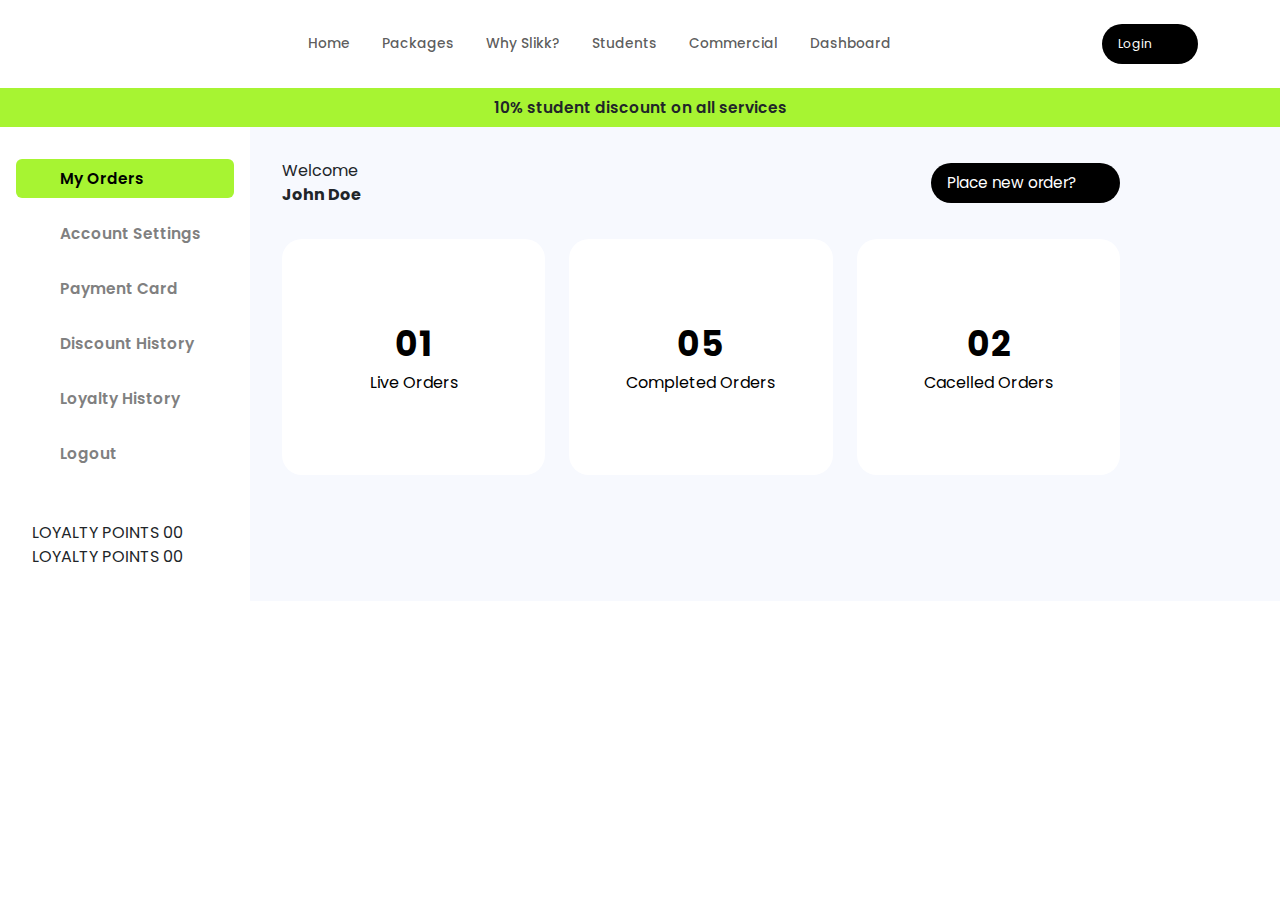
==== index.html @ b8659c53 "commit" ====
<!DOCTYPE html>
<html lang="en">
<head>
    <meta charset="UTF-8">
    <meta name="viewport" content="width=device-width, initial-scale=1.0">
    <title>slikk</title>
    <link rel="stylesheet" href="assets/css/main.css">
</head>
<body>
    <div class="site-wrapper">
        <header class="header">
            <div class="main-navbar">
                <div class="container">
                    <nav class="navbar navbar-expand-lg">
                          <a class="navbar-brand" href="#"><img src="assets/images/main-logo.svg" alt=""></a>
                          <button class="navbar-toggler" type="button" data-bs-toggle="collapse" data-bs-target="#navbarSupportedContent" aria-controls="navbarSupportedContent" aria-expanded="false" aria-label="Toggle navigation">
                            <span class="navbar-toggler-icon"></span>
                          </button>
                          <div class="collapse navbar-collapse" id="navbarSupportedContent">
                            <ul class="navbar-nav me-auto mb-2 mb-lg-0">
                              <li class="nav-item">
                                <a class="nav-link" aria-current="page" href="#">Home</a>
                              </li>
                              <li class="nav-item">
                                <a class="nav-link" href="#">Packages</a>
                              </li>
                              <li class="nav-item">
                                <a class="nav-link" href="#">Why Slikk?</a>
                              </li>
                              <li class="nav-item">
                                <a class="nav-link" href="#">Students</a>
                              </li>
                              <li class="nav-item">
                                <a class="nav-link" href="#">Commercial</a>
                              </li>
                              <li class="nav-item">
                                <a class="nav-link" href="#">Dashboard</a>
                              </li>
                            </ul>
                            <a href="#" class="Login-button theme-button">Login<span><i class="icon-login-icon"></i></span></a>
                          </div>
                      </nav>
                </div><!-- /.container -->
            </div><!-- /.main-navbar -->
        </header><!-- /.header -->
        <main class="main-content">
            <div class="discount-strip">
                <p>10% student discount on all services</p>
            </div><!-- /.discount-strip -->
            <section class="main-dashboard">
                <div class="aside-section">
                    <div class="aside-tabs">
                        <aside>
                            <ul class="nav nav-pills mb-3" id="pills-tab" role="tablist">
                                <li class="nav-item" role="presentation">
                                  <button class="nav-link active" id="pills-home-tab" data-bs-toggle="pill" data-bs-target="#pills-home" type="button" role="tab" aria-controls="pills-home" aria-selected="true"><i class="icon-my-orders-icon"></i><p>My Orders</p></button>
                                </li>
                                <li class="nav-item" role="presentation">
                                  <button class="nav-link" id="pills-profile-tab" data-bs-toggle="pill" data-bs-target="#pills-profile" type="button" role="tab" aria-controls="pills-profile" aria-selected="false"><i class="icon-account-settings"></i><p>Account Settings</p></button>
                                </li>
                                <li class="nav-item" role="presentation">
                                  <button class="nav-link" id="pills-contact-tab" data-bs-toggle="pill" data-bs-target="#pills-contact" type="button" role="tab" aria-controls="pills-contact" aria-selected="false"><i class="icon-payment-cards-icon"></i><p>Payment Card</p></button>
                                </li>          
                                <li class="nav-item" role="presentation">
                                  <button class="nav-link" id="pills-contact-tab" data-bs-toggle="pill" data-bs-target="#tab-4" type="button" role="tab" aria-controls="pills-contact" aria-selected="false"><i class="icon-discount-history-icon"></i><p>Discount History</p></button>
                                </li>          
                                <li class="nav-item" role="presentation">
                                  <button class="nav-link" id="pills-contact-tab" data-bs-toggle="pill" data-bs-target="#tab-5" type="button" role="tab" aria-controls="pills-contact" aria-selected="false"><i class="icon-loyalty-history-icon"></i><p>Loyalty History</p></button>
                                </li>    
                                <li>
                                    <a href="#" class="logout-button nav-link"><i class="icon-logout-icon"></i>Logout</a>
                                </li>      
                              </ul>
                        </aside>
                    </div><!-- /.aside-tabs -->
                    <div class="referral-code">
                        <p>LOYALTY POINTS 00</p>
                        <p>LOYALTY POINTS 00</p>
                    </div><!-- /.referral-code -->
                </div><!-- /.aside-section -->
                <div class="dashboard-content">
                    <div class="tab-content" id="pills-tabContent">
                        <div class="tab-pane fade show active tab-1" id="pills-home" role="tabpanel"aria-labelledby="pills-home-tab" tabindex="0">
                          <div class="order-info">
                            <div class="name">
                              <p>Welcome</p>
                              <b>John Doe</b>
                            </div><!-- /.name -->
                            <a href="" class="new-order theme-button">Place new order?<span><i class="icon-place-new-order-icon"></i></span></a>
                          </div><!-- /.order-info -->
                          <div class="content-info">
                            <div class="row">
                              <div class="col-lg-4">
                                <div class="col-content-inner">
                                  <div class="content">
                                    <b>01</b>
                                    <p>Live Orders</p>
                                  </div><!-- /.content -->
                                </div><!-- /.col-content-inner -->
                              </div><!-- /.col-md-4 -->
                              <div class="col-lg-4">
                                <div class="col-content-inner">
                                  <div class="content">
                                    <b>05</b>
                                    <p>Completed Orders</p>
                                  </div><!-- /.content -->
                                </div><!-- /.col-content-inner -->
                              </div><!-- /.col-md-4 -->
                              <div class="col-lg-4">
                                <div class="col-content-inner">
                                  <div class="content">
                                    <b>02</b>
                                    <p>Cacelled Orders</p>
                                  </div><!-- /.content -->
                                </div><!-- /.col-content-inner -->
                              </div><!-- /.col-md-4 -->
                            </div><!-- /.row -->
                          </div><!-- /.content-info -->
                        </div>
                        <div class="tab-pane fade" id="pills-profile" role="tabpanel"aria-labelledby="pills-profile-tab" tabindex="0"><p>def</p></div>
                        <div class="tab-pane fade" id="pills-contact" role="tabpanel"aria-labelledby="pills-contact-tab" tabindex="0"><p>ghi</p></div>
                        <div class="tab-pane fade" id="tab-4" role="tabpanel"aria-labelledby="pills-contact-tab" tabindex="0"><p>jkl</p></div>
                        <div class="tab-pane fade" id="tab-5" role="tabpanel"aria-labelledby="pills-contact-tab" tabindex="0"><p>mno</p></div>
                    </div>
                </div><!-- /.dashboard-content -->
            </section><!-- /.main-dashboard -->
        </main><!-- /.main-content -->
        <footer class="footer"></footer><!-- /.footer -->
    </div><!-- /.site-wrapper -->


    <script src="assets/js/bootstrap.js"></script>
    <script src="assets/js/main.js"></script>
</body>
</html>
---- assets/css/main.css ----
@charset "UTF-8";
@import url("https://fonts.googleapis.com/css2?family=Poppins:ital,wght@0,100;0,200;0,300;0,400;0,500;0,600;0,700;0,800;0,900;1,100;1,200;1,300;1,400;1,500;1,600;1,700;1,800;1,900&display=swap");
@font-face {
  font-family: "icomoon";
  src: url("fonts/icomoon.eot?4aljfv");
  src: url("fonts/icomoon.eot?4aljfv#iefix") format("embedded-opentype"), url("fonts/icomoon.ttf?4aljfv") format("truetype"), url("fonts/icomoon.woff?4aljfv") format("woff"), url("fonts/icomoon.svg?4aljfv#icomoon") format("svg");
  font-weight: normal;
  font-style: normal;
  font-display: block;
}
[class^=icon-], [class*=" icon-"] {
  /* use !important to prevent issues with browser extensions that change fonts */
  font-family: "icomoon" !important;
  speak: never;
  font-style: normal;
  font-weight: normal;
  font-variant: normal;
  text-transform: none;
  line-height: 1;
  /* Better Font Rendering =========== */
  -webkit-font-smoothing: antialiased;
  -moz-osx-font-smoothing: grayscale;
}

.icon-account-settings:before {
  content: "\e900";
}

.icon-apple-pay-icon:before {
  content: "\e901";
}

.icon-discount-history-icon:before {
  content: "\e902";
}

.icon-facebook-sketch-icon:before {
  content: "\e903";
}

.icon-google-pay-icon:before {
  content: "\e904";
}

.icon-instagram-icon:before {
  content: "\e905";
}

.icon-instagram-icon-2:before {
  content: "\e906";
}

.icon-linkedin-icon:before {
  content: "\e907";
}

.icon-login-icon:before {
  content: "\e908";
}

.icon-logout-icon:before {
  content: "\e909";
}

.icon-loyalty-history-icon:before {
  content: "\e90a";
}

.icon-mastercard-icon:before {
  content: "\e90b";
}

.icon-my-orders-icon:before {
  content: "\e90c";
}

.icon-payment-cards-icon:before {
  content: "\e90d";
}

.icon-place-new-order-icon:before {
  content: "\e90e";
}

.icon-snapchat-icon:before {
  content: "\e90f";
}

.icon-star-icon:before {
  content: "\e910";
}

.icon-tiktok-icon:before {
  content: "\e911";
}

.icon-twitter-icon:before {
  content: "\e912";
}

.icon-visa-icon:before {
  content: "\e913";
}

/*!
 * Bootstrap  v5.3.3 (https://getbootstrap.com/)
 * Copyright 2011-2024 The Bootstrap Authors
 * Licensed under MIT (https://github.com/twbs/bootstrap/blob/main/LICENSE)
 */
:root,
[data-bs-theme=light] {
  --bs-blue: #0d6efd;
  --bs-indigo: #6610f2;
  --bs-purple: #6f42c1;
  --bs-pink: #d63384;
  --bs-red: #dc3545;
  --bs-orange: #fd7e14;
  --bs-yellow: #ffc107;
  --bs-green: #198754;
  --bs-teal: #20c997;
  --bs-cyan: #0dcaf0;
  --bs-black: #000;
  --bs-white: #fff;
  --bs-gray: #6c757d;
  --bs-gray-dark: #343a40;
  --bs-gray-100: #f8f9fa;
  --bs-gray-200: #e9ecef;
  --bs-gray-300: #dee2e6;
  --bs-gray-400: #ced4da;
  --bs-gray-500: #adb5bd;
  --bs-gray-600: #6c757d;
  --bs-gray-700: #495057;
  --bs-gray-800: #343a40;
  --bs-gray-900: #212529;
  --bs-primary: #0d6efd;
  --bs-secondary: #6c757d;
  --bs-success: #198754;
  --bs-info: #0dcaf0;
  --bs-warning: #ffc107;
  --bs-danger: #dc3545;
  --bs-light: #f8f9fa;
  --bs-dark: #212529;
  --bs-primary-rgb: 13, 110, 253;
  --bs-secondary-rgb: 108, 117, 125;
  --bs-success-rgb: 25, 135, 84;
  --bs-info-rgb: 13, 202, 240;
  --bs-warning-rgb: 255, 193, 7;
  --bs-danger-rgb: 220, 53, 69;
  --bs-light-rgb: 248, 249, 250;
  --bs-dark-rgb: 33, 37, 41;
  --bs-primary-text-emphasis: #052c65;
  --bs-secondary-text-emphasis: #2b2f32;
  --bs-success-text-emphasis: #0a3622;
  --bs-info-text-emphasis: #055160;
  --bs-warning-text-emphasis: #664d03;
  --bs-danger-text-emphasis: #58151c;
  --bs-light-text-emphasis: #495057;
  --bs-dark-text-emphasis: #495057;
  --bs-primary-bg-subtle: #cfe2ff;
  --bs-secondary-bg-subtle: #e2e3e5;
  --bs-success-bg-subtle: #d1e7dd;
  --bs-info-bg-subtle: #cff4fc;
  --bs-warning-bg-subtle: #fff3cd;
  --bs-danger-bg-subtle: #f8d7da;
  --bs-light-bg-subtle: #fcfcfd;
  --bs-dark-bg-subtle: #ced4da;
  --bs-primary-border-subtle: #9ec5fe;
  --bs-secondary-border-subtle: #c4c8cb;
  --bs-success-border-subtle: #a3cfbb;
  --bs-info-border-subtle: #9eeaf9;
  --bs-warning-border-subtle: #ffe69c;
  --bs-danger-border-subtle: #f1aeb5;
  --bs-light-border-subtle: #e9ecef;
  --bs-dark-border-subtle: #adb5bd;
  --bs-white-rgb: 255, 255, 255;
  --bs-black-rgb: 0, 0, 0;
  --bs-font-sans-serif: system-ui, -apple-system, "Segoe UI", Roboto, "Helvetica Neue", "Noto Sans", "Liberation Sans", Arial, sans-serif, "Apple Color Emoji", "Segoe UI Emoji", "Segoe UI Symbol", "Noto Color Emoji";
  --bs-font-monospace: SFMono-Regular, Menlo, Monaco, Consolas, "Liberation Mono", "Courier New", monospace;
  --bs-gradient: linear-gradient(180deg, rgba(255, 255, 255, 0.15), rgba(255, 255, 255, 0));
  --bs-body-font-family: var(--bs-font-sans-serif);
  --bs-body-font-size: 1rem;
  --bs-body-font-weight: 400;
  --bs-body-line-height: 1.5;
  --bs-body-color: #212529;
  --bs-body-color-rgb: 33, 37, 41;
  --bs-body-bg: #fff;
  --bs-body-bg-rgb: 255, 255, 255;
  --bs-emphasis-color: #000;
  --bs-emphasis-color-rgb: 0, 0, 0;
  --bs-secondary-color: rgba(33, 37, 41, 0.75);
  --bs-secondary-color-rgb: 33, 37, 41;
  --bs-secondary-bg: #e9ecef;
  --bs-secondary-bg-rgb: 233, 236, 239;
  --bs-tertiary-color: rgba(33, 37, 41, 0.5);
  --bs-tertiary-color-rgb: 33, 37, 41;
  --bs-tertiary-bg: #f8f9fa;
  --bs-tertiary-bg-rgb: 248, 249, 250;
  --bs-heading-color: inherit;
  --bs-link-color: #0d6efd;
  --bs-link-color-rgb: 13, 110, 253;
  --bs-link-decoration: underline;
  --bs-link-hover-color: #0a58ca;
  --bs-link-hover-color-rgb: 10, 88, 202;
  --bs-code-color: #d63384;
  --bs-highlight-color: #212529;
  --bs-highlight-bg: #fff3cd;
  --bs-border-width: 1px;
  --bs-border-style: solid;
  --bs-border-color: #dee2e6;
  --bs-border-color-translucent: rgba(0, 0, 0, 0.175);
  --bs-border-radius: 0.375rem;
  --bs-border-radius-sm: 0.25rem;
  --bs-border-radius-lg: 0.5rem;
  --bs-border-radius-xl: 1rem;
  --bs-border-radius-xxl: 2rem;
  --bs-border-radius-2xl: var(--bs-border-radius-xxl);
  --bs-border-radius-pill: 50rem;
  --bs-box-shadow: 0 0.5rem 1rem rgba(0, 0, 0, 0.15);
  --bs-box-shadow-sm: 0 0.125rem 0.25rem rgba(0, 0, 0, 0.075);
  --bs-box-shadow-lg: 0 1rem 3rem rgba(0, 0, 0, 0.175);
  --bs-box-shadow-inset: inset 0 1px 2px rgba(0, 0, 0, 0.075);
  --bs-focus-ring-width: 0.25rem;
  --bs-focus-ring-opacity: 0.25;
  --bs-focus-ring-color: rgba(13, 110, 253, 0.25);
  --bs-form-valid-color: #198754;
  --bs-form-valid-border-color: #198754;
  --bs-form-invalid-color: #dc3545;
  --bs-form-invalid-border-color: #dc3545;
}

[data-bs-theme=dark] {
  color-scheme: dark;
  --bs-body-color: #dee2e6;
  --bs-body-color-rgb: 222, 226, 230;
  --bs-body-bg: #212529;
  --bs-body-bg-rgb: 33, 37, 41;
  --bs-emphasis-color: #fff;
  --bs-emphasis-color-rgb: 255, 255, 255;
  --bs-secondary-color: rgba(222, 226, 230, 0.75);
  --bs-secondary-color-rgb: 222, 226, 230;
  --bs-secondary-bg: #343a40;
  --bs-secondary-bg-rgb: 52, 58, 64;
  --bs-tertiary-color: rgba(222, 226, 230, 0.5);
  --bs-tertiary-color-rgb: 222, 226, 230;
  --bs-tertiary-bg: #2b3035;
  --bs-tertiary-bg-rgb: 43, 48, 53;
  --bs-primary-text-emphasis: #6ea8fe;
  --bs-secondary-text-emphasis: #a7acb1;
  --bs-success-text-emphasis: #75b798;
  --bs-info-text-emphasis: #6edff6;
  --bs-warning-text-emphasis: #ffda6a;
  --bs-danger-text-emphasis: #ea868f;
  --bs-light-text-emphasis: #f8f9fa;
  --bs-dark-text-emphasis: #dee2e6;
  --bs-primary-bg-subtle: #031633;
  --bs-secondary-bg-subtle: #161719;
  --bs-success-bg-subtle: #051b11;
  --bs-info-bg-subtle: #032830;
  --bs-warning-bg-subtle: #332701;
  --bs-danger-bg-subtle: #2c0b0e;
  --bs-light-bg-subtle: #343a40;
  --bs-dark-bg-subtle: #1a1d20;
  --bs-primary-border-subtle: #084298;
  --bs-secondary-border-subtle: #41464b;
  --bs-success-border-subtle: #0f5132;
  --bs-info-border-subtle: #087990;
  --bs-warning-border-subtle: #997404;
  --bs-danger-border-subtle: #842029;
  --bs-light-border-subtle: #495057;
  --bs-dark-border-subtle: #343a40;
  --bs-heading-color: inherit;
  --bs-link-color: #6ea8fe;
  --bs-link-hover-color: #8bb9fe;
  --bs-link-color-rgb: 110, 168, 254;
  --bs-link-hover-color-rgb: 139, 185, 254;
  --bs-code-color: #e685b5;
  --bs-highlight-color: #dee2e6;
  --bs-highlight-bg: #664d03;
  --bs-border-color: #495057;
  --bs-border-color-translucent: rgba(255, 255, 255, 0.15);
  --bs-form-valid-color: #75b798;
  --bs-form-valid-border-color: #75b798;
  --bs-form-invalid-color: #ea868f;
  --bs-form-invalid-border-color: #ea868f;
}

*,
*::before,
*::after {
  box-sizing: border-box;
}

@media (prefers-reduced-motion: no-preference) {
  :root {
    scroll-behavior: smooth;
  }
}

body {
  margin: 0;
  font-family: var(--bs-body-font-family);
  font-size: var(--bs-body-font-size);
  font-weight: var(--bs-body-font-weight);
  line-height: var(--bs-body-line-height);
  color: var(--bs-body-color);
  text-align: var(--bs-body-text-align);
  background-color: var(--bs-body-bg);
  -webkit-text-size-adjust: 100%;
  -webkit-tap-highlight-color: rgba(0, 0, 0, 0);
}

hr {
  margin: 1rem 0;
  color: inherit;
  border: 0;
  border-top: var(--bs-border-width) solid;
  opacity: 0.25;
}

h6, .h6, h5, .h5, h4, .h4, h3, .h3, h2, .h2, h1, .h1 {
  margin-top: 0;
  margin-bottom: 0.5rem;
  font-weight: 500;
  line-height: 1.2;
  color: var(--bs-heading-color);
}

h1, .h1 {
  font-size: calc(1.375rem + 1.5vw);
}
@media (min-width: 1200px) {
  h1, .h1 {
    font-size: 2.5rem;
  }
}

h2, .h2 {
  font-size: calc(1.325rem + 0.9vw);
}
@media (min-width: 1200px) {
  h2, .h2 {
    font-size: 2rem;
  }
}

h3, .h3 {
  font-size: calc(1.3rem + 0.6vw);
}
@media (min-width: 1200px) {
  h3, .h3 {
    font-size: 1.75rem;
  }
}

h4, .h4 {
  font-size: calc(1.275rem + 0.3vw);
}
@media (min-width: 1200px) {
  h4, .h4 {
    font-size: 1.5rem;
  }
}

h5, .h5 {
  font-size: 1.25rem;
}

h6, .h6 {
  font-size: 1rem;
}

p {
  margin-top: 0;
  margin-bottom: 1rem;
}

abbr[title] {
  -webkit-text-decoration: underline dotted;
          text-decoration: underline dotted;
  cursor: help;
  -webkit-text-decoration-skip-ink: none;
          text-decoration-skip-ink: none;
}

address {
  margin-bottom: 1rem;
  font-style: normal;
  line-height: inherit;
}

ol,
ul {
  padding-left: 2rem;
}

ol,
ul,
dl {
  margin-top: 0;
  margin-bottom: 1rem;
}

ol ol,
ul ul,
ol ul,
ul ol {
  margin-bottom: 0;
}

dt {
  font-weight: 700;
}

dd {
  margin-bottom: 0.5rem;
  margin-left: 0;
}

blockquote {
  margin: 0 0 1rem;
}

b,
strong {
  font-weight: bolder;
}

small, .small {
  font-size: 0.875em;
}

mark, .mark {
  padding: 0.1875em;
  color: var(--bs-highlight-color);
  background-color: var(--bs-highlight-bg);
}

sub,
sup {
  position: relative;
  font-size: 0.75em;
  line-height: 0;
  vertical-align: baseline;
}

sub {
  bottom: -0.25em;
}

sup {
  top: -0.5em;
}

a {
  color: rgba(var(--bs-link-color-rgb), var(--bs-link-opacity, 1));
  text-decoration: underline;
}
a:hover {
  --bs-link-color-rgb: var(--bs-link-hover-color-rgb);
}

a:not([href]):not([class]), a:not([href]):not([class]):hover {
  color: inherit;
  text-decoration: none;
}

pre,
code,
kbd,
samp {
  font-family: var(--bs-font-monospace);
  font-size: 1em;
}

pre {
  display: block;
  margin-top: 0;
  margin-bottom: 1rem;
  overflow: auto;
  font-size: 0.875em;
}
pre code {
  font-size: inherit;
  color: inherit;
  word-break: normal;
}

code {
  font-size: 0.875em;
  color: var(--bs-code-color);
  word-wrap: break-word;
}
a > code {
  color: inherit;
}

kbd {
  padding: 0.1875rem 0.375rem;
  font-size: 0.875em;
  color: var(--bs-body-bg);
  background-color: var(--bs-body-color);
  border-radius: 0.25rem;
}
kbd kbd {
  padding: 0;
  font-size: 1em;
}

figure {
  margin: 0 0 1rem;
}

img,
svg {
  vertical-align: middle;
}

table {
  caption-side: bottom;
  border-collapse: collapse;
}

caption {
  padding-top: 0.5rem;
  padding-bottom: 0.5rem;
  color: var(--bs-secondary-color);
  text-align: left;
}

th {
  text-align: inherit;
  text-align: -webkit-match-parent;
}

thead,
tbody,
tfoot,
tr,
td,
th {
  border-color: inherit;
  border-style: solid;
  border-width: 0;
}

label {
  display: inline-block;
}

button {
  border-radius: 0;
}

button:focus:not(:focus-visible) {
  outline: 0;
}

input,
button,
select,
optgroup,
textarea {
  margin: 0;
  font-family: inherit;
  font-size: inherit;
  line-height: inherit;
}

button,
select {
  text-transform: none;
}

[role=button] {
  cursor: pointer;
}

select {
  word-wrap: normal;
}
select:disabled {
  opacity: 1;
}

[list]:not([type=date]):not([type=datetime-local]):not([type=month]):not([type=week]):not([type=time])::-webkit-calendar-picker-indicator {
  display: none !important;
}

button,
[type=button],
[type=reset],
[type=submit] {
  -webkit-appearance: button;
}
button:not(:disabled),
[type=button]:not(:disabled),
[type=reset]:not(:disabled),
[type=submit]:not(:disabled) {
  cursor: pointer;
}

::-moz-focus-inner {
  padding: 0;
  border-style: none;
}

textarea {
  resize: vertical;
}

fieldset {
  min-width: 0;
  padding: 0;
  margin: 0;
  border: 0;
}

legend {
  float: left;
  width: 100%;
  padding: 0;
  margin-bottom: 0.5rem;
  font-size: calc(1.275rem + 0.3vw);
  line-height: inherit;
}
@media (min-width: 1200px) {
  legend {
    font-size: 1.5rem;
  }
}
legend + * {
  clear: left;
}

::-webkit-datetime-edit-fields-wrapper,
::-webkit-datetime-edit-text,
::-webkit-datetime-edit-minute,
::-webkit-datetime-edit-hour-field,
::-webkit-datetime-edit-day-field,
::-webkit-datetime-edit-month-field,
::-webkit-datetime-edit-year-field {
  padding: 0;
}

::-webkit-inner-spin-button {
  height: auto;
}

[type=search] {
  -webkit-appearance: textfield;
  outline-offset: -2px;
}

/* rtl:raw:
[type="tel"],
[type="url"],
[type="email"],
[type="number"] {
  direction: ltr;
}
*/
::-webkit-search-decoration {
  -webkit-appearance: none;
}

::-webkit-color-swatch-wrapper {
  padding: 0;
}

::file-selector-button {
  font: inherit;
  -webkit-appearance: button;
}

output {
  display: inline-block;
}

iframe {
  border: 0;
}

summary {
  display: list-item;
  cursor: pointer;
}

progress {
  vertical-align: baseline;
}

[hidden] {
  display: none !important;
}

.lead {
  font-size: 1.25rem;
  font-weight: 300;
}

.display-1 {
  font-size: calc(1.625rem + 4.5vw);
  font-weight: 300;
  line-height: 1.2;
}
@media (min-width: 1200px) {
  .display-1 {
    font-size: 5rem;
  }
}

.display-2 {
  font-size: calc(1.575rem + 3.9vw);
  font-weight: 300;
  line-height: 1.2;
}
@media (min-width: 1200px) {
  .display-2 {
    font-size: 4.5rem;
  }
}

.display-3 {
  font-size: calc(1.525rem + 3.3vw);
  font-weight: 300;
  line-height: 1.2;
}
@media (min-width: 1200px) {
  .display-3 {
    font-size: 4rem;
  }
}

.display-4 {
  font-size: calc(1.475rem + 2.7vw);
  font-weight: 300;
  line-height: 1.2;
}
@media (min-width: 1200px) {
  .display-4 {
    font-size: 3.5rem;
  }
}

.display-5 {
  font-size: calc(1.425rem + 2.1vw);
  font-weight: 300;
  line-height: 1.2;
}
@media (min-width: 1200px) {
  .display-5 {
    font-size: 3rem;
  }
}

.display-6 {
  font-size: calc(1.375rem + 1.5vw);
  font-weight: 300;
  line-height: 1.2;
}
@media (min-width: 1200px) {
  .display-6 {
    font-size: 2.5rem;
  }
}

.list-unstyled {
  padding-left: 0;
  list-style: none;
}

.list-inline {
  padding-left: 0;
  list-style: none;
}

.list-inline-item {
  display: inline-block;
}
.list-inline-item:not(:last-child) {
  margin-right: 0.5rem;
}

.initialism {
  font-size: 0.875em;
  text-transform: uppercase;
}

.blockquote {
  margin-bottom: 1rem;
  font-size: 1.25rem;
}
.blockquote > :last-child {
  margin-bottom: 0;
}

.blockquote-footer {
  margin-top: -1rem;
  margin-bottom: 1rem;
  font-size: 0.875em;
  color: #6c757d;
}
.blockquote-footer::before {
  content: "— ";
}

.img-fluid {
  max-width: 100%;
  height: auto;
}

.img-thumbnail {
  padding: 0.25rem;
  background-color: var(--bs-body-bg);
  border: var(--bs-border-width) solid var(--bs-border-color);
  border-radius: var(--bs-border-radius);
  max-width: 100%;
  height: auto;
}

.figure {
  display: inline-block;
}

.figure-img {
  margin-bottom: 0.5rem;
  line-height: 1;
}

.figure-caption {
  font-size: 0.875em;
  color: var(--bs-secondary-color);
}

.container,
.container-fluid,
.container-xxl,
.container-xl,
.container-lg,
.container-md,
.container-sm {
  --bs-gutter-x: 1.5rem;
  --bs-gutter-y: 0;
  width: 100%;
  padding-right: calc(var(--bs-gutter-x) * 0.5);
  padding-left: calc(var(--bs-gutter-x) * 0.5);
  margin-right: auto;
  margin-left: auto;
}

@media (min-width: 576px) {
  .container-sm, .container {
    max-width: 540px;
  }
}
@media (min-width: 768px) {
  .container-md, .container-sm, .container {
    max-width: 720px;
  }
}
@media (min-width: 992px) {
  .container-lg, .container-md, .container-sm, .container {
    max-width: 960px;
  }
}
@media (min-width: 1200px) {
  .container-xl, .container-lg, .container-md, .container-sm, .container {
    max-width: 1140px;
  }
}
@media (min-width: 1400px) {
  .container-xxl, .container-xl, .container-lg, .container-md, .container-sm, .container {
    max-width: 1320px;
  }
}
:root {
  --bs-breakpoint-xs: 0;
  --bs-breakpoint-sm: 576px;
  --bs-breakpoint-md: 768px;
  --bs-breakpoint-lg: 992px;
  --bs-breakpoint-xl: 1200px;
  --bs-breakpoint-xxl: 1400px;
}

.row {
  --bs-gutter-x: 1.5rem;
  --bs-gutter-y: 0;
  display: flex;
  flex-wrap: wrap;
  margin-top: calc(-1 * var(--bs-gutter-y));
  margin-right: calc(-0.5 * var(--bs-gutter-x));
  margin-left: calc(-0.5 * var(--bs-gutter-x));
}
.row > * {
  flex-shrink: 0;
  width: 100%;
  max-width: 100%;
  padding-right: calc(var(--bs-gutter-x) * 0.5);
  padding-left: calc(var(--bs-gutter-x) * 0.5);
  margin-top: var(--bs-gutter-y);
}

.col {
  flex: 1 0 0%;
}

.row-cols-auto > * {
  flex: 0 0 auto;
  width: auto;
}

.row-cols-1 > * {
  flex: 0 0 auto;
  width: 100%;
}

.row-cols-2 > * {
  flex: 0 0 auto;
  width: 50%;
}

.row-cols-3 > * {
  flex: 0 0 auto;
  width: 33.33333333%;
}

.row-cols-4 > * {
  flex: 0 0 auto;
  width: 25%;
}

.row-cols-5 > * {
  flex: 0 0 auto;
  width: 20%;
}

.row-cols-6 > * {
  flex: 0 0 auto;
  width: 16.66666667%;
}

.col-auto {
  flex: 0 0 auto;
  width: auto;
}

.col-1 {
  flex: 0 0 auto;
  width: 8.33333333%;
}

.col-2 {
  flex: 0 0 auto;
  width: 16.66666667%;
}

.col-3 {
  flex: 0 0 auto;
  width: 25%;
}

.col-4 {
  flex: 0 0 auto;
  width: 33.33333333%;
}

.col-5 {
  flex: 0 0 auto;
  width: 41.66666667%;
}

.col-6 {
  flex: 0 0 auto;
  width: 50%;
}

.col-7 {
  flex: 0 0 auto;
  width: 58.33333333%;
}

.col-8 {
  flex: 0 0 auto;
  width: 66.66666667%;
}

.col-9 {
  flex: 0 0 auto;
  width: 75%;
}

.col-10 {
  flex: 0 0 auto;
  width: 83.33333333%;
}

.col-11 {
  flex: 0 0 auto;
  width: 91.66666667%;
}

.col-12 {
  flex: 0 0 auto;
  width: 100%;
}

.offset-1 {
  margin-left: 8.33333333%;
}

.offset-2 {
  margin-left: 16.66666667%;
}

.offset-3 {
  margin-left: 25%;
}

.offset-4 {
  margin-left: 33.33333333%;
}

.offset-5 {
  margin-left: 41.66666667%;
}

.offset-6 {
  margin-left: 50%;
}

.offset-7 {
  margin-left: 58.33333333%;
}

.offset-8 {
  margin-left: 66.66666667%;
}

.offset-9 {
  margin-left: 75%;
}

.offset-10 {
  margin-left: 83.33333333%;
}

.offset-11 {
  margin-left: 91.66666667%;
}

.g-0,
.gx-0 {
  --bs-gutter-x: 0;
}

.g-0,
.gy-0 {
  --bs-gutter-y: 0;
}

.g-1,
.gx-1 {
  --bs-gutter-x: 0.25rem;
}

.g-1,
.gy-1 {
  --bs-gutter-y: 0.25rem;
}

.g-2,
.gx-2 {
  --bs-gutter-x: 0.5rem;
}

.g-2,
.gy-2 {
  --bs-gutter-y: 0.5rem;
}

.g-3,
.gx-3 {
  --bs-gutter-x: 1rem;
}

.g-3,
.gy-3 {
  --bs-gutter-y: 1rem;
}

.g-4,
.gx-4 {
  --bs-gutter-x: 1.5rem;
}

.g-4,
.gy-4 {
  --bs-gutter-y: 1.5rem;
}

.g-5,
.gx-5 {
  --bs-gutter-x: 3rem;
}

.g-5,
.gy-5 {
  --bs-gutter-y: 3rem;
}

@media (min-width: 576px) {
  .col-sm {
    flex: 1 0 0%;
  }
  .row-cols-sm-auto > * {
    flex: 0 0 auto;
    width: auto;
  }
  .row-cols-sm-1 > * {
    flex: 0 0 auto;
    width: 100%;
  }
  .row-cols-sm-2 > * {
    flex: 0 0 auto;
    width: 50%;
  }
  .row-cols-sm-3 > * {
    flex: 0 0 auto;
    width: 33.33333333%;
  }
  .row-cols-sm-4 > * {
    flex: 0 0 auto;
    width: 25%;
  }
  .row-cols-sm-5 > * {
    flex: 0 0 auto;
    width: 20%;
  }
  .row-cols-sm-6 > * {
    flex: 0 0 auto;
    width: 16.66666667%;
  }
  .col-sm-auto {
    flex: 0 0 auto;
    width: auto;
  }
  .col-sm-1 {
    flex: 0 0 auto;
    width: 8.33333333%;
  }
  .col-sm-2 {
    flex: 0 0 auto;
    width: 16.66666667%;
  }
  .col-sm-3 {
    flex: 0 0 auto;
    width: 25%;
  }
  .col-sm-4 {
    flex: 0 0 auto;
    width: 33.33333333%;
  }
  .col-sm-5 {
    flex: 0 0 auto;
    width: 41.66666667%;
  }
  .col-sm-6 {
    flex: 0 0 auto;
    width: 50%;
  }
  .col-sm-7 {
    flex: 0 0 auto;
    width: 58.33333333%;
  }
  .col-sm-8 {
    flex: 0 0 auto;
    width: 66.66666667%;
  }
  .col-sm-9 {
    flex: 0 0 auto;
    width: 75%;
  }
  .col-sm-10 {
    flex: 0 0 auto;
    width: 83.33333333%;
  }
  .col-sm-11 {
    flex: 0 0 auto;
    width: 91.66666667%;
  }
  .col-sm-12 {
    flex: 0 0 auto;
    width: 100%;
  }
  .offset-sm-0 {
    margin-left: 0;
  }
  .offset-sm-1 {
    margin-left: 8.33333333%;
  }
  .offset-sm-2 {
    margin-left: 16.66666667%;
  }
  .offset-sm-3 {
    margin-left: 25%;
  }
  .offset-sm-4 {
    margin-left: 33.33333333%;
  }
  .offset-sm-5 {
    margin-left: 41.66666667%;
  }
  .offset-sm-6 {
    margin-left: 50%;
  }
  .offset-sm-7 {
    margin-left: 58.33333333%;
  }
  .offset-sm-8 {
    margin-left: 66.66666667%;
  }
  .offset-sm-9 {
    margin-left: 75%;
  }
  .offset-sm-10 {
    margin-left: 83.33333333%;
  }
  .offset-sm-11 {
    margin-left: 91.66666667%;
  }
  .g-sm-0,
  .gx-sm-0 {
    --bs-gutter-x: 0;
  }
  .g-sm-0,
  .gy-sm-0 {
    --bs-gutter-y: 0;
  }
  .g-sm-1,
  .gx-sm-1 {
    --bs-gutter-x: 0.25rem;
  }
  .g-sm-1,
  .gy-sm-1 {
    --bs-gutter-y: 0.25rem;
  }
  .g-sm-2,
  .gx-sm-2 {
    --bs-gutter-x: 0.5rem;
  }
  .g-sm-2,
  .gy-sm-2 {
    --bs-gutter-y: 0.5rem;
  }
  .g-sm-3,
  .gx-sm-3 {
    --bs-gutter-x: 1rem;
  }
  .g-sm-3,
  .gy-sm-3 {
    --bs-gutter-y: 1rem;
  }
  .g-sm-4,
  .gx-sm-4 {
    --bs-gutter-x: 1.5rem;
  }
  .g-sm-4,
  .gy-sm-4 {
    --bs-gutter-y: 1.5rem;
  }
  .g-sm-5,
  .gx-sm-5 {
    --bs-gutter-x: 3rem;
  }
  .g-sm-5,
  .gy-sm-5 {
    --bs-gutter-y: 3rem;
  }
}
@media (min-width: 768px) {
  .col-md {
    flex: 1 0 0%;
  }
  .row-cols-md-auto > * {
    flex: 0 0 auto;
    width: auto;
  }
  .row-cols-md-1 > * {
    flex: 0 0 auto;
    width: 100%;
  }
  .row-cols-md-2 > * {
    flex: 0 0 auto;
    width: 50%;
  }
  .row-cols-md-3 > * {
    flex: 0 0 auto;
    width: 33.33333333%;
  }
  .row-cols-md-4 > * {
    flex: 0 0 auto;
    width: 25%;
  }
  .row-cols-md-5 > * {
    flex: 0 0 auto;
    width: 20%;
  }
  .row-cols-md-6 > * {
    flex: 0 0 auto;
    width: 16.66666667%;
  }
  .col-md-auto {
    flex: 0 0 auto;
    width: auto;
  }
  .col-md-1 {
    flex: 0 0 auto;
    width: 8.33333333%;
  }
  .col-md-2 {
    flex: 0 0 auto;
    width: 16.66666667%;
  }
  .col-md-3 {
    flex: 0 0 auto;
    width: 25%;
  }
  .col-md-4 {
    flex: 0 0 auto;
    width: 33.33333333%;
  }
  .col-md-5 {
    flex: 0 0 auto;
    width: 41.66666667%;
  }
  .col-md-6 {
    flex: 0 0 auto;
    width: 50%;
  }
  .col-md-7 {
    flex: 0 0 auto;
    width: 58.33333333%;
  }
  .col-md-8 {
    flex: 0 0 auto;
    width: 66.66666667%;
  }
  .col-md-9 {
    flex: 0 0 auto;
    width: 75%;
  }
  .col-md-10 {
    flex: 0 0 auto;
    width: 83.33333333%;
  }
  .col-md-11 {
    flex: 0 0 auto;
    width: 91.66666667%;
  }
  .col-md-12 {
    flex: 0 0 auto;
    width: 100%;
  }
  .offset-md-0 {
    margin-left: 0;
  }
  .offset-md-1 {
    margin-left: 8.33333333%;
  }
  .offset-md-2 {
    margin-left: 16.66666667%;
  }
  .offset-md-3 {
    margin-left: 25%;
  }
  .offset-md-4 {
    margin-left: 33.33333333%;
  }
  .offset-md-5 {
    margin-left: 41.66666667%;
  }
  .offset-md-6 {
    margin-left: 50%;
  }
  .offset-md-7 {
    margin-left: 58.33333333%;
  }
  .offset-md-8 {
    margin-left: 66.66666667%;
  }
  .offset-md-9 {
    margin-left: 75%;
  }
  .offset-md-10 {
    margin-left: 83.33333333%;
  }
  .offset-md-11 {
    margin-left: 91.66666667%;
  }
  .g-md-0,
  .gx-md-0 {
    --bs-gutter-x: 0;
  }
  .g-md-0,
  .gy-md-0 {
    --bs-gutter-y: 0;
  }
  .g-md-1,
  .gx-md-1 {
    --bs-gutter-x: 0.25rem;
  }
  .g-md-1,
  .gy-md-1 {
    --bs-gutter-y: 0.25rem;
  }
  .g-md-2,
  .gx-md-2 {
    --bs-gutter-x: 0.5rem;
  }
  .g-md-2,
  .gy-md-2 {
    --bs-gutter-y: 0.5rem;
  }
  .g-md-3,
  .gx-md-3 {
    --bs-gutter-x: 1rem;
  }
  .g-md-3,
  .gy-md-3 {
    --bs-gutter-y: 1rem;
  }
  .g-md-4,
  .gx-md-4 {
    --bs-gutter-x: 1.5rem;
  }
  .g-md-4,
  .gy-md-4 {
    --bs-gutter-y: 1.5rem;
  }
  .g-md-5,
  .gx-md-5 {
    --bs-gutter-x: 3rem;
  }
  .g-md-5,
  .gy-md-5 {
    --bs-gutter-y: 3rem;
  }
}
@media (min-width: 992px) {
  .col-lg {
    flex: 1 0 0%;
  }
  .row-cols-lg-auto > * {
    flex: 0 0 auto;
    width: auto;
  }
  .row-cols-lg-1 > * {
    flex: 0 0 auto;
    width: 100%;
  }
  .row-cols-lg-2 > * {
    flex: 0 0 auto;
    width: 50%;
  }
  .row-cols-lg-3 > * {
    flex: 0 0 auto;
    width: 33.33333333%;
  }
  .row-cols-lg-4 > * {
    flex: 0 0 auto;
    width: 25%;
  }
  .row-cols-lg-5 > * {
    flex: 0 0 auto;
    width: 20%;
  }
  .row-cols-lg-6 > * {
    flex: 0 0 auto;
    width: 16.66666667%;
  }
  .col-lg-auto {
    flex: 0 0 auto;
    width: auto;
  }
  .col-lg-1 {
    flex: 0 0 auto;
    width: 8.33333333%;
  }
  .col-lg-2 {
    flex: 0 0 auto;
    width: 16.66666667%;
  }
  .col-lg-3 {
    flex: 0 0 auto;
    width: 25%;
  }
  .col-lg-4 {
    flex: 0 0 auto;
    width: 33.33333333%;
  }
  .col-lg-5 {
    flex: 0 0 auto;
    width: 41.66666667%;
  }
  .col-lg-6 {
    flex: 0 0 auto;
    width: 50%;
  }
  .col-lg-7 {
    flex: 0 0 auto;
    width: 58.33333333%;
  }
  .col-lg-8 {
    flex: 0 0 auto;
    width: 66.66666667%;
  }
  .col-lg-9 {
    flex: 0 0 auto;
    width: 75%;
  }
  .col-lg-10 {
    flex: 0 0 auto;
    width: 83.33333333%;
  }
  .col-lg-11 {
    flex: 0 0 auto;
    width: 91.66666667%;
  }
  .col-lg-12 {
    flex: 0 0 auto;
    width: 100%;
  }
  .offset-lg-0 {
    margin-left: 0;
  }
  .offset-lg-1 {
    margin-left: 8.33333333%;
  }
  .offset-lg-2 {
    margin-left: 16.66666667%;
  }
  .offset-lg-3 {
    margin-left: 25%;
  }
  .offset-lg-4 {
    margin-left: 33.33333333%;
  }
  .offset-lg-5 {
    margin-left: 41.66666667%;
  }
  .offset-lg-6 {
    margin-left: 50%;
  }
  .offset-lg-7 {
    margin-left: 58.33333333%;
  }
  .offset-lg-8 {
    margin-left: 66.66666667%;
  }
  .offset-lg-9 {
    margin-left: 75%;
  }
  .offset-lg-10 {
    margin-left: 83.33333333%;
  }
  .offset-lg-11 {
    margin-left: 91.66666667%;
  }
  .g-lg-0,
  .gx-lg-0 {
    --bs-gutter-x: 0;
  }
  .g-lg-0,
  .gy-lg-0 {
    --bs-gutter-y: 0;
  }
  .g-lg-1,
  .gx-lg-1 {
    --bs-gutter-x: 0.25rem;
  }
  .g-lg-1,
  .gy-lg-1 {
    --bs-gutter-y: 0.25rem;
  }
  .g-lg-2,
  .gx-lg-2 {
    --bs-gutter-x: 0.5rem;
  }
  .g-lg-2,
  .gy-lg-2 {
    --bs-gutter-y: 0.5rem;
  }
  .g-lg-3,
  .gx-lg-3 {
    --bs-gutter-x: 1rem;
  }
  .g-lg-3,
  .gy-lg-3 {
    --bs-gutter-y: 1rem;
  }
  .g-lg-4,
  .gx-lg-4 {
    --bs-gutter-x: 1.5rem;
  }
  .g-lg-4,
  .gy-lg-4 {
    --bs-gutter-y: 1.5rem;
  }
  .g-lg-5,
  .gx-lg-5 {
    --bs-gutter-x: 3rem;
  }
  .g-lg-5,
  .gy-lg-5 {
    --bs-gutter-y: 3rem;
  }
}
@media (min-width: 1200px) {
  .col-xl {
    flex: 1 0 0%;
  }
  .row-cols-xl-auto > * {
    flex: 0 0 auto;
    width: auto;
  }
  .row-cols-xl-1 > * {
    flex: 0 0 auto;
    width: 100%;
  }
  .row-cols-xl-2 > * {
    flex: 0 0 auto;
    width: 50%;
  }
  .row-cols-xl-3 > * {
    flex: 0 0 auto;
    width: 33.33333333%;
  }
  .row-cols-xl-4 > * {
    flex: 0 0 auto;
    width: 25%;
  }
  .row-cols-xl-5 > * {
    flex: 0 0 auto;
    width: 20%;
  }
  .row-cols-xl-6 > * {
    flex: 0 0 auto;
    width: 16.66666667%;
  }
  .col-xl-auto {
    flex: 0 0 auto;
    width: auto;
  }
  .col-xl-1 {
    flex: 0 0 auto;
    width: 8.33333333%;
  }
  .col-xl-2 {
    flex: 0 0 auto;
    width: 16.66666667%;
  }
  .col-xl-3 {
    flex: 0 0 auto;
    width: 25%;
  }
  .col-xl-4 {
    flex: 0 0 auto;
    width: 33.33333333%;
  }
  .col-xl-5 {
    flex: 0 0 auto;
    width: 41.66666667%;
  }
  .col-xl-6 {
    flex: 0 0 auto;
    width: 50%;
  }
  .col-xl-7 {
    flex: 0 0 auto;
    width: 58.33333333%;
  }
  .col-xl-8 {
    flex: 0 0 auto;
    width: 66.66666667%;
  }
  .col-xl-9 {
    flex: 0 0 auto;
    width: 75%;
  }
  .col-xl-10 {
    flex: 0 0 auto;
    width: 83.33333333%;
  }
  .col-xl-11 {
    flex: 0 0 auto;
    width: 91.66666667%;
  }
  .col-xl-12 {
    flex: 0 0 auto;
    width: 100%;
  }
  .offset-xl-0 {
    margin-left: 0;
  }
  .offset-xl-1 {
    margin-left: 8.33333333%;
  }
  .offset-xl-2 {
    margin-left: 16.66666667%;
  }
  .offset-xl-3 {
    margin-left: 25%;
  }
  .offset-xl-4 {
    margin-left: 33.33333333%;
  }
  .offset-xl-5 {
    margin-left: 41.66666667%;
  }
  .offset-xl-6 {
    margin-left: 50%;
  }
  .offset-xl-7 {
    margin-left: 58.33333333%;
  }
  .offset-xl-8 {
    margin-left: 66.66666667%;
  }
  .offset-xl-9 {
    margin-left: 75%;
  }
  .offset-xl-10 {
    margin-left: 83.33333333%;
  }
  .offset-xl-11 {
    margin-left: 91.66666667%;
  }
  .g-xl-0,
  .gx-xl-0 {
    --bs-gutter-x: 0;
  }
  .g-xl-0,
  .gy-xl-0 {
    --bs-gutter-y: 0;
  }
  .g-xl-1,
  .gx-xl-1 {
    --bs-gutter-x: 0.25rem;
  }
  .g-xl-1,
  .gy-xl-1 {
    --bs-gutter-y: 0.25rem;
  }
  .g-xl-2,
  .gx-xl-2 {
    --bs-gutter-x: 0.5rem;
  }
  .g-xl-2,
  .gy-xl-2 {
    --bs-gutter-y: 0.5rem;
  }
  .g-xl-3,
  .gx-xl-3 {
    --bs-gutter-x: 1rem;
  }
  .g-xl-3,
  .gy-xl-3 {
    --bs-gutter-y: 1rem;
  }
  .g-xl-4,
  .gx-xl-4 {
    --bs-gutter-x: 1.5rem;
  }
  .g-xl-4,
  .gy-xl-4 {
    --bs-gutter-y: 1.5rem;
  }
  .g-xl-5,
  .gx-xl-5 {
    --bs-gutter-x: 3rem;
  }
  .g-xl-5,
  .gy-xl-5 {
    --bs-gutter-y: 3rem;
  }
}
@media (min-width: 1400px) {
  .col-xxl {
    flex: 1 0 0%;
  }
  .row-cols-xxl-auto > * {
    flex: 0 0 auto;
    width: auto;
  }
  .row-cols-xxl-1 > * {
    flex: 0 0 auto;
    width: 100%;
  }
  .row-cols-xxl-2 > * {
    flex: 0 0 auto;
    width: 50%;
  }
  .row-cols-xxl-3 > * {
    flex: 0 0 auto;
    width: 33.33333333%;
  }
  .row-cols-xxl-4 > * {
    flex: 0 0 auto;
    width: 25%;
  }
  .row-cols-xxl-5 > * {
    flex: 0 0 auto;
    width: 20%;
  }
  .row-cols-xxl-6 > * {
    flex: 0 0 auto;
    width: 16.66666667%;
  }
  .col-xxl-auto {
    flex: 0 0 auto;
    width: auto;
  }
  .col-xxl-1 {
    flex: 0 0 auto;
    width: 8.33333333%;
  }
  .col-xxl-2 {
    flex: 0 0 auto;
    width: 16.66666667%;
  }
  .col-xxl-3 {
    flex: 0 0 auto;
    width: 25%;
  }
  .col-xxl-4 {
    flex: 0 0 auto;
    width: 33.33333333%;
  }
  .col-xxl-5 {
    flex: 0 0 auto;
    width: 41.66666667%;
  }
  .col-xxl-6 {
    flex: 0 0 auto;
    width: 50%;
  }
  .col-xxl-7 {
    flex: 0 0 auto;
    width: 58.33333333%;
  }
  .col-xxl-8 {
    flex: 0 0 auto;
    width: 66.66666667%;
  }
  .col-xxl-9 {
    flex: 0 0 auto;
    width: 75%;
  }
  .col-xxl-10 {
    flex: 0 0 auto;
    width: 83.33333333%;
  }
  .col-xxl-11 {
    flex: 0 0 auto;
    width: 91.66666667%;
  }
  .col-xxl-12 {
    flex: 0 0 auto;
    width: 100%;
  }
  .offset-xxl-0 {
    margin-left: 0;
  }
  .offset-xxl-1 {
    margin-left: 8.33333333%;
  }
  .offset-xxl-2 {
    margin-left: 16.66666667%;
  }
  .offset-xxl-3 {
    margin-left: 25%;
  }
  .offset-xxl-4 {
    margin-left: 33.33333333%;
  }
  .offset-xxl-5 {
    margin-left: 41.66666667%;
  }
  .offset-xxl-6 {
    margin-left: 50%;
  }
  .offset-xxl-7 {
    margin-left: 58.33333333%;
  }
  .offset-xxl-8 {
    margin-left: 66.66666667%;
  }
  .offset-xxl-9 {
    margin-left: 75%;
  }
  .offset-xxl-10 {
    margin-left: 83.33333333%;
  }
  .offset-xxl-11 {
    margin-left: 91.66666667%;
  }
  .g-xxl-0,
  .gx-xxl-0 {
    --bs-gutter-x: 0;
  }
  .g-xxl-0,
  .gy-xxl-0 {
    --bs-gutter-y: 0;
  }
  .g-xxl-1,
  .gx-xxl-1 {
    --bs-gutter-x: 0.25rem;
  }
  .g-xxl-1,
  .gy-xxl-1 {
    --bs-gutter-y: 0.25rem;
  }
  .g-xxl-2,
  .gx-xxl-2 {
    --bs-gutter-x: 0.5rem;
  }
  .g-xxl-2,
  .gy-xxl-2 {
    --bs-gutter-y: 0.5rem;
  }
  .g-xxl-3,
  .gx-xxl-3 {
    --bs-gutter-x: 1rem;
  }
  .g-xxl-3,
  .gy-xxl-3 {
    --bs-gutter-y: 1rem;
  }
  .g-xxl-4,
  .gx-xxl-4 {
    --bs-gutter-x: 1.5rem;
  }
  .g-xxl-4,
  .gy-xxl-4 {
    --bs-gutter-y: 1.5rem;
  }
  .g-xxl-5,
  .gx-xxl-5 {
    --bs-gutter-x: 3rem;
  }
  .g-xxl-5,
  .gy-xxl-5 {
    --bs-gutter-y: 3rem;
  }
}
.table {
  --bs-table-color-type: initial;
  --bs-table-bg-type: initial;
  --bs-table-color-state: initial;
  --bs-table-bg-state: initial;
  --bs-table-color: var(--bs-emphasis-color);
  --bs-table-bg: var(--bs-body-bg);
  --bs-table-border-color: var(--bs-border-color);
  --bs-table-accent-bg: transparent;
  --bs-table-striped-color: var(--bs-emphasis-color);
  --bs-table-striped-bg: rgba(var(--bs-emphasis-color-rgb), 0.05);
  --bs-table-active-color: var(--bs-emphasis-color);
  --bs-table-active-bg: rgba(var(--bs-emphasis-color-rgb), 0.1);
  --bs-table-hover-color: var(--bs-emphasis-color);
  --bs-table-hover-bg: rgba(var(--bs-emphasis-color-rgb), 0.075);
  width: 100%;
  margin-bottom: 1rem;
  vertical-align: top;
  border-color: var(--bs-table-border-color);
}
.table > :not(caption) > * > * {
  padding: 0.5rem 0.5rem;
  color: var(--bs-table-color-state, var(--bs-table-color-type, var(--bs-table-color)));
  background-color: var(--bs-table-bg);
  border-bottom-width: var(--bs-border-width);
  box-shadow: inset 0 0 0 9999px var(--bs-table-bg-state, var(--bs-table-bg-type, var(--bs-table-accent-bg)));
}
.table > tbody {
  vertical-align: inherit;
}
.table > thead {
  vertical-align: bottom;
}

.table-group-divider {
  border-top: calc(var(--bs-border-width) * 2) solid currentcolor;
}

.caption-top {
  caption-side: top;
}

.table-sm > :not(caption) > * > * {
  padding: 0.25rem 0.25rem;
}

.table-bordered > :not(caption) > * {
  border-width: var(--bs-border-width) 0;
}
.table-bordered > :not(caption) > * > * {
  border-width: 0 var(--bs-border-width);
}

.table-borderless > :not(caption) > * > * {
  border-bottom-width: 0;
}
.table-borderless > :not(:first-child) {
  border-top-width: 0;
}

.table-striped > tbody > tr:nth-of-type(odd) > * {
  --bs-table-color-type: var(--bs-table-striped-color);
  --bs-table-bg-type: var(--bs-table-striped-bg);
}

.table-striped-columns > :not(caption) > tr > :nth-child(even) {
  --bs-table-color-type: var(--bs-table-striped-color);
  --bs-table-bg-type: var(--bs-table-striped-bg);
}

.table-active {
  --bs-table-color-state: var(--bs-table-active-color);
  --bs-table-bg-state: var(--bs-table-active-bg);
}

.table-hover > tbody > tr:hover > * {
  --bs-table-color-state: var(--bs-table-hover-color);
  --bs-table-bg-state: var(--bs-table-hover-bg);
}

.table-primary {
  --bs-table-color: #000;
  --bs-table-bg: #cfe2ff;
  --bs-table-border-color: #a6b5cc;
  --bs-table-striped-bg: #c5d7f2;
  --bs-table-striped-color: #000;
  --bs-table-active-bg: #bacbe6;
  --bs-table-active-color: #000;
  --bs-table-hover-bg: #bfd1ec;
  --bs-table-hover-color: #000;
  color: var(--bs-table-color);
  border-color: var(--bs-table-border-color);
}

.table-secondary {
  --bs-table-color: #000;
  --bs-table-bg: #e2e3e5;
  --bs-table-border-color: #b5b6b7;
  --bs-table-striped-bg: #d7d8da;
  --bs-table-striped-color: #000;
  --bs-table-active-bg: #cbccce;
  --bs-table-active-color: #000;
  --bs-table-hover-bg: #d1d2d4;
  --bs-table-hover-color: #000;
  color: var(--bs-table-color);
  border-color: var(--bs-table-border-color);
}

.table-success {
  --bs-table-color: #000;
  --bs-table-bg: #d1e7dd;
  --bs-table-border-color: #a7b9b1;
  --bs-table-striped-bg: #c7dbd2;
  --bs-table-striped-color: #000;
  --bs-table-active-bg: #bcd0c7;
  --bs-table-active-color: #000;
  --bs-table-hover-bg: #c1d6cc;
  --bs-table-hover-color: #000;
  color: var(--bs-table-color);
  border-color: var(--bs-table-border-color);
}

.table-info {
  --bs-table-color: #000;
  --bs-table-bg: #cff4fc;
  --bs-table-border-color: #a6c3ca;
  --bs-table-striped-bg: #c5e8ef;
  --bs-table-striped-color: #000;
  --bs-table-active-bg: #badce3;
  --bs-table-active-color: #000;
  --bs-table-hover-bg: #bfe2e9;
  --bs-table-hover-color: #000;
  color: var(--bs-table-color);
  border-color: var(--bs-table-border-color);
}

.table-warning {
  --bs-table-color: #000;
  --bs-table-bg: #fff3cd;
  --bs-table-border-color: #ccc2a4;
  --bs-table-striped-bg: #f2e7c3;
  --bs-table-striped-color: #000;
  --bs-table-active-bg: #e6dbb9;
  --bs-table-active-color: #000;
  --bs-table-hover-bg: #ece1be;
  --bs-table-hover-color: #000;
  color: var(--bs-table-color);
  border-color: var(--bs-table-border-color);
}

.table-danger {
  --bs-table-color: #000;
  --bs-table-bg: #f8d7da;
  --bs-table-border-color: #c6acae;
  --bs-table-striped-bg: #eccccf;
  --bs-table-striped-color: #000;
  --bs-table-active-bg: #dfc2c4;
  --bs-table-active-color: #000;
  --bs-table-hover-bg: #e5c7ca;
  --bs-table-hover-color: #000;
  color: var(--bs-table-color);
  border-color: var(--bs-table-border-color);
}

.table-light {
  --bs-table-color: #000;
  --bs-table-bg: #f8f9fa;
  --bs-table-border-color: #c6c7c8;
  --bs-table-striped-bg: #ecedee;
  --bs-table-striped-color: #000;
  --bs-table-active-bg: #dfe0e1;
  --bs-table-active-color: #000;
  --bs-table-hover-bg: #e5e6e7;
  --bs-table-hover-color: #000;
  color: var(--bs-table-color);
  border-color: var(--bs-table-border-color);
}

.table-dark {
  --bs-table-color: #fff;
  --bs-table-bg: #212529;
  --bs-table-border-color: #4d5154;
  --bs-table-striped-bg: #2c3034;
  --bs-table-striped-color: #fff;
  --bs-table-active-bg: #373b3e;
  --bs-table-active-color: #fff;
  --bs-table-hover-bg: #323539;
  --bs-table-hover-color: #fff;
  color: var(--bs-table-color);
  border-color: var(--bs-table-border-color);
}

.table-responsive {
  overflow-x: auto;
  -webkit-overflow-scrolling: touch;
}

@media (max-width: 575.98px) {
  .table-responsive-sm {
    overflow-x: auto;
    -webkit-overflow-scrolling: touch;
  }
}
@media (max-width: 767.98px) {
  .table-responsive-md {
    overflow-x: auto;
    -webkit-overflow-scrolling: touch;
  }
}
@media (max-width: 991.98px) {
  .table-responsive-lg {
    overflow-x: auto;
    -webkit-overflow-scrolling: touch;
  }
}
@media (max-width: 1199.98px) {
  .table-responsive-xl {
    overflow-x: auto;
    -webkit-overflow-scrolling: touch;
  }
}
@media (max-width: 1399.98px) {
  .table-responsive-xxl {
    overflow-x: auto;
    -webkit-overflow-scrolling: touch;
  }
}
.form-label {
  margin-bottom: 0.5rem;
}

.col-form-label {
  padding-top: calc(0.375rem + var(--bs-border-width));
  padding-bottom: calc(0.375rem + var(--bs-border-width));
  margin-bottom: 0;
  font-size: inherit;
  line-height: 1.5;
}

.col-form-label-lg {
  padding-top: calc(0.5rem + var(--bs-border-width));
  padding-bottom: calc(0.5rem + var(--bs-border-width));
  font-size: 1.25rem;
}

.col-form-label-sm {
  padding-top: calc(0.25rem + var(--bs-border-width));
  padding-bottom: calc(0.25rem + var(--bs-border-width));
  font-size: 0.875rem;
}

.form-text {
  margin-top: 0.25rem;
  font-size: 0.875em;
  color: var(--bs-secondary-color);
}

.form-control {
  display: block;
  width: 100%;
  padding: 0.375rem 0.75rem;
  font-size: 1rem;
  font-weight: 400;
  line-height: 1.5;
  color: var(--bs-body-color);
  -webkit-appearance: none;
     -moz-appearance: none;
          appearance: none;
  background-color: var(--bs-body-bg);
  background-clip: padding-box;
  border: var(--bs-border-width) solid var(--bs-border-color);
  border-radius: var(--bs-border-radius);
  transition: border-color 0.15s ease-in-out, box-shadow 0.15s ease-in-out;
}
@media (prefers-reduced-motion: reduce) {
  .form-control {
    transition: none;
  }
}
.form-control[type=file] {
  overflow: hidden;
}
.form-control[type=file]:not(:disabled):not([readonly]) {
  cursor: pointer;
}
.form-control:focus {
  color: var(--bs-body-color);
  background-color: var(--bs-body-bg);
  border-color: #86b7fe;
  outline: 0;
  box-shadow: 0 0 0 0.25rem rgba(13, 110, 253, 0.25);
}
.form-control::-webkit-date-and-time-value {
  min-width: 85px;
  height: 1.5em;
  margin: 0;
}
.form-control::-webkit-datetime-edit {
  display: block;
  padding: 0;
}
.form-control::-moz-placeholder {
  color: var(--bs-secondary-color);
  opacity: 1;
}
.form-control::placeholder {
  color: var(--bs-secondary-color);
  opacity: 1;
}
.form-control:disabled {
  background-color: var(--bs-secondary-bg);
  opacity: 1;
}
.form-control::file-selector-button {
  padding: 0.375rem 0.75rem;
  margin: -0.375rem -0.75rem;
  margin-inline-end: 0.75rem;
  color: var(--bs-body-color);
  background-color: var(--bs-tertiary-bg);
  pointer-events: none;
  border-color: inherit;
  border-style: solid;
  border-width: 0;
  border-inline-end-width: var(--bs-border-width);
  border-radius: 0;
  transition: color 0.15s ease-in-out, background-color 0.15s ease-in-out, border-color 0.15s ease-in-out, box-shadow 0.15s ease-in-out;
}
@media (prefers-reduced-motion: reduce) {
  .form-control::file-selector-button {
    transition: none;
  }
}
.form-control:hover:not(:disabled):not([readonly])::file-selector-button {
  background-color: var(--bs-secondary-bg);
}

.form-control-plaintext {
  display: block;
  width: 100%;
  padding: 0.375rem 0;
  margin-bottom: 0;
  line-height: 1.5;
  color: var(--bs-body-color);
  background-color: transparent;
  border: solid transparent;
  border-width: var(--bs-border-width) 0;
}
.form-control-plaintext:focus {
  outline: 0;
}
.form-control-plaintext.form-control-sm, .form-control-plaintext.form-control-lg {
  padding-right: 0;
  padding-left: 0;
}

.form-control-sm {
  min-height: calc(1.5em + 0.5rem + calc(var(--bs-border-width) * 2));
  padding: 0.25rem 0.5rem;
  font-size: 0.875rem;
  border-radius: var(--bs-border-radius-sm);
}
.form-control-sm::file-selector-button {
  padding: 0.25rem 0.5rem;
  margin: -0.25rem -0.5rem;
  margin-inline-end: 0.5rem;
}

.form-control-lg {
  min-height: calc(1.5em + 1rem + calc(var(--bs-border-width) * 2));
  padding: 0.5rem 1rem;
  font-size: 1.25rem;
  border-radius: var(--bs-border-radius-lg);
}
.form-control-lg::file-selector-button {
  padding: 0.5rem 1rem;
  margin: -0.5rem -1rem;
  margin-inline-end: 1rem;
}

textarea.form-control {
  min-height: calc(1.5em + 0.75rem + calc(var(--bs-border-width) * 2));
}
textarea.form-control-sm {
  min-height: calc(1.5em + 0.5rem + calc(var(--bs-border-width) * 2));
}
textarea.form-control-lg {
  min-height: calc(1.5em + 1rem + calc(var(--bs-border-width) * 2));
}

.form-control-color {
  width: 3rem;
  height: calc(1.5em + 0.75rem + calc(var(--bs-border-width) * 2));
  padding: 0.375rem;
}
.form-control-color:not(:disabled):not([readonly]) {
  cursor: pointer;
}
.form-control-color::-moz-color-swatch {
  border: 0 !important;
  border-radius: var(--bs-border-radius);
}
.form-control-color::-webkit-color-swatch {
  border: 0 !important;
  border-radius: var(--bs-border-radius);
}
.form-control-color.form-control-sm {
  height: calc(1.5em + 0.5rem + calc(var(--bs-border-width) * 2));
}
.form-control-color.form-control-lg {
  height: calc(1.5em + 1rem + calc(var(--bs-border-width) * 2));
}

.form-select {
  --bs-form-select-bg-img: url("data:image/svg+xml,%3csvg xmlns='http://www.w3.org/2000/svg' viewBox='0 0 16 16'%3e%3cpath fill='none' stroke='%23343a40' stroke-linecap='round' stroke-linejoin='round' stroke-width='2' d='m2 5 6 6 6-6'/%3e%3c/svg%3e");
  display: block;
  width: 100%;
  padding: 0.375rem 2.25rem 0.375rem 0.75rem;
  font-size: 1rem;
  font-weight: 400;
  line-height: 1.5;
  color: var(--bs-body-color);
  -webkit-appearance: none;
     -moz-appearance: none;
          appearance: none;
  background-color: var(--bs-body-bg);
  background-image: var(--bs-form-select-bg-img), var(--bs-form-select-bg-icon, none);
  background-repeat: no-repeat;
  background-position: right 0.75rem center;
  background-size: 16px 12px;
  border: var(--bs-border-width) solid var(--bs-border-color);
  border-radius: var(--bs-border-radius);
  transition: border-color 0.15s ease-in-out, box-shadow 0.15s ease-in-out;
}
@media (prefers-reduced-motion: reduce) {
  .form-select {
    transition: none;
  }
}
.form-select:focus {
  border-color: #86b7fe;
  outline: 0;
  box-shadow: 0 0 0 0.25rem rgba(13, 110, 253, 0.25);
}
.form-select[multiple], .form-select[size]:not([size="1"]) {
  padding-right: 0.75rem;
  background-image: none;
}
.form-select:disabled {
  background-color: var(--bs-secondary-bg);
}
.form-select:-moz-focusring {
  color: transparent;
  text-shadow: 0 0 0 var(--bs-body-color);
}

.form-select-sm {
  padding-top: 0.25rem;
  padding-bottom: 0.25rem;
  padding-left: 0.5rem;
  font-size: 0.875rem;
  border-radius: var(--bs-border-radius-sm);
}

.form-select-lg {
  padding-top: 0.5rem;
  padding-bottom: 0.5rem;
  padding-left: 1rem;
  font-size: 1.25rem;
  border-radius: var(--bs-border-radius-lg);
}

[data-bs-theme=dark] .form-select {
  --bs-form-select-bg-img: url("data:image/svg+xml,%3csvg xmlns='http://www.w3.org/2000/svg' viewBox='0 0 16 16'%3e%3cpath fill='none' stroke='%23dee2e6' stroke-linecap='round' stroke-linejoin='round' stroke-width='2' d='m2 5 6 6 6-6'/%3e%3c/svg%3e");
}

.form-check {
  display: block;
  min-height: 1.5rem;
  padding-left: 1.5em;
  margin-bottom: 0.125rem;
}
.form-check .form-check-input {
  float: left;
  margin-left: -1.5em;
}

.form-check-reverse {
  padding-right: 1.5em;
  padding-left: 0;
  text-align: right;
}
.form-check-reverse .form-check-input {
  float: right;
  margin-right: -1.5em;
  margin-left: 0;
}

.form-check-input {
  --bs-form-check-bg: var(--bs-body-bg);
  flex-shrink: 0;
  width: 1em;
  height: 1em;
  margin-top: 0.25em;
  vertical-align: top;
  -webkit-appearance: none;
     -moz-appearance: none;
          appearance: none;
  background-color: var(--bs-form-check-bg);
  background-image: var(--bs-form-check-bg-image);
  background-repeat: no-repeat;
  background-position: center;
  background-size: contain;
  border: var(--bs-border-width) solid var(--bs-border-color);
  -webkit-print-color-adjust: exact;
          print-color-adjust: exact;
}
.form-check-input[type=checkbox] {
  border-radius: 0.25em;
}
.form-check-input[type=radio] {
  border-radius: 50%;
}
.form-check-input:active {
  filter: brightness(90%);
}
.form-check-input:focus {
  border-color: #86b7fe;
  outline: 0;
  box-shadow: 0 0 0 0.25rem rgba(13, 110, 253, 0.25);
}
.form-check-input:checked {
  background-color: #0d6efd;
  border-color: #0d6efd;
}
.form-check-input:checked[type=checkbox] {
  --bs-form-check-bg-image: url("data:image/svg+xml,%3csvg xmlns='http://www.w3.org/2000/svg' viewBox='0 0 20 20'%3e%3cpath fill='none' stroke='%23fff' stroke-linecap='round' stroke-linejoin='round' stroke-width='3' d='m6 10 3 3 6-6'/%3e%3c/svg%3e");
}
.form-check-input:checked[type=radio] {
  --bs-form-check-bg-image: url("data:image/svg+xml,%3csvg xmlns='http://www.w3.org/2000/svg' viewBox='-4 -4 8 8'%3e%3ccircle r='2' fill='%23fff'/%3e%3c/svg%3e");
}
.form-check-input[type=checkbox]:indeterminate {
  background-color: #0d6efd;
  border-color: #0d6efd;
  --bs-form-check-bg-image: url("data:image/svg+xml,%3csvg xmlns='http://www.w3.org/2000/svg' viewBox='0 0 20 20'%3e%3cpath fill='none' stroke='%23fff' stroke-linecap='round' stroke-linejoin='round' stroke-width='3' d='M6 10h8'/%3e%3c/svg%3e");
}
.form-check-input:disabled {
  pointer-events: none;
  filter: none;
  opacity: 0.5;
}
.form-check-input[disabled] ~ .form-check-label, .form-check-input:disabled ~ .form-check-label {
  cursor: default;
  opacity: 0.5;
}

.form-switch {
  padding-left: 2.5em;
}
.form-switch .form-check-input {
  --bs-form-switch-bg: url("data:image/svg+xml,%3csvg xmlns='http://www.w3.org/2000/svg' viewBox='-4 -4 8 8'%3e%3ccircle r='3' fill='rgba%280, 0, 0, 0.25%29'/%3e%3c/svg%3e");
  width: 2em;
  margin-left: -2.5em;
  background-image: var(--bs-form-switch-bg);
  background-position: left center;
  border-radius: 2em;
  transition: background-position 0.15s ease-in-out;
}
@media (prefers-reduced-motion: reduce) {
  .form-switch .form-check-input {
    transition: none;
  }
}
.form-switch .form-check-input:focus {
  --bs-form-switch-bg: url("data:image/svg+xml,%3csvg xmlns='http://www.w3.org/2000/svg' viewBox='-4 -4 8 8'%3e%3ccircle r='3' fill='%2386b7fe'/%3e%3c/svg%3e");
}
.form-switch .form-check-input:checked {
  background-position: right center;
  --bs-form-switch-bg: url("data:image/svg+xml,%3csvg xmlns='http://www.w3.org/2000/svg' viewBox='-4 -4 8 8'%3e%3ccircle r='3' fill='%23fff'/%3e%3c/svg%3e");
}
.form-switch.form-check-reverse {
  padding-right: 2.5em;
  padding-left: 0;
}
.form-switch.form-check-reverse .form-check-input {
  margin-right: -2.5em;
  margin-left: 0;
}

.form-check-inline {
  display: inline-block;
  margin-right: 1rem;
}

.btn-check {
  position: absolute;
  clip: rect(0, 0, 0, 0);
  pointer-events: none;
}
.btn-check[disabled] + .btn, .btn-check:disabled + .btn {
  pointer-events: none;
  filter: none;
  opacity: 0.65;
}

[data-bs-theme=dark] .form-switch .form-check-input:not(:checked):not(:focus) {
  --bs-form-switch-bg: url("data:image/svg+xml,%3csvg xmlns='http://www.w3.org/2000/svg' viewBox='-4 -4 8 8'%3e%3ccircle r='3' fill='rgba%28255, 255, 255, 0.25%29'/%3e%3c/svg%3e");
}

.form-range {
  width: 100%;
  height: 1.5rem;
  padding: 0;
  -webkit-appearance: none;
     -moz-appearance: none;
          appearance: none;
  background-color: transparent;
}
.form-range:focus {
  outline: 0;
}
.form-range:focus::-webkit-slider-thumb {
  box-shadow: 0 0 0 1px #fff, 0 0 0 0.25rem rgba(13, 110, 253, 0.25);
}
.form-range:focus::-moz-range-thumb {
  box-shadow: 0 0 0 1px #fff, 0 0 0 0.25rem rgba(13, 110, 253, 0.25);
}
.form-range::-moz-focus-outer {
  border: 0;
}
.form-range::-webkit-slider-thumb {
  width: 1rem;
  height: 1rem;
  margin-top: -0.25rem;
  -webkit-appearance: none;
          appearance: none;
  background-color: #0d6efd;
  border: 0;
  border-radius: 1rem;
  -webkit-transition: background-color 0.15s ease-in-out, border-color 0.15s ease-in-out, box-shadow 0.15s ease-in-out;
  transition: background-color 0.15s ease-in-out, border-color 0.15s ease-in-out, box-shadow 0.15s ease-in-out;
}
@media (prefers-reduced-motion: reduce) {
  .form-range::-webkit-slider-thumb {
    -webkit-transition: none;
    transition: none;
  }
}
.form-range::-webkit-slider-thumb:active {
  background-color: #b6d4fe;
}
.form-range::-webkit-slider-runnable-track {
  width: 100%;
  height: 0.5rem;
  color: transparent;
  cursor: pointer;
  background-color: var(--bs-secondary-bg);
  border-color: transparent;
  border-radius: 1rem;
}
.form-range::-moz-range-thumb {
  width: 1rem;
  height: 1rem;
  -moz-appearance: none;
       appearance: none;
  background-color: #0d6efd;
  border: 0;
  border-radius: 1rem;
  -moz-transition: background-color 0.15s ease-in-out, border-color 0.15s ease-in-out, box-shadow 0.15s ease-in-out;
  transition: background-color 0.15s ease-in-out, border-color 0.15s ease-in-out, box-shadow 0.15s ease-in-out;
}
@media (prefers-reduced-motion: reduce) {
  .form-range::-moz-range-thumb {
    -moz-transition: none;
    transition: none;
  }
}
.form-range::-moz-range-thumb:active {
  background-color: #b6d4fe;
}
.form-range::-moz-range-track {
  width: 100%;
  height: 0.5rem;
  color: transparent;
  cursor: pointer;
  background-color: var(--bs-secondary-bg);
  border-color: transparent;
  border-radius: 1rem;
}
.form-range:disabled {
  pointer-events: none;
}
.form-range:disabled::-webkit-slider-thumb {
  background-color: var(--bs-secondary-color);
}
.form-range:disabled::-moz-range-thumb {
  background-color: var(--bs-secondary-color);
}

.form-floating {
  position: relative;
}
.form-floating > .form-control,
.form-floating > .form-control-plaintext,
.form-floating > .form-select {
  height: calc(3.5rem + calc(var(--bs-border-width) * 2));
  min-height: calc(3.5rem + calc(var(--bs-border-width) * 2));
  line-height: 1.25;
}
.form-floating > label {
  position: absolute;
  top: 0;
  left: 0;
  z-index: 2;
  height: 100%;
  padding: 1rem 0.75rem;
  overflow: hidden;
  text-align: start;
  text-overflow: ellipsis;
  white-space: nowrap;
  pointer-events: none;
  border: var(--bs-border-width) solid transparent;
  transform-origin: 0 0;
  transition: opacity 0.1s ease-in-out, transform 0.1s ease-in-out;
}
@media (prefers-reduced-motion: reduce) {
  .form-floating > label {
    transition: none;
  }
}
.form-floating > .form-control,
.form-floating > .form-control-plaintext {
  padding: 1rem 0.75rem;
}
.form-floating > .form-control::-moz-placeholder, .form-floating > .form-control-plaintext::-moz-placeholder {
  color: transparent;
}
.form-floating > .form-control::placeholder,
.form-floating > .form-control-plaintext::placeholder {
  color: transparent;
}
.form-floating > .form-control:not(:-moz-placeholder-shown), .form-floating > .form-control-plaintext:not(:-moz-placeholder-shown) {
  padding-top: 1.625rem;
  padding-bottom: 0.625rem;
}
.form-floating > .form-control:focus, .form-floating > .form-control:not(:placeholder-shown),
.form-floating > .form-control-plaintext:focus,
.form-floating > .form-control-plaintext:not(:placeholder-shown) {
  padding-top: 1.625rem;
  padding-bottom: 0.625rem;
}
.form-floating > .form-control:-webkit-autofill,
.form-floating > .form-control-plaintext:-webkit-autofill {
  padding-top: 1.625rem;
  padding-bottom: 0.625rem;
}
.form-floating > .form-select {
  padding-top: 1.625rem;
  padding-bottom: 0.625rem;
}
.form-floating > .form-control:not(:-moz-placeholder-shown) ~ label {
  color: rgba(var(--bs-body-color-rgb), 0.65);
  transform: scale(0.85) translateY(-0.5rem) translateX(0.15rem);
}
.form-floating > .form-control:focus ~ label,
.form-floating > .form-control:not(:placeholder-shown) ~ label,
.form-floating > .form-control-plaintext ~ label,
.form-floating > .form-select ~ label {
  color: rgba(var(--bs-body-color-rgb), 0.65);
  transform: scale(0.85) translateY(-0.5rem) translateX(0.15rem);
}
.form-floating > .form-control:not(:-moz-placeholder-shown) ~ label::after {
  position: absolute;
  inset: 1rem 0.375rem;
  z-index: -1;
  height: 1.5em;
  content: "";
  background-color: var(--bs-body-bg);
  border-radius: var(--bs-border-radius);
}
.form-floating > .form-control:focus ~ label::after,
.form-floating > .form-control:not(:placeholder-shown) ~ label::after,
.form-floating > .form-control-plaintext ~ label::after,
.form-floating > .form-select ~ label::after {
  position: absolute;
  inset: 1rem 0.375rem;
  z-index: -1;
  height: 1.5em;
  content: "";
  background-color: var(--bs-body-bg);
  border-radius: var(--bs-border-radius);
}
.form-floating > .form-control:-webkit-autofill ~ label {
  color: rgba(var(--bs-body-color-rgb), 0.65);
  transform: scale(0.85) translateY(-0.5rem) translateX(0.15rem);
}
.form-floating > .form-control-plaintext ~ label {
  border-width: var(--bs-border-width) 0;
}
.form-floating > :disabled ~ label,
.form-floating > .form-control:disabled ~ label {
  color: #6c757d;
}
.form-floating > :disabled ~ label::after,
.form-floating > .form-control:disabled ~ label::after {
  background-color: var(--bs-secondary-bg);
}

.input-group {
  position: relative;
  display: flex;
  flex-wrap: wrap;
  align-items: stretch;
  width: 100%;
}
.input-group > .form-control,
.input-group > .form-select,
.input-group > .form-floating {
  position: relative;
  flex: 1 1 auto;
  width: 1%;
  min-width: 0;
}
.input-group > .form-control:focus,
.input-group > .form-select:focus,
.input-group > .form-floating:focus-within {
  z-index: 5;
}
.input-group .btn {
  position: relative;
  z-index: 2;
}
.input-group .btn:focus {
  z-index: 5;
}

.input-group-text {
  display: flex;
  align-items: center;
  padding: 0.375rem 0.75rem;
  font-size: 1rem;
  font-weight: 400;
  line-height: 1.5;
  color: var(--bs-body-color);
  text-align: center;
  white-space: nowrap;
  background-color: var(--bs-tertiary-bg);
  border: var(--bs-border-width) solid var(--bs-border-color);
  border-radius: var(--bs-border-radius);
}

.input-group-lg > .form-control,
.input-group-lg > .form-select,
.input-group-lg > .input-group-text,
.input-group-lg > .btn {
  padding: 0.5rem 1rem;
  font-size: 1.25rem;
  border-radius: var(--bs-border-radius-lg);
}

.input-group-sm > .form-control,
.input-group-sm > .form-select,
.input-group-sm > .input-group-text,
.input-group-sm > .btn {
  padding: 0.25rem 0.5rem;
  font-size: 0.875rem;
  border-radius: var(--bs-border-radius-sm);
}

.input-group-lg > .form-select,
.input-group-sm > .form-select {
  padding-right: 3rem;
}

.input-group:not(.has-validation) > :not(:last-child):not(.dropdown-toggle):not(.dropdown-menu):not(.form-floating),
.input-group:not(.has-validation) > .dropdown-toggle:nth-last-child(n+3),
.input-group:not(.has-validation) > .form-floating:not(:last-child) > .form-control,
.input-group:not(.has-validation) > .form-floating:not(:last-child) > .form-select {
  border-top-right-radius: 0;
  border-bottom-right-radius: 0;
}
.input-group.has-validation > :nth-last-child(n+3):not(.dropdown-toggle):not(.dropdown-menu):not(.form-floating),
.input-group.has-validation > .dropdown-toggle:nth-last-child(n+4),
.input-group.has-validation > .form-floating:nth-last-child(n+3) > .form-control,
.input-group.has-validation > .form-floating:nth-last-child(n+3) > .form-select {
  border-top-right-radius: 0;
  border-bottom-right-radius: 0;
}
.input-group > :not(:first-child):not(.dropdown-menu):not(.valid-tooltip):not(.valid-feedback):not(.invalid-tooltip):not(.invalid-feedback) {
  margin-left: calc(var(--bs-border-width) * -1);
  border-top-left-radius: 0;
  border-bottom-left-radius: 0;
}
.input-group > .form-floating:not(:first-child) > .form-control,
.input-group > .form-floating:not(:first-child) > .form-select {
  border-top-left-radius: 0;
  border-bottom-left-radius: 0;
}

.valid-feedback {
  display: none;
  width: 100%;
  margin-top: 0.25rem;
  font-size: 0.875em;
  color: var(--bs-form-valid-color);
}

.valid-tooltip {
  position: absolute;
  top: 100%;
  z-index: 5;
  display: none;
  max-width: 100%;
  padding: 0.25rem 0.5rem;
  margin-top: 0.1rem;
  font-size: 0.875rem;
  color: #fff;
  background-color: var(--bs-success);
  border-radius: var(--bs-border-radius);
}

.was-validated :valid ~ .valid-feedback,
.was-validated :valid ~ .valid-tooltip,
.is-valid ~ .valid-feedback,
.is-valid ~ .valid-tooltip {
  display: block;
}

.was-validated .form-control:valid, .form-control.is-valid {
  border-color: var(--bs-form-valid-border-color);
  padding-right: calc(1.5em + 0.75rem);
  background-image: url("data:image/svg+xml,%3csvg xmlns='http://www.w3.org/2000/svg' viewBox='0 0 8 8'%3e%3cpath fill='%23198754' d='M2.3 6.73.6 4.53c-.4-1.04.46-1.4 1.1-.8l1.1 1.4 3.4-3.8c.6-.63 1.6-.27 1.2.7l-4 4.6c-.43.5-.8.4-1.1.1z'/%3e%3c/svg%3e");
  background-repeat: no-repeat;
  background-position: right calc(0.375em + 0.1875rem) center;
  background-size: calc(0.75em + 0.375rem) calc(0.75em + 0.375rem);
}
.was-validated .form-control:valid:focus, .form-control.is-valid:focus {
  border-color: var(--bs-form-valid-border-color);
  box-shadow: 0 0 0 0.25rem rgba(var(--bs-success-rgb), 0.25);
}

.was-validated textarea.form-control:valid, textarea.form-control.is-valid {
  padding-right: calc(1.5em + 0.75rem);
  background-position: top calc(0.375em + 0.1875rem) right calc(0.375em + 0.1875rem);
}

.was-validated .form-select:valid, .form-select.is-valid {
  border-color: var(--bs-form-valid-border-color);
}
.was-validated .form-select:valid:not([multiple]):not([size]), .was-validated .form-select:valid:not([multiple])[size="1"], .form-select.is-valid:not([multiple]):not([size]), .form-select.is-valid:not([multiple])[size="1"] {
  --bs-form-select-bg-icon: url("data:image/svg+xml,%3csvg xmlns='http://www.w3.org/2000/svg' viewBox='0 0 8 8'%3e%3cpath fill='%23198754' d='M2.3 6.73.6 4.53c-.4-1.04.46-1.4 1.1-.8l1.1 1.4 3.4-3.8c.6-.63 1.6-.27 1.2.7l-4 4.6c-.43.5-.8.4-1.1.1z'/%3e%3c/svg%3e");
  padding-right: 4.125rem;
  background-position: right 0.75rem center, center right 2.25rem;
  background-size: 16px 12px, calc(0.75em + 0.375rem) calc(0.75em + 0.375rem);
}
.was-validated .form-select:valid:focus, .form-select.is-valid:focus {
  border-color: var(--bs-form-valid-border-color);
  box-shadow: 0 0 0 0.25rem rgba(var(--bs-success-rgb), 0.25);
}

.was-validated .form-control-color:valid, .form-control-color.is-valid {
  width: calc(3rem + calc(1.5em + 0.75rem));
}

.was-validated .form-check-input:valid, .form-check-input.is-valid {
  border-color: var(--bs-form-valid-border-color);
}
.was-validated .form-check-input:valid:checked, .form-check-input.is-valid:checked {
  background-color: var(--bs-form-valid-color);
}
.was-validated .form-check-input:valid:focus, .form-check-input.is-valid:focus {
  box-shadow: 0 0 0 0.25rem rgba(var(--bs-success-rgb), 0.25);
}
.was-validated .form-check-input:valid ~ .form-check-label, .form-check-input.is-valid ~ .form-check-label {
  color: var(--bs-form-valid-color);
}

.form-check-inline .form-check-input ~ .valid-feedback {
  margin-left: 0.5em;
}

.was-validated .input-group > .form-control:not(:focus):valid, .input-group > .form-control:not(:focus).is-valid,
.was-validated .input-group > .form-select:not(:focus):valid,
.input-group > .form-select:not(:focus).is-valid,
.was-validated .input-group > .form-floating:not(:focus-within):valid,
.input-group > .form-floating:not(:focus-within).is-valid {
  z-index: 3;
}

.invalid-feedback {
  display: none;
  width: 100%;
  margin-top: 0.25rem;
  font-size: 0.875em;
  color: var(--bs-form-invalid-color);
}

.invalid-tooltip {
  position: absolute;
  top: 100%;
  z-index: 5;
  display: none;
  max-width: 100%;
  padding: 0.25rem 0.5rem;
  margin-top: 0.1rem;
  font-size: 0.875rem;
  color: #fff;
  background-color: var(--bs-danger);
  border-radius: var(--bs-border-radius);
}

.was-validated :invalid ~ .invalid-feedback,
.was-validated :invalid ~ .invalid-tooltip,
.is-invalid ~ .invalid-feedback,
.is-invalid ~ .invalid-tooltip {
  display: block;
}

.was-validated .form-control:invalid, .form-control.is-invalid {
  border-color: var(--bs-form-invalid-border-color);
  padding-right: calc(1.5em + 0.75rem);
  background-image: url("data:image/svg+xml,%3csvg xmlns='http://www.w3.org/2000/svg' viewBox='0 0 12 12' width='12' height='12' fill='none' stroke='%23dc3545'%3e%3ccircle cx='6' cy='6' r='4.5'/%3e%3cpath stroke-linejoin='round' d='M5.8 3.6h.4L6 6.5z'/%3e%3ccircle cx='6' cy='8.2' r='.6' fill='%23dc3545' stroke='none'/%3e%3c/svg%3e");
  background-repeat: no-repeat;
  background-position: right calc(0.375em + 0.1875rem) center;
  background-size: calc(0.75em + 0.375rem) calc(0.75em + 0.375rem);
}
.was-validated .form-control:invalid:focus, .form-control.is-invalid:focus {
  border-color: var(--bs-form-invalid-border-color);
  box-shadow: 0 0 0 0.25rem rgba(var(--bs-danger-rgb), 0.25);
}

.was-validated textarea.form-control:invalid, textarea.form-control.is-invalid {
  padding-right: calc(1.5em + 0.75rem);
  background-position: top calc(0.375em + 0.1875rem) right calc(0.375em + 0.1875rem);
}

.was-validated .form-select:invalid, .form-select.is-invalid {
  border-color: var(--bs-form-invalid-border-color);
}
.was-validated .form-select:invalid:not([multiple]):not([size]), .was-validated .form-select:invalid:not([multiple])[size="1"], .form-select.is-invalid:not([multiple]):not([size]), .form-select.is-invalid:not([multiple])[size="1"] {
  --bs-form-select-bg-icon: url("data:image/svg+xml,%3csvg xmlns='http://www.w3.org/2000/svg' viewBox='0 0 12 12' width='12' height='12' fill='none' stroke='%23dc3545'%3e%3ccircle cx='6' cy='6' r='4.5'/%3e%3cpath stroke-linejoin='round' d='M5.8 3.6h.4L6 6.5z'/%3e%3ccircle cx='6' cy='8.2' r='.6' fill='%23dc3545' stroke='none'/%3e%3c/svg%3e");
  padding-right: 4.125rem;
  background-position: right 0.75rem center, center right 2.25rem;
  background-size: 16px 12px, calc(0.75em + 0.375rem) calc(0.75em + 0.375rem);
}
.was-validated .form-select:invalid:focus, .form-select.is-invalid:focus {
  border-color: var(--bs-form-invalid-border-color);
  box-shadow: 0 0 0 0.25rem rgba(var(--bs-danger-rgb), 0.25);
}

.was-validated .form-control-color:invalid, .form-control-color.is-invalid {
  width: calc(3rem + calc(1.5em + 0.75rem));
}

.was-validated .form-check-input:invalid, .form-check-input.is-invalid {
  border-color: var(--bs-form-invalid-border-color);
}
.was-validated .form-check-input:invalid:checked, .form-check-input.is-invalid:checked {
  background-color: var(--bs-form-invalid-color);
}
.was-validated .form-check-input:invalid:focus, .form-check-input.is-invalid:focus {
  box-shadow: 0 0 0 0.25rem rgba(var(--bs-danger-rgb), 0.25);
}
.was-validated .form-check-input:invalid ~ .form-check-label, .form-check-input.is-invalid ~ .form-check-label {
  color: var(--bs-form-invalid-color);
}

.form-check-inline .form-check-input ~ .invalid-feedback {
  margin-left: 0.5em;
}

.was-validated .input-group > .form-control:not(:focus):invalid, .input-group > .form-control:not(:focus).is-invalid,
.was-validated .input-group > .form-select:not(:focus):invalid,
.input-group > .form-select:not(:focus).is-invalid,
.was-validated .input-group > .form-floating:not(:focus-within):invalid,
.input-group > .form-floating:not(:focus-within).is-invalid {
  z-index: 4;
}

.btn {
  --bs-btn-padding-x: 0.75rem;
  --bs-btn-padding-y: 0.375rem;
  --bs-btn-font-family: ;
  --bs-btn-font-size: 1rem;
  --bs-btn-font-weight: 400;
  --bs-btn-line-height: 1.5;
  --bs-btn-color: var(--bs-body-color);
  --bs-btn-bg: transparent;
  --bs-btn-border-width: var(--bs-border-width);
  --bs-btn-border-color: transparent;
  --bs-btn-border-radius: var(--bs-border-radius);
  --bs-btn-hover-border-color: transparent;
  --bs-btn-box-shadow: inset 0 1px 0 rgba(255, 255, 255, 0.15), 0 1px 1px rgba(0, 0, 0, 0.075);
  --bs-btn-disabled-opacity: 0.65;
  --bs-btn-focus-box-shadow: 0 0 0 0.25rem rgba(var(--bs-btn-focus-shadow-rgb), .5);
  display: inline-block;
  padding: var(--bs-btn-padding-y) var(--bs-btn-padding-x);
  font-family: var(--bs-btn-font-family);
  font-size: var(--bs-btn-font-size);
  font-weight: var(--bs-btn-font-weight);
  line-height: var(--bs-btn-line-height);
  color: var(--bs-btn-color);
  text-align: center;
  text-decoration: none;
  vertical-align: middle;
  cursor: pointer;
  -webkit-user-select: none;
     -moz-user-select: none;
          user-select: none;
  border: var(--bs-btn-border-width) solid var(--bs-btn-border-color);
  border-radius: var(--bs-btn-border-radius);
  background-color: var(--bs-btn-bg);
  transition: color 0.15s ease-in-out, background-color 0.15s ease-in-out, border-color 0.15s ease-in-out, box-shadow 0.15s ease-in-out;
}
@media (prefers-reduced-motion: reduce) {
  .btn {
    transition: none;
  }
}
.btn:hover {
  color: var(--bs-btn-hover-color);
  background-color: var(--bs-btn-hover-bg);
  border-color: var(--bs-btn-hover-border-color);
}
.btn-check + .btn:hover {
  color: var(--bs-btn-color);
  background-color: var(--bs-btn-bg);
  border-color: var(--bs-btn-border-color);
}
.btn:focus-visible {
  color: var(--bs-btn-hover-color);
  background-color: var(--bs-btn-hover-bg);
  border-color: var(--bs-btn-hover-border-color);
  outline: 0;
  box-shadow: var(--bs-btn-focus-box-shadow);
}
.btn-check:focus-visible + .btn {
  border-color: var(--bs-btn-hover-border-color);
  outline: 0;
  box-shadow: var(--bs-btn-focus-box-shadow);
}
.btn-check:checked + .btn, :not(.btn-check) + .btn:active, .btn:first-child:active, .btn.active, .btn.show {
  color: var(--bs-btn-active-color);
  background-color: var(--bs-btn-active-bg);
  border-color: var(--bs-btn-active-border-color);
}
.btn-check:checked + .btn:focus-visible, :not(.btn-check) + .btn:active:focus-visible, .btn:first-child:active:focus-visible, .btn.active:focus-visible, .btn.show:focus-visible {
  box-shadow: var(--bs-btn-focus-box-shadow);
}
.btn-check:checked:focus-visible + .btn {
  box-shadow: var(--bs-btn-focus-box-shadow);
}
.btn:disabled, .btn.disabled, fieldset:disabled .btn {
  color: var(--bs-btn-disabled-color);
  pointer-events: none;
  background-color: var(--bs-btn-disabled-bg);
  border-color: var(--bs-btn-disabled-border-color);
  opacity: var(--bs-btn-disabled-opacity);
}

.btn-primary {
  --bs-btn-color: #fff;
  --bs-btn-bg: #0d6efd;
  --bs-btn-border-color: #0d6efd;
  --bs-btn-hover-color: #fff;
  --bs-btn-hover-bg: #0b5ed7;
  --bs-btn-hover-border-color: #0a58ca;
  --bs-btn-focus-shadow-rgb: 49, 132, 253;
  --bs-btn-active-color: #fff;
  --bs-btn-active-bg: #0a58ca;
  --bs-btn-active-border-color: #0a53be;
  --bs-btn-active-shadow: inset 0 3px 5px rgba(0, 0, 0, 0.125);
  --bs-btn-disabled-color: #fff;
  --bs-btn-disabled-bg: #0d6efd;
  --bs-btn-disabled-border-color: #0d6efd;
}

.btn-secondary {
  --bs-btn-color: #fff;
  --bs-btn-bg: #6c757d;
  --bs-btn-border-color: #6c757d;
  --bs-btn-hover-color: #fff;
  --bs-btn-hover-bg: #5c636a;
  --bs-btn-hover-border-color: #565e64;
  --bs-btn-focus-shadow-rgb: 130, 138, 145;
  --bs-btn-active-color: #fff;
  --bs-btn-active-bg: #565e64;
  --bs-btn-active-border-color: #51585e;
  --bs-btn-active-shadow: inset 0 3px 5px rgba(0, 0, 0, 0.125);
  --bs-btn-disabled-color: #fff;
  --bs-btn-disabled-bg: #6c757d;
  --bs-btn-disabled-border-color: #6c757d;
}

.btn-success {
  --bs-btn-color: #fff;
  --bs-btn-bg: #198754;
  --bs-btn-border-color: #198754;
  --bs-btn-hover-color: #fff;
  --bs-btn-hover-bg: #157347;
  --bs-btn-hover-border-color: #146c43;
  --bs-btn-focus-shadow-rgb: 60, 153, 110;
  --bs-btn-active-color: #fff;
  --bs-btn-active-bg: #146c43;
  --bs-btn-active-border-color: #13653f;
  --bs-btn-active-shadow: inset 0 3px 5px rgba(0, 0, 0, 0.125);
  --bs-btn-disabled-color: #fff;
  --bs-btn-disabled-bg: #198754;
  --bs-btn-disabled-border-color: #198754;
}

.btn-info {
  --bs-btn-color: #000;
  --bs-btn-bg: #0dcaf0;
  --bs-btn-border-color: #0dcaf0;
  --bs-btn-hover-color: #000;
  --bs-btn-hover-bg: #31d2f2;
  --bs-btn-hover-border-color: #25cff2;
  --bs-btn-focus-shadow-rgb: 11, 172, 204;
  --bs-btn-active-color: #000;
  --bs-btn-active-bg: #3dd5f3;
  --bs-btn-active-border-color: #25cff2;
  --bs-btn-active-shadow: inset 0 3px 5px rgba(0, 0, 0, 0.125);
  --bs-btn-disabled-color: #000;
  --bs-btn-disabled-bg: #0dcaf0;
  --bs-btn-disabled-border-color: #0dcaf0;
}

.btn-warning {
  --bs-btn-color: #000;
  --bs-btn-bg: #ffc107;
  --bs-btn-border-color: #ffc107;
  --bs-btn-hover-color: #000;
  --bs-btn-hover-bg: #ffca2c;
  --bs-btn-hover-border-color: #ffc720;
  --bs-btn-focus-shadow-rgb: 217, 164, 6;
  --bs-btn-active-color: #000;
  --bs-btn-active-bg: #ffcd39;
  --bs-btn-active-border-color: #ffc720;
  --bs-btn-active-shadow: inset 0 3px 5px rgba(0, 0, 0, 0.125);
  --bs-btn-disabled-color: #000;
  --bs-btn-disabled-bg: #ffc107;
  --bs-btn-disabled-border-color: #ffc107;
}

.btn-danger {
  --bs-btn-color: #fff;
  --bs-btn-bg: #dc3545;
  --bs-btn-border-color: #dc3545;
  --bs-btn-hover-color: #fff;
  --bs-btn-hover-bg: #bb2d3b;
  --bs-btn-hover-border-color: #b02a37;
  --bs-btn-focus-shadow-rgb: 225, 83, 97;
  --bs-btn-active-color: #fff;
  --bs-btn-active-bg: #b02a37;
  --bs-btn-active-border-color: #a52834;
  --bs-btn-active-shadow: inset 0 3px 5px rgba(0, 0, 0, 0.125);
  --bs-btn-disabled-color: #fff;
  --bs-btn-disabled-bg: #dc3545;
  --bs-btn-disabled-border-color: #dc3545;
}

.btn-light {
  --bs-btn-color: #000;
  --bs-btn-bg: #f8f9fa;
  --bs-btn-border-color: #f8f9fa;
  --bs-btn-hover-color: #000;
  --bs-btn-hover-bg: #d3d4d5;
  --bs-btn-hover-border-color: #c6c7c8;
  --bs-btn-focus-shadow-rgb: 211, 212, 213;
  --bs-btn-active-color: #000;
  --bs-btn-active-bg: #c6c7c8;
  --bs-btn-active-border-color: #babbbc;
  --bs-btn-active-shadow: inset 0 3px 5px rgba(0, 0, 0, 0.125);
  --bs-btn-disabled-color: #000;
  --bs-btn-disabled-bg: #f8f9fa;
  --bs-btn-disabled-border-color: #f8f9fa;
}

.btn-dark {
  --bs-btn-color: #fff;
  --bs-btn-bg: #212529;
  --bs-btn-border-color: #212529;
  --bs-btn-hover-color: #fff;
  --bs-btn-hover-bg: #424649;
  --bs-btn-hover-border-color: #373b3e;
  --bs-btn-focus-shadow-rgb: 66, 70, 73;
  --bs-btn-active-color: #fff;
  --bs-btn-active-bg: #4d5154;
  --bs-btn-active-border-color: #373b3e;
  --bs-btn-active-shadow: inset 0 3px 5px rgba(0, 0, 0, 0.125);
  --bs-btn-disabled-color: #fff;
  --bs-btn-disabled-bg: #212529;
  --bs-btn-disabled-border-color: #212529;
}

.btn-outline-primary {
  --bs-btn-color: #0d6efd;
  --bs-btn-border-color: #0d6efd;
  --bs-btn-hover-color: #fff;
  --bs-btn-hover-bg: #0d6efd;
  --bs-btn-hover-border-color: #0d6efd;
  --bs-btn-focus-shadow-rgb: 13, 110, 253;
  --bs-btn-active-color: #fff;
  --bs-btn-active-bg: #0d6efd;
  --bs-btn-active-border-color: #0d6efd;
  --bs-btn-active-shadow: inset 0 3px 5px rgba(0, 0, 0, 0.125);
  --bs-btn-disabled-color: #0d6efd;
  --bs-btn-disabled-bg: transparent;
  --bs-btn-disabled-border-color: #0d6efd;
  --bs-gradient: none;
}

.btn-outline-secondary {
  --bs-btn-color: #6c757d;
  --bs-btn-border-color: #6c757d;
  --bs-btn-hover-color: #fff;
  --bs-btn-hover-bg: #6c757d;
  --bs-btn-hover-border-color: #6c757d;
  --bs-btn-focus-shadow-rgb: 108, 117, 125;
  --bs-btn-active-color: #fff;
  --bs-btn-active-bg: #6c757d;
  --bs-btn-active-border-color: #6c757d;
  --bs-btn-active-shadow: inset 0 3px 5px rgba(0, 0, 0, 0.125);
  --bs-btn-disabled-color: #6c757d;
  --bs-btn-disabled-bg: transparent;
  --bs-btn-disabled-border-color: #6c757d;
  --bs-gradient: none;
}

.btn-outline-success {
  --bs-btn-color: #198754;
  --bs-btn-border-color: #198754;
  --bs-btn-hover-color: #fff;
  --bs-btn-hover-bg: #198754;
  --bs-btn-hover-border-color: #198754;
  --bs-btn-focus-shadow-rgb: 25, 135, 84;
  --bs-btn-active-color: #fff;
  --bs-btn-active-bg: #198754;
  --bs-btn-active-border-color: #198754;
  --bs-btn-active-shadow: inset 0 3px 5px rgba(0, 0, 0, 0.125);
  --bs-btn-disabled-color: #198754;
  --bs-btn-disabled-bg: transparent;
  --bs-btn-disabled-border-color: #198754;
  --bs-gradient: none;
}

.btn-outline-info {
  --bs-btn-color: #0dcaf0;
  --bs-btn-border-color: #0dcaf0;
  --bs-btn-hover-color: #000;
  --bs-btn-hover-bg: #0dcaf0;
  --bs-btn-hover-border-color: #0dcaf0;
  --bs-btn-focus-shadow-rgb: 13, 202, 240;
  --bs-btn-active-color: #000;
  --bs-btn-active-bg: #0dcaf0;
  --bs-btn-active-border-color: #0dcaf0;
  --bs-btn-active-shadow: inset 0 3px 5px rgba(0, 0, 0, 0.125);
  --bs-btn-disabled-color: #0dcaf0;
  --bs-btn-disabled-bg: transparent;
  --bs-btn-disabled-border-color: #0dcaf0;
  --bs-gradient: none;
}

.btn-outline-warning {
  --bs-btn-color: #ffc107;
  --bs-btn-border-color: #ffc107;
  --bs-btn-hover-color: #000;
  --bs-btn-hover-bg: #ffc107;
  --bs-btn-hover-border-color: #ffc107;
  --bs-btn-focus-shadow-rgb: 255, 193, 7;
  --bs-btn-active-color: #000;
  --bs-btn-active-bg: #ffc107;
  --bs-btn-active-border-color: #ffc107;
  --bs-btn-active-shadow: inset 0 3px 5px rgba(0, 0, 0, 0.125);
  --bs-btn-disabled-color: #ffc107;
  --bs-btn-disabled-bg: transparent;
  --bs-btn-disabled-border-color: #ffc107;
  --bs-gradient: none;
}

.btn-outline-danger {
  --bs-btn-color: #dc3545;
  --bs-btn-border-color: #dc3545;
  --bs-btn-hover-color: #fff;
  --bs-btn-hover-bg: #dc3545;
  --bs-btn-hover-border-color: #dc3545;
  --bs-btn-focus-shadow-rgb: 220, 53, 69;
  --bs-btn-active-color: #fff;
  --bs-btn-active-bg: #dc3545;
  --bs-btn-active-border-color: #dc3545;
  --bs-btn-active-shadow: inset 0 3px 5px rgba(0, 0, 0, 0.125);
  --bs-btn-disabled-color: #dc3545;
  --bs-btn-disabled-bg: transparent;
  --bs-btn-disabled-border-color: #dc3545;
  --bs-gradient: none;
}

.btn-outline-light {
  --bs-btn-color: #f8f9fa;
  --bs-btn-border-color: #f8f9fa;
  --bs-btn-hover-color: #000;
  --bs-btn-hover-bg: #f8f9fa;
  --bs-btn-hover-border-color: #f8f9fa;
  --bs-btn-focus-shadow-rgb: 248, 249, 250;
  --bs-btn-active-color: #000;
  --bs-btn-active-bg: #f8f9fa;
  --bs-btn-active-border-color: #f8f9fa;
  --bs-btn-active-shadow: inset 0 3px 5px rgba(0, 0, 0, 0.125);
  --bs-btn-disabled-color: #f8f9fa;
  --bs-btn-disabled-bg: transparent;
  --bs-btn-disabled-border-color: #f8f9fa;
  --bs-gradient: none;
}

.btn-outline-dark {
  --bs-btn-color: #212529;
  --bs-btn-border-color: #212529;
  --bs-btn-hover-color: #fff;
  --bs-btn-hover-bg: #212529;
  --bs-btn-hover-border-color: #212529;
  --bs-btn-focus-shadow-rgb: 33, 37, 41;
  --bs-btn-active-color: #fff;
  --bs-btn-active-bg: #212529;
  --bs-btn-active-border-color: #212529;
  --bs-btn-active-shadow: inset 0 3px 5px rgba(0, 0, 0, 0.125);
  --bs-btn-disabled-color: #212529;
  --bs-btn-disabled-bg: transparent;
  --bs-btn-disabled-border-color: #212529;
  --bs-gradient: none;
}

.btn-link {
  --bs-btn-font-weight: 400;
  --bs-btn-color: var(--bs-link-color);
  --bs-btn-bg: transparent;
  --bs-btn-border-color: transparent;
  --bs-btn-hover-color: var(--bs-link-hover-color);
  --bs-btn-hover-border-color: transparent;
  --bs-btn-active-color: var(--bs-link-hover-color);
  --bs-btn-active-border-color: transparent;
  --bs-btn-disabled-color: #6c757d;
  --bs-btn-disabled-border-color: transparent;
  --bs-btn-box-shadow: 0 0 0 #000;
  --bs-btn-focus-shadow-rgb: 49, 132, 253;
  text-decoration: underline;
}
.btn-link:focus-visible {
  color: var(--bs-btn-color);
}
.btn-link:hover {
  color: var(--bs-btn-hover-color);
}

.btn-lg, .btn-group-lg > .btn {
  --bs-btn-padding-y: 0.5rem;
  --bs-btn-padding-x: 1rem;
  --bs-btn-font-size: 1.25rem;
  --bs-btn-border-radius: var(--bs-border-radius-lg);
}

.btn-sm, .btn-group-sm > .btn {
  --bs-btn-padding-y: 0.25rem;
  --bs-btn-padding-x: 0.5rem;
  --bs-btn-font-size: 0.875rem;
  --bs-btn-border-radius: var(--bs-border-radius-sm);
}

.fade {
  transition: opacity 0.15s linear;
}
@media (prefers-reduced-motion: reduce) {
  .fade {
    transition: none;
  }
}
.fade:not(.show) {
  opacity: 0;
}

.collapse:not(.show) {
  display: none;
}

.collapsing {
  height: 0;
  overflow: hidden;
  transition: height 0.35s ease;
}
@media (prefers-reduced-motion: reduce) {
  .collapsing {
    transition: none;
  }
}
.collapsing.collapse-horizontal {
  width: 0;
  height: auto;
  transition: width 0.35s ease;
}
@media (prefers-reduced-motion: reduce) {
  .collapsing.collapse-horizontal {
    transition: none;
  }
}

.dropup,
.dropend,
.dropdown,
.dropstart,
.dropup-center,
.dropdown-center {
  position: relative;
}

.dropdown-toggle {
  white-space: nowrap;
}
.dropdown-toggle::after {
  display: inline-block;
  margin-left: 0.255em;
  vertical-align: 0.255em;
  content: "";
  border-top: 0.3em solid;
  border-right: 0.3em solid transparent;
  border-bottom: 0;
  border-left: 0.3em solid transparent;
}
.dropdown-toggle:empty::after {
  margin-left: 0;
}

.dropdown-menu {
  --bs-dropdown-zindex: 1000;
  --bs-dropdown-min-width: 10rem;
  --bs-dropdown-padding-x: 0;
  --bs-dropdown-padding-y: 0.5rem;
  --bs-dropdown-spacer: 0.125rem;
  --bs-dropdown-font-size: 1rem;
  --bs-dropdown-color: var(--bs-body-color);
  --bs-dropdown-bg: var(--bs-body-bg);
  --bs-dropdown-border-color: var(--bs-border-color-translucent);
  --bs-dropdown-border-radius: var(--bs-border-radius);
  --bs-dropdown-border-width: var(--bs-border-width);
  --bs-dropdown-inner-border-radius: calc(var(--bs-border-radius) - var(--bs-border-width));
  --bs-dropdown-divider-bg: var(--bs-border-color-translucent);
  --bs-dropdown-divider-margin-y: 0.5rem;
  --bs-dropdown-box-shadow: var(--bs-box-shadow);
  --bs-dropdown-link-color: var(--bs-body-color);
  --bs-dropdown-link-hover-color: var(--bs-body-color);
  --bs-dropdown-link-hover-bg: var(--bs-tertiary-bg);
  --bs-dropdown-link-active-color: #fff;
  --bs-dropdown-link-active-bg: #0d6efd;
  --bs-dropdown-link-disabled-color: var(--bs-tertiary-color);
  --bs-dropdown-item-padding-x: 1rem;
  --bs-dropdown-item-padding-y: 0.25rem;
  --bs-dropdown-header-color: #6c757d;
  --bs-dropdown-header-padding-x: 1rem;
  --bs-dropdown-header-padding-y: 0.5rem;
  position: absolute;
  z-index: var(--bs-dropdown-zindex);
  display: none;
  min-width: var(--bs-dropdown-min-width);
  padding: var(--bs-dropdown-padding-y) var(--bs-dropdown-padding-x);
  margin: 0;
  font-size: var(--bs-dropdown-font-size);
  color: var(--bs-dropdown-color);
  text-align: left;
  list-style: none;
  background-color: var(--bs-dropdown-bg);
  background-clip: padding-box;
  border: var(--bs-dropdown-border-width) solid var(--bs-dropdown-border-color);
  border-radius: var(--bs-dropdown-border-radius);
}
.dropdown-menu[data-bs-popper] {
  top: 100%;
  left: 0;
  margin-top: var(--bs-dropdown-spacer);
}

.dropdown-menu-start {
  --bs-position: start;
}
.dropdown-menu-start[data-bs-popper] {
  right: auto;
  left: 0;
}

.dropdown-menu-end {
  --bs-position: end;
}
.dropdown-menu-end[data-bs-popper] {
  right: 0;
  left: auto;
}

@media (min-width: 576px) {
  .dropdown-menu-sm-start {
    --bs-position: start;
  }
  .dropdown-menu-sm-start[data-bs-popper] {
    right: auto;
    left: 0;
  }
  .dropdown-menu-sm-end {
    --bs-position: end;
  }
  .dropdown-menu-sm-end[data-bs-popper] {
    right: 0;
    left: auto;
  }
}
@media (min-width: 768px) {
  .dropdown-menu-md-start {
    --bs-position: start;
  }
  .dropdown-menu-md-start[data-bs-popper] {
    right: auto;
    left: 0;
  }
  .dropdown-menu-md-end {
    --bs-position: end;
  }
  .dropdown-menu-md-end[data-bs-popper] {
    right: 0;
    left: auto;
  }
}
@media (min-width: 992px) {
  .dropdown-menu-lg-start {
    --bs-position: start;
  }
  .dropdown-menu-lg-start[data-bs-popper] {
    right: auto;
    left: 0;
  }
  .dropdown-menu-lg-end {
    --bs-position: end;
  }
  .dropdown-menu-lg-end[data-bs-popper] {
    right: 0;
    left: auto;
  }
}
@media (min-width: 1200px) {
  .dropdown-menu-xl-start {
    --bs-position: start;
  }
  .dropdown-menu-xl-start[data-bs-popper] {
    right: auto;
    left: 0;
  }
  .dropdown-menu-xl-end {
    --bs-position: end;
  }
  .dropdown-menu-xl-end[data-bs-popper] {
    right: 0;
    left: auto;
  }
}
@media (min-width: 1400px) {
  .dropdown-menu-xxl-start {
    --bs-position: start;
  }
  .dropdown-menu-xxl-start[data-bs-popper] {
    right: auto;
    left: 0;
  }
  .dropdown-menu-xxl-end {
    --bs-position: end;
  }
  .dropdown-menu-xxl-end[data-bs-popper] {
    right: 0;
    left: auto;
  }
}
.dropup .dropdown-menu[data-bs-popper] {
  top: auto;
  bottom: 100%;
  margin-top: 0;
  margin-bottom: var(--bs-dropdown-spacer);
}
.dropup .dropdown-toggle::after {
  display: inline-block;
  margin-left: 0.255em;
  vertical-align: 0.255em;
  content: "";
  border-top: 0;
  border-right: 0.3em solid transparent;
  border-bottom: 0.3em solid;
  border-left: 0.3em solid transparent;
}
.dropup .dropdown-toggle:empty::after {
  margin-left: 0;
}

.dropend .dropdown-menu[data-bs-popper] {
  top: 0;
  right: auto;
  left: 100%;
  margin-top: 0;
  margin-left: var(--bs-dropdown-spacer);
}
.dropend .dropdown-toggle::after {
  display: inline-block;
  margin-left: 0.255em;
  vertical-align: 0.255em;
  content: "";
  border-top: 0.3em solid transparent;
  border-right: 0;
  border-bottom: 0.3em solid transparent;
  border-left: 0.3em solid;
}
.dropend .dropdown-toggle:empty::after {
  margin-left: 0;
}
.dropend .dropdown-toggle::after {
  vertical-align: 0;
}

.dropstart .dropdown-menu[data-bs-popper] {
  top: 0;
  right: 100%;
  left: auto;
  margin-top: 0;
  margin-right: var(--bs-dropdown-spacer);
}
.dropstart .dropdown-toggle::after {
  display: inline-block;
  margin-left: 0.255em;
  vertical-align: 0.255em;
  content: "";
}
.dropstart .dropdown-toggle::after {
  display: none;
}
.dropstart .dropdown-toggle::before {
  display: inline-block;
  margin-right: 0.255em;
  vertical-align: 0.255em;
  content: "";
  border-top: 0.3em solid transparent;
  border-right: 0.3em solid;
  border-bottom: 0.3em solid transparent;
}
.dropstart .dropdown-toggle:empty::after {
  margin-left: 0;
}
.dropstart .dropdown-toggle::before {
  vertical-align: 0;
}

.dropdown-divider {
  height: 0;
  margin: var(--bs-dropdown-divider-margin-y) 0;
  overflow: hidden;
  border-top: 1px solid var(--bs-dropdown-divider-bg);
  opacity: 1;
}

.dropdown-item {
  display: block;
  width: 100%;
  padding: var(--bs-dropdown-item-padding-y) var(--bs-dropdown-item-padding-x);
  clear: both;
  font-weight: 400;
  color: var(--bs-dropdown-link-color);
  text-align: inherit;
  text-decoration: none;
  white-space: nowrap;
  background-color: transparent;
  border: 0;
  border-radius: var(--bs-dropdown-item-border-radius, 0);
}
.dropdown-item:hover, .dropdown-item:focus {
  color: var(--bs-dropdown-link-hover-color);
  background-color: var(--bs-dropdown-link-hover-bg);
}
.dropdown-item.active, .dropdown-item:active {
  color: var(--bs-dropdown-link-active-color);
  text-decoration: none;
  background-color: var(--bs-dropdown-link-active-bg);
}
.dropdown-item.disabled, .dropdown-item:disabled {
  color: var(--bs-dropdown-link-disabled-color);
  pointer-events: none;
  background-color: transparent;
}

.dropdown-menu.show {
  display: block;
}

.dropdown-header {
  display: block;
  padding: var(--bs-dropdown-header-padding-y) var(--bs-dropdown-header-padding-x);
  margin-bottom: 0;
  font-size: 0.875rem;
  color: var(--bs-dropdown-header-color);
  white-space: nowrap;
}

.dropdown-item-text {
  display: block;
  padding: var(--bs-dropdown-item-padding-y) var(--bs-dropdown-item-padding-x);
  color: var(--bs-dropdown-link-color);
}

.dropdown-menu-dark {
  --bs-dropdown-color: #dee2e6;
  --bs-dropdown-bg: #343a40;
  --bs-dropdown-border-color: var(--bs-border-color-translucent);
  --bs-dropdown-box-shadow: ;
  --bs-dropdown-link-color: #dee2e6;
  --bs-dropdown-link-hover-color: #fff;
  --bs-dropdown-divider-bg: var(--bs-border-color-translucent);
  --bs-dropdown-link-hover-bg: rgba(255, 255, 255, 0.15);
  --bs-dropdown-link-active-color: #fff;
  --bs-dropdown-link-active-bg: #0d6efd;
  --bs-dropdown-link-disabled-color: #adb5bd;
  --bs-dropdown-header-color: #adb5bd;
}

.btn-group,
.btn-group-vertical {
  position: relative;
  display: inline-flex;
  vertical-align: middle;
}
.btn-group > .btn,
.btn-group-vertical > .btn {
  position: relative;
  flex: 1 1 auto;
}
.btn-group > .btn-check:checked + .btn,
.btn-group > .btn-check:focus + .btn,
.btn-group > .btn:hover,
.btn-group > .btn:focus,
.btn-group > .btn:active,
.btn-group > .btn.active,
.btn-group-vertical > .btn-check:checked + .btn,
.btn-group-vertical > .btn-check:focus + .btn,
.btn-group-vertical > .btn:hover,
.btn-group-vertical > .btn:focus,
.btn-group-vertical > .btn:active,
.btn-group-vertical > .btn.active {
  z-index: 1;
}

.btn-toolbar {
  display: flex;
  flex-wrap: wrap;
  justify-content: flex-start;
}
.btn-toolbar .input-group {
  width: auto;
}

.btn-group {
  border-radius: var(--bs-border-radius);
}
.btn-group > :not(.btn-check:first-child) + .btn,
.btn-group > .btn-group:not(:first-child) {
  margin-left: calc(var(--bs-border-width) * -1);
}
.btn-group > .btn:not(:last-child):not(.dropdown-toggle),
.btn-group > .btn.dropdown-toggle-split:first-child,
.btn-group > .btn-group:not(:last-child) > .btn {
  border-top-right-radius: 0;
  border-bottom-right-radius: 0;
}
.btn-group > .btn:nth-child(n+3),
.btn-group > :not(.btn-check) + .btn,
.btn-group > .btn-group:not(:first-child) > .btn {
  border-top-left-radius: 0;
  border-bottom-left-radius: 0;
}

.dropdown-toggle-split {
  padding-right: 0.5625rem;
  padding-left: 0.5625rem;
}
.dropdown-toggle-split::after, .dropup .dropdown-toggle-split::after, .dropend .dropdown-toggle-split::after {
  margin-left: 0;
}
.dropstart .dropdown-toggle-split::before {
  margin-right: 0;
}

.btn-sm + .dropdown-toggle-split, .btn-group-sm > .btn + .dropdown-toggle-split {
  padding-right: 0.375rem;
  padding-left: 0.375rem;
}

.btn-lg + .dropdown-toggle-split, .btn-group-lg > .btn + .dropdown-toggle-split {
  padding-right: 0.75rem;
  padding-left: 0.75rem;
}

.btn-group-vertical {
  flex-direction: column;
  align-items: flex-start;
  justify-content: center;
}
.btn-group-vertical > .btn,
.btn-group-vertical > .btn-group {
  width: 100%;
}
.btn-group-vertical > .btn:not(:first-child),
.btn-group-vertical > .btn-group:not(:first-child) {
  margin-top: calc(var(--bs-border-width) * -1);
}
.btn-group-vertical > .btn:not(:last-child):not(.dropdown-toggle),
.btn-group-vertical > .btn-group:not(:last-child) > .btn {
  border-bottom-right-radius: 0;
  border-bottom-left-radius: 0;
}
.btn-group-vertical > .btn ~ .btn,
.btn-group-vertical > .btn-group:not(:first-child) > .btn {
  border-top-left-radius: 0;
  border-top-right-radius: 0;
}

.nav {
  --bs-nav-link-padding-x: 1rem;
  --bs-nav-link-padding-y: 0.5rem;
  --bs-nav-link-font-weight: ;
  --bs-nav-link-color: var(--bs-link-color);
  --bs-nav-link-hover-color: var(--bs-link-hover-color);
  --bs-nav-link-disabled-color: var(--bs-secondary-color);
  display: flex;
  flex-wrap: wrap;
  padding-left: 0;
  margin-bottom: 0;
  list-style: none;
}

.nav-link {
  display: block;
  padding: var(--bs-nav-link-padding-y) var(--bs-nav-link-padding-x);
  font-size: var(--bs-nav-link-font-size);
  font-weight: var(--bs-nav-link-font-weight);
  color: var(--bs-nav-link-color);
  text-decoration: none;
  background: none;
  border: 0;
  transition: color 0.15s ease-in-out, background-color 0.15s ease-in-out, border-color 0.15s ease-in-out;
}
@media (prefers-reduced-motion: reduce) {
  .nav-link {
    transition: none;
  }
}
.nav-link:hover, .nav-link:focus {
  color: var(--bs-nav-link-hover-color);
}
.nav-link:focus-visible {
  outline: 0;
  box-shadow: 0 0 0 0.25rem rgba(13, 110, 253, 0.25);
}
.nav-link.disabled, .nav-link:disabled {
  color: var(--bs-nav-link-disabled-color);
  pointer-events: none;
  cursor: default;
}

.nav-tabs {
  --bs-nav-tabs-border-width: var(--bs-border-width);
  --bs-nav-tabs-border-color: var(--bs-border-color);
  --bs-nav-tabs-border-radius: var(--bs-border-radius);
  --bs-nav-tabs-link-hover-border-color: var(--bs-secondary-bg) var(--bs-secondary-bg) var(--bs-border-color);
  --bs-nav-tabs-link-active-color: var(--bs-emphasis-color);
  --bs-nav-tabs-link-active-bg: var(--bs-body-bg);
  --bs-nav-tabs-link-active-border-color: var(--bs-border-color) var(--bs-border-color) var(--bs-body-bg);
  border-bottom: var(--bs-nav-tabs-border-width) solid var(--bs-nav-tabs-border-color);
}
.nav-tabs .nav-link {
  margin-bottom: calc(-1 * var(--bs-nav-tabs-border-width));
  border: var(--bs-nav-tabs-border-width) solid transparent;
  border-top-left-radius: var(--bs-nav-tabs-border-radius);
  border-top-right-radius: var(--bs-nav-tabs-border-radius);
}
.nav-tabs .nav-link:hover, .nav-tabs .nav-link:focus {
  isolation: isolate;
  border-color: var(--bs-nav-tabs-link-hover-border-color);
}
.nav-tabs .nav-link.active,
.nav-tabs .nav-item.show .nav-link {
  color: var(--bs-nav-tabs-link-active-color);
  background-color: var(--bs-nav-tabs-link-active-bg);
  border-color: var(--bs-nav-tabs-link-active-border-color);
}
.nav-tabs .dropdown-menu {
  margin-top: calc(-1 * var(--bs-nav-tabs-border-width));
  border-top-left-radius: 0;
  border-top-right-radius: 0;
}

.nav-pills {
  --bs-nav-pills-border-radius: var(--bs-border-radius);
  --bs-nav-pills-link-active-color: #fff;
  --bs-nav-pills-link-active-bg: #0d6efd;
}
.nav-pills .nav-link {
  border-radius: var(--bs-nav-pills-border-radius);
}
.nav-pills .nav-link.active,
.nav-pills .show > .nav-link {
  color: var(--bs-nav-pills-link-active-color);
  background-color: var(--bs-nav-pills-link-active-bg);
}

.nav-underline {
  --bs-nav-underline-gap: 1rem;
  --bs-nav-underline-border-width: 0.125rem;
  --bs-nav-underline-link-active-color: var(--bs-emphasis-color);
  gap: var(--bs-nav-underline-gap);
}
.nav-underline .nav-link {
  padding-right: 0;
  padding-left: 0;
  border-bottom: var(--bs-nav-underline-border-width) solid transparent;
}
.nav-underline .nav-link:hover, .nav-underline .nav-link:focus {
  border-bottom-color: currentcolor;
}
.nav-underline .nav-link.active,
.nav-underline .show > .nav-link {
  font-weight: 700;
  color: var(--bs-nav-underline-link-active-color);
  border-bottom-color: currentcolor;
}

.nav-fill > .nav-link,
.nav-fill .nav-item {
  flex: 1 1 auto;
  text-align: center;
}

.nav-justified > .nav-link,
.nav-justified .nav-item {
  flex-basis: 0;
  flex-grow: 1;
  text-align: center;
}

.nav-fill .nav-item .nav-link,
.nav-justified .nav-item .nav-link {
  width: 100%;
}

.tab-content > .tab-pane {
  display: none;
}
.tab-content > .active {
  display: block;
}

.navbar {
  --bs-navbar-padding-x: 0;
  --bs-navbar-padding-y: 0.5rem;
  --bs-navbar-color: rgba(var(--bs-emphasis-color-rgb), 0.65);
  --bs-navbar-hover-color: rgba(var(--bs-emphasis-color-rgb), 0.8);
  --bs-navbar-disabled-color: rgba(var(--bs-emphasis-color-rgb), 0.3);
  --bs-navbar-active-color: rgba(var(--bs-emphasis-color-rgb), 1);
  --bs-navbar-brand-padding-y: 0.3125rem;
  --bs-navbar-brand-margin-end: 1rem;
  --bs-navbar-brand-font-size: 1.25rem;
  --bs-navbar-brand-color: rgba(var(--bs-emphasis-color-rgb), 1);
  --bs-navbar-brand-hover-color: rgba(var(--bs-emphasis-color-rgb), 1);
  --bs-navbar-nav-link-padding-x: 0.5rem;
  --bs-navbar-toggler-padding-y: 0.25rem;
  --bs-navbar-toggler-padding-x: 0.75rem;
  --bs-navbar-toggler-font-size: 1.25rem;
  --bs-navbar-toggler-icon-bg: url("data:image/svg+xml,%3csvg xmlns='http://www.w3.org/2000/svg' viewBox='0 0 30 30'%3e%3cpath stroke='rgba%2833, 37, 41, 0.75%29' stroke-linecap='round' stroke-miterlimit='10' stroke-width='2' d='M4 7h22M4 15h22M4 23h22'/%3e%3c/svg%3e");
  --bs-navbar-toggler-border-color: rgba(var(--bs-emphasis-color-rgb), 0.15);
  --bs-navbar-toggler-border-radius: var(--bs-border-radius);
  --bs-navbar-toggler-focus-width: 0.25rem;
  --bs-navbar-toggler-transition: box-shadow 0.15s ease-in-out;
  position: relative;
  display: flex;
  flex-wrap: wrap;
  align-items: center;
  justify-content: space-between;
  padding: var(--bs-navbar-padding-y) var(--bs-navbar-padding-x);
}
.navbar > .container,
.navbar > .container-fluid,
.navbar > .container-sm,
.navbar > .container-md,
.navbar > .container-lg,
.navbar > .container-xl,
.navbar > .container-xxl {
  display: flex;
  flex-wrap: inherit;
  align-items: center;
  justify-content: space-between;
}
.navbar-brand {
  padding-top: var(--bs-navbar-brand-padding-y);
  padding-bottom: var(--bs-navbar-brand-padding-y);
  margin-right: var(--bs-navbar-brand-margin-end);
  font-size: var(--bs-navbar-brand-font-size);
  color: var(--bs-navbar-brand-color);
  text-decoration: none;
  white-space: nowrap;
}
.navbar-brand:hover, .navbar-brand:focus {
  color: var(--bs-navbar-brand-hover-color);
}

.navbar-nav {
  --bs-nav-link-padding-x: 0;
  --bs-nav-link-padding-y: 0.5rem;
  --bs-nav-link-font-weight: ;
  --bs-nav-link-color: var(--bs-navbar-color);
  --bs-nav-link-hover-color: var(--bs-navbar-hover-color);
  --bs-nav-link-disabled-color: var(--bs-navbar-disabled-color);
  display: flex;
  flex-direction: column;
  padding-left: 0;
  margin-bottom: 0;
  list-style: none;
}
.navbar-nav .nav-link.active, .navbar-nav .nav-link.show {
  color: var(--bs-navbar-active-color);
}
.navbar-nav .dropdown-menu {
  position: static;
}

.navbar-text {
  padding-top: 0.5rem;
  padding-bottom: 0.5rem;
  color: var(--bs-navbar-color);
}
.navbar-text a,
.navbar-text a:hover,
.navbar-text a:focus {
  color: var(--bs-navbar-active-color);
}

.navbar-collapse {
  flex-basis: 100%;
  flex-grow: 1;
  align-items: center;
}

.navbar-toggler {
  padding: var(--bs-navbar-toggler-padding-y) var(--bs-navbar-toggler-padding-x);
  font-size: var(--bs-navbar-toggler-font-size);
  line-height: 1;
  color: var(--bs-navbar-color);
  background-color: transparent;
  border: var(--bs-border-width) solid var(--bs-navbar-toggler-border-color);
  border-radius: var(--bs-navbar-toggler-border-radius);
  transition: var(--bs-navbar-toggler-transition);
}
@media (prefers-reduced-motion: reduce) {
  .navbar-toggler {
    transition: none;
  }
}
.navbar-toggler:hover {
  text-decoration: none;
}
.navbar-toggler:focus {
  text-decoration: none;
  outline: 0;
  box-shadow: 0 0 0 var(--bs-navbar-toggler-focus-width);
}

.navbar-toggler-icon {
  display: inline-block;
  width: 1.5em;
  height: 1.5em;
  vertical-align: middle;
  background-image: var(--bs-navbar-toggler-icon-bg);
  background-repeat: no-repeat;
  background-position: center;
  background-size: 100%;
}

.navbar-nav-scroll {
  max-height: var(--bs-scroll-height, 75vh);
  overflow-y: auto;
}

@media (min-width: 576px) {
  .navbar-expand-sm {
    flex-wrap: nowrap;
    justify-content: flex-start;
  }
  .navbar-expand-sm .navbar-nav {
    flex-direction: row;
  }
  .navbar-expand-sm .navbar-nav .dropdown-menu {
    position: absolute;
  }
  .navbar-expand-sm .navbar-nav .nav-link {
    padding-right: var(--bs-navbar-nav-link-padding-x);
    padding-left: var(--bs-navbar-nav-link-padding-x);
  }
  .navbar-expand-sm .navbar-nav-scroll {
    overflow: visible;
  }
  .navbar-expand-sm .navbar-collapse {
    display: flex !important;
    flex-basis: auto;
  }
  .navbar-expand-sm .navbar-toggler {
    display: none;
  }
  .navbar-expand-sm .offcanvas {
    position: static;
    z-index: auto;
    flex-grow: 1;
    width: auto !important;
    height: auto !important;
    visibility: visible !important;
    background-color: transparent !important;
    border: 0 !important;
    transform: none !important;
    transition: none;
  }
  .navbar-expand-sm .offcanvas .offcanvas-header {
    display: none;
  }
  .navbar-expand-sm .offcanvas .offcanvas-body {
    display: flex;
    flex-grow: 0;
    padding: 0;
    overflow-y: visible;
  }
}
@media (min-width: 768px) {
  .navbar-expand-md {
    flex-wrap: nowrap;
    justify-content: flex-start;
  }
  .navbar-expand-md .navbar-nav {
    flex-direction: row;
  }
  .navbar-expand-md .navbar-nav .dropdown-menu {
    position: absolute;
  }
  .navbar-expand-md .navbar-nav .nav-link {
    padding-right: var(--bs-navbar-nav-link-padding-x);
    padding-left: var(--bs-navbar-nav-link-padding-x);
  }
  .navbar-expand-md .navbar-nav-scroll {
    overflow: visible;
  }
  .navbar-expand-md .navbar-collapse {
    display: flex !important;
    flex-basis: auto;
  }
  .navbar-expand-md .navbar-toggler {
    display: none;
  }
  .navbar-expand-md .offcanvas {
    position: static;
    z-index: auto;
    flex-grow: 1;
    width: auto !important;
    height: auto !important;
    visibility: visible !important;
    background-color: transparent !important;
    border: 0 !important;
    transform: none !important;
    transition: none;
  }
  .navbar-expand-md .offcanvas .offcanvas-header {
    display: none;
  }
  .navbar-expand-md .offcanvas .offcanvas-body {
    display: flex;
    flex-grow: 0;
    padding: 0;
    overflow-y: visible;
  }
}
@media (min-width: 992px) {
  .navbar-expand-lg {
    flex-wrap: nowrap;
    justify-content: flex-start;
  }
  .navbar-expand-lg .navbar-nav {
    flex-direction: row;
  }
  .navbar-expand-lg .navbar-nav .dropdown-menu {
    position: absolute;
  }
  .navbar-expand-lg .navbar-nav .nav-link {
    padding-right: var(--bs-navbar-nav-link-padding-x);
    padding-left: var(--bs-navbar-nav-link-padding-x);
  }
  .navbar-expand-lg .navbar-nav-scroll {
    overflow: visible;
  }
  .navbar-expand-lg .navbar-collapse {
    display: flex !important;
    flex-basis: auto;
  }
  .navbar-expand-lg .navbar-toggler {
    display: none;
  }
  .navbar-expand-lg .offcanvas {
    position: static;
    z-index: auto;
    flex-grow: 1;
    width: auto !important;
    height: auto !important;
    visibility: visible !important;
    background-color: transparent !important;
    border: 0 !important;
    transform: none !important;
    transition: none;
  }
  .navbar-expand-lg .offcanvas .offcanvas-header {
    display: none;
  }
  .navbar-expand-lg .offcanvas .offcanvas-body {
    display: flex;
    flex-grow: 0;
    padding: 0;
    overflow-y: visible;
  }
}
@media (min-width: 1200px) {
  .navbar-expand-xl {
    flex-wrap: nowrap;
    justify-content: flex-start;
  }
  .navbar-expand-xl .navbar-nav {
    flex-direction: row;
  }
  .navbar-expand-xl .navbar-nav .dropdown-menu {
    position: absolute;
  }
  .navbar-expand-xl .navbar-nav .nav-link {
    padding-right: var(--bs-navbar-nav-link-padding-x);
    padding-left: var(--bs-navbar-nav-link-padding-x);
  }
  .navbar-expand-xl .navbar-nav-scroll {
    overflow: visible;
  }
  .navbar-expand-xl .navbar-collapse {
    display: flex !important;
    flex-basis: auto;
  }
  .navbar-expand-xl .navbar-toggler {
    display: none;
  }
  .navbar-expand-xl .offcanvas {
    position: static;
    z-index: auto;
    flex-grow: 1;
    width: auto !important;
    height: auto !important;
    visibility: visible !important;
    background-color: transparent !important;
    border: 0 !important;
    transform: none !important;
    transition: none;
  }
  .navbar-expand-xl .offcanvas .offcanvas-header {
    display: none;
  }
  .navbar-expand-xl .offcanvas .offcanvas-body {
    display: flex;
    flex-grow: 0;
    padding: 0;
    overflow-y: visible;
  }
}
@media (min-width: 1400px) {
  .navbar-expand-xxl {
    flex-wrap: nowrap;
    justify-content: flex-start;
  }
  .navbar-expand-xxl .navbar-nav {
    flex-direction: row;
  }
  .navbar-expand-xxl .navbar-nav .dropdown-menu {
    position: absolute;
  }
  .navbar-expand-xxl .navbar-nav .nav-link {
    padding-right: var(--bs-navbar-nav-link-padding-x);
    padding-left: var(--bs-navbar-nav-link-padding-x);
  }
  .navbar-expand-xxl .navbar-nav-scroll {
    overflow: visible;
  }
  .navbar-expand-xxl .navbar-collapse {
    display: flex !important;
    flex-basis: auto;
  }
  .navbar-expand-xxl .navbar-toggler {
    display: none;
  }
  .navbar-expand-xxl .offcanvas {
    position: static;
    z-index: auto;
    flex-grow: 1;
    width: auto !important;
    height: auto !important;
    visibility: visible !important;
    background-color: transparent !important;
    border: 0 !important;
    transform: none !important;
    transition: none;
  }
  .navbar-expand-xxl .offcanvas .offcanvas-header {
    display: none;
  }
  .navbar-expand-xxl .offcanvas .offcanvas-body {
    display: flex;
    flex-grow: 0;
    padding: 0;
    overflow-y: visible;
  }
}
.navbar-expand {
  flex-wrap: nowrap;
  justify-content: flex-start;
}
.navbar-expand .navbar-nav {
  flex-direction: row;
}
.navbar-expand .navbar-nav .dropdown-menu {
  position: absolute;
}
.navbar-expand .navbar-nav .nav-link {
  padding-right: var(--bs-navbar-nav-link-padding-x);
  padding-left: var(--bs-navbar-nav-link-padding-x);
}
.navbar-expand .navbar-nav-scroll {
  overflow: visible;
}
.navbar-expand .navbar-collapse {
  display: flex !important;
  flex-basis: auto;
}
.navbar-expand .navbar-toggler {
  display: none;
}
.navbar-expand .offcanvas {
  position: static;
  z-index: auto;
  flex-grow: 1;
  width: auto !important;
  height: auto !important;
  visibility: visible !important;
  background-color: transparent !important;
  border: 0 !important;
  transform: none !important;
  transition: none;
}
.navbar-expand .offcanvas .offcanvas-header {
  display: none;
}
.navbar-expand .offcanvas .offcanvas-body {
  display: flex;
  flex-grow: 0;
  padding: 0;
  overflow-y: visible;
}

.navbar-dark,
.navbar[data-bs-theme=dark] {
  --bs-navbar-color: rgba(255, 255, 255, 0.55);
  --bs-navbar-hover-color: rgba(255, 255, 255, 0.75);
  --bs-navbar-disabled-color: rgba(255, 255, 255, 0.25);
  --bs-navbar-active-color: #fff;
  --bs-navbar-brand-color: #fff;
  --bs-navbar-brand-hover-color: #fff;
  --bs-navbar-toggler-border-color: rgba(255, 255, 255, 0.1);
  --bs-navbar-toggler-icon-bg: url("data:image/svg+xml,%3csvg xmlns='http://www.w3.org/2000/svg' viewBox='0 0 30 30'%3e%3cpath stroke='rgba%28255, 255, 255, 0.55%29' stroke-linecap='round' stroke-miterlimit='10' stroke-width='2' d='M4 7h22M4 15h22M4 23h22'/%3e%3c/svg%3e");
}

[data-bs-theme=dark] .navbar-toggler-icon {
  --bs-navbar-toggler-icon-bg: url("data:image/svg+xml,%3csvg xmlns='http://www.w3.org/2000/svg' viewBox='0 0 30 30'%3e%3cpath stroke='rgba%28255, 255, 255, 0.55%29' stroke-linecap='round' stroke-miterlimit='10' stroke-width='2' d='M4 7h22M4 15h22M4 23h22'/%3e%3c/svg%3e");
}

.card {
  --bs-card-spacer-y: 1rem;
  --bs-card-spacer-x: 1rem;
  --bs-card-title-spacer-y: 0.5rem;
  --bs-card-title-color: ;
  --bs-card-subtitle-color: ;
  --bs-card-border-width: var(--bs-border-width);
  --bs-card-border-color: var(--bs-border-color-translucent);
  --bs-card-border-radius: var(--bs-border-radius);
  --bs-card-box-shadow: ;
  --bs-card-inner-border-radius: calc(var(--bs-border-radius) - (var(--bs-border-width)));
  --bs-card-cap-padding-y: 0.5rem;
  --bs-card-cap-padding-x: 1rem;
  --bs-card-cap-bg: rgba(var(--bs-body-color-rgb), 0.03);
  --bs-card-cap-color: ;
  --bs-card-height: ;
  --bs-card-color: ;
  --bs-card-bg: var(--bs-body-bg);
  --bs-card-img-overlay-padding: 1rem;
  --bs-card-group-margin: 0.75rem;
  position: relative;
  display: flex;
  flex-direction: column;
  min-width: 0;
  height: var(--bs-card-height);
  color: var(--bs-body-color);
  word-wrap: break-word;
  background-color: var(--bs-card-bg);
  background-clip: border-box;
  border: var(--bs-card-border-width) solid var(--bs-card-border-color);
  border-radius: var(--bs-card-border-radius);
}
.card > hr {
  margin-right: 0;
  margin-left: 0;
}
.card > .list-group {
  border-top: inherit;
  border-bottom: inherit;
}
.card > .list-group:first-child {
  border-top-width: 0;
  border-top-left-radius: var(--bs-card-inner-border-radius);
  border-top-right-radius: var(--bs-card-inner-border-radius);
}
.card > .list-group:last-child {
  border-bottom-width: 0;
  border-bottom-right-radius: var(--bs-card-inner-border-radius);
  border-bottom-left-radius: var(--bs-card-inner-border-radius);
}
.card > .card-header + .list-group,
.card > .list-group + .card-footer {
  border-top: 0;
}

.card-body {
  flex: 1 1 auto;
  padding: var(--bs-card-spacer-y) var(--bs-card-spacer-x);
  color: var(--bs-card-color);
}

.card-title {
  margin-bottom: var(--bs-card-title-spacer-y);
  color: var(--bs-card-title-color);
}

.card-subtitle {
  margin-top: calc(-0.5 * var(--bs-card-title-spacer-y));
  margin-bottom: 0;
  color: var(--bs-card-subtitle-color);
}

.card-text:last-child {
  margin-bottom: 0;
}

.card-link + .card-link {
  margin-left: var(--bs-card-spacer-x);
}

.card-header {
  padding: var(--bs-card-cap-padding-y) var(--bs-card-cap-padding-x);
  margin-bottom: 0;
  color: var(--bs-card-cap-color);
  background-color: var(--bs-card-cap-bg);
  border-bottom: var(--bs-card-border-width) solid var(--bs-card-border-color);
}
.card-header:first-child {
  border-radius: var(--bs-card-inner-border-radius) var(--bs-card-inner-border-radius) 0 0;
}

.card-footer {
  padding: var(--bs-card-cap-padding-y) var(--bs-card-cap-padding-x);
  color: var(--bs-card-cap-color);
  background-color: var(--bs-card-cap-bg);
  border-top: var(--bs-card-border-width) solid var(--bs-card-border-color);
}
.card-footer:last-child {
  border-radius: 0 0 var(--bs-card-inner-border-radius) var(--bs-card-inner-border-radius);
}

.card-header-tabs {
  margin-right: calc(-0.5 * var(--bs-card-cap-padding-x));
  margin-bottom: calc(-1 * var(--bs-card-cap-padding-y));
  margin-left: calc(-0.5 * var(--bs-card-cap-padding-x));
  border-bottom: 0;
}
.card-header-tabs .nav-link.active {
  background-color: var(--bs-card-bg);
  border-bottom-color: var(--bs-card-bg);
}

.card-header-pills {
  margin-right: calc(-0.5 * var(--bs-card-cap-padding-x));
  margin-left: calc(-0.5 * var(--bs-card-cap-padding-x));
}

.card-img-overlay {
  position: absolute;
  top: 0;
  right: 0;
  bottom: 0;
  left: 0;
  padding: var(--bs-card-img-overlay-padding);
  border-radius: var(--bs-card-inner-border-radius);
}

.card-img,
.card-img-top,
.card-img-bottom {
  width: 100%;
}

.card-img,
.card-img-top {
  border-top-left-radius: var(--bs-card-inner-border-radius);
  border-top-right-radius: var(--bs-card-inner-border-radius);
}

.card-img,
.card-img-bottom {
  border-bottom-right-radius: var(--bs-card-inner-border-radius);
  border-bottom-left-radius: var(--bs-card-inner-border-radius);
}

.card-group > .card {
  margin-bottom: var(--bs-card-group-margin);
}
@media (min-width: 576px) {
  .card-group {
    display: flex;
    flex-flow: row wrap;
  }
  .card-group > .card {
    flex: 1 0 0%;
    margin-bottom: 0;
  }
  .card-group > .card + .card {
    margin-left: 0;
    border-left: 0;
  }
  .card-group > .card:not(:last-child) {
    border-top-right-radius: 0;
    border-bottom-right-radius: 0;
  }
  .card-group > .card:not(:last-child) .card-img-top,
  .card-group > .card:not(:last-child) .card-header {
    border-top-right-radius: 0;
  }
  .card-group > .card:not(:last-child) .card-img-bottom,
  .card-group > .card:not(:last-child) .card-footer {
    border-bottom-right-radius: 0;
  }
  .card-group > .card:not(:first-child) {
    border-top-left-radius: 0;
    border-bottom-left-radius: 0;
  }
  .card-group > .card:not(:first-child) .card-img-top,
  .card-group > .card:not(:first-child) .card-header {
    border-top-left-radius: 0;
  }
  .card-group > .card:not(:first-child) .card-img-bottom,
  .card-group > .card:not(:first-child) .card-footer {
    border-bottom-left-radius: 0;
  }
}

.accordion {
  --bs-accordion-color: var(--bs-body-color);
  --bs-accordion-bg: var(--bs-body-bg);
  --bs-accordion-transition: color 0.15s ease-in-out, background-color 0.15s ease-in-out, border-color 0.15s ease-in-out, box-shadow 0.15s ease-in-out, border-radius 0.15s ease;
  --bs-accordion-border-color: var(--bs-border-color);
  --bs-accordion-border-width: var(--bs-border-width);
  --bs-accordion-border-radius: var(--bs-border-radius);
  --bs-accordion-inner-border-radius: calc(var(--bs-border-radius) - (var(--bs-border-width)));
  --bs-accordion-btn-padding-x: 1.25rem;
  --bs-accordion-btn-padding-y: 1rem;
  --bs-accordion-btn-color: var(--bs-body-color);
  --bs-accordion-btn-bg: var(--bs-accordion-bg);
  --bs-accordion-btn-icon: url("data:image/svg+xml,%3csvg xmlns='http://www.w3.org/2000/svg' viewBox='0 0 16 16' fill='none' stroke='%23212529' stroke-linecap='round' stroke-linejoin='round'%3e%3cpath d='M2 5L8 11L14 5'/%3e%3c/svg%3e");
  --bs-accordion-btn-icon-width: 1.25rem;
  --bs-accordion-btn-icon-transform: rotate(-180deg);
  --bs-accordion-btn-icon-transition: transform 0.2s ease-in-out;
  --bs-accordion-btn-active-icon: url("data:image/svg+xml,%3csvg xmlns='http://www.w3.org/2000/svg' viewBox='0 0 16 16' fill='none' stroke='%23052c65' stroke-linecap='round' stroke-linejoin='round'%3e%3cpath d='M2 5L8 11L14 5'/%3e%3c/svg%3e");
  --bs-accordion-btn-focus-box-shadow: 0 0 0 0.25rem rgba(13, 110, 253, 0.25);
  --bs-accordion-body-padding-x: 1.25rem;
  --bs-accordion-body-padding-y: 1rem;
  --bs-accordion-active-color: var(--bs-primary-text-emphasis);
  --bs-accordion-active-bg: var(--bs-primary-bg-subtle);
}

.accordion-button {
  position: relative;
  display: flex;
  align-items: center;
  width: 100%;
  padding: var(--bs-accordion-btn-padding-y) var(--bs-accordion-btn-padding-x);
  font-size: 1rem;
  color: var(--bs-accordion-btn-color);
  text-align: left;
  background-color: var(--bs-accordion-btn-bg);
  border: 0;
  border-radius: 0;
  overflow-anchor: none;
  transition: var(--bs-accordion-transition);
}
@media (prefers-reduced-motion: reduce) {
  .accordion-button {
    transition: none;
  }
}
.accordion-button:not(.collapsed) {
  color: var(--bs-accordion-active-color);
  background-color: var(--bs-accordion-active-bg);
  box-shadow: inset 0 calc(-1 * var(--bs-accordion-border-width)) 0 var(--bs-accordion-border-color);
}
.accordion-button:not(.collapsed)::after {
  background-image: var(--bs-accordion-btn-active-icon);
  transform: var(--bs-accordion-btn-icon-transform);
}
.accordion-button::after {
  flex-shrink: 0;
  width: var(--bs-accordion-btn-icon-width);
  height: var(--bs-accordion-btn-icon-width);
  margin-left: auto;
  content: "";
  background-image: var(--bs-accordion-btn-icon);
  background-repeat: no-repeat;
  background-size: var(--bs-accordion-btn-icon-width);
  transition: var(--bs-accordion-btn-icon-transition);
}
@media (prefers-reduced-motion: reduce) {
  .accordion-button::after {
    transition: none;
  }
}
.accordion-button:hover {
  z-index: 2;
}
.accordion-button:focus {
  z-index: 3;
  outline: 0;
  box-shadow: var(--bs-accordion-btn-focus-box-shadow);
}

.accordion-header {
  margin-bottom: 0;
}

.accordion-item {
  color: var(--bs-accordion-color);
  background-color: var(--bs-accordion-bg);
  border: var(--bs-accordion-border-width) solid var(--bs-accordion-border-color);
}
.accordion-item:first-of-type {
  border-top-left-radius: var(--bs-accordion-border-radius);
  border-top-right-radius: var(--bs-accordion-border-radius);
}
.accordion-item:first-of-type > .accordion-header .accordion-button {
  border-top-left-radius: var(--bs-accordion-inner-border-radius);
  border-top-right-radius: var(--bs-accordion-inner-border-radius);
}
.accordion-item:not(:first-of-type) {
  border-top: 0;
}
.accordion-item:last-of-type {
  border-bottom-right-radius: var(--bs-accordion-border-radius);
  border-bottom-left-radius: var(--bs-accordion-border-radius);
}
.accordion-item:last-of-type > .accordion-header .accordion-button.collapsed {
  border-bottom-right-radius: var(--bs-accordion-inner-border-radius);
  border-bottom-left-radius: var(--bs-accordion-inner-border-radius);
}
.accordion-item:last-of-type > .accordion-collapse {
  border-bottom-right-radius: var(--bs-accordion-border-radius);
  border-bottom-left-radius: var(--bs-accordion-border-radius);
}

.accordion-body {
  padding: var(--bs-accordion-body-padding-y) var(--bs-accordion-body-padding-x);
}

.accordion-flush > .accordion-item {
  border-right: 0;
  border-left: 0;
  border-radius: 0;
}
.accordion-flush > .accordion-item:first-child {
  border-top: 0;
}
.accordion-flush > .accordion-item:last-child {
  border-bottom: 0;
}
.accordion-flush > .accordion-item > .accordion-header .accordion-button, .accordion-flush > .accordion-item > .accordion-header .accordion-button.collapsed {
  border-radius: 0;
}
.accordion-flush > .accordion-item > .accordion-collapse {
  border-radius: 0;
}

[data-bs-theme=dark] .accordion-button::after {
  --bs-accordion-btn-icon: url("data:image/svg+xml,%3csvg xmlns='http://www.w3.org/2000/svg' viewBox='0 0 16 16' fill='%236ea8fe'%3e%3cpath fill-rule='evenodd' d='M1.646 4.646a.5.5 0 0 1 .708 0L8 10.293l5.646-5.647a.5.5 0 0 1 .708.708l-6 6a.5.5 0 0 1-.708 0l-6-6a.5.5 0 0 1 0-.708z'/%3e%3c/svg%3e");
  --bs-accordion-btn-active-icon: url("data:image/svg+xml,%3csvg xmlns='http://www.w3.org/2000/svg' viewBox='0 0 16 16' fill='%236ea8fe'%3e%3cpath fill-rule='evenodd' d='M1.646 4.646a.5.5 0 0 1 .708 0L8 10.293l5.646-5.647a.5.5 0 0 1 .708.708l-6 6a.5.5 0 0 1-.708 0l-6-6a.5.5 0 0 1 0-.708z'/%3e%3c/svg%3e");
}

.breadcrumb {
  --bs-breadcrumb-padding-x: 0;
  --bs-breadcrumb-padding-y: 0;
  --bs-breadcrumb-margin-bottom: 1rem;
  --bs-breadcrumb-bg: ;
  --bs-breadcrumb-border-radius: ;
  --bs-breadcrumb-divider-color: var(--bs-secondary-color);
  --bs-breadcrumb-item-padding-x: 0.5rem;
  --bs-breadcrumb-item-active-color: var(--bs-secondary-color);
  display: flex;
  flex-wrap: wrap;
  padding: var(--bs-breadcrumb-padding-y) var(--bs-breadcrumb-padding-x);
  margin-bottom: var(--bs-breadcrumb-margin-bottom);
  font-size: var(--bs-breadcrumb-font-size);
  list-style: none;
  background-color: var(--bs-breadcrumb-bg);
  border-radius: var(--bs-breadcrumb-border-radius);
}

.breadcrumb-item + .breadcrumb-item {
  padding-left: var(--bs-breadcrumb-item-padding-x);
}
.breadcrumb-item + .breadcrumb-item::before {
  float: left;
  padding-right: var(--bs-breadcrumb-item-padding-x);
  color: var(--bs-breadcrumb-divider-color);
  content: var(--bs-breadcrumb-divider, "/") /* rtl: var(--bs-breadcrumb-divider, "/") */;
}
.breadcrumb-item.active {
  color: var(--bs-breadcrumb-item-active-color);
}

.pagination {
  --bs-pagination-padding-x: 0.75rem;
  --bs-pagination-padding-y: 0.375rem;
  --bs-pagination-font-size: 1rem;
  --bs-pagination-color: var(--bs-link-color);
  --bs-pagination-bg: var(--bs-body-bg);
  --bs-pagination-border-width: var(--bs-border-width);
  --bs-pagination-border-color: var(--bs-border-color);
  --bs-pagination-border-radius: var(--bs-border-radius);
  --bs-pagination-hover-color: var(--bs-link-hover-color);
  --bs-pagination-hover-bg: var(--bs-tertiary-bg);
  --bs-pagination-hover-border-color: var(--bs-border-color);
  --bs-pagination-focus-color: var(--bs-link-hover-color);
  --bs-pagination-focus-bg: var(--bs-secondary-bg);
  --bs-pagination-focus-box-shadow: 0 0 0 0.25rem rgba(13, 110, 253, 0.25);
  --bs-pagination-active-color: #fff;
  --bs-pagination-active-bg: #0d6efd;
  --bs-pagination-active-border-color: #0d6efd;
  --bs-pagination-disabled-color: var(--bs-secondary-color);
  --bs-pagination-disabled-bg: var(--bs-secondary-bg);
  --bs-pagination-disabled-border-color: var(--bs-border-color);
  display: flex;
  padding-left: 0;
  list-style: none;
}

.page-link {
  position: relative;
  display: block;
  padding: var(--bs-pagination-padding-y) var(--bs-pagination-padding-x);
  font-size: var(--bs-pagination-font-size);
  color: var(--bs-pagination-color);
  text-decoration: none;
  background-color: var(--bs-pagination-bg);
  border: var(--bs-pagination-border-width) solid var(--bs-pagination-border-color);
  transition: color 0.15s ease-in-out, background-color 0.15s ease-in-out, border-color 0.15s ease-in-out, box-shadow 0.15s ease-in-out;
}
@media (prefers-reduced-motion: reduce) {
  .page-link {
    transition: none;
  }
}
.page-link:hover {
  z-index: 2;
  color: var(--bs-pagination-hover-color);
  background-color: var(--bs-pagination-hover-bg);
  border-color: var(--bs-pagination-hover-border-color);
}
.page-link:focus {
  z-index: 3;
  color: var(--bs-pagination-focus-color);
  background-color: var(--bs-pagination-focus-bg);
  outline: 0;
  box-shadow: var(--bs-pagination-focus-box-shadow);
}
.page-link.active, .active > .page-link {
  z-index: 3;
  color: var(--bs-pagination-active-color);
  background-color: var(--bs-pagination-active-bg);
  border-color: var(--bs-pagination-active-border-color);
}
.page-link.disabled, .disabled > .page-link {
  color: var(--bs-pagination-disabled-color);
  pointer-events: none;
  background-color: var(--bs-pagination-disabled-bg);
  border-color: var(--bs-pagination-disabled-border-color);
}

.page-item:not(:first-child) .page-link {
  margin-left: calc(var(--bs-border-width) * -1);
}
.page-item:first-child .page-link {
  border-top-left-radius: var(--bs-pagination-border-radius);
  border-bottom-left-radius: var(--bs-pagination-border-radius);
}
.page-item:last-child .page-link {
  border-top-right-radius: var(--bs-pagination-border-radius);
  border-bottom-right-radius: var(--bs-pagination-border-radius);
}

.pagination-lg {
  --bs-pagination-padding-x: 1.5rem;
  --bs-pagination-padding-y: 0.75rem;
  --bs-pagination-font-size: 1.25rem;
  --bs-pagination-border-radius: var(--bs-border-radius-lg);
}

.pagination-sm {
  --bs-pagination-padding-x: 0.5rem;
  --bs-pagination-padding-y: 0.25rem;
  --bs-pagination-font-size: 0.875rem;
  --bs-pagination-border-radius: var(--bs-border-radius-sm);
}

.badge {
  --bs-badge-padding-x: 0.65em;
  --bs-badge-padding-y: 0.35em;
  --bs-badge-font-size: 0.75em;
  --bs-badge-font-weight: 700;
  --bs-badge-color: #fff;
  --bs-badge-border-radius: var(--bs-border-radius);
  display: inline-block;
  padding: var(--bs-badge-padding-y) var(--bs-badge-padding-x);
  font-size: var(--bs-badge-font-size);
  font-weight: var(--bs-badge-font-weight);
  line-height: 1;
  color: var(--bs-badge-color);
  text-align: center;
  white-space: nowrap;
  vertical-align: baseline;
  border-radius: var(--bs-badge-border-radius);
}
.badge:empty {
  display: none;
}

.btn .badge {
  position: relative;
  top: -1px;
}

.alert {
  --bs-alert-bg: transparent;
  --bs-alert-padding-x: 1rem;
  --bs-alert-padding-y: 1rem;
  --bs-alert-margin-bottom: 1rem;
  --bs-alert-color: inherit;
  --bs-alert-border-color: transparent;
  --bs-alert-border: var(--bs-border-width) solid var(--bs-alert-border-color);
  --bs-alert-border-radius: var(--bs-border-radius);
  --bs-alert-link-color: inherit;
  position: relative;
  padding: var(--bs-alert-padding-y) var(--bs-alert-padding-x);
  margin-bottom: var(--bs-alert-margin-bottom);
  color: var(--bs-alert-color);
  background-color: var(--bs-alert-bg);
  border: var(--bs-alert-border);
  border-radius: var(--bs-alert-border-radius);
}

.alert-heading {
  color: inherit;
}

.alert-link {
  font-weight: 700;
  color: var(--bs-alert-link-color);
}

.alert-dismissible {
  padding-right: 3rem;
}
.alert-dismissible .btn-close {
  position: absolute;
  top: 0;
  right: 0;
  z-index: 2;
  padding: 1.25rem 1rem;
}

.alert-primary {
  --bs-alert-color: var(--bs-primary-text-emphasis);
  --bs-alert-bg: var(--bs-primary-bg-subtle);
  --bs-alert-border-color: var(--bs-primary-border-subtle);
  --bs-alert-link-color: var(--bs-primary-text-emphasis);
}

.alert-secondary {
  --bs-alert-color: var(--bs-secondary-text-emphasis);
  --bs-alert-bg: var(--bs-secondary-bg-subtle);
  --bs-alert-border-color: var(--bs-secondary-border-subtle);
  --bs-alert-link-color: var(--bs-secondary-text-emphasis);
}

.alert-success {
  --bs-alert-color: var(--bs-success-text-emphasis);
  --bs-alert-bg: var(--bs-success-bg-subtle);
  --bs-alert-border-color: var(--bs-success-border-subtle);
  --bs-alert-link-color: var(--bs-success-text-emphasis);
}

.alert-info {
  --bs-alert-color: var(--bs-info-text-emphasis);
  --bs-alert-bg: var(--bs-info-bg-subtle);
  --bs-alert-border-color: var(--bs-info-border-subtle);
  --bs-alert-link-color: var(--bs-info-text-emphasis);
}

.alert-warning {
  --bs-alert-color: var(--bs-warning-text-emphasis);
  --bs-alert-bg: var(--bs-warning-bg-subtle);
  --bs-alert-border-color: var(--bs-warning-border-subtle);
  --bs-alert-link-color: var(--bs-warning-text-emphasis);
}

.alert-danger {
  --bs-alert-color: var(--bs-danger-text-emphasis);
  --bs-alert-bg: var(--bs-danger-bg-subtle);
  --bs-alert-border-color: var(--bs-danger-border-subtle);
  --bs-alert-link-color: var(--bs-danger-text-emphasis);
}

.alert-light {
  --bs-alert-color: var(--bs-light-text-emphasis);
  --bs-alert-bg: var(--bs-light-bg-subtle);
  --bs-alert-border-color: var(--bs-light-border-subtle);
  --bs-alert-link-color: var(--bs-light-text-emphasis);
}

.alert-dark {
  --bs-alert-color: var(--bs-dark-text-emphasis);
  --bs-alert-bg: var(--bs-dark-bg-subtle);
  --bs-alert-border-color: var(--bs-dark-border-subtle);
  --bs-alert-link-color: var(--bs-dark-text-emphasis);
}

@keyframes progress-bar-stripes {
  0% {
    background-position-x: 1rem;
  }
}
.progress,
.progress-stacked {
  --bs-progress-height: 1rem;
  --bs-progress-font-size: 0.75rem;
  --bs-progress-bg: var(--bs-secondary-bg);
  --bs-progress-border-radius: var(--bs-border-radius);
  --bs-progress-box-shadow: var(--bs-box-shadow-inset);
  --bs-progress-bar-color: #fff;
  --bs-progress-bar-bg: #0d6efd;
  --bs-progress-bar-transition: width 0.6s ease;
  display: flex;
  height: var(--bs-progress-height);
  overflow: hidden;
  font-size: var(--bs-progress-font-size);
  background-color: var(--bs-progress-bg);
  border-radius: var(--bs-progress-border-radius);
}

.progress-bar {
  display: flex;
  flex-direction: column;
  justify-content: center;
  overflow: hidden;
  color: var(--bs-progress-bar-color);
  text-align: center;
  white-space: nowrap;
  background-color: var(--bs-progress-bar-bg);
  transition: var(--bs-progress-bar-transition);
}
@media (prefers-reduced-motion: reduce) {
  .progress-bar {
    transition: none;
  }
}

.progress-bar-striped {
  background-image: linear-gradient(45deg, rgba(255, 255, 255, 0.15) 25%, transparent 25%, transparent 50%, rgba(255, 255, 255, 0.15) 50%, rgba(255, 255, 255, 0.15) 75%, transparent 75%, transparent);
  background-size: var(--bs-progress-height) var(--bs-progress-height);
}

.progress-stacked > .progress {
  overflow: visible;
}

.progress-stacked > .progress > .progress-bar {
  width: 100%;
}

.progress-bar-animated {
  animation: 1s linear infinite progress-bar-stripes;
}
@media (prefers-reduced-motion: reduce) {
  .progress-bar-animated {
    animation: none;
  }
}

.list-group {
  --bs-list-group-color: var(--bs-body-color);
  --bs-list-group-bg: var(--bs-body-bg);
  --bs-list-group-border-color: var(--bs-border-color);
  --bs-list-group-border-width: var(--bs-border-width);
  --bs-list-group-border-radius: var(--bs-border-radius);
  --bs-list-group-item-padding-x: 1rem;
  --bs-list-group-item-padding-y: 0.5rem;
  --bs-list-group-action-color: var(--bs-secondary-color);
  --bs-list-group-action-hover-color: var(--bs-emphasis-color);
  --bs-list-group-action-hover-bg: var(--bs-tertiary-bg);
  --bs-list-group-action-active-color: var(--bs-body-color);
  --bs-list-group-action-active-bg: var(--bs-secondary-bg);
  --bs-list-group-disabled-color: var(--bs-secondary-color);
  --bs-list-group-disabled-bg: var(--bs-body-bg);
  --bs-list-group-active-color: #fff;
  --bs-list-group-active-bg: #0d6efd;
  --bs-list-group-active-border-color: #0d6efd;
  display: flex;
  flex-direction: column;
  padding-left: 0;
  margin-bottom: 0;
  border-radius: var(--bs-list-group-border-radius);
}

.list-group-numbered {
  list-style-type: none;
  counter-reset: section;
}
.list-group-numbered > .list-group-item::before {
  content: counters(section, ".") ". ";
  counter-increment: section;
}

.list-group-item-action {
  width: 100%;
  color: var(--bs-list-group-action-color);
  text-align: inherit;
}
.list-group-item-action:hover, .list-group-item-action:focus {
  z-index: 1;
  color: var(--bs-list-group-action-hover-color);
  text-decoration: none;
  background-color: var(--bs-list-group-action-hover-bg);
}
.list-group-item-action:active {
  color: var(--bs-list-group-action-active-color);
  background-color: var(--bs-list-group-action-active-bg);
}

.list-group-item {
  position: relative;
  display: block;
  padding: var(--bs-list-group-item-padding-y) var(--bs-list-group-item-padding-x);
  color: var(--bs-list-group-color);
  text-decoration: none;
  background-color: var(--bs-list-group-bg);
  border: var(--bs-list-group-border-width) solid var(--bs-list-group-border-color);
}
.list-group-item:first-child {
  border-top-left-radius: inherit;
  border-top-right-radius: inherit;
}
.list-group-item:last-child {
  border-bottom-right-radius: inherit;
  border-bottom-left-radius: inherit;
}
.list-group-item.disabled, .list-group-item:disabled {
  color: var(--bs-list-group-disabled-color);
  pointer-events: none;
  background-color: var(--bs-list-group-disabled-bg);
}
.list-group-item.active {
  z-index: 2;
  color: var(--bs-list-group-active-color);
  background-color: var(--bs-list-group-active-bg);
  border-color: var(--bs-list-group-active-border-color);
}
.list-group-item + .list-group-item {
  border-top-width: 0;
}
.list-group-item + .list-group-item.active {
  margin-top: calc(-1 * var(--bs-list-group-border-width));
  border-top-width: var(--bs-list-group-border-width);
}

.list-group-horizontal {
  flex-direction: row;
}
.list-group-horizontal > .list-group-item:first-child:not(:last-child) {
  border-bottom-left-radius: var(--bs-list-group-border-radius);
  border-top-right-radius: 0;
}
.list-group-horizontal > .list-group-item:last-child:not(:first-child) {
  border-top-right-radius: var(--bs-list-group-border-radius);
  border-bottom-left-radius: 0;
}
.list-group-horizontal > .list-group-item.active {
  margin-top: 0;
}
.list-group-horizontal > .list-group-item + .list-group-item {
  border-top-width: var(--bs-list-group-border-width);
  border-left-width: 0;
}
.list-group-horizontal > .list-group-item + .list-group-item.active {
  margin-left: calc(-1 * var(--bs-list-group-border-width));
  border-left-width: var(--bs-list-group-border-width);
}

@media (min-width: 576px) {
  .list-group-horizontal-sm {
    flex-direction: row;
  }
  .list-group-horizontal-sm > .list-group-item:first-child:not(:last-child) {
    border-bottom-left-radius: var(--bs-list-group-border-radius);
    border-top-right-radius: 0;
  }
  .list-group-horizontal-sm > .list-group-item:last-child:not(:first-child) {
    border-top-right-radius: var(--bs-list-group-border-radius);
    border-bottom-left-radius: 0;
  }
  .list-group-horizontal-sm > .list-group-item.active {
    margin-top: 0;
  }
  .list-group-horizontal-sm > .list-group-item + .list-group-item {
    border-top-width: var(--bs-list-group-border-width);
    border-left-width: 0;
  }
  .list-group-horizontal-sm > .list-group-item + .list-group-item.active {
    margin-left: calc(-1 * var(--bs-list-group-border-width));
    border-left-width: var(--bs-list-group-border-width);
  }
}
@media (min-width: 768px) {
  .list-group-horizontal-md {
    flex-direction: row;
  }
  .list-group-horizontal-md > .list-group-item:first-child:not(:last-child) {
    border-bottom-left-radius: var(--bs-list-group-border-radius);
    border-top-right-radius: 0;
  }
  .list-group-horizontal-md > .list-group-item:last-child:not(:first-child) {
    border-top-right-radius: var(--bs-list-group-border-radius);
    border-bottom-left-radius: 0;
  }
  .list-group-horizontal-md > .list-group-item.active {
    margin-top: 0;
  }
  .list-group-horizontal-md > .list-group-item + .list-group-item {
    border-top-width: var(--bs-list-group-border-width);
    border-left-width: 0;
  }
  .list-group-horizontal-md > .list-group-item + .list-group-item.active {
    margin-left: calc(-1 * var(--bs-list-group-border-width));
    border-left-width: var(--bs-list-group-border-width);
  }
}
@media (min-width: 992px) {
  .list-group-horizontal-lg {
    flex-direction: row;
  }
  .list-group-horizontal-lg > .list-group-item:first-child:not(:last-child) {
    border-bottom-left-radius: var(--bs-list-group-border-radius);
    border-top-right-radius: 0;
  }
  .list-group-horizontal-lg > .list-group-item:last-child:not(:first-child) {
    border-top-right-radius: var(--bs-list-group-border-radius);
    border-bottom-left-radius: 0;
  }
  .list-group-horizontal-lg > .list-group-item.active {
    margin-top: 0;
  }
  .list-group-horizontal-lg > .list-group-item + .list-group-item {
    border-top-width: var(--bs-list-group-border-width);
    border-left-width: 0;
  }
  .list-group-horizontal-lg > .list-group-item + .list-group-item.active {
    margin-left: calc(-1 * var(--bs-list-group-border-width));
    border-left-width: var(--bs-list-group-border-width);
  }
}
@media (min-width: 1200px) {
  .list-group-horizontal-xl {
    flex-direction: row;
  }
  .list-group-horizontal-xl > .list-group-item:first-child:not(:last-child) {
    border-bottom-left-radius: var(--bs-list-group-border-radius);
    border-top-right-radius: 0;
  }
  .list-group-horizontal-xl > .list-group-item:last-child:not(:first-child) {
    border-top-right-radius: var(--bs-list-group-border-radius);
    border-bottom-left-radius: 0;
  }
  .list-group-horizontal-xl > .list-group-item.active {
    margin-top: 0;
  }
  .list-group-horizontal-xl > .list-group-item + .list-group-item {
    border-top-width: var(--bs-list-group-border-width);
    border-left-width: 0;
  }
  .list-group-horizontal-xl > .list-group-item + .list-group-item.active {
    margin-left: calc(-1 * var(--bs-list-group-border-width));
    border-left-width: var(--bs-list-group-border-width);
  }
}
@media (min-width: 1400px) {
  .list-group-horizontal-xxl {
    flex-direction: row;
  }
  .list-group-horizontal-xxl > .list-group-item:first-child:not(:last-child) {
    border-bottom-left-radius: var(--bs-list-group-border-radius);
    border-top-right-radius: 0;
  }
  .list-group-horizontal-xxl > .list-group-item:last-child:not(:first-child) {
    border-top-right-radius: var(--bs-list-group-border-radius);
    border-bottom-left-radius: 0;
  }
  .list-group-horizontal-xxl > .list-group-item.active {
    margin-top: 0;
  }
  .list-group-horizontal-xxl > .list-group-item + .list-group-item {
    border-top-width: var(--bs-list-group-border-width);
    border-left-width: 0;
  }
  .list-group-horizontal-xxl > .list-group-item + .list-group-item.active {
    margin-left: calc(-1 * var(--bs-list-group-border-width));
    border-left-width: var(--bs-list-group-border-width);
  }
}
.list-group-flush {
  border-radius: 0;
}
.list-group-flush > .list-group-item {
  border-width: 0 0 var(--bs-list-group-border-width);
}
.list-group-flush > .list-group-item:last-child {
  border-bottom-width: 0;
}

.list-group-item-primary {
  --bs-list-group-color: var(--bs-primary-text-emphasis);
  --bs-list-group-bg: var(--bs-primary-bg-subtle);
  --bs-list-group-border-color: var(--bs-primary-border-subtle);
  --bs-list-group-action-hover-color: var(--bs-emphasis-color);
  --bs-list-group-action-hover-bg: var(--bs-primary-border-subtle);
  --bs-list-group-action-active-color: var(--bs-emphasis-color);
  --bs-list-group-action-active-bg: var(--bs-primary-border-subtle);
  --bs-list-group-active-color: var(--bs-primary-bg-subtle);
  --bs-list-group-active-bg: var(--bs-primary-text-emphasis);
  --bs-list-group-active-border-color: var(--bs-primary-text-emphasis);
}

.list-group-item-secondary {
  --bs-list-group-color: var(--bs-secondary-text-emphasis);
  --bs-list-group-bg: var(--bs-secondary-bg-subtle);
  --bs-list-group-border-color: var(--bs-secondary-border-subtle);
  --bs-list-group-action-hover-color: var(--bs-emphasis-color);
  --bs-list-group-action-hover-bg: var(--bs-secondary-border-subtle);
  --bs-list-group-action-active-color: var(--bs-emphasis-color);
  --bs-list-group-action-active-bg: var(--bs-secondary-border-subtle);
  --bs-list-group-active-color: var(--bs-secondary-bg-subtle);
  --bs-list-group-active-bg: var(--bs-secondary-text-emphasis);
  --bs-list-group-active-border-color: var(--bs-secondary-text-emphasis);
}

.list-group-item-success {
  --bs-list-group-color: var(--bs-success-text-emphasis);
  --bs-list-group-bg: var(--bs-success-bg-subtle);
  --bs-list-group-border-color: var(--bs-success-border-subtle);
  --bs-list-group-action-hover-color: var(--bs-emphasis-color);
  --bs-list-group-action-hover-bg: var(--bs-success-border-subtle);
  --bs-list-group-action-active-color: var(--bs-emphasis-color);
  --bs-list-group-action-active-bg: var(--bs-success-border-subtle);
  --bs-list-group-active-color: var(--bs-success-bg-subtle);
  --bs-list-group-active-bg: var(--bs-success-text-emphasis);
  --bs-list-group-active-border-color: var(--bs-success-text-emphasis);
}

.list-group-item-info {
  --bs-list-group-color: var(--bs-info-text-emphasis);
  --bs-list-group-bg: var(--bs-info-bg-subtle);
  --bs-list-group-border-color: var(--bs-info-border-subtle);
  --bs-list-group-action-hover-color: var(--bs-emphasis-color);
  --bs-list-group-action-hover-bg: var(--bs-info-border-subtle);
  --bs-list-group-action-active-color: var(--bs-emphasis-color);
  --bs-list-group-action-active-bg: var(--bs-info-border-subtle);
  --bs-list-group-active-color: var(--bs-info-bg-subtle);
  --bs-list-group-active-bg: var(--bs-info-text-emphasis);
  --bs-list-group-active-border-color: var(--bs-info-text-emphasis);
}

.list-group-item-warning {
  --bs-list-group-color: var(--bs-warning-text-emphasis);
  --bs-list-group-bg: var(--bs-warning-bg-subtle);
  --bs-list-group-border-color: var(--bs-warning-border-subtle);
  --bs-list-group-action-hover-color: var(--bs-emphasis-color);
  --bs-list-group-action-hover-bg: var(--bs-warning-border-subtle);
  --bs-list-group-action-active-color: var(--bs-emphasis-color);
  --bs-list-group-action-active-bg: var(--bs-warning-border-subtle);
  --bs-list-group-active-color: var(--bs-warning-bg-subtle);
  --bs-list-group-active-bg: var(--bs-warning-text-emphasis);
  --bs-list-group-active-border-color: var(--bs-warning-text-emphasis);
}

.list-group-item-danger {
  --bs-list-group-color: var(--bs-danger-text-emphasis);
  --bs-list-group-bg: var(--bs-danger-bg-subtle);
  --bs-list-group-border-color: var(--bs-danger-border-subtle);
  --bs-list-group-action-hover-color: var(--bs-emphasis-color);
  --bs-list-group-action-hover-bg: var(--bs-danger-border-subtle);
  --bs-list-group-action-active-color: var(--bs-emphasis-color);
  --bs-list-group-action-active-bg: var(--bs-danger-border-subtle);
  --bs-list-group-active-color: var(--bs-danger-bg-subtle);
  --bs-list-group-active-bg: var(--bs-danger-text-emphasis);
  --bs-list-group-active-border-color: var(--bs-danger-text-emphasis);
}

.list-group-item-light {
  --bs-list-group-color: var(--bs-light-text-emphasis);
  --bs-list-group-bg: var(--bs-light-bg-subtle);
  --bs-list-group-border-color: var(--bs-light-border-subtle);
  --bs-list-group-action-hover-color: var(--bs-emphasis-color);
  --bs-list-group-action-hover-bg: var(--bs-light-border-subtle);
  --bs-list-group-action-active-color: var(--bs-emphasis-color);
  --bs-list-group-action-active-bg: var(--bs-light-border-subtle);
  --bs-list-group-active-color: var(--bs-light-bg-subtle);
  --bs-list-group-active-bg: var(--bs-light-text-emphasis);
  --bs-list-group-active-border-color: var(--bs-light-text-emphasis);
}

.list-group-item-dark {
  --bs-list-group-color: var(--bs-dark-text-emphasis);
  --bs-list-group-bg: var(--bs-dark-bg-subtle);
  --bs-list-group-border-color: var(--bs-dark-border-subtle);
  --bs-list-group-action-hover-color: var(--bs-emphasis-color);
  --bs-list-group-action-hover-bg: var(--bs-dark-border-subtle);
  --bs-list-group-action-active-color: var(--bs-emphasis-color);
  --bs-list-group-action-active-bg: var(--bs-dark-border-subtle);
  --bs-list-group-active-color: var(--bs-dark-bg-subtle);
  --bs-list-group-active-bg: var(--bs-dark-text-emphasis);
  --bs-list-group-active-border-color: var(--bs-dark-text-emphasis);
}

.btn-close {
  --bs-btn-close-color: #000;
  --bs-btn-close-bg: url("data:image/svg+xml,%3csvg xmlns='http://www.w3.org/2000/svg' viewBox='0 0 16 16' fill='%23000'%3e%3cpath d='M.293.293a1 1 0 0 1 1.414 0L8 6.586 14.293.293a1 1 0 1 1 1.414 1.414L9.414 8l6.293 6.293a1 1 0 0 1-1.414 1.414L8 9.414l-6.293 6.293a1 1 0 0 1-1.414-1.414L6.586 8 .293 1.707a1 1 0 0 1 0-1.414z'/%3e%3c/svg%3e");
  --bs-btn-close-opacity: 0.5;
  --bs-btn-close-hover-opacity: 0.75;
  --bs-btn-close-focus-shadow: 0 0 0 0.25rem rgba(13, 110, 253, 0.25);
  --bs-btn-close-focus-opacity: 1;
  --bs-btn-close-disabled-opacity: 0.25;
  --bs-btn-close-white-filter: invert(1) grayscale(100%) brightness(200%);
  box-sizing: content-box;
  width: 1em;
  height: 1em;
  padding: 0.25em 0.25em;
  color: var(--bs-btn-close-color);
  background: transparent var(--bs-btn-close-bg) center/1em auto no-repeat;
  border: 0;
  border-radius: 0.375rem;
  opacity: var(--bs-btn-close-opacity);
}
.btn-close:hover {
  color: var(--bs-btn-close-color);
  text-decoration: none;
  opacity: var(--bs-btn-close-hover-opacity);
}
.btn-close:focus {
  outline: 0;
  box-shadow: var(--bs-btn-close-focus-shadow);
  opacity: var(--bs-btn-close-focus-opacity);
}
.btn-close:disabled, .btn-close.disabled {
  pointer-events: none;
  -webkit-user-select: none;
     -moz-user-select: none;
          user-select: none;
  opacity: var(--bs-btn-close-disabled-opacity);
}

.btn-close-white {
  filter: var(--bs-btn-close-white-filter);
}

[data-bs-theme=dark] .btn-close {
  filter: var(--bs-btn-close-white-filter);
}

.toast {
  --bs-toast-zindex: 1090;
  --bs-toast-padding-x: 0.75rem;
  --bs-toast-padding-y: 0.5rem;
  --bs-toast-spacing: 1.5rem;
  --bs-toast-max-width: 350px;
  --bs-toast-font-size: 0.875rem;
  --bs-toast-color: ;
  --bs-toast-bg: rgba(var(--bs-body-bg-rgb), 0.85);
  --bs-toast-border-width: var(--bs-border-width);
  --bs-toast-border-color: var(--bs-border-color-translucent);
  --bs-toast-border-radius: var(--bs-border-radius);
  --bs-toast-box-shadow: var(--bs-box-shadow);
  --bs-toast-header-color: var(--bs-secondary-color);
  --bs-toast-header-bg: rgba(var(--bs-body-bg-rgb), 0.85);
  --bs-toast-header-border-color: var(--bs-border-color-translucent);
  width: var(--bs-toast-max-width);
  max-width: 100%;
  font-size: var(--bs-toast-font-size);
  color: var(--bs-toast-color);
  pointer-events: auto;
  background-color: var(--bs-toast-bg);
  background-clip: padding-box;
  border: var(--bs-toast-border-width) solid var(--bs-toast-border-color);
  box-shadow: var(--bs-toast-box-shadow);
  border-radius: var(--bs-toast-border-radius);
}
.toast.showing {
  opacity: 0;
}
.toast:not(.show) {
  display: none;
}

.toast-container {
  --bs-toast-zindex: 1090;
  position: absolute;
  z-index: var(--bs-toast-zindex);
  width: -moz-max-content;
  width: max-content;
  max-width: 100%;
  pointer-events: none;
}
.toast-container > :not(:last-child) {
  margin-bottom: var(--bs-toast-spacing);
}

.toast-header {
  display: flex;
  align-items: center;
  padding: var(--bs-toast-padding-y) var(--bs-toast-padding-x);
  color: var(--bs-toast-header-color);
  background-color: var(--bs-toast-header-bg);
  background-clip: padding-box;
  border-bottom: var(--bs-toast-border-width) solid var(--bs-toast-header-border-color);
  border-top-left-radius: calc(var(--bs-toast-border-radius) - var(--bs-toast-border-width));
  border-top-right-radius: calc(var(--bs-toast-border-radius) - var(--bs-toast-border-width));
}
.toast-header .btn-close {
  margin-right: calc(-0.5 * var(--bs-toast-padding-x));
  margin-left: var(--bs-toast-padding-x);
}

.toast-body {
  padding: var(--bs-toast-padding-x);
  word-wrap: break-word;
}

.modal {
  --bs-modal-zindex: 1055;
  --bs-modal-width: 500px;
  --bs-modal-padding: 1rem;
  --bs-modal-margin: 0.5rem;
  --bs-modal-color: ;
  --bs-modal-bg: var(--bs-body-bg);
  --bs-modal-border-color: var(--bs-border-color-translucent);
  --bs-modal-border-width: var(--bs-border-width);
  --bs-modal-border-radius: var(--bs-border-radius-lg);
  --bs-modal-box-shadow: var(--bs-box-shadow-sm);
  --bs-modal-inner-border-radius: calc(var(--bs-border-radius-lg) - (var(--bs-border-width)));
  --bs-modal-header-padding-x: 1rem;
  --bs-modal-header-padding-y: 1rem;
  --bs-modal-header-padding: 1rem 1rem;
  --bs-modal-header-border-color: var(--bs-border-color);
  --bs-modal-header-border-width: var(--bs-border-width);
  --bs-modal-title-line-height: 1.5;
  --bs-modal-footer-gap: 0.5rem;
  --bs-modal-footer-bg: ;
  --bs-modal-footer-border-color: var(--bs-border-color);
  --bs-modal-footer-border-width: var(--bs-border-width);
  position: fixed;
  top: 0;
  left: 0;
  z-index: var(--bs-modal-zindex);
  display: none;
  width: 100%;
  height: 100%;
  overflow-x: hidden;
  overflow-y: auto;
  outline: 0;
}

.modal-dialog {
  position: relative;
  width: auto;
  margin: var(--bs-modal-margin);
  pointer-events: none;
}
.modal.fade .modal-dialog {
  transition: transform 0.3s ease-out;
  transform: translate(0, -50px);
}
@media (prefers-reduced-motion: reduce) {
  .modal.fade .modal-dialog {
    transition: none;
  }
}
.modal.show .modal-dialog {
  transform: none;
}
.modal.modal-static .modal-dialog {
  transform: scale(1.02);
}

.modal-dialog-scrollable {
  height: calc(100% - var(--bs-modal-margin) * 2);
}
.modal-dialog-scrollable .modal-content {
  max-height: 100%;
  overflow: hidden;
}
.modal-dialog-scrollable .modal-body {
  overflow-y: auto;
}

.modal-dialog-centered {
  display: flex;
  align-items: center;
  min-height: calc(100% - var(--bs-modal-margin) * 2);
}

.modal-content {
  position: relative;
  display: flex;
  flex-direction: column;
  width: 100%;
  color: var(--bs-modal-color);
  pointer-events: auto;
  background-color: var(--bs-modal-bg);
  background-clip: padding-box;
  border: var(--bs-modal-border-width) solid var(--bs-modal-border-color);
  border-radius: var(--bs-modal-border-radius);
  outline: 0;
}

.modal-backdrop {
  --bs-backdrop-zindex: 1050;
  --bs-backdrop-bg: #000;
  --bs-backdrop-opacity: 0.5;
  position: fixed;
  top: 0;
  left: 0;
  z-index: var(--bs-backdrop-zindex);
  width: 100vw;
  height: 100vh;
  background-color: var(--bs-backdrop-bg);
}
.modal-backdrop.fade {
  opacity: 0;
}
.modal-backdrop.show {
  opacity: var(--bs-backdrop-opacity);
}

.modal-header {
  display: flex;
  flex-shrink: 0;
  align-items: center;
  padding: var(--bs-modal-header-padding);
  border-bottom: var(--bs-modal-header-border-width) solid var(--bs-modal-header-border-color);
  border-top-left-radius: var(--bs-modal-inner-border-radius);
  border-top-right-radius: var(--bs-modal-inner-border-radius);
}
.modal-header .btn-close {
  padding: calc(var(--bs-modal-header-padding-y) * 0.5) calc(var(--bs-modal-header-padding-x) * 0.5);
  margin: calc(-0.5 * var(--bs-modal-header-padding-y)) calc(-0.5 * var(--bs-modal-header-padding-x)) calc(-0.5 * var(--bs-modal-header-padding-y)) auto;
}

.modal-title {
  margin-bottom: 0;
  line-height: var(--bs-modal-title-line-height);
}

.modal-body {
  position: relative;
  flex: 1 1 auto;
  padding: var(--bs-modal-padding);
}

.modal-footer {
  display: flex;
  flex-shrink: 0;
  flex-wrap: wrap;
  align-items: center;
  justify-content: flex-end;
  padding: calc(var(--bs-modal-padding) - var(--bs-modal-footer-gap) * 0.5);
  background-color: var(--bs-modal-footer-bg);
  border-top: var(--bs-modal-footer-border-width) solid var(--bs-modal-footer-border-color);
  border-bottom-right-radius: var(--bs-modal-inner-border-radius);
  border-bottom-left-radius: var(--bs-modal-inner-border-radius);
}
.modal-footer > * {
  margin: calc(var(--bs-modal-footer-gap) * 0.5);
}

@media (min-width: 576px) {
  .modal {
    --bs-modal-margin: 1.75rem;
    --bs-modal-box-shadow: var(--bs-box-shadow);
  }
  .modal-dialog {
    max-width: var(--bs-modal-width);
    margin-right: auto;
    margin-left: auto;
  }
  .modal-sm {
    --bs-modal-width: 300px;
  }
}
@media (min-width: 992px) {
  .modal-lg,
  .modal-xl {
    --bs-modal-width: 800px;
  }
}
@media (min-width: 1200px) {
  .modal-xl {
    --bs-modal-width: 1140px;
  }
}
.modal-fullscreen {
  width: 100vw;
  max-width: none;
  height: 100%;
  margin: 0;
}
.modal-fullscreen .modal-content {
  height: 100%;
  border: 0;
  border-radius: 0;
}
.modal-fullscreen .modal-header,
.modal-fullscreen .modal-footer {
  border-radius: 0;
}
.modal-fullscreen .modal-body {
  overflow-y: auto;
}

@media (max-width: 575.98px) {
  .modal-fullscreen-sm-down {
    width: 100vw;
    max-width: none;
    height: 100%;
    margin: 0;
  }
  .modal-fullscreen-sm-down .modal-content {
    height: 100%;
    border: 0;
    border-radius: 0;
  }
  .modal-fullscreen-sm-down .modal-header,
  .modal-fullscreen-sm-down .modal-footer {
    border-radius: 0;
  }
  .modal-fullscreen-sm-down .modal-body {
    overflow-y: auto;
  }
}
@media (max-width: 767.98px) {
  .modal-fullscreen-md-down {
    width: 100vw;
    max-width: none;
    height: 100%;
    margin: 0;
  }
  .modal-fullscreen-md-down .modal-content {
    height: 100%;
    border: 0;
    border-radius: 0;
  }
  .modal-fullscreen-md-down .modal-header,
  .modal-fullscreen-md-down .modal-footer {
    border-radius: 0;
  }
  .modal-fullscreen-md-down .modal-body {
    overflow-y: auto;
  }
}
@media (max-width: 991.98px) {
  .modal-fullscreen-lg-down {
    width: 100vw;
    max-width: none;
    height: 100%;
    margin: 0;
  }
  .modal-fullscreen-lg-down .modal-content {
    height: 100%;
    border: 0;
    border-radius: 0;
  }
  .modal-fullscreen-lg-down .modal-header,
  .modal-fullscreen-lg-down .modal-footer {
    border-radius: 0;
  }
  .modal-fullscreen-lg-down .modal-body {
    overflow-y: auto;
  }
}
@media (max-width: 1199.98px) {
  .modal-fullscreen-xl-down {
    width: 100vw;
    max-width: none;
    height: 100%;
    margin: 0;
  }
  .modal-fullscreen-xl-down .modal-content {
    height: 100%;
    border: 0;
    border-radius: 0;
  }
  .modal-fullscreen-xl-down .modal-header,
  .modal-fullscreen-xl-down .modal-footer {
    border-radius: 0;
  }
  .modal-fullscreen-xl-down .modal-body {
    overflow-y: auto;
  }
}
@media (max-width: 1399.98px) {
  .modal-fullscreen-xxl-down {
    width: 100vw;
    max-width: none;
    height: 100%;
    margin: 0;
  }
  .modal-fullscreen-xxl-down .modal-content {
    height: 100%;
    border: 0;
    border-radius: 0;
  }
  .modal-fullscreen-xxl-down .modal-header,
  .modal-fullscreen-xxl-down .modal-footer {
    border-radius: 0;
  }
  .modal-fullscreen-xxl-down .modal-body {
    overflow-y: auto;
  }
}
.tooltip {
  --bs-tooltip-zindex: 1080;
  --bs-tooltip-max-width: 200px;
  --bs-tooltip-padding-x: 0.5rem;
  --bs-tooltip-padding-y: 0.25rem;
  --bs-tooltip-margin: ;
  --bs-tooltip-font-size: 0.875rem;
  --bs-tooltip-color: var(--bs-body-bg);
  --bs-tooltip-bg: var(--bs-emphasis-color);
  --bs-tooltip-border-radius: var(--bs-border-radius);
  --bs-tooltip-opacity: 0.9;
  --bs-tooltip-arrow-width: 0.8rem;
  --bs-tooltip-arrow-height: 0.4rem;
  z-index: var(--bs-tooltip-zindex);
  display: block;
  margin: var(--bs-tooltip-margin);
  font-family: var(--bs-font-sans-serif);
  font-style: normal;
  font-weight: 400;
  line-height: 1.5;
  text-align: left;
  text-align: start;
  text-decoration: none;
  text-shadow: none;
  text-transform: none;
  letter-spacing: normal;
  word-break: normal;
  white-space: normal;
  word-spacing: normal;
  line-break: auto;
  font-size: var(--bs-tooltip-font-size);
  word-wrap: break-word;
  opacity: 0;
}
.tooltip.show {
  opacity: var(--bs-tooltip-opacity);
}
.tooltip .tooltip-arrow {
  display: block;
  width: var(--bs-tooltip-arrow-width);
  height: var(--bs-tooltip-arrow-height);
}
.tooltip .tooltip-arrow::before {
  position: absolute;
  content: "";
  border-color: transparent;
  border-style: solid;
}

.bs-tooltip-top .tooltip-arrow, .bs-tooltip-auto[data-popper-placement^=top] .tooltip-arrow {
  bottom: calc(-1 * var(--bs-tooltip-arrow-height));
}
.bs-tooltip-top .tooltip-arrow::before, .bs-tooltip-auto[data-popper-placement^=top] .tooltip-arrow::before {
  top: -1px;
  border-width: var(--bs-tooltip-arrow-height) calc(var(--bs-tooltip-arrow-width) * 0.5) 0;
  border-top-color: var(--bs-tooltip-bg);
}

/* rtl:begin:ignore */
.bs-tooltip-end .tooltip-arrow, .bs-tooltip-auto[data-popper-placement^=right] .tooltip-arrow {
  left: calc(-1 * var(--bs-tooltip-arrow-height));
  width: var(--bs-tooltip-arrow-height);
  height: var(--bs-tooltip-arrow-width);
}
.bs-tooltip-end .tooltip-arrow::before, .bs-tooltip-auto[data-popper-placement^=right] .tooltip-arrow::before {
  right: -1px;
  border-width: calc(var(--bs-tooltip-arrow-width) * 0.5) var(--bs-tooltip-arrow-height) calc(var(--bs-tooltip-arrow-width) * 0.5) 0;
  border-right-color: var(--bs-tooltip-bg);
}

/* rtl:end:ignore */
.bs-tooltip-bottom .tooltip-arrow, .bs-tooltip-auto[data-popper-placement^=bottom] .tooltip-arrow {
  top: calc(-1 * var(--bs-tooltip-arrow-height));
}
.bs-tooltip-bottom .tooltip-arrow::before, .bs-tooltip-auto[data-popper-placement^=bottom] .tooltip-arrow::before {
  bottom: -1px;
  border-width: 0 calc(var(--bs-tooltip-arrow-width) * 0.5) var(--bs-tooltip-arrow-height);
  border-bottom-color: var(--bs-tooltip-bg);
}

/* rtl:begin:ignore */
.bs-tooltip-start .tooltip-arrow, .bs-tooltip-auto[data-popper-placement^=left] .tooltip-arrow {
  right: calc(-1 * var(--bs-tooltip-arrow-height));
  width: var(--bs-tooltip-arrow-height);
  height: var(--bs-tooltip-arrow-width);
}
.bs-tooltip-start .tooltip-arrow::before, .bs-tooltip-auto[data-popper-placement^=left] .tooltip-arrow::before {
  left: -1px;
  border-width: calc(var(--bs-tooltip-arrow-width) * 0.5) 0 calc(var(--bs-tooltip-arrow-width) * 0.5) var(--bs-tooltip-arrow-height);
  border-left-color: var(--bs-tooltip-bg);
}

/* rtl:end:ignore */
.tooltip-inner {
  max-width: var(--bs-tooltip-max-width);
  padding: var(--bs-tooltip-padding-y) var(--bs-tooltip-padding-x);
  color: var(--bs-tooltip-color);
  text-align: center;
  background-color: var(--bs-tooltip-bg);
  border-radius: var(--bs-tooltip-border-radius);
}

.popover {
  --bs-popover-zindex: 1070;
  --bs-popover-max-width: 276px;
  --bs-popover-font-size: 0.875rem;
  --bs-popover-bg: var(--bs-body-bg);
  --bs-popover-border-width: var(--bs-border-width);
  --bs-popover-border-color: var(--bs-border-color-translucent);
  --bs-popover-border-radius: var(--bs-border-radius-lg);
  --bs-popover-inner-border-radius: calc(var(--bs-border-radius-lg) - var(--bs-border-width));
  --bs-popover-box-shadow: var(--bs-box-shadow);
  --bs-popover-header-padding-x: 1rem;
  --bs-popover-header-padding-y: 0.5rem;
  --bs-popover-header-font-size: 1rem;
  --bs-popover-header-color: inherit;
  --bs-popover-header-bg: var(--bs-secondary-bg);
  --bs-popover-body-padding-x: 1rem;
  --bs-popover-body-padding-y: 1rem;
  --bs-popover-body-color: var(--bs-body-color);
  --bs-popover-arrow-width: 1rem;
  --bs-popover-arrow-height: 0.5rem;
  --bs-popover-arrow-border: var(--bs-popover-border-color);
  z-index: var(--bs-popover-zindex);
  display: block;
  max-width: var(--bs-popover-max-width);
  font-family: var(--bs-font-sans-serif);
  font-style: normal;
  font-weight: 400;
  line-height: 1.5;
  text-align: left;
  text-align: start;
  text-decoration: none;
  text-shadow: none;
  text-transform: none;
  letter-spacing: normal;
  word-break: normal;
  white-space: normal;
  word-spacing: normal;
  line-break: auto;
  font-size: var(--bs-popover-font-size);
  word-wrap: break-word;
  background-color: var(--bs-popover-bg);
  background-clip: padding-box;
  border: var(--bs-popover-border-width) solid var(--bs-popover-border-color);
  border-radius: var(--bs-popover-border-radius);
}
.popover .popover-arrow {
  display: block;
  width: var(--bs-popover-arrow-width);
  height: var(--bs-popover-arrow-height);
}
.popover .popover-arrow::before, .popover .popover-arrow::after {
  position: absolute;
  display: block;
  content: "";
  border-color: transparent;
  border-style: solid;
  border-width: 0;
}

.bs-popover-top > .popover-arrow, .bs-popover-auto[data-popper-placement^=top] > .popover-arrow {
  bottom: calc(-1 * (var(--bs-popover-arrow-height)) - var(--bs-popover-border-width));
}
.bs-popover-top > .popover-arrow::before, .bs-popover-auto[data-popper-placement^=top] > .popover-arrow::before, .bs-popover-top > .popover-arrow::after, .bs-popover-auto[data-popper-placement^=top] > .popover-arrow::after {
  border-width: var(--bs-popover-arrow-height) calc(var(--bs-popover-arrow-width) * 0.5) 0;
}
.bs-popover-top > .popover-arrow::before, .bs-popover-auto[data-popper-placement^=top] > .popover-arrow::before {
  bottom: 0;
  border-top-color: var(--bs-popover-arrow-border);
}
.bs-popover-top > .popover-arrow::after, .bs-popover-auto[data-popper-placement^=top] > .popover-arrow::after {
  bottom: var(--bs-popover-border-width);
  border-top-color: var(--bs-popover-bg);
}

/* rtl:begin:ignore */
.bs-popover-end > .popover-arrow, .bs-popover-auto[data-popper-placement^=right] > .popover-arrow {
  left: calc(-1 * (var(--bs-popover-arrow-height)) - var(--bs-popover-border-width));
  width: var(--bs-popover-arrow-height);
  height: var(--bs-popover-arrow-width);
}
.bs-popover-end > .popover-arrow::before, .bs-popover-auto[data-popper-placement^=right] > .popover-arrow::before, .bs-popover-end > .popover-arrow::after, .bs-popover-auto[data-popper-placement^=right] > .popover-arrow::after {
  border-width: calc(var(--bs-popover-arrow-width) * 0.5) var(--bs-popover-arrow-height) calc(var(--bs-popover-arrow-width) * 0.5) 0;
}
.bs-popover-end > .popover-arrow::before, .bs-popover-auto[data-popper-placement^=right] > .popover-arrow::before {
  left: 0;
  border-right-color: var(--bs-popover-arrow-border);
}
.bs-popover-end > .popover-arrow::after, .bs-popover-auto[data-popper-placement^=right] > .popover-arrow::after {
  left: var(--bs-popover-border-width);
  border-right-color: var(--bs-popover-bg);
}

/* rtl:end:ignore */
.bs-popover-bottom > .popover-arrow, .bs-popover-auto[data-popper-placement^=bottom] > .popover-arrow {
  top: calc(-1 * (var(--bs-popover-arrow-height)) - var(--bs-popover-border-width));
}
.bs-popover-bottom > .popover-arrow::before, .bs-popover-auto[data-popper-placement^=bottom] > .popover-arrow::before, .bs-popover-bottom > .popover-arrow::after, .bs-popover-auto[data-popper-placement^=bottom] > .popover-arrow::after {
  border-width: 0 calc(var(--bs-popover-arrow-width) * 0.5) var(--bs-popover-arrow-height);
}
.bs-popover-bottom > .popover-arrow::before, .bs-popover-auto[data-popper-placement^=bottom] > .popover-arrow::before {
  top: 0;
  border-bottom-color: var(--bs-popover-arrow-border);
}
.bs-popover-bottom > .popover-arrow::after, .bs-popover-auto[data-popper-placement^=bottom] > .popover-arrow::after {
  top: var(--bs-popover-border-width);
  border-bottom-color: var(--bs-popover-bg);
}
.bs-popover-bottom .popover-header::before, .bs-popover-auto[data-popper-placement^=bottom] .popover-header::before {
  position: absolute;
  top: 0;
  left: 50%;
  display: block;
  width: var(--bs-popover-arrow-width);
  margin-left: calc(-0.5 * var(--bs-popover-arrow-width));
  content: "";
  border-bottom: var(--bs-popover-border-width) solid var(--bs-popover-header-bg);
}

/* rtl:begin:ignore */
.bs-popover-start > .popover-arrow, .bs-popover-auto[data-popper-placement^=left] > .popover-arrow {
  right: calc(-1 * (var(--bs-popover-arrow-height)) - var(--bs-popover-border-width));
  width: var(--bs-popover-arrow-height);
  height: var(--bs-popover-arrow-width);
}
.bs-popover-start > .popover-arrow::before, .bs-popover-auto[data-popper-placement^=left] > .popover-arrow::before, .bs-popover-start > .popover-arrow::after, .bs-popover-auto[data-popper-placement^=left] > .popover-arrow::after {
  border-width: calc(var(--bs-popover-arrow-width) * 0.5) 0 calc(var(--bs-popover-arrow-width) * 0.5) var(--bs-popover-arrow-height);
}
.bs-popover-start > .popover-arrow::before, .bs-popover-auto[data-popper-placement^=left] > .popover-arrow::before {
  right: 0;
  border-left-color: var(--bs-popover-arrow-border);
}
.bs-popover-start > .popover-arrow::after, .bs-popover-auto[data-popper-placement^=left] > .popover-arrow::after {
  right: var(--bs-popover-border-width);
  border-left-color: var(--bs-popover-bg);
}

/* rtl:end:ignore */
.popover-header {
  padding: var(--bs-popover-header-padding-y) var(--bs-popover-header-padding-x);
  margin-bottom: 0;
  font-size: var(--bs-popover-header-font-size);
  color: var(--bs-popover-header-color);
  background-color: var(--bs-popover-header-bg);
  border-bottom: var(--bs-popover-border-width) solid var(--bs-popover-border-color);
  border-top-left-radius: var(--bs-popover-inner-border-radius);
  border-top-right-radius: var(--bs-popover-inner-border-radius);
}
.popover-header:empty {
  display: none;
}

.popover-body {
  padding: var(--bs-popover-body-padding-y) var(--bs-popover-body-padding-x);
  color: var(--bs-popover-body-color);
}

.carousel {
  position: relative;
}

.carousel.pointer-event {
  touch-action: pan-y;
}

.carousel-inner {
  position: relative;
  width: 100%;
  overflow: hidden;
}
.carousel-inner::after {
  display: block;
  clear: both;
  content: "";
}

.carousel-item {
  position: relative;
  display: none;
  float: left;
  width: 100%;
  margin-right: -100%;
  backface-visibility: hidden;
  transition: transform 0.6s ease-in-out;
}
@media (prefers-reduced-motion: reduce) {
  .carousel-item {
    transition: none;
  }
}

.carousel-item.active,
.carousel-item-next,
.carousel-item-prev {
  display: block;
}

.carousel-item-next:not(.carousel-item-start),
.active.carousel-item-end {
  transform: translateX(100%);
}

.carousel-item-prev:not(.carousel-item-end),
.active.carousel-item-start {
  transform: translateX(-100%);
}

.carousel-fade .carousel-item {
  opacity: 0;
  transition-property: opacity;
  transform: none;
}
.carousel-fade .carousel-item.active,
.carousel-fade .carousel-item-next.carousel-item-start,
.carousel-fade .carousel-item-prev.carousel-item-end {
  z-index: 1;
  opacity: 1;
}
.carousel-fade .active.carousel-item-start,
.carousel-fade .active.carousel-item-end {
  z-index: 0;
  opacity: 0;
  transition: opacity 0s 0.6s;
}
@media (prefers-reduced-motion: reduce) {
  .carousel-fade .active.carousel-item-start,
  .carousel-fade .active.carousel-item-end {
    transition: none;
  }
}

.carousel-control-prev,
.carousel-control-next {
  position: absolute;
  top: 0;
  bottom: 0;
  z-index: 1;
  display: flex;
  align-items: center;
  justify-content: center;
  width: 15%;
  padding: 0;
  color: #fff;
  text-align: center;
  background: none;
  border: 0;
  opacity: 0.5;
  transition: opacity 0.15s ease;
}
@media (prefers-reduced-motion: reduce) {
  .carousel-control-prev,
  .carousel-control-next {
    transition: none;
  }
}
.carousel-control-prev:hover, .carousel-control-prev:focus,
.carousel-control-next:hover,
.carousel-control-next:focus {
  color: #fff;
  text-decoration: none;
  outline: 0;
  opacity: 0.9;
}

.carousel-control-prev {
  left: 0;
}

.carousel-control-next {
  right: 0;
}

.carousel-control-prev-icon,
.carousel-control-next-icon {
  display: inline-block;
  width: 2rem;
  height: 2rem;
  background-repeat: no-repeat;
  background-position: 50%;
  background-size: 100% 100%;
}

.carousel-control-prev-icon {
  background-image: url("data:image/svg+xml,%3csvg xmlns='http://www.w3.org/2000/svg' viewBox='0 0 16 16' fill='%23fff'%3e%3cpath d='M11.354 1.646a.5.5 0 0 1 0 .708L5.707 8l5.647 5.646a.5.5 0 0 1-.708.708l-6-6a.5.5 0 0 1 0-.708l6-6a.5.5 0 0 1 .708 0z'/%3e%3c/svg%3e") /*rtl:url("data:image/svg+xml,%3csvg xmlns='http://www.w3.org/2000/svg' viewBox='0 0 16 16' fill='%23fff'%3e%3cpath d='M4.646 1.646a.5.5 0 0 1 .708 0l6 6a.5.5 0 0 1 0 .708l-6 6a.5.5 0 0 1-.708-.708L10.293 8 4.646 2.354a.5.5 0 0 1 0-.708z'/%3e%3c/svg%3e")*/;
}

.carousel-control-next-icon {
  background-image: url("data:image/svg+xml,%3csvg xmlns='http://www.w3.org/2000/svg' viewBox='0 0 16 16' fill='%23fff'%3e%3cpath d='M4.646 1.646a.5.5 0 0 1 .708 0l6 6a.5.5 0 0 1 0 .708l-6 6a.5.5 0 0 1-.708-.708L10.293 8 4.646 2.354a.5.5 0 0 1 0-.708z'/%3e%3c/svg%3e") /*rtl:url("data:image/svg+xml,%3csvg xmlns='http://www.w3.org/2000/svg' viewBox='0 0 16 16' fill='%23fff'%3e%3cpath d='M11.354 1.646a.5.5 0 0 1 0 .708L5.707 8l5.647 5.646a.5.5 0 0 1-.708.708l-6-6a.5.5 0 0 1 0-.708l6-6a.5.5 0 0 1 .708 0z'/%3e%3c/svg%3e")*/;
}

.carousel-indicators {
  position: absolute;
  right: 0;
  bottom: 0;
  left: 0;
  z-index: 2;
  display: flex;
  justify-content: center;
  padding: 0;
  margin-right: 15%;
  margin-bottom: 1rem;
  margin-left: 15%;
}
.carousel-indicators [data-bs-target] {
  box-sizing: content-box;
  flex: 0 1 auto;
  width: 30px;
  height: 3px;
  padding: 0;
  margin-right: 3px;
  margin-left: 3px;
  text-indent: -999px;
  cursor: pointer;
  background-color: #fff;
  background-clip: padding-box;
  border: 0;
  border-top: 10px solid transparent;
  border-bottom: 10px solid transparent;
  opacity: 0.5;
  transition: opacity 0.6s ease;
}
@media (prefers-reduced-motion: reduce) {
  .carousel-indicators [data-bs-target] {
    transition: none;
  }
}
.carousel-indicators .active {
  opacity: 1;
}

.carousel-caption {
  position: absolute;
  right: 15%;
  bottom: 1.25rem;
  left: 15%;
  padding-top: 1.25rem;
  padding-bottom: 1.25rem;
  color: #fff;
  text-align: center;
}

.carousel-dark .carousel-control-prev-icon,
.carousel-dark .carousel-control-next-icon {
  filter: invert(1) grayscale(100);
}
.carousel-dark .carousel-indicators [data-bs-target] {
  background-color: #000;
}
.carousel-dark .carousel-caption {
  color: #000;
}

[data-bs-theme=dark] .carousel .carousel-control-prev-icon,
[data-bs-theme=dark] .carousel .carousel-control-next-icon, [data-bs-theme=dark].carousel .carousel-control-prev-icon,
[data-bs-theme=dark].carousel .carousel-control-next-icon {
  filter: invert(1) grayscale(100);
}
[data-bs-theme=dark] .carousel .carousel-indicators [data-bs-target], [data-bs-theme=dark].carousel .carousel-indicators [data-bs-target] {
  background-color: #000;
}
[data-bs-theme=dark] .carousel .carousel-caption, [data-bs-theme=dark].carousel .carousel-caption {
  color: #000;
}

.spinner-grow,
.spinner-border {
  display: inline-block;
  width: var(--bs-spinner-width);
  height: var(--bs-spinner-height);
  vertical-align: var(--bs-spinner-vertical-align);
  border-radius: 50%;
  animation: var(--bs-spinner-animation-speed) linear infinite var(--bs-spinner-animation-name);
}

@keyframes spinner-border {
  to {
    transform: rotate(360deg) /* rtl:ignore */;
  }
}
.spinner-border {
  --bs-spinner-width: 2rem;
  --bs-spinner-height: 2rem;
  --bs-spinner-vertical-align: -0.125em;
  --bs-spinner-border-width: 0.25em;
  --bs-spinner-animation-speed: 0.75s;
  --bs-spinner-animation-name: spinner-border;
  border: var(--bs-spinner-border-width) solid currentcolor;
  border-right-color: transparent;
}

.spinner-border-sm {
  --bs-spinner-width: 1rem;
  --bs-spinner-height: 1rem;
  --bs-spinner-border-width: 0.2em;
}

@keyframes spinner-grow {
  0% {
    transform: scale(0);
  }
  50% {
    opacity: 1;
    transform: none;
  }
}
.spinner-grow {
  --bs-spinner-width: 2rem;
  --bs-spinner-height: 2rem;
  --bs-spinner-vertical-align: -0.125em;
  --bs-spinner-animation-speed: 0.75s;
  --bs-spinner-animation-name: spinner-grow;
  background-color: currentcolor;
  opacity: 0;
}

.spinner-grow-sm {
  --bs-spinner-width: 1rem;
  --bs-spinner-height: 1rem;
}

@media (prefers-reduced-motion: reduce) {
  .spinner-border,
  .spinner-grow {
    --bs-spinner-animation-speed: 1.5s;
  }
}
.offcanvas, .offcanvas-xxl, .offcanvas-xl, .offcanvas-lg, .offcanvas-md, .offcanvas-sm {
  --bs-offcanvas-zindex: 1045;
  --bs-offcanvas-width: 400px;
  --bs-offcanvas-height: 30vh;
  --bs-offcanvas-padding-x: 1rem;
  --bs-offcanvas-padding-y: 1rem;
  --bs-offcanvas-color: var(--bs-body-color);
  --bs-offcanvas-bg: var(--bs-body-bg);
  --bs-offcanvas-border-width: var(--bs-border-width);
  --bs-offcanvas-border-color: var(--bs-border-color-translucent);
  --bs-offcanvas-box-shadow: var(--bs-box-shadow-sm);
  --bs-offcanvas-transition: transform 0.3s ease-in-out;
  --bs-offcanvas-title-line-height: 1.5;
}

@media (max-width: 575.98px) {
  .offcanvas-sm {
    position: fixed;
    bottom: 0;
    z-index: var(--bs-offcanvas-zindex);
    display: flex;
    flex-direction: column;
    max-width: 100%;
    color: var(--bs-offcanvas-color);
    visibility: hidden;
    background-color: var(--bs-offcanvas-bg);
    background-clip: padding-box;
    outline: 0;
    transition: var(--bs-offcanvas-transition);
  }
}
@media (max-width: 575.98px) and (prefers-reduced-motion: reduce) {
  .offcanvas-sm {
    transition: none;
  }
}
@media (max-width: 575.98px) {
  .offcanvas-sm.offcanvas-start {
    top: 0;
    left: 0;
    width: var(--bs-offcanvas-width);
    border-right: var(--bs-offcanvas-border-width) solid var(--bs-offcanvas-border-color);
    transform: translateX(-100%);
  }
  .offcanvas-sm.offcanvas-end {
    top: 0;
    right: 0;
    width: var(--bs-offcanvas-width);
    border-left: var(--bs-offcanvas-border-width) solid var(--bs-offcanvas-border-color);
    transform: translateX(100%);
  }
  .offcanvas-sm.offcanvas-top {
    top: 0;
    right: 0;
    left: 0;
    height: var(--bs-offcanvas-height);
    max-height: 100%;
    border-bottom: var(--bs-offcanvas-border-width) solid var(--bs-offcanvas-border-color);
    transform: translateY(-100%);
  }
  .offcanvas-sm.offcanvas-bottom {
    right: 0;
    left: 0;
    height: var(--bs-offcanvas-height);
    max-height: 100%;
    border-top: var(--bs-offcanvas-border-width) solid var(--bs-offcanvas-border-color);
    transform: translateY(100%);
  }
  .offcanvas-sm.showing, .offcanvas-sm.show:not(.hiding) {
    transform: none;
  }
  .offcanvas-sm.showing, .offcanvas-sm.hiding, .offcanvas-sm.show {
    visibility: visible;
  }
}
@media (min-width: 576px) {
  .offcanvas-sm {
    --bs-offcanvas-height: auto;
    --bs-offcanvas-border-width: 0;
    background-color: transparent !important;
  }
  .offcanvas-sm .offcanvas-header {
    display: none;
  }
  .offcanvas-sm .offcanvas-body {
    display: flex;
    flex-grow: 0;
    padding: 0;
    overflow-y: visible;
    background-color: transparent !important;
  }
}

@media (max-width: 767.98px) {
  .offcanvas-md {
    position: fixed;
    bottom: 0;
    z-index: var(--bs-offcanvas-zindex);
    display: flex;
    flex-direction: column;
    max-width: 100%;
    color: var(--bs-offcanvas-color);
    visibility: hidden;
    background-color: var(--bs-offcanvas-bg);
    background-clip: padding-box;
    outline: 0;
    transition: var(--bs-offcanvas-transition);
  }
}
@media (max-width: 767.98px) and (prefers-reduced-motion: reduce) {
  .offcanvas-md {
    transition: none;
  }
}
@media (max-width: 767.98px) {
  .offcanvas-md.offcanvas-start {
    top: 0;
    left: 0;
    width: var(--bs-offcanvas-width);
    border-right: var(--bs-offcanvas-border-width) solid var(--bs-offcanvas-border-color);
    transform: translateX(-100%);
  }
  .offcanvas-md.offcanvas-end {
    top: 0;
    right: 0;
    width: var(--bs-offcanvas-width);
    border-left: var(--bs-offcanvas-border-width) solid var(--bs-offcanvas-border-color);
    transform: translateX(100%);
  }
  .offcanvas-md.offcanvas-top {
    top: 0;
    right: 0;
    left: 0;
    height: var(--bs-offcanvas-height);
    max-height: 100%;
    border-bottom: var(--bs-offcanvas-border-width) solid var(--bs-offcanvas-border-color);
    transform: translateY(-100%);
  }
  .offcanvas-md.offcanvas-bottom {
    right: 0;
    left: 0;
    height: var(--bs-offcanvas-height);
    max-height: 100%;
    border-top: var(--bs-offcanvas-border-width) solid var(--bs-offcanvas-border-color);
    transform: translateY(100%);
  }
  .offcanvas-md.showing, .offcanvas-md.show:not(.hiding) {
    transform: none;
  }
  .offcanvas-md.showing, .offcanvas-md.hiding, .offcanvas-md.show {
    visibility: visible;
  }
}
@media (min-width: 768px) {
  .offcanvas-md {
    --bs-offcanvas-height: auto;
    --bs-offcanvas-border-width: 0;
    background-color: transparent !important;
  }
  .offcanvas-md .offcanvas-header {
    display: none;
  }
  .offcanvas-md .offcanvas-body {
    display: flex;
    flex-grow: 0;
    padding: 0;
    overflow-y: visible;
    background-color: transparent !important;
  }
}

@media (max-width: 991.98px) {
  .offcanvas-lg {
    position: fixed;
    bottom: 0;
    z-index: var(--bs-offcanvas-zindex);
    display: flex;
    flex-direction: column;
    max-width: 100%;
    color: var(--bs-offcanvas-color);
    visibility: hidden;
    background-color: var(--bs-offcanvas-bg);
    background-clip: padding-box;
    outline: 0;
    transition: var(--bs-offcanvas-transition);
  }
}
@media (max-width: 991.98px) and (prefers-reduced-motion: reduce) {
  .offcanvas-lg {
    transition: none;
  }
}
@media (max-width: 991.98px) {
  .offcanvas-lg.offcanvas-start {
    top: 0;
    left: 0;
    width: var(--bs-offcanvas-width);
    border-right: var(--bs-offcanvas-border-width) solid var(--bs-offcanvas-border-color);
    transform: translateX(-100%);
  }
  .offcanvas-lg.offcanvas-end {
    top: 0;
    right: 0;
    width: var(--bs-offcanvas-width);
    border-left: var(--bs-offcanvas-border-width) solid var(--bs-offcanvas-border-color);
    transform: translateX(100%);
  }
  .offcanvas-lg.offcanvas-top {
    top: 0;
    right: 0;
    left: 0;
    height: var(--bs-offcanvas-height);
    max-height: 100%;
    border-bottom: var(--bs-offcanvas-border-width) solid var(--bs-offcanvas-border-color);
    transform: translateY(-100%);
  }
  .offcanvas-lg.offcanvas-bottom {
    right: 0;
    left: 0;
    height: var(--bs-offcanvas-height);
    max-height: 100%;
    border-top: var(--bs-offcanvas-border-width) solid var(--bs-offcanvas-border-color);
    transform: translateY(100%);
  }
  .offcanvas-lg.showing, .offcanvas-lg.show:not(.hiding) {
    transform: none;
  }
  .offcanvas-lg.showing, .offcanvas-lg.hiding, .offcanvas-lg.show {
    visibility: visible;
  }
}
@media (min-width: 992px) {
  .offcanvas-lg {
    --bs-offcanvas-height: auto;
    --bs-offcanvas-border-width: 0;
    background-color: transparent !important;
  }
  .offcanvas-lg .offcanvas-header {
    display: none;
  }
  .offcanvas-lg .offcanvas-body {
    display: flex;
    flex-grow: 0;
    padding: 0;
    overflow-y: visible;
    background-color: transparent !important;
  }
}

@media (max-width: 1199.98px) {
  .offcanvas-xl {
    position: fixed;
    bottom: 0;
    z-index: var(--bs-offcanvas-zindex);
    display: flex;
    flex-direction: column;
    max-width: 100%;
    color: var(--bs-offcanvas-color);
    visibility: hidden;
    background-color: var(--bs-offcanvas-bg);
    background-clip: padding-box;
    outline: 0;
    transition: var(--bs-offcanvas-transition);
  }
}
@media (max-width: 1199.98px) and (prefers-reduced-motion: reduce) {
  .offcanvas-xl {
    transition: none;
  }
}
@media (max-width: 1199.98px) {
  .offcanvas-xl.offcanvas-start {
    top: 0;
    left: 0;
    width: var(--bs-offcanvas-width);
    border-right: var(--bs-offcanvas-border-width) solid var(--bs-offcanvas-border-color);
    transform: translateX(-100%);
  }
  .offcanvas-xl.offcanvas-end {
    top: 0;
    right: 0;
    width: var(--bs-offcanvas-width);
    border-left: var(--bs-offcanvas-border-width) solid var(--bs-offcanvas-border-color);
    transform: translateX(100%);
  }
  .offcanvas-xl.offcanvas-top {
    top: 0;
    right: 0;
    left: 0;
    height: var(--bs-offcanvas-height);
    max-height: 100%;
    border-bottom: var(--bs-offcanvas-border-width) solid var(--bs-offcanvas-border-color);
    transform: translateY(-100%);
  }
  .offcanvas-xl.offcanvas-bottom {
    right: 0;
    left: 0;
    height: var(--bs-offcanvas-height);
    max-height: 100%;
    border-top: var(--bs-offcanvas-border-width) solid var(--bs-offcanvas-border-color);
    transform: translateY(100%);
  }
  .offcanvas-xl.showing, .offcanvas-xl.show:not(.hiding) {
    transform: none;
  }
  .offcanvas-xl.showing, .offcanvas-xl.hiding, .offcanvas-xl.show {
    visibility: visible;
  }
}
@media (min-width: 1200px) {
  .offcanvas-xl {
    --bs-offcanvas-height: auto;
    --bs-offcanvas-border-width: 0;
    background-color: transparent !important;
  }
  .offcanvas-xl .offcanvas-header {
    display: none;
  }
  .offcanvas-xl .offcanvas-body {
    display: flex;
    flex-grow: 0;
    padding: 0;
    overflow-y: visible;
    background-color: transparent !important;
  }
}

@media (max-width: 1399.98px) {
  .offcanvas-xxl {
    position: fixed;
    bottom: 0;
    z-index: var(--bs-offcanvas-zindex);
    display: flex;
    flex-direction: column;
    max-width: 100%;
    color: var(--bs-offcanvas-color);
    visibility: hidden;
    background-color: var(--bs-offcanvas-bg);
    background-clip: padding-box;
    outline: 0;
    transition: var(--bs-offcanvas-transition);
  }
}
@media (max-width: 1399.98px) and (prefers-reduced-motion: reduce) {
  .offcanvas-xxl {
    transition: none;
  }
}
@media (max-width: 1399.98px) {
  .offcanvas-xxl.offcanvas-start {
    top: 0;
    left: 0;
    width: var(--bs-offcanvas-width);
    border-right: var(--bs-offcanvas-border-width) solid var(--bs-offcanvas-border-color);
    transform: translateX(-100%);
  }
  .offcanvas-xxl.offcanvas-end {
    top: 0;
    right: 0;
    width: var(--bs-offcanvas-width);
    border-left: var(--bs-offcanvas-border-width) solid var(--bs-offcanvas-border-color);
    transform: translateX(100%);
  }
  .offcanvas-xxl.offcanvas-top {
    top: 0;
    right: 0;
    left: 0;
    height: var(--bs-offcanvas-height);
    max-height: 100%;
    border-bottom: var(--bs-offcanvas-border-width) solid var(--bs-offcanvas-border-color);
    transform: translateY(-100%);
  }
  .offcanvas-xxl.offcanvas-bottom {
    right: 0;
    left: 0;
    height: var(--bs-offcanvas-height);
    max-height: 100%;
    border-top: var(--bs-offcanvas-border-width) solid var(--bs-offcanvas-border-color);
    transform: translateY(100%);
  }
  .offcanvas-xxl.showing, .offcanvas-xxl.show:not(.hiding) {
    transform: none;
  }
  .offcanvas-xxl.showing, .offcanvas-xxl.hiding, .offcanvas-xxl.show {
    visibility: visible;
  }
}
@media (min-width: 1400px) {
  .offcanvas-xxl {
    --bs-offcanvas-height: auto;
    --bs-offcanvas-border-width: 0;
    background-color: transparent !important;
  }
  .offcanvas-xxl .offcanvas-header {
    display: none;
  }
  .offcanvas-xxl .offcanvas-body {
    display: flex;
    flex-grow: 0;
    padding: 0;
    overflow-y: visible;
    background-color: transparent !important;
  }
}

.offcanvas {
  position: fixed;
  bottom: 0;
  z-index: var(--bs-offcanvas-zindex);
  display: flex;
  flex-direction: column;
  max-width: 100%;
  color: var(--bs-offcanvas-color);
  visibility: hidden;
  background-color: var(--bs-offcanvas-bg);
  background-clip: padding-box;
  outline: 0;
  transition: var(--bs-offcanvas-transition);
}
@media (prefers-reduced-motion: reduce) {
  .offcanvas {
    transition: none;
  }
}
.offcanvas.offcanvas-start {
  top: 0;
  left: 0;
  width: var(--bs-offcanvas-width);
  border-right: var(--bs-offcanvas-border-width) solid var(--bs-offcanvas-border-color);
  transform: translateX(-100%);
}
.offcanvas.offcanvas-end {
  top: 0;
  right: 0;
  width: var(--bs-offcanvas-width);
  border-left: var(--bs-offcanvas-border-width) solid var(--bs-offcanvas-border-color);
  transform: translateX(100%);
}
.offcanvas.offcanvas-top {
  top: 0;
  right: 0;
  left: 0;
  height: var(--bs-offcanvas-height);
  max-height: 100%;
  border-bottom: var(--bs-offcanvas-border-width) solid var(--bs-offcanvas-border-color);
  transform: translateY(-100%);
}
.offcanvas.offcanvas-bottom {
  right: 0;
  left: 0;
  height: var(--bs-offcanvas-height);
  max-height: 100%;
  border-top: var(--bs-offcanvas-border-width) solid var(--bs-offcanvas-border-color);
  transform: translateY(100%);
}
.offcanvas.showing, .offcanvas.show:not(.hiding) {
  transform: none;
}
.offcanvas.showing, .offcanvas.hiding, .offcanvas.show {
  visibility: visible;
}

.offcanvas-backdrop {
  position: fixed;
  top: 0;
  left: 0;
  z-index: 1040;
  width: 100vw;
  height: 100vh;
  background-color: #000;
}
.offcanvas-backdrop.fade {
  opacity: 0;
}
.offcanvas-backdrop.show {
  opacity: 0.5;
}

.offcanvas-header {
  display: flex;
  align-items: center;
  padding: var(--bs-offcanvas-padding-y) var(--bs-offcanvas-padding-x);
}
.offcanvas-header .btn-close {
  padding: calc(var(--bs-offcanvas-padding-y) * 0.5) calc(var(--bs-offcanvas-padding-x) * 0.5);
  margin: calc(-0.5 * var(--bs-offcanvas-padding-y)) calc(-0.5 * var(--bs-offcanvas-padding-x)) calc(-0.5 * var(--bs-offcanvas-padding-y)) auto;
}

.offcanvas-title {
  margin-bottom: 0;
  line-height: var(--bs-offcanvas-title-line-height);
}

.offcanvas-body {
  flex-grow: 1;
  padding: var(--bs-offcanvas-padding-y) var(--bs-offcanvas-padding-x);
  overflow-y: auto;
}

.placeholder {
  display: inline-block;
  min-height: 1em;
  vertical-align: middle;
  cursor: wait;
  background-color: currentcolor;
  opacity: 0.5;
}
.placeholder.btn::before {
  display: inline-block;
  content: "";
}

.placeholder-xs {
  min-height: 0.6em;
}

.placeholder-sm {
  min-height: 0.8em;
}

.placeholder-lg {
  min-height: 1.2em;
}

.placeholder-glow .placeholder {
  animation: placeholder-glow 2s ease-in-out infinite;
}

@keyframes placeholder-glow {
  50% {
    opacity: 0.2;
  }
}
.placeholder-wave {
  -webkit-mask-image: linear-gradient(130deg, #000 55%, rgba(0, 0, 0, 0.8) 75%, #000 95%);
          mask-image: linear-gradient(130deg, #000 55%, rgba(0, 0, 0, 0.8) 75%, #000 95%);
  -webkit-mask-size: 200% 100%;
          mask-size: 200% 100%;
  animation: placeholder-wave 2s linear infinite;
}

@keyframes placeholder-wave {
  100% {
    -webkit-mask-position: -200% 0%;
            mask-position: -200% 0%;
  }
}
.clearfix::after {
  display: block;
  clear: both;
  content: "";
}

.text-bg-primary {
  color: #fff !important;
  background-color: RGBA(var(--bs-primary-rgb), var(--bs-bg-opacity, 1)) !important;
}

.text-bg-secondary {
  color: #fff !important;
  background-color: RGBA(var(--bs-secondary-rgb), var(--bs-bg-opacity, 1)) !important;
}

.text-bg-success {
  color: #fff !important;
  background-color: RGBA(var(--bs-success-rgb), var(--bs-bg-opacity, 1)) !important;
}

.text-bg-info {
  color: #000 !important;
  background-color: RGBA(var(--bs-info-rgb), var(--bs-bg-opacity, 1)) !important;
}

.text-bg-warning {
  color: #000 !important;
  background-color: RGBA(var(--bs-warning-rgb), var(--bs-bg-opacity, 1)) !important;
}

.text-bg-danger {
  color: #fff !important;
  background-color: RGBA(var(--bs-danger-rgb), var(--bs-bg-opacity, 1)) !important;
}

.text-bg-light {
  color: #000 !important;
  background-color: RGBA(var(--bs-light-rgb), var(--bs-bg-opacity, 1)) !important;
}

.text-bg-dark {
  color: #fff !important;
  background-color: RGBA(var(--bs-dark-rgb), var(--bs-bg-opacity, 1)) !important;
}

.link-primary {
  color: RGBA(var(--bs-primary-rgb), var(--bs-link-opacity, 1)) !important;
  text-decoration-color: RGBA(var(--bs-primary-rgb), var(--bs-link-underline-opacity, 1)) !important;
}
.link-primary:hover, .link-primary:focus {
  color: RGBA(10, 88, 202, var(--bs-link-opacity, 1)) !important;
  text-decoration-color: RGBA(10, 88, 202, var(--bs-link-underline-opacity, 1)) !important;
}

.link-secondary {
  color: RGBA(var(--bs-secondary-rgb), var(--bs-link-opacity, 1)) !important;
  text-decoration-color: RGBA(var(--bs-secondary-rgb), var(--bs-link-underline-opacity, 1)) !important;
}
.link-secondary:hover, .link-secondary:focus {
  color: RGBA(86, 94, 100, var(--bs-link-opacity, 1)) !important;
  text-decoration-color: RGBA(86, 94, 100, var(--bs-link-underline-opacity, 1)) !important;
}

.link-success {
  color: RGBA(var(--bs-success-rgb), var(--bs-link-opacity, 1)) !important;
  text-decoration-color: RGBA(var(--bs-success-rgb), var(--bs-link-underline-opacity, 1)) !important;
}
.link-success:hover, .link-success:focus {
  color: RGBA(20, 108, 67, var(--bs-link-opacity, 1)) !important;
  text-decoration-color: RGBA(20, 108, 67, var(--bs-link-underline-opacity, 1)) !important;
}

.link-info {
  color: RGBA(var(--bs-info-rgb), var(--bs-link-opacity, 1)) !important;
  text-decoration-color: RGBA(var(--bs-info-rgb), var(--bs-link-underline-opacity, 1)) !important;
}
.link-info:hover, .link-info:focus {
  color: RGBA(61, 213, 243, var(--bs-link-opacity, 1)) !important;
  text-decoration-color: RGBA(61, 213, 243, var(--bs-link-underline-opacity, 1)) !important;
}

.link-warning {
  color: RGBA(var(--bs-warning-rgb), var(--bs-link-opacity, 1)) !important;
  text-decoration-color: RGBA(var(--bs-warning-rgb), var(--bs-link-underline-opacity, 1)) !important;
}
.link-warning:hover, .link-warning:focus {
  color: RGBA(255, 205, 57, var(--bs-link-opacity, 1)) !important;
  text-decoration-color: RGBA(255, 205, 57, var(--bs-link-underline-opacity, 1)) !important;
}

.link-danger {
  color: RGBA(var(--bs-danger-rgb), var(--bs-link-opacity, 1)) !important;
  text-decoration-color: RGBA(var(--bs-danger-rgb), var(--bs-link-underline-opacity, 1)) !important;
}
.link-danger:hover, .link-danger:focus {
  color: RGBA(176, 42, 55, var(--bs-link-opacity, 1)) !important;
  text-decoration-color: RGBA(176, 42, 55, var(--bs-link-underline-opacity, 1)) !important;
}

.link-light {
  color: RGBA(var(--bs-light-rgb), var(--bs-link-opacity, 1)) !important;
  text-decoration-color: RGBA(var(--bs-light-rgb), var(--bs-link-underline-opacity, 1)) !important;
}
.link-light:hover, .link-light:focus {
  color: RGBA(249, 250, 251, var(--bs-link-opacity, 1)) !important;
  text-decoration-color: RGBA(249, 250, 251, var(--bs-link-underline-opacity, 1)) !important;
}

.link-dark {
  color: RGBA(var(--bs-dark-rgb), var(--bs-link-opacity, 1)) !important;
  text-decoration-color: RGBA(var(--bs-dark-rgb), var(--bs-link-underline-opacity, 1)) !important;
}
.link-dark:hover, .link-dark:focus {
  color: RGBA(26, 30, 33, var(--bs-link-opacity, 1)) !important;
  text-decoration-color: RGBA(26, 30, 33, var(--bs-link-underline-opacity, 1)) !important;
}

.link-body-emphasis {
  color: RGBA(var(--bs-emphasis-color-rgb), var(--bs-link-opacity, 1)) !important;
  text-decoration-color: RGBA(var(--bs-emphasis-color-rgb), var(--bs-link-underline-opacity, 1)) !important;
}
.link-body-emphasis:hover, .link-body-emphasis:focus {
  color: RGBA(var(--bs-emphasis-color-rgb), var(--bs-link-opacity, 0.75)) !important;
  text-decoration-color: RGBA(var(--bs-emphasis-color-rgb), var(--bs-link-underline-opacity, 0.75)) !important;
}

.focus-ring:focus {
  outline: 0;
  box-shadow: var(--bs-focus-ring-x, 0) var(--bs-focus-ring-y, 0) var(--bs-focus-ring-blur, 0) var(--bs-focus-ring-width) var(--bs-focus-ring-color);
}

.icon-link {
  display: inline-flex;
  gap: 0.375rem;
  align-items: center;
  text-decoration-color: rgba(var(--bs-link-color-rgb), var(--bs-link-opacity, 0.5));
  text-underline-offset: 0.25em;
  backface-visibility: hidden;
}
.icon-link > .bi {
  flex-shrink: 0;
  width: 1em;
  height: 1em;
  fill: currentcolor;
  transition: 0.2s ease-in-out transform;
}
@media (prefers-reduced-motion: reduce) {
  .icon-link > .bi {
    transition: none;
  }
}

.icon-link-hover:hover > .bi, .icon-link-hover:focus-visible > .bi {
  transform: var(--bs-icon-link-transform, translate3d(0.25em, 0, 0));
}

.ratio {
  position: relative;
  width: 100%;
}
.ratio::before {
  display: block;
  padding-top: var(--bs-aspect-ratio);
  content: "";
}
.ratio > * {
  position: absolute;
  top: 0;
  left: 0;
  width: 100%;
  height: 100%;
}

.ratio-1x1 {
  --bs-aspect-ratio: 100%;
}

.ratio-4x3 {
  --bs-aspect-ratio: 75%;
}

.ratio-16x9 {
  --bs-aspect-ratio: 56.25%;
}

.ratio-21x9 {
  --bs-aspect-ratio: 42.8571428571%;
}

.fixed-top {
  position: fixed;
  top: 0;
  right: 0;
  left: 0;
  z-index: 1030;
}

.fixed-bottom {
  position: fixed;
  right: 0;
  bottom: 0;
  left: 0;
  z-index: 1030;
}

.sticky-top {
  position: sticky;
  top: 0;
  z-index: 1020;
}

.sticky-bottom {
  position: sticky;
  bottom: 0;
  z-index: 1020;
}

@media (min-width: 576px) {
  .sticky-sm-top {
    position: sticky;
    top: 0;
    z-index: 1020;
  }
  .sticky-sm-bottom {
    position: sticky;
    bottom: 0;
    z-index: 1020;
  }
}
@media (min-width: 768px) {
  .sticky-md-top {
    position: sticky;
    top: 0;
    z-index: 1020;
  }
  .sticky-md-bottom {
    position: sticky;
    bottom: 0;
    z-index: 1020;
  }
}
@media (min-width: 992px) {
  .sticky-lg-top {
    position: sticky;
    top: 0;
    z-index: 1020;
  }
  .sticky-lg-bottom {
    position: sticky;
    bottom: 0;
    z-index: 1020;
  }
}
@media (min-width: 1200px) {
  .sticky-xl-top {
    position: sticky;
    top: 0;
    z-index: 1020;
  }
  .sticky-xl-bottom {
    position: sticky;
    bottom: 0;
    z-index: 1020;
  }
}
@media (min-width: 1400px) {
  .sticky-xxl-top {
    position: sticky;
    top: 0;
    z-index: 1020;
  }
  .sticky-xxl-bottom {
    position: sticky;
    bottom: 0;
    z-index: 1020;
  }
}
.hstack {
  display: flex;
  flex-direction: row;
  align-items: center;
  align-self: stretch;
}

.vstack {
  display: flex;
  flex: 1 1 auto;
  flex-direction: column;
  align-self: stretch;
}

.visually-hidden,
.visually-hidden-focusable:not(:focus):not(:focus-within) {
  width: 1px !important;
  height: 1px !important;
  padding: 0 !important;
  margin: -1px !important;
  overflow: hidden !important;
  clip: rect(0, 0, 0, 0) !important;
  white-space: nowrap !important;
  border: 0 !important;
}
.visually-hidden:not(caption),
.visually-hidden-focusable:not(:focus):not(:focus-within):not(caption) {
  position: absolute !important;
}

.stretched-link::after {
  position: absolute;
  top: 0;
  right: 0;
  bottom: 0;
  left: 0;
  z-index: 1;
  content: "";
}

.text-truncate {
  overflow: hidden;
  text-overflow: ellipsis;
  white-space: nowrap;
}

.vr {
  display: inline-block;
  align-self: stretch;
  width: var(--bs-border-width);
  min-height: 1em;
  background-color: currentcolor;
  opacity: 0.25;
}

.align-baseline {
  vertical-align: baseline !important;
}

.align-top {
  vertical-align: top !important;
}

.align-middle {
  vertical-align: middle !important;
}

.align-bottom {
  vertical-align: bottom !important;
}

.align-text-bottom {
  vertical-align: text-bottom !important;
}

.align-text-top {
  vertical-align: text-top !important;
}

.float-start {
  float: left !important;
}

.float-end {
  float: right !important;
}

.float-none {
  float: none !important;
}

.object-fit-contain {
  -o-object-fit: contain !important;
     object-fit: contain !important;
}

.object-fit-cover {
  -o-object-fit: cover !important;
     object-fit: cover !important;
}

.object-fit-fill {
  -o-object-fit: fill !important;
     object-fit: fill !important;
}

.object-fit-scale {
  -o-object-fit: scale-down !important;
     object-fit: scale-down !important;
}

.object-fit-none {
  -o-object-fit: none !important;
     object-fit: none !important;
}

.opacity-0 {
  opacity: 0 !important;
}

.opacity-25 {
  opacity: 0.25 !important;
}

.opacity-50 {
  opacity: 0.5 !important;
}

.opacity-75 {
  opacity: 0.75 !important;
}

.opacity-100 {
  opacity: 1 !important;
}

.overflow-auto {
  overflow: auto !important;
}

.overflow-hidden {
  overflow: hidden !important;
}

.overflow-visible {
  overflow: visible !important;
}

.overflow-scroll {
  overflow: scroll !important;
}

.overflow-x-auto {
  overflow-x: auto !important;
}

.overflow-x-hidden {
  overflow-x: hidden !important;
}

.overflow-x-visible {
  overflow-x: visible !important;
}

.overflow-x-scroll {
  overflow-x: scroll !important;
}

.overflow-y-auto {
  overflow-y: auto !important;
}

.overflow-y-hidden {
  overflow-y: hidden !important;
}

.overflow-y-visible {
  overflow-y: visible !important;
}

.overflow-y-scroll {
  overflow-y: scroll !important;
}

.d-inline {
  display: inline !important;
}

.d-inline-block {
  display: inline-block !important;
}

.d-block {
  display: block !important;
}

.d-grid {
  display: grid !important;
}

.d-inline-grid {
  display: inline-grid !important;
}

.d-table {
  display: table !important;
}

.d-table-row {
  display: table-row !important;
}

.d-table-cell {
  display: table-cell !important;
}

.d-flex {
  display: flex !important;
}

.d-inline-flex {
  display: inline-flex !important;
}

.d-none {
  display: none !important;
}

.shadow {
  box-shadow: var(--bs-box-shadow) !important;
}

.shadow-sm {
  box-shadow: var(--bs-box-shadow-sm) !important;
}

.shadow-lg {
  box-shadow: var(--bs-box-shadow-lg) !important;
}

.shadow-none {
  box-shadow: none !important;
}

.focus-ring-primary {
  --bs-focus-ring-color: rgba(var(--bs-primary-rgb), var(--bs-focus-ring-opacity));
}

.focus-ring-secondary {
  --bs-focus-ring-color: rgba(var(--bs-secondary-rgb), var(--bs-focus-ring-opacity));
}

.focus-ring-success {
  --bs-focus-ring-color: rgba(var(--bs-success-rgb), var(--bs-focus-ring-opacity));
}

.focus-ring-info {
  --bs-focus-ring-color: rgba(var(--bs-info-rgb), var(--bs-focus-ring-opacity));
}

.focus-ring-warning {
  --bs-focus-ring-color: rgba(var(--bs-warning-rgb), var(--bs-focus-ring-opacity));
}

.focus-ring-danger {
  --bs-focus-ring-color: rgba(var(--bs-danger-rgb), var(--bs-focus-ring-opacity));
}

.focus-ring-light {
  --bs-focus-ring-color: rgba(var(--bs-light-rgb), var(--bs-focus-ring-opacity));
}

.focus-ring-dark {
  --bs-focus-ring-color: rgba(var(--bs-dark-rgb), var(--bs-focus-ring-opacity));
}

.position-static {
  position: static !important;
}

.position-relative {
  position: relative !important;
}

.position-absolute {
  position: absolute !important;
}

.position-fixed {
  position: fixed !important;
}

.position-sticky {
  position: sticky !important;
}

.top-0 {
  top: 0 !important;
}

.top-50 {
  top: 50% !important;
}

.top-100 {
  top: 100% !important;
}

.bottom-0 {
  bottom: 0 !important;
}

.bottom-50 {
  bottom: 50% !important;
}

.bottom-100 {
  bottom: 100% !important;
}

.start-0 {
  left: 0 !important;
}

.start-50 {
  left: 50% !important;
}

.start-100 {
  left: 100% !important;
}

.end-0 {
  right: 0 !important;
}

.end-50 {
  right: 50% !important;
}

.end-100 {
  right: 100% !important;
}

.translate-middle {
  transform: translate(-50%, -50%) !important;
}

.translate-middle-x {
  transform: translateX(-50%) !important;
}

.translate-middle-y {
  transform: translateY(-50%) !important;
}

.border {
  border: var(--bs-border-width) var(--bs-border-style) var(--bs-border-color) !important;
}

.border-0 {
  border: 0 !important;
}

.border-top {
  border-top: var(--bs-border-width) var(--bs-border-style) var(--bs-border-color) !important;
}

.border-top-0 {
  border-top: 0 !important;
}

.border-end {
  border-right: var(--bs-border-width) var(--bs-border-style) var(--bs-border-color) !important;
}

.border-end-0 {
  border-right: 0 !important;
}

.border-bottom {
  border-bottom: var(--bs-border-width) var(--bs-border-style) var(--bs-border-color) !important;
}

.border-bottom-0 {
  border-bottom: 0 !important;
}

.border-start {
  border-left: var(--bs-border-width) var(--bs-border-style) var(--bs-border-color) !important;
}

.border-start-0 {
  border-left: 0 !important;
}

.border-primary {
  --bs-border-opacity: 1;
  border-color: rgba(var(--bs-primary-rgb), var(--bs-border-opacity)) !important;
}

.border-secondary {
  --bs-border-opacity: 1;
  border-color: rgba(var(--bs-secondary-rgb), var(--bs-border-opacity)) !important;
}

.border-success {
  --bs-border-opacity: 1;
  border-color: rgba(var(--bs-success-rgb), var(--bs-border-opacity)) !important;
}

.border-info {
  --bs-border-opacity: 1;
  border-color: rgba(var(--bs-info-rgb), var(--bs-border-opacity)) !important;
}

.border-warning {
  --bs-border-opacity: 1;
  border-color: rgba(var(--bs-warning-rgb), var(--bs-border-opacity)) !important;
}

.border-danger {
  --bs-border-opacity: 1;
  border-color: rgba(var(--bs-danger-rgb), var(--bs-border-opacity)) !important;
}

.border-light {
  --bs-border-opacity: 1;
  border-color: rgba(var(--bs-light-rgb), var(--bs-border-opacity)) !important;
}

.border-dark {
  --bs-border-opacity: 1;
  border-color: rgba(var(--bs-dark-rgb), var(--bs-border-opacity)) !important;
}

.border-black {
  --bs-border-opacity: 1;
  border-color: rgba(var(--bs-black-rgb), var(--bs-border-opacity)) !important;
}

.border-white {
  --bs-border-opacity: 1;
  border-color: rgba(var(--bs-white-rgb), var(--bs-border-opacity)) !important;
}

.border-primary-subtle {
  border-color: var(--bs-primary-border-subtle) !important;
}

.border-secondary-subtle {
  border-color: var(--bs-secondary-border-subtle) !important;
}

.border-success-subtle {
  border-color: var(--bs-success-border-subtle) !important;
}

.border-info-subtle {
  border-color: var(--bs-info-border-subtle) !important;
}

.border-warning-subtle {
  border-color: var(--bs-warning-border-subtle) !important;
}

.border-danger-subtle {
  border-color: var(--bs-danger-border-subtle) !important;
}

.border-light-subtle {
  border-color: var(--bs-light-border-subtle) !important;
}

.border-dark-subtle {
  border-color: var(--bs-dark-border-subtle) !important;
}

.border-1 {
  border-width: 1px !important;
}

.border-2 {
  border-width: 2px !important;
}

.border-3 {
  border-width: 3px !important;
}

.border-4 {
  border-width: 4px !important;
}

.border-5 {
  border-width: 5px !important;
}

.border-opacity-10 {
  --bs-border-opacity: 0.1;
}

.border-opacity-25 {
  --bs-border-opacity: 0.25;
}

.border-opacity-50 {
  --bs-border-opacity: 0.5;
}

.border-opacity-75 {
  --bs-border-opacity: 0.75;
}

.border-opacity-100 {
  --bs-border-opacity: 1;
}

.w-25 {
  width: 25% !important;
}

.w-50 {
  width: 50% !important;
}

.w-75 {
  width: 75% !important;
}

.w-100 {
  width: 100% !important;
}

.w-auto {
  width: auto !important;
}

.mw-100 {
  max-width: 100% !important;
}

.vw-100 {
  width: 100vw !important;
}

.min-vw-100 {
  min-width: 100vw !important;
}

.h-25 {
  height: 25% !important;
}

.h-50 {
  height: 50% !important;
}

.h-75 {
  height: 75% !important;
}

.h-100 {
  height: 100% !important;
}

.h-auto {
  height: auto !important;
}

.mh-100 {
  max-height: 100% !important;
}

.vh-100 {
  height: 100vh !important;
}

.min-vh-100 {
  min-height: 100vh !important;
}

.flex-fill {
  flex: 1 1 auto !important;
}

.flex-row {
  flex-direction: row !important;
}

.flex-column {
  flex-direction: column !important;
}

.flex-row-reverse {
  flex-direction: row-reverse !important;
}

.flex-column-reverse {
  flex-direction: column-reverse !important;
}

.flex-grow-0 {
  flex-grow: 0 !important;
}

.flex-grow-1 {
  flex-grow: 1 !important;
}

.flex-shrink-0 {
  flex-shrink: 0 !important;
}

.flex-shrink-1 {
  flex-shrink: 1 !important;
}

.flex-wrap {
  flex-wrap: wrap !important;
}

.flex-nowrap {
  flex-wrap: nowrap !important;
}

.flex-wrap-reverse {
  flex-wrap: wrap-reverse !important;
}

.justify-content-start {
  justify-content: flex-start !important;
}

.justify-content-end {
  justify-content: flex-end !important;
}

.justify-content-center {
  justify-content: center !important;
}

.justify-content-between {
  justify-content: space-between !important;
}

.justify-content-around {
  justify-content: space-around !important;
}

.justify-content-evenly {
  justify-content: space-evenly !important;
}

.align-items-start {
  align-items: flex-start !important;
}

.align-items-end {
  align-items: flex-end !important;
}

.align-items-center {
  align-items: center !important;
}

.align-items-baseline {
  align-items: baseline !important;
}

.align-items-stretch {
  align-items: stretch !important;
}

.align-content-start {
  align-content: flex-start !important;
}

.align-content-end {
  align-content: flex-end !important;
}

.align-content-center {
  align-content: center !important;
}

.align-content-between {
  align-content: space-between !important;
}

.align-content-around {
  align-content: space-around !important;
}

.align-content-stretch {
  align-content: stretch !important;
}

.align-self-auto {
  align-self: auto !important;
}

.align-self-start {
  align-self: flex-start !important;
}

.align-self-end {
  align-self: flex-end !important;
}

.align-self-center {
  align-self: center !important;
}

.align-self-baseline {
  align-self: baseline !important;
}

.align-self-stretch {
  align-self: stretch !important;
}

.order-first {
  order: -1 !important;
}

.order-0 {
  order: 0 !important;
}

.order-1 {
  order: 1 !important;
}

.order-2 {
  order: 2 !important;
}

.order-3 {
  order: 3 !important;
}

.order-4 {
  order: 4 !important;
}

.order-5 {
  order: 5 !important;
}

.order-last {
  order: 6 !important;
}

.m-0 {
  margin: 0 !important;
}

.m-1 {
  margin: 0.25rem !important;
}

.m-2 {
  margin: 0.5rem !important;
}

.m-3 {
  margin: 1rem !important;
}

.m-4 {
  margin: 1.5rem !important;
}

.m-5 {
  margin: 3rem !important;
}

.m-auto {
  margin: auto !important;
}

.mx-0 {
  margin-right: 0 !important;
  margin-left: 0 !important;
}

.mx-1 {
  margin-right: 0.25rem !important;
  margin-left: 0.25rem !important;
}

.mx-2 {
  margin-right: 0.5rem !important;
  margin-left: 0.5rem !important;
}

.mx-3 {
  margin-right: 1rem !important;
  margin-left: 1rem !important;
}

.mx-4 {
  margin-right: 1.5rem !important;
  margin-left: 1.5rem !important;
}

.mx-5 {
  margin-right: 3rem !important;
  margin-left: 3rem !important;
}

.mx-auto {
  margin-right: auto !important;
  margin-left: auto !important;
}

.my-0 {
  margin-top: 0 !important;
  margin-bottom: 0 !important;
}

.my-1 {
  margin-top: 0.25rem !important;
  margin-bottom: 0.25rem !important;
}

.my-2 {
  margin-top: 0.5rem !important;
  margin-bottom: 0.5rem !important;
}

.my-3 {
  margin-top: 1rem !important;
  margin-bottom: 1rem !important;
}

.my-4 {
  margin-top: 1.5rem !important;
  margin-bottom: 1.5rem !important;
}

.my-5 {
  margin-top: 3rem !important;
  margin-bottom: 3rem !important;
}

.my-auto {
  margin-top: auto !important;
  margin-bottom: auto !important;
}

.mt-0 {
  margin-top: 0 !important;
}

.mt-1 {
  margin-top: 0.25rem !important;
}

.mt-2 {
  margin-top: 0.5rem !important;
}

.mt-3 {
  margin-top: 1rem !important;
}

.mt-4 {
  margin-top: 1.5rem !important;
}

.mt-5 {
  margin-top: 3rem !important;
}

.mt-auto {
  margin-top: auto !important;
}

.me-0 {
  margin-right: 0 !important;
}

.me-1 {
  margin-right: 0.25rem !important;
}

.me-2 {
  margin-right: 0.5rem !important;
}

.me-3 {
  margin-right: 1rem !important;
}

.me-4 {
  margin-right: 1.5rem !important;
}

.me-5 {
  margin-right: 3rem !important;
}

.me-auto {
  margin-right: auto !important;
}

.mb-0 {
  margin-bottom: 0 !important;
}

.mb-1 {
  margin-bottom: 0.25rem !important;
}

.mb-2 {
  margin-bottom: 0.5rem !important;
}

.mb-3 {
  margin-bottom: 1rem !important;
}

.mb-4 {
  margin-bottom: 1.5rem !important;
}

.mb-5 {
  margin-bottom: 3rem !important;
}

.mb-auto {
  margin-bottom: auto !important;
}

.ms-0 {
  margin-left: 0 !important;
}

.ms-1 {
  margin-left: 0.25rem !important;
}

.ms-2 {
  margin-left: 0.5rem !important;
}

.ms-3 {
  margin-left: 1rem !important;
}

.ms-4 {
  margin-left: 1.5rem !important;
}

.ms-5 {
  margin-left: 3rem !important;
}

.ms-auto {
  margin-left: auto !important;
}

.p-0 {
  padding: 0 !important;
}

.p-1 {
  padding: 0.25rem !important;
}

.p-2 {
  padding: 0.5rem !important;
}

.p-3 {
  padding: 1rem !important;
}

.p-4 {
  padding: 1.5rem !important;
}

.p-5 {
  padding: 3rem !important;
}

.px-0 {
  padding-right: 0 !important;
  padding-left: 0 !important;
}

.px-1 {
  padding-right: 0.25rem !important;
  padding-left: 0.25rem !important;
}

.px-2 {
  padding-right: 0.5rem !important;
  padding-left: 0.5rem !important;
}

.px-3 {
  padding-right: 1rem !important;
  padding-left: 1rem !important;
}

.px-4 {
  padding-right: 1.5rem !important;
  padding-left: 1.5rem !important;
}

.px-5 {
  padding-right: 3rem !important;
  padding-left: 3rem !important;
}

.py-0 {
  padding-top: 0 !important;
  padding-bottom: 0 !important;
}

.py-1 {
  padding-top: 0.25rem !important;
  padding-bottom: 0.25rem !important;
}

.py-2 {
  padding-top: 0.5rem !important;
  padding-bottom: 0.5rem !important;
}

.py-3 {
  padding-top: 1rem !important;
  padding-bottom: 1rem !important;
}

.py-4 {
  padding-top: 1.5rem !important;
  padding-bottom: 1.5rem !important;
}

.py-5 {
  padding-top: 3rem !important;
  padding-bottom: 3rem !important;
}

.pt-0 {
  padding-top: 0 !important;
}

.pt-1 {
  padding-top: 0.25rem !important;
}

.pt-2 {
  padding-top: 0.5rem !important;
}

.pt-3 {
  padding-top: 1rem !important;
}

.pt-4 {
  padding-top: 1.5rem !important;
}

.pt-5 {
  padding-top: 3rem !important;
}

.pe-0 {
  padding-right: 0 !important;
}

.pe-1 {
  padding-right: 0.25rem !important;
}

.pe-2 {
  padding-right: 0.5rem !important;
}

.pe-3 {
  padding-right: 1rem !important;
}

.pe-4 {
  padding-right: 1.5rem !important;
}

.pe-5 {
  padding-right: 3rem !important;
}

.pb-0 {
  padding-bottom: 0 !important;
}

.pb-1 {
  padding-bottom: 0.25rem !important;
}

.pb-2 {
  padding-bottom: 0.5rem !important;
}

.pb-3 {
  padding-bottom: 1rem !important;
}

.pb-4 {
  padding-bottom: 1.5rem !important;
}

.pb-5 {
  padding-bottom: 3rem !important;
}

.ps-0 {
  padding-left: 0 !important;
}

.ps-1 {
  padding-left: 0.25rem !important;
}

.ps-2 {
  padding-left: 0.5rem !important;
}

.ps-3 {
  padding-left: 1rem !important;
}

.ps-4 {
  padding-left: 1.5rem !important;
}

.ps-5 {
  padding-left: 3rem !important;
}

.gap-0 {
  gap: 0 !important;
}

.gap-1 {
  gap: 0.25rem !important;
}

.gap-2 {
  gap: 0.5rem !important;
}

.gap-3 {
  gap: 1rem !important;
}

.gap-4 {
  gap: 1.5rem !important;
}

.gap-5 {
  gap: 3rem !important;
}

.row-gap-0 {
  row-gap: 0 !important;
}

.row-gap-1 {
  row-gap: 0.25rem !important;
}

.row-gap-2 {
  row-gap: 0.5rem !important;
}

.row-gap-3 {
  row-gap: 1rem !important;
}

.row-gap-4 {
  row-gap: 1.5rem !important;
}

.row-gap-5 {
  row-gap: 3rem !important;
}

.column-gap-0 {
  -moz-column-gap: 0 !important;
       column-gap: 0 !important;
}

.column-gap-1 {
  -moz-column-gap: 0.25rem !important;
       column-gap: 0.25rem !important;
}

.column-gap-2 {
  -moz-column-gap: 0.5rem !important;
       column-gap: 0.5rem !important;
}

.column-gap-3 {
  -moz-column-gap: 1rem !important;
       column-gap: 1rem !important;
}

.column-gap-4 {
  -moz-column-gap: 1.5rem !important;
       column-gap: 1.5rem !important;
}

.column-gap-5 {
  -moz-column-gap: 3rem !important;
       column-gap: 3rem !important;
}

.font-monospace {
  font-family: var(--bs-font-monospace) !important;
}

.fs-1 {
  font-size: calc(1.375rem + 1.5vw) !important;
}

.fs-2 {
  font-size: calc(1.325rem + 0.9vw) !important;
}

.fs-3 {
  font-size: calc(1.3rem + 0.6vw) !important;
}

.fs-4 {
  font-size: calc(1.275rem + 0.3vw) !important;
}

.fs-5 {
  font-size: 1.25rem !important;
}

.fs-6 {
  font-size: 1rem !important;
}

.fst-italic {
  font-style: italic !important;
}

.fst-normal {
  font-style: normal !important;
}

.fw-lighter {
  font-weight: lighter !important;
}

.fw-light {
  font-weight: 300 !important;
}

.fw-normal {
  font-weight: 400 !important;
}

.fw-medium {
  font-weight: 500 !important;
}

.fw-semibold {
  font-weight: 600 !important;
}

.fw-bold {
  font-weight: 700 !important;
}

.fw-bolder {
  font-weight: bolder !important;
}

.lh-1 {
  line-height: 1 !important;
}

.lh-sm {
  line-height: 1.25 !important;
}

.lh-base {
  line-height: 1.5 !important;
}

.lh-lg {
  line-height: 2 !important;
}

.text-start {
  text-align: left !important;
}

.text-end {
  text-align: right !important;
}

.text-center {
  text-align: center !important;
}

.text-decoration-none {
  text-decoration: none !important;
}

.text-decoration-underline {
  text-decoration: underline !important;
}

.text-decoration-line-through {
  text-decoration: line-through !important;
}

.text-lowercase {
  text-transform: lowercase !important;
}

.text-uppercase {
  text-transform: uppercase !important;
}

.text-capitalize {
  text-transform: capitalize !important;
}

.text-wrap {
  white-space: normal !important;
}

.text-nowrap {
  white-space: nowrap !important;
}

/* rtl:begin:remove */
.text-break {
  word-wrap: break-word !important;
  word-break: break-word !important;
}

/* rtl:end:remove */
.text-primary {
  --bs-text-opacity: 1;
  color: rgba(var(--bs-primary-rgb), var(--bs-text-opacity)) !important;
}

.text-secondary {
  --bs-text-opacity: 1;
  color: rgba(var(--bs-secondary-rgb), var(--bs-text-opacity)) !important;
}

.text-success {
  --bs-text-opacity: 1;
  color: rgba(var(--bs-success-rgb), var(--bs-text-opacity)) !important;
}

.text-info {
  --bs-text-opacity: 1;
  color: rgba(var(--bs-info-rgb), var(--bs-text-opacity)) !important;
}

.text-warning {
  --bs-text-opacity: 1;
  color: rgba(var(--bs-warning-rgb), var(--bs-text-opacity)) !important;
}

.text-danger {
  --bs-text-opacity: 1;
  color: rgba(var(--bs-danger-rgb), var(--bs-text-opacity)) !important;
}

.text-light {
  --bs-text-opacity: 1;
  color: rgba(var(--bs-light-rgb), var(--bs-text-opacity)) !important;
}

.text-dark {
  --bs-text-opacity: 1;
  color: rgba(var(--bs-dark-rgb), var(--bs-text-opacity)) !important;
}

.text-black {
  --bs-text-opacity: 1;
  color: rgba(var(--bs-black-rgb), var(--bs-text-opacity)) !important;
}

.text-white {
  --bs-text-opacity: 1;
  color: rgba(var(--bs-white-rgb), var(--bs-text-opacity)) !important;
}

.text-body {
  --bs-text-opacity: 1;
  color: rgba(var(--bs-body-color-rgb), var(--bs-text-opacity)) !important;
}

.text-muted {
  --bs-text-opacity: 1;
  color: var(--bs-secondary-color) !important;
}

.text-black-50 {
  --bs-text-opacity: 1;
  color: rgba(0, 0, 0, 0.5) !important;
}

.text-white-50 {
  --bs-text-opacity: 1;
  color: rgba(255, 255, 255, 0.5) !important;
}

.text-body-secondary {
  --bs-text-opacity: 1;
  color: var(--bs-secondary-color) !important;
}

.text-body-tertiary {
  --bs-text-opacity: 1;
  color: var(--bs-tertiary-color) !important;
}

.text-body-emphasis {
  --bs-text-opacity: 1;
  color: var(--bs-emphasis-color) !important;
}

.text-reset {
  --bs-text-opacity: 1;
  color: inherit !important;
}

.text-opacity-25 {
  --bs-text-opacity: 0.25;
}

.text-opacity-50 {
  --bs-text-opacity: 0.5;
}

.text-opacity-75 {
  --bs-text-opacity: 0.75;
}

.text-opacity-100 {
  --bs-text-opacity: 1;
}

.text-primary-emphasis {
  color: var(--bs-primary-text-emphasis) !important;
}

.text-secondary-emphasis {
  color: var(--bs-secondary-text-emphasis) !important;
}

.text-success-emphasis {
  color: var(--bs-success-text-emphasis) !important;
}

.text-info-emphasis {
  color: var(--bs-info-text-emphasis) !important;
}

.text-warning-emphasis {
  color: var(--bs-warning-text-emphasis) !important;
}

.text-danger-emphasis {
  color: var(--bs-danger-text-emphasis) !important;
}

.text-light-emphasis {
  color: var(--bs-light-text-emphasis) !important;
}

.text-dark-emphasis {
  color: var(--bs-dark-text-emphasis) !important;
}

.link-opacity-10 {
  --bs-link-opacity: 0.1;
}

.link-opacity-10-hover:hover {
  --bs-link-opacity: 0.1;
}

.link-opacity-25 {
  --bs-link-opacity: 0.25;
}

.link-opacity-25-hover:hover {
  --bs-link-opacity: 0.25;
}

.link-opacity-50 {
  --bs-link-opacity: 0.5;
}

.link-opacity-50-hover:hover {
  --bs-link-opacity: 0.5;
}

.link-opacity-75 {
  --bs-link-opacity: 0.75;
}

.link-opacity-75-hover:hover {
  --bs-link-opacity: 0.75;
}

.link-opacity-100 {
  --bs-link-opacity: 1;
}

.link-opacity-100-hover:hover {
  --bs-link-opacity: 1;
}

.link-offset-1 {
  text-underline-offset: 0.125em !important;
}

.link-offset-1-hover:hover {
  text-underline-offset: 0.125em !important;
}

.link-offset-2 {
  text-underline-offset: 0.25em !important;
}

.link-offset-2-hover:hover {
  text-underline-offset: 0.25em !important;
}

.link-offset-3 {
  text-underline-offset: 0.375em !important;
}

.link-offset-3-hover:hover {
  text-underline-offset: 0.375em !important;
}

.link-underline-primary {
  --bs-link-underline-opacity: 1;
  text-decoration-color: rgba(var(--bs-primary-rgb), var(--bs-link-underline-opacity)) !important;
}

.link-underline-secondary {
  --bs-link-underline-opacity: 1;
  text-decoration-color: rgba(var(--bs-secondary-rgb), var(--bs-link-underline-opacity)) !important;
}

.link-underline-success {
  --bs-link-underline-opacity: 1;
  text-decoration-color: rgba(var(--bs-success-rgb), var(--bs-link-underline-opacity)) !important;
}

.link-underline-info {
  --bs-link-underline-opacity: 1;
  text-decoration-color: rgba(var(--bs-info-rgb), var(--bs-link-underline-opacity)) !important;
}

.link-underline-warning {
  --bs-link-underline-opacity: 1;
  text-decoration-color: rgba(var(--bs-warning-rgb), var(--bs-link-underline-opacity)) !important;
}

.link-underline-danger {
  --bs-link-underline-opacity: 1;
  text-decoration-color: rgba(var(--bs-danger-rgb), var(--bs-link-underline-opacity)) !important;
}

.link-underline-light {
  --bs-link-underline-opacity: 1;
  text-decoration-color: rgba(var(--bs-light-rgb), var(--bs-link-underline-opacity)) !important;
}

.link-underline-dark {
  --bs-link-underline-opacity: 1;
  text-decoration-color: rgba(var(--bs-dark-rgb), var(--bs-link-underline-opacity)) !important;
}

.link-underline {
  --bs-link-underline-opacity: 1;
  text-decoration-color: rgba(var(--bs-link-color-rgb), var(--bs-link-underline-opacity, 1)) !important;
}

.link-underline-opacity-0 {
  --bs-link-underline-opacity: 0;
}

.link-underline-opacity-0-hover:hover {
  --bs-link-underline-opacity: 0;
}

.link-underline-opacity-10 {
  --bs-link-underline-opacity: 0.1;
}

.link-underline-opacity-10-hover:hover {
  --bs-link-underline-opacity: 0.1;
}

.link-underline-opacity-25 {
  --bs-link-underline-opacity: 0.25;
}

.link-underline-opacity-25-hover:hover {
  --bs-link-underline-opacity: 0.25;
}

.link-underline-opacity-50 {
  --bs-link-underline-opacity: 0.5;
}

.link-underline-opacity-50-hover:hover {
  --bs-link-underline-opacity: 0.5;
}

.link-underline-opacity-75 {
  --bs-link-underline-opacity: 0.75;
}

.link-underline-opacity-75-hover:hover {
  --bs-link-underline-opacity: 0.75;
}

.link-underline-opacity-100 {
  --bs-link-underline-opacity: 1;
}

.link-underline-opacity-100-hover:hover {
  --bs-link-underline-opacity: 1;
}

.bg-primary {
  --bs-bg-opacity: 1;
  background-color: rgba(var(--bs-primary-rgb), var(--bs-bg-opacity)) !important;
}

.bg-secondary {
  --bs-bg-opacity: 1;
  background-color: rgba(var(--bs-secondary-rgb), var(--bs-bg-opacity)) !important;
}

.bg-success {
  --bs-bg-opacity: 1;
  background-color: rgba(var(--bs-success-rgb), var(--bs-bg-opacity)) !important;
}

.bg-info {
  --bs-bg-opacity: 1;
  background-color: rgba(var(--bs-info-rgb), var(--bs-bg-opacity)) !important;
}

.bg-warning {
  --bs-bg-opacity: 1;
  background-color: rgba(var(--bs-warning-rgb), var(--bs-bg-opacity)) !important;
}

.bg-danger {
  --bs-bg-opacity: 1;
  background-color: rgba(var(--bs-danger-rgb), var(--bs-bg-opacity)) !important;
}

.bg-light {
  --bs-bg-opacity: 1;
  background-color: rgba(var(--bs-light-rgb), var(--bs-bg-opacity)) !important;
}

.bg-dark {
  --bs-bg-opacity: 1;
  background-color: rgba(var(--bs-dark-rgb), var(--bs-bg-opacity)) !important;
}

.bg-black {
  --bs-bg-opacity: 1;
  background-color: rgba(var(--bs-black-rgb), var(--bs-bg-opacity)) !important;
}

.bg-white {
  --bs-bg-opacity: 1;
  background-color: rgba(var(--bs-white-rgb), var(--bs-bg-opacity)) !important;
}

.bg-body {
  --bs-bg-opacity: 1;
  background-color: rgba(var(--bs-body-bg-rgb), var(--bs-bg-opacity)) !important;
}

.bg-transparent {
  --bs-bg-opacity: 1;
  background-color: transparent !important;
}

.bg-body-secondary {
  --bs-bg-opacity: 1;
  background-color: rgba(var(--bs-secondary-bg-rgb), var(--bs-bg-opacity)) !important;
}

.bg-body-tertiary {
  --bs-bg-opacity: 1;
  background-color: rgba(var(--bs-tertiary-bg-rgb), var(--bs-bg-opacity)) !important;
}

.bg-opacity-10 {
  --bs-bg-opacity: 0.1;
}

.bg-opacity-25 {
  --bs-bg-opacity: 0.25;
}

.bg-opacity-50 {
  --bs-bg-opacity: 0.5;
}

.bg-opacity-75 {
  --bs-bg-opacity: 0.75;
}

.bg-opacity-100 {
  --bs-bg-opacity: 1;
}

.bg-primary-subtle {
  background-color: var(--bs-primary-bg-subtle) !important;
}

.bg-secondary-subtle {
  background-color: var(--bs-secondary-bg-subtle) !important;
}

.bg-success-subtle {
  background-color: var(--bs-success-bg-subtle) !important;
}

.bg-info-subtle {
  background-color: var(--bs-info-bg-subtle) !important;
}

.bg-warning-subtle {
  background-color: var(--bs-warning-bg-subtle) !important;
}

.bg-danger-subtle {
  background-color: var(--bs-danger-bg-subtle) !important;
}

.bg-light-subtle {
  background-color: var(--bs-light-bg-subtle) !important;
}

.bg-dark-subtle {
  background-color: var(--bs-dark-bg-subtle) !important;
}

.bg-gradient {
  background-image: var(--bs-gradient) !important;
}

.user-select-all {
  -webkit-user-select: all !important;
     -moz-user-select: all !important;
          user-select: all !important;
}

.user-select-auto {
  -webkit-user-select: auto !important;
     -moz-user-select: auto !important;
          user-select: auto !important;
}

.user-select-none {
  -webkit-user-select: none !important;
     -moz-user-select: none !important;
          user-select: none !important;
}

.pe-none {
  pointer-events: none !important;
}

.pe-auto {
  pointer-events: auto !important;
}

.rounded {
  border-radius: var(--bs-border-radius) !important;
}

.rounded-0 {
  border-radius: 0 !important;
}

.rounded-1 {
  border-radius: var(--bs-border-radius-sm) !important;
}

.rounded-2 {
  border-radius: var(--bs-border-radius) !important;
}

.rounded-3 {
  border-radius: var(--bs-border-radius-lg) !important;
}

.rounded-4 {
  border-radius: var(--bs-border-radius-xl) !important;
}

.rounded-5 {
  border-radius: var(--bs-border-radius-xxl) !important;
}

.rounded-circle {
  border-radius: 50% !important;
}

.rounded-pill {
  border-radius: var(--bs-border-radius-pill) !important;
}

.rounded-top {
  border-top-left-radius: var(--bs-border-radius) !important;
  border-top-right-radius: var(--bs-border-radius) !important;
}

.rounded-top-0 {
  border-top-left-radius: 0 !important;
  border-top-right-radius: 0 !important;
}

.rounded-top-1 {
  border-top-left-radius: var(--bs-border-radius-sm) !important;
  border-top-right-radius: var(--bs-border-radius-sm) !important;
}

.rounded-top-2 {
  border-top-left-radius: var(--bs-border-radius) !important;
  border-top-right-radius: var(--bs-border-radius) !important;
}

.rounded-top-3 {
  border-top-left-radius: var(--bs-border-radius-lg) !important;
  border-top-right-radius: var(--bs-border-radius-lg) !important;
}

.rounded-top-4 {
  border-top-left-radius: var(--bs-border-radius-xl) !important;
  border-top-right-radius: var(--bs-border-radius-xl) !important;
}

.rounded-top-5 {
  border-top-left-radius: var(--bs-border-radius-xxl) !important;
  border-top-right-radius: var(--bs-border-radius-xxl) !important;
}

.rounded-top-circle {
  border-top-left-radius: 50% !important;
  border-top-right-radius: 50% !important;
}

.rounded-top-pill {
  border-top-left-radius: var(--bs-border-radius-pill) !important;
  border-top-right-radius: var(--bs-border-radius-pill) !important;
}

.rounded-end {
  border-top-right-radius: var(--bs-border-radius) !important;
  border-bottom-right-radius: var(--bs-border-radius) !important;
}

.rounded-end-0 {
  border-top-right-radius: 0 !important;
  border-bottom-right-radius: 0 !important;
}

.rounded-end-1 {
  border-top-right-radius: var(--bs-border-radius-sm) !important;
  border-bottom-right-radius: var(--bs-border-radius-sm) !important;
}

.rounded-end-2 {
  border-top-right-radius: var(--bs-border-radius) !important;
  border-bottom-right-radius: var(--bs-border-radius) !important;
}

.rounded-end-3 {
  border-top-right-radius: var(--bs-border-radius-lg) !important;
  border-bottom-right-radius: var(--bs-border-radius-lg) !important;
}

.rounded-end-4 {
  border-top-right-radius: var(--bs-border-radius-xl) !important;
  border-bottom-right-radius: var(--bs-border-radius-xl) !important;
}

.rounded-end-5 {
  border-top-right-radius: var(--bs-border-radius-xxl) !important;
  border-bottom-right-radius: var(--bs-border-radius-xxl) !important;
}

.rounded-end-circle {
  border-top-right-radius: 50% !important;
  border-bottom-right-radius: 50% !important;
}

.rounded-end-pill {
  border-top-right-radius: var(--bs-border-radius-pill) !important;
  border-bottom-right-radius: var(--bs-border-radius-pill) !important;
}

.rounded-bottom {
  border-bottom-right-radius: var(--bs-border-radius) !important;
  border-bottom-left-radius: var(--bs-border-radius) !important;
}

.rounded-bottom-0 {
  border-bottom-right-radius: 0 !important;
  border-bottom-left-radius: 0 !important;
}

.rounded-bottom-1 {
  border-bottom-right-radius: var(--bs-border-radius-sm) !important;
  border-bottom-left-radius: var(--bs-border-radius-sm) !important;
}

.rounded-bottom-2 {
  border-bottom-right-radius: var(--bs-border-radius) !important;
  border-bottom-left-radius: var(--bs-border-radius) !important;
}

.rounded-bottom-3 {
  border-bottom-right-radius: var(--bs-border-radius-lg) !important;
  border-bottom-left-radius: var(--bs-border-radius-lg) !important;
}

.rounded-bottom-4 {
  border-bottom-right-radius: var(--bs-border-radius-xl) !important;
  border-bottom-left-radius: var(--bs-border-radius-xl) !important;
}

.rounded-bottom-5 {
  border-bottom-right-radius: var(--bs-border-radius-xxl) !important;
  border-bottom-left-radius: var(--bs-border-radius-xxl) !important;
}

.rounded-bottom-circle {
  border-bottom-right-radius: 50% !important;
  border-bottom-left-radius: 50% !important;
}

.rounded-bottom-pill {
  border-bottom-right-radius: var(--bs-border-radius-pill) !important;
  border-bottom-left-radius: var(--bs-border-radius-pill) !important;
}

.rounded-start {
  border-bottom-left-radius: var(--bs-border-radius) !important;
  border-top-left-radius: var(--bs-border-radius) !important;
}

.rounded-start-0 {
  border-bottom-left-radius: 0 !important;
  border-top-left-radius: 0 !important;
}

.rounded-start-1 {
  border-bottom-left-radius: var(--bs-border-radius-sm) !important;
  border-top-left-radius: var(--bs-border-radius-sm) !important;
}

.rounded-start-2 {
  border-bottom-left-radius: var(--bs-border-radius) !important;
  border-top-left-radius: var(--bs-border-radius) !important;
}

.rounded-start-3 {
  border-bottom-left-radius: var(--bs-border-radius-lg) !important;
  border-top-left-radius: var(--bs-border-radius-lg) !important;
}

.rounded-start-4 {
  border-bottom-left-radius: var(--bs-border-radius-xl) !important;
  border-top-left-radius: var(--bs-border-radius-xl) !important;
}

.rounded-start-5 {
  border-bottom-left-radius: var(--bs-border-radius-xxl) !important;
  border-top-left-radius: var(--bs-border-radius-xxl) !important;
}

.rounded-start-circle {
  border-bottom-left-radius: 50% !important;
  border-top-left-radius: 50% !important;
}

.rounded-start-pill {
  border-bottom-left-radius: var(--bs-border-radius-pill) !important;
  border-top-left-radius: var(--bs-border-radius-pill) !important;
}

.visible {
  visibility: visible !important;
}

.invisible {
  visibility: hidden !important;
}

.z-n1 {
  z-index: -1 !important;
}

.z-0 {
  z-index: 0 !important;
}

.z-1 {
  z-index: 1 !important;
}

.z-2 {
  z-index: 2 !important;
}

.z-3 {
  z-index: 3 !important;
}

@media (min-width: 576px) {
  .float-sm-start {
    float: left !important;
  }
  .float-sm-end {
    float: right !important;
  }
  .float-sm-none {
    float: none !important;
  }
  .object-fit-sm-contain {
    -o-object-fit: contain !important;
       object-fit: contain !important;
  }
  .object-fit-sm-cover {
    -o-object-fit: cover !important;
       object-fit: cover !important;
  }
  .object-fit-sm-fill {
    -o-object-fit: fill !important;
       object-fit: fill !important;
  }
  .object-fit-sm-scale {
    -o-object-fit: scale-down !important;
       object-fit: scale-down !important;
  }
  .object-fit-sm-none {
    -o-object-fit: none !important;
       object-fit: none !important;
  }
  .d-sm-inline {
    display: inline !important;
  }
  .d-sm-inline-block {
    display: inline-block !important;
  }
  .d-sm-block {
    display: block !important;
  }
  .d-sm-grid {
    display: grid !important;
  }
  .d-sm-inline-grid {
    display: inline-grid !important;
  }
  .d-sm-table {
    display: table !important;
  }
  .d-sm-table-row {
    display: table-row !important;
  }
  .d-sm-table-cell {
    display: table-cell !important;
  }
  .d-sm-flex {
    display: flex !important;
  }
  .d-sm-inline-flex {
    display: inline-flex !important;
  }
  .d-sm-none {
    display: none !important;
  }
  .flex-sm-fill {
    flex: 1 1 auto !important;
  }
  .flex-sm-row {
    flex-direction: row !important;
  }
  .flex-sm-column {
    flex-direction: column !important;
  }
  .flex-sm-row-reverse {
    flex-direction: row-reverse !important;
  }
  .flex-sm-column-reverse {
    flex-direction: column-reverse !important;
  }
  .flex-sm-grow-0 {
    flex-grow: 0 !important;
  }
  .flex-sm-grow-1 {
    flex-grow: 1 !important;
  }
  .flex-sm-shrink-0 {
    flex-shrink: 0 !important;
  }
  .flex-sm-shrink-1 {
    flex-shrink: 1 !important;
  }
  .flex-sm-wrap {
    flex-wrap: wrap !important;
  }
  .flex-sm-nowrap {
    flex-wrap: nowrap !important;
  }
  .flex-sm-wrap-reverse {
    flex-wrap: wrap-reverse !important;
  }
  .justify-content-sm-start {
    justify-content: flex-start !important;
  }
  .justify-content-sm-end {
    justify-content: flex-end !important;
  }
  .justify-content-sm-center {
    justify-content: center !important;
  }
  .justify-content-sm-between {
    justify-content: space-between !important;
  }
  .justify-content-sm-around {
    justify-content: space-around !important;
  }
  .justify-content-sm-evenly {
    justify-content: space-evenly !important;
  }
  .align-items-sm-start {
    align-items: flex-start !important;
  }
  .align-items-sm-end {
    align-items: flex-end !important;
  }
  .align-items-sm-center {
    align-items: center !important;
  }
  .align-items-sm-baseline {
    align-items: baseline !important;
  }
  .align-items-sm-stretch {
    align-items: stretch !important;
  }
  .align-content-sm-start {
    align-content: flex-start !important;
  }
  .align-content-sm-end {
    align-content: flex-end !important;
  }
  .align-content-sm-center {
    align-content: center !important;
  }
  .align-content-sm-between {
    align-content: space-between !important;
  }
  .align-content-sm-around {
    align-content: space-around !important;
  }
  .align-content-sm-stretch {
    align-content: stretch !important;
  }
  .align-self-sm-auto {
    align-self: auto !important;
  }
  .align-self-sm-start {
    align-self: flex-start !important;
  }
  .align-self-sm-end {
    align-self: flex-end !important;
  }
  .align-self-sm-center {
    align-self: center !important;
  }
  .align-self-sm-baseline {
    align-self: baseline !important;
  }
  .align-self-sm-stretch {
    align-self: stretch !important;
  }
  .order-sm-first {
    order: -1 !important;
  }
  .order-sm-0 {
    order: 0 !important;
  }
  .order-sm-1 {
    order: 1 !important;
  }
  .order-sm-2 {
    order: 2 !important;
  }
  .order-sm-3 {
    order: 3 !important;
  }
  .order-sm-4 {
    order: 4 !important;
  }
  .order-sm-5 {
    order: 5 !important;
  }
  .order-sm-last {
    order: 6 !important;
  }
  .m-sm-0 {
    margin: 0 !important;
  }
  .m-sm-1 {
    margin: 0.25rem !important;
  }
  .m-sm-2 {
    margin: 0.5rem !important;
  }
  .m-sm-3 {
    margin: 1rem !important;
  }
  .m-sm-4 {
    margin: 1.5rem !important;
  }
  .m-sm-5 {
    margin: 3rem !important;
  }
  .m-sm-auto {
    margin: auto !important;
  }
  .mx-sm-0 {
    margin-right: 0 !important;
    margin-left: 0 !important;
  }
  .mx-sm-1 {
    margin-right: 0.25rem !important;
    margin-left: 0.25rem !important;
  }
  .mx-sm-2 {
    margin-right: 0.5rem !important;
    margin-left: 0.5rem !important;
  }
  .mx-sm-3 {
    margin-right: 1rem !important;
    margin-left: 1rem !important;
  }
  .mx-sm-4 {
    margin-right: 1.5rem !important;
    margin-left: 1.5rem !important;
  }
  .mx-sm-5 {
    margin-right: 3rem !important;
    margin-left: 3rem !important;
  }
  .mx-sm-auto {
    margin-right: auto !important;
    margin-left: auto !important;
  }
  .my-sm-0 {
    margin-top: 0 !important;
    margin-bottom: 0 !important;
  }
  .my-sm-1 {
    margin-top: 0.25rem !important;
    margin-bottom: 0.25rem !important;
  }
  .my-sm-2 {
    margin-top: 0.5rem !important;
    margin-bottom: 0.5rem !important;
  }
  .my-sm-3 {
    margin-top: 1rem !important;
    margin-bottom: 1rem !important;
  }
  .my-sm-4 {
    margin-top: 1.5rem !important;
    margin-bottom: 1.5rem !important;
  }
  .my-sm-5 {
    margin-top: 3rem !important;
    margin-bottom: 3rem !important;
  }
  .my-sm-auto {
    margin-top: auto !important;
    margin-bottom: auto !important;
  }
  .mt-sm-0 {
    margin-top: 0 !important;
  }
  .mt-sm-1 {
    margin-top: 0.25rem !important;
  }
  .mt-sm-2 {
    margin-top: 0.5rem !important;
  }
  .mt-sm-3 {
    margin-top: 1rem !important;
  }
  .mt-sm-4 {
    margin-top: 1.5rem !important;
  }
  .mt-sm-5 {
    margin-top: 3rem !important;
  }
  .mt-sm-auto {
    margin-top: auto !important;
  }
  .me-sm-0 {
    margin-right: 0 !important;
  }
  .me-sm-1 {
    margin-right: 0.25rem !important;
  }
  .me-sm-2 {
    margin-right: 0.5rem !important;
  }
  .me-sm-3 {
    margin-right: 1rem !important;
  }
  .me-sm-4 {
    margin-right: 1.5rem !important;
  }
  .me-sm-5 {
    margin-right: 3rem !important;
  }
  .me-sm-auto {
    margin-right: auto !important;
  }
  .mb-sm-0 {
    margin-bottom: 0 !important;
  }
  .mb-sm-1 {
    margin-bottom: 0.25rem !important;
  }
  .mb-sm-2 {
    margin-bottom: 0.5rem !important;
  }
  .mb-sm-3 {
    margin-bottom: 1rem !important;
  }
  .mb-sm-4 {
    margin-bottom: 1.5rem !important;
  }
  .mb-sm-5 {
    margin-bottom: 3rem !important;
  }
  .mb-sm-auto {
    margin-bottom: auto !important;
  }
  .ms-sm-0 {
    margin-left: 0 !important;
  }
  .ms-sm-1 {
    margin-left: 0.25rem !important;
  }
  .ms-sm-2 {
    margin-left: 0.5rem !important;
  }
  .ms-sm-3 {
    margin-left: 1rem !important;
  }
  .ms-sm-4 {
    margin-left: 1.5rem !important;
  }
  .ms-sm-5 {
    margin-left: 3rem !important;
  }
  .ms-sm-auto {
    margin-left: auto !important;
  }
  .p-sm-0 {
    padding: 0 !important;
  }
  .p-sm-1 {
    padding: 0.25rem !important;
  }
  .p-sm-2 {
    padding: 0.5rem !important;
  }
  .p-sm-3 {
    padding: 1rem !important;
  }
  .p-sm-4 {
    padding: 1.5rem !important;
  }
  .p-sm-5 {
    padding: 3rem !important;
  }
  .px-sm-0 {
    padding-right: 0 !important;
    padding-left: 0 !important;
  }
  .px-sm-1 {
    padding-right: 0.25rem !important;
    padding-left: 0.25rem !important;
  }
  .px-sm-2 {
    padding-right: 0.5rem !important;
    padding-left: 0.5rem !important;
  }
  .px-sm-3 {
    padding-right: 1rem !important;
    padding-left: 1rem !important;
  }
  .px-sm-4 {
    padding-right: 1.5rem !important;
    padding-left: 1.5rem !important;
  }
  .px-sm-5 {
    padding-right: 3rem !important;
    padding-left: 3rem !important;
  }
  .py-sm-0 {
    padding-top: 0 !important;
    padding-bottom: 0 !important;
  }
  .py-sm-1 {
    padding-top: 0.25rem !important;
    padding-bottom: 0.25rem !important;
  }
  .py-sm-2 {
    padding-top: 0.5rem !important;
    padding-bottom: 0.5rem !important;
  }
  .py-sm-3 {
    padding-top: 1rem !important;
    padding-bottom: 1rem !important;
  }
  .py-sm-4 {
    padding-top: 1.5rem !important;
    padding-bottom: 1.5rem !important;
  }
  .py-sm-5 {
    padding-top: 3rem !important;
    padding-bottom: 3rem !important;
  }
  .pt-sm-0 {
    padding-top: 0 !important;
  }
  .pt-sm-1 {
    padding-top: 0.25rem !important;
  }
  .pt-sm-2 {
    padding-top: 0.5rem !important;
  }
  .pt-sm-3 {
    padding-top: 1rem !important;
  }
  .pt-sm-4 {
    padding-top: 1.5rem !important;
  }
  .pt-sm-5 {
    padding-top: 3rem !important;
  }
  .pe-sm-0 {
    padding-right: 0 !important;
  }
  .pe-sm-1 {
    padding-right: 0.25rem !important;
  }
  .pe-sm-2 {
    padding-right: 0.5rem !important;
  }
  .pe-sm-3 {
    padding-right: 1rem !important;
  }
  .pe-sm-4 {
    padding-right: 1.5rem !important;
  }
  .pe-sm-5 {
    padding-right: 3rem !important;
  }
  .pb-sm-0 {
    padding-bottom: 0 !important;
  }
  .pb-sm-1 {
    padding-bottom: 0.25rem !important;
  }
  .pb-sm-2 {
    padding-bottom: 0.5rem !important;
  }
  .pb-sm-3 {
    padding-bottom: 1rem !important;
  }
  .pb-sm-4 {
    padding-bottom: 1.5rem !important;
  }
  .pb-sm-5 {
    padding-bottom: 3rem !important;
  }
  .ps-sm-0 {
    padding-left: 0 !important;
  }
  .ps-sm-1 {
    padding-left: 0.25rem !important;
  }
  .ps-sm-2 {
    padding-left: 0.5rem !important;
  }
  .ps-sm-3 {
    padding-left: 1rem !important;
  }
  .ps-sm-4 {
    padding-left: 1.5rem !important;
  }
  .ps-sm-5 {
    padding-left: 3rem !important;
  }
  .gap-sm-0 {
    gap: 0 !important;
  }
  .gap-sm-1 {
    gap: 0.25rem !important;
  }
  .gap-sm-2 {
    gap: 0.5rem !important;
  }
  .gap-sm-3 {
    gap: 1rem !important;
  }
  .gap-sm-4 {
    gap: 1.5rem !important;
  }
  .gap-sm-5 {
    gap: 3rem !important;
  }
  .row-gap-sm-0 {
    row-gap: 0 !important;
  }
  .row-gap-sm-1 {
    row-gap: 0.25rem !important;
  }
  .row-gap-sm-2 {
    row-gap: 0.5rem !important;
  }
  .row-gap-sm-3 {
    row-gap: 1rem !important;
  }
  .row-gap-sm-4 {
    row-gap: 1.5rem !important;
  }
  .row-gap-sm-5 {
    row-gap: 3rem !important;
  }
  .column-gap-sm-0 {
    -moz-column-gap: 0 !important;
         column-gap: 0 !important;
  }
  .column-gap-sm-1 {
    -moz-column-gap: 0.25rem !important;
         column-gap: 0.25rem !important;
  }
  .column-gap-sm-2 {
    -moz-column-gap: 0.5rem !important;
         column-gap: 0.5rem !important;
  }
  .column-gap-sm-3 {
    -moz-column-gap: 1rem !important;
         column-gap: 1rem !important;
  }
  .column-gap-sm-4 {
    -moz-column-gap: 1.5rem !important;
         column-gap: 1.5rem !important;
  }
  .column-gap-sm-5 {
    -moz-column-gap: 3rem !important;
         column-gap: 3rem !important;
  }
  .text-sm-start {
    text-align: left !important;
  }
  .text-sm-end {
    text-align: right !important;
  }
  .text-sm-center {
    text-align: center !important;
  }
}
@media (min-width: 768px) {
  .float-md-start {
    float: left !important;
  }
  .float-md-end {
    float: right !important;
  }
  .float-md-none {
    float: none !important;
  }
  .object-fit-md-contain {
    -o-object-fit: contain !important;
       object-fit: contain !important;
  }
  .object-fit-md-cover {
    -o-object-fit: cover !important;
       object-fit: cover !important;
  }
  .object-fit-md-fill {
    -o-object-fit: fill !important;
       object-fit: fill !important;
  }
  .object-fit-md-scale {
    -o-object-fit: scale-down !important;
       object-fit: scale-down !important;
  }
  .object-fit-md-none {
    -o-object-fit: none !important;
       object-fit: none !important;
  }
  .d-md-inline {
    display: inline !important;
  }
  .d-md-inline-block {
    display: inline-block !important;
  }
  .d-md-block {
    display: block !important;
  }
  .d-md-grid {
    display: grid !important;
  }
  .d-md-inline-grid {
    display: inline-grid !important;
  }
  .d-md-table {
    display: table !important;
  }
  .d-md-table-row {
    display: table-row !important;
  }
  .d-md-table-cell {
    display: table-cell !important;
  }
  .d-md-flex {
    display: flex !important;
  }
  .d-md-inline-flex {
    display: inline-flex !important;
  }
  .d-md-none {
    display: none !important;
  }
  .flex-md-fill {
    flex: 1 1 auto !important;
  }
  .flex-md-row {
    flex-direction: row !important;
  }
  .flex-md-column {
    flex-direction: column !important;
  }
  .flex-md-row-reverse {
    flex-direction: row-reverse !important;
  }
  .flex-md-column-reverse {
    flex-direction: column-reverse !important;
  }
  .flex-md-grow-0 {
    flex-grow: 0 !important;
  }
  .flex-md-grow-1 {
    flex-grow: 1 !important;
  }
  .flex-md-shrink-0 {
    flex-shrink: 0 !important;
  }
  .flex-md-shrink-1 {
    flex-shrink: 1 !important;
  }
  .flex-md-wrap {
    flex-wrap: wrap !important;
  }
  .flex-md-nowrap {
    flex-wrap: nowrap !important;
  }
  .flex-md-wrap-reverse {
    flex-wrap: wrap-reverse !important;
  }
  .justify-content-md-start {
    justify-content: flex-start !important;
  }
  .justify-content-md-end {
    justify-content: flex-end !important;
  }
  .justify-content-md-center {
    justify-content: center !important;
  }
  .justify-content-md-between {
    justify-content: space-between !important;
  }
  .justify-content-md-around {
    justify-content: space-around !important;
  }
  .justify-content-md-evenly {
    justify-content: space-evenly !important;
  }
  .align-items-md-start {
    align-items: flex-start !important;
  }
  .align-items-md-end {
    align-items: flex-end !important;
  }
  .align-items-md-center {
    align-items: center !important;
  }
  .align-items-md-baseline {
    align-items: baseline !important;
  }
  .align-items-md-stretch {
    align-items: stretch !important;
  }
  .align-content-md-start {
    align-content: flex-start !important;
  }
  .align-content-md-end {
    align-content: flex-end !important;
  }
  .align-content-md-center {
    align-content: center !important;
  }
  .align-content-md-between {
    align-content: space-between !important;
  }
  .align-content-md-around {
    align-content: space-around !important;
  }
  .align-content-md-stretch {
    align-content: stretch !important;
  }
  .align-self-md-auto {
    align-self: auto !important;
  }
  .align-self-md-start {
    align-self: flex-start !important;
  }
  .align-self-md-end {
    align-self: flex-end !important;
  }
  .align-self-md-center {
    align-self: center !important;
  }
  .align-self-md-baseline {
    align-self: baseline !important;
  }
  .align-self-md-stretch {
    align-self: stretch !important;
  }
  .order-md-first {
    order: -1 !important;
  }
  .order-md-0 {
    order: 0 !important;
  }
  .order-md-1 {
    order: 1 !important;
  }
  .order-md-2 {
    order: 2 !important;
  }
  .order-md-3 {
    order: 3 !important;
  }
  .order-md-4 {
    order: 4 !important;
  }
  .order-md-5 {
    order: 5 !important;
  }
  .order-md-last {
    order: 6 !important;
  }
  .m-md-0 {
    margin: 0 !important;
  }
  .m-md-1 {
    margin: 0.25rem !important;
  }
  .m-md-2 {
    margin: 0.5rem !important;
  }
  .m-md-3 {
    margin: 1rem !important;
  }
  .m-md-4 {
    margin: 1.5rem !important;
  }
  .m-md-5 {
    margin: 3rem !important;
  }
  .m-md-auto {
    margin: auto !important;
  }
  .mx-md-0 {
    margin-right: 0 !important;
    margin-left: 0 !important;
  }
  .mx-md-1 {
    margin-right: 0.25rem !important;
    margin-left: 0.25rem !important;
  }
  .mx-md-2 {
    margin-right: 0.5rem !important;
    margin-left: 0.5rem !important;
  }
  .mx-md-3 {
    margin-right: 1rem !important;
    margin-left: 1rem !important;
  }
  .mx-md-4 {
    margin-right: 1.5rem !important;
    margin-left: 1.5rem !important;
  }
  .mx-md-5 {
    margin-right: 3rem !important;
    margin-left: 3rem !important;
  }
  .mx-md-auto {
    margin-right: auto !important;
    margin-left: auto !important;
  }
  .my-md-0 {
    margin-top: 0 !important;
    margin-bottom: 0 !important;
  }
  .my-md-1 {
    margin-top: 0.25rem !important;
    margin-bottom: 0.25rem !important;
  }
  .my-md-2 {
    margin-top: 0.5rem !important;
    margin-bottom: 0.5rem !important;
  }
  .my-md-3 {
    margin-top: 1rem !important;
    margin-bottom: 1rem !important;
  }
  .my-md-4 {
    margin-top: 1.5rem !important;
    margin-bottom: 1.5rem !important;
  }
  .my-md-5 {
    margin-top: 3rem !important;
    margin-bottom: 3rem !important;
  }
  .my-md-auto {
    margin-top: auto !important;
    margin-bottom: auto !important;
  }
  .mt-md-0 {
    margin-top: 0 !important;
  }
  .mt-md-1 {
    margin-top: 0.25rem !important;
  }
  .mt-md-2 {
    margin-top: 0.5rem !important;
  }
  .mt-md-3 {
    margin-top: 1rem !important;
  }
  .mt-md-4 {
    margin-top: 1.5rem !important;
  }
  .mt-md-5 {
    margin-top: 3rem !important;
  }
  .mt-md-auto {
    margin-top: auto !important;
  }
  .me-md-0 {
    margin-right: 0 !important;
  }
  .me-md-1 {
    margin-right: 0.25rem !important;
  }
  .me-md-2 {
    margin-right: 0.5rem !important;
  }
  .me-md-3 {
    margin-right: 1rem !important;
  }
  .me-md-4 {
    margin-right: 1.5rem !important;
  }
  .me-md-5 {
    margin-right: 3rem !important;
  }
  .me-md-auto {
    margin-right: auto !important;
  }
  .mb-md-0 {
    margin-bottom: 0 !important;
  }
  .mb-md-1 {
    margin-bottom: 0.25rem !important;
  }
  .mb-md-2 {
    margin-bottom: 0.5rem !important;
  }
  .mb-md-3 {
    margin-bottom: 1rem !important;
  }
  .mb-md-4 {
    margin-bottom: 1.5rem !important;
  }
  .mb-md-5 {
    margin-bottom: 3rem !important;
  }
  .mb-md-auto {
    margin-bottom: auto !important;
  }
  .ms-md-0 {
    margin-left: 0 !important;
  }
  .ms-md-1 {
    margin-left: 0.25rem !important;
  }
  .ms-md-2 {
    margin-left: 0.5rem !important;
  }
  .ms-md-3 {
    margin-left: 1rem !important;
  }
  .ms-md-4 {
    margin-left: 1.5rem !important;
  }
  .ms-md-5 {
    margin-left: 3rem !important;
  }
  .ms-md-auto {
    margin-left: auto !important;
  }
  .p-md-0 {
    padding: 0 !important;
  }
  .p-md-1 {
    padding: 0.25rem !important;
  }
  .p-md-2 {
    padding: 0.5rem !important;
  }
  .p-md-3 {
    padding: 1rem !important;
  }
  .p-md-4 {
    padding: 1.5rem !important;
  }
  .p-md-5 {
    padding: 3rem !important;
  }
  .px-md-0 {
    padding-right: 0 !important;
    padding-left: 0 !important;
  }
  .px-md-1 {
    padding-right: 0.25rem !important;
    padding-left: 0.25rem !important;
  }
  .px-md-2 {
    padding-right: 0.5rem !important;
    padding-left: 0.5rem !important;
  }
  .px-md-3 {
    padding-right: 1rem !important;
    padding-left: 1rem !important;
  }
  .px-md-4 {
    padding-right: 1.5rem !important;
    padding-left: 1.5rem !important;
  }
  .px-md-5 {
    padding-right: 3rem !important;
    padding-left: 3rem !important;
  }
  .py-md-0 {
    padding-top: 0 !important;
    padding-bottom: 0 !important;
  }
  .py-md-1 {
    padding-top: 0.25rem !important;
    padding-bottom: 0.25rem !important;
  }
  .py-md-2 {
    padding-top: 0.5rem !important;
    padding-bottom: 0.5rem !important;
  }
  .py-md-3 {
    padding-top: 1rem !important;
    padding-bottom: 1rem !important;
  }
  .py-md-4 {
    padding-top: 1.5rem !important;
    padding-bottom: 1.5rem !important;
  }
  .py-md-5 {
    padding-top: 3rem !important;
    padding-bottom: 3rem !important;
  }
  .pt-md-0 {
    padding-top: 0 !important;
  }
  .pt-md-1 {
    padding-top: 0.25rem !important;
  }
  .pt-md-2 {
    padding-top: 0.5rem !important;
  }
  .pt-md-3 {
    padding-top: 1rem !important;
  }
  .pt-md-4 {
    padding-top: 1.5rem !important;
  }
  .pt-md-5 {
    padding-top: 3rem !important;
  }
  .pe-md-0 {
    padding-right: 0 !important;
  }
  .pe-md-1 {
    padding-right: 0.25rem !important;
  }
  .pe-md-2 {
    padding-right: 0.5rem !important;
  }
  .pe-md-3 {
    padding-right: 1rem !important;
  }
  .pe-md-4 {
    padding-right: 1.5rem !important;
  }
  .pe-md-5 {
    padding-right: 3rem !important;
  }
  .pb-md-0 {
    padding-bottom: 0 !important;
  }
  .pb-md-1 {
    padding-bottom: 0.25rem !important;
  }
  .pb-md-2 {
    padding-bottom: 0.5rem !important;
  }
  .pb-md-3 {
    padding-bottom: 1rem !important;
  }
  .pb-md-4 {
    padding-bottom: 1.5rem !important;
  }
  .pb-md-5 {
    padding-bottom: 3rem !important;
  }
  .ps-md-0 {
    padding-left: 0 !important;
  }
  .ps-md-1 {
    padding-left: 0.25rem !important;
  }
  .ps-md-2 {
    padding-left: 0.5rem !important;
  }
  .ps-md-3 {
    padding-left: 1rem !important;
  }
  .ps-md-4 {
    padding-left: 1.5rem !important;
  }
  .ps-md-5 {
    padding-left: 3rem !important;
  }
  .gap-md-0 {
    gap: 0 !important;
  }
  .gap-md-1 {
    gap: 0.25rem !important;
  }
  .gap-md-2 {
    gap: 0.5rem !important;
  }
  .gap-md-3 {
    gap: 1rem !important;
  }
  .gap-md-4 {
    gap: 1.5rem !important;
  }
  .gap-md-5 {
    gap: 3rem !important;
  }
  .row-gap-md-0 {
    row-gap: 0 !important;
  }
  .row-gap-md-1 {
    row-gap: 0.25rem !important;
  }
  .row-gap-md-2 {
    row-gap: 0.5rem !important;
  }
  .row-gap-md-3 {
    row-gap: 1rem !important;
  }
  .row-gap-md-4 {
    row-gap: 1.5rem !important;
  }
  .row-gap-md-5 {
    row-gap: 3rem !important;
  }
  .column-gap-md-0 {
    -moz-column-gap: 0 !important;
         column-gap: 0 !important;
  }
  .column-gap-md-1 {
    -moz-column-gap: 0.25rem !important;
         column-gap: 0.25rem !important;
  }
  .column-gap-md-2 {
    -moz-column-gap: 0.5rem !important;
         column-gap: 0.5rem !important;
  }
  .column-gap-md-3 {
    -moz-column-gap: 1rem !important;
         column-gap: 1rem !important;
  }
  .column-gap-md-4 {
    -moz-column-gap: 1.5rem !important;
         column-gap: 1.5rem !important;
  }
  .column-gap-md-5 {
    -moz-column-gap: 3rem !important;
         column-gap: 3rem !important;
  }
  .text-md-start {
    text-align: left !important;
  }
  .text-md-end {
    text-align: right !important;
  }
  .text-md-center {
    text-align: center !important;
  }
}
@media (min-width: 992px) {
  .float-lg-start {
    float: left !important;
  }
  .float-lg-end {
    float: right !important;
  }
  .float-lg-none {
    float: none !important;
  }
  .object-fit-lg-contain {
    -o-object-fit: contain !important;
       object-fit: contain !important;
  }
  .object-fit-lg-cover {
    -o-object-fit: cover !important;
       object-fit: cover !important;
  }
  .object-fit-lg-fill {
    -o-object-fit: fill !important;
       object-fit: fill !important;
  }
  .object-fit-lg-scale {
    -o-object-fit: scale-down !important;
       object-fit: scale-down !important;
  }
  .object-fit-lg-none {
    -o-object-fit: none !important;
       object-fit: none !important;
  }
  .d-lg-inline {
    display: inline !important;
  }
  .d-lg-inline-block {
    display: inline-block !important;
  }
  .d-lg-block {
    display: block !important;
  }
  .d-lg-grid {
    display: grid !important;
  }
  .d-lg-inline-grid {
    display: inline-grid !important;
  }
  .d-lg-table {
    display: table !important;
  }
  .d-lg-table-row {
    display: table-row !important;
  }
  .d-lg-table-cell {
    display: table-cell !important;
  }
  .d-lg-flex {
    display: flex !important;
  }
  .d-lg-inline-flex {
    display: inline-flex !important;
  }
  .d-lg-none {
    display: none !important;
  }
  .flex-lg-fill {
    flex: 1 1 auto !important;
  }
  .flex-lg-row {
    flex-direction: row !important;
  }
  .flex-lg-column {
    flex-direction: column !important;
  }
  .flex-lg-row-reverse {
    flex-direction: row-reverse !important;
  }
  .flex-lg-column-reverse {
    flex-direction: column-reverse !important;
  }
  .flex-lg-grow-0 {
    flex-grow: 0 !important;
  }
  .flex-lg-grow-1 {
    flex-grow: 1 !important;
  }
  .flex-lg-shrink-0 {
    flex-shrink: 0 !important;
  }
  .flex-lg-shrink-1 {
    flex-shrink: 1 !important;
  }
  .flex-lg-wrap {
    flex-wrap: wrap !important;
  }
  .flex-lg-nowrap {
    flex-wrap: nowrap !important;
  }
  .flex-lg-wrap-reverse {
    flex-wrap: wrap-reverse !important;
  }
  .justify-content-lg-start {
    justify-content: flex-start !important;
  }
  .justify-content-lg-end {
    justify-content: flex-end !important;
  }
  .justify-content-lg-center {
    justify-content: center !important;
  }
  .justify-content-lg-between {
    justify-content: space-between !important;
  }
  .justify-content-lg-around {
    justify-content: space-around !important;
  }
  .justify-content-lg-evenly {
    justify-content: space-evenly !important;
  }
  .align-items-lg-start {
    align-items: flex-start !important;
  }
  .align-items-lg-end {
    align-items: flex-end !important;
  }
  .align-items-lg-center {
    align-items: center !important;
  }
  .align-items-lg-baseline {
    align-items: baseline !important;
  }
  .align-items-lg-stretch {
    align-items: stretch !important;
  }
  .align-content-lg-start {
    align-content: flex-start !important;
  }
  .align-content-lg-end {
    align-content: flex-end !important;
  }
  .align-content-lg-center {
    align-content: center !important;
  }
  .align-content-lg-between {
    align-content: space-between !important;
  }
  .align-content-lg-around {
    align-content: space-around !important;
  }
  .align-content-lg-stretch {
    align-content: stretch !important;
  }
  .align-self-lg-auto {
    align-self: auto !important;
  }
  .align-self-lg-start {
    align-self: flex-start !important;
  }
  .align-self-lg-end {
    align-self: flex-end !important;
  }
  .align-self-lg-center {
    align-self: center !important;
  }
  .align-self-lg-baseline {
    align-self: baseline !important;
  }
  .align-self-lg-stretch {
    align-self: stretch !important;
  }
  .order-lg-first {
    order: -1 !important;
  }
  .order-lg-0 {
    order: 0 !important;
  }
  .order-lg-1 {
    order: 1 !important;
  }
  .order-lg-2 {
    order: 2 !important;
  }
  .order-lg-3 {
    order: 3 !important;
  }
  .order-lg-4 {
    order: 4 !important;
  }
  .order-lg-5 {
    order: 5 !important;
  }
  .order-lg-last {
    order: 6 !important;
  }
  .m-lg-0 {
    margin: 0 !important;
  }
  .m-lg-1 {
    margin: 0.25rem !important;
  }
  .m-lg-2 {
    margin: 0.5rem !important;
  }
  .m-lg-3 {
    margin: 1rem !important;
  }
  .m-lg-4 {
    margin: 1.5rem !important;
  }
  .m-lg-5 {
    margin: 3rem !important;
  }
  .m-lg-auto {
    margin: auto !important;
  }
  .mx-lg-0 {
    margin-right: 0 !important;
    margin-left: 0 !important;
  }
  .mx-lg-1 {
    margin-right: 0.25rem !important;
    margin-left: 0.25rem !important;
  }
  .mx-lg-2 {
    margin-right: 0.5rem !important;
    margin-left: 0.5rem !important;
  }
  .mx-lg-3 {
    margin-right: 1rem !important;
    margin-left: 1rem !important;
  }
  .mx-lg-4 {
    margin-right: 1.5rem !important;
    margin-left: 1.5rem !important;
  }
  .mx-lg-5 {
    margin-right: 3rem !important;
    margin-left: 3rem !important;
  }
  .mx-lg-auto {
    margin-right: auto !important;
    margin-left: auto !important;
  }
  .my-lg-0 {
    margin-top: 0 !important;
    margin-bottom: 0 !important;
  }
  .my-lg-1 {
    margin-top: 0.25rem !important;
    margin-bottom: 0.25rem !important;
  }
  .my-lg-2 {
    margin-top: 0.5rem !important;
    margin-bottom: 0.5rem !important;
  }
  .my-lg-3 {
    margin-top: 1rem !important;
    margin-bottom: 1rem !important;
  }
  .my-lg-4 {
    margin-top: 1.5rem !important;
    margin-bottom: 1.5rem !important;
  }
  .my-lg-5 {
    margin-top: 3rem !important;
    margin-bottom: 3rem !important;
  }
  .my-lg-auto {
    margin-top: auto !important;
    margin-bottom: auto !important;
  }
  .mt-lg-0 {
    margin-top: 0 !important;
  }
  .mt-lg-1 {
    margin-top: 0.25rem !important;
  }
  .mt-lg-2 {
    margin-top: 0.5rem !important;
  }
  .mt-lg-3 {
    margin-top: 1rem !important;
  }
  .mt-lg-4 {
    margin-top: 1.5rem !important;
  }
  .mt-lg-5 {
    margin-top: 3rem !important;
  }
  .mt-lg-auto {
    margin-top: auto !important;
  }
  .me-lg-0 {
    margin-right: 0 !important;
  }
  .me-lg-1 {
    margin-right: 0.25rem !important;
  }
  .me-lg-2 {
    margin-right: 0.5rem !important;
  }
  .me-lg-3 {
    margin-right: 1rem !important;
  }
  .me-lg-4 {
    margin-right: 1.5rem !important;
  }
  .me-lg-5 {
    margin-right: 3rem !important;
  }
  .me-lg-auto {
    margin-right: auto !important;
  }
  .mb-lg-0 {
    margin-bottom: 0 !important;
  }
  .mb-lg-1 {
    margin-bottom: 0.25rem !important;
  }
  .mb-lg-2 {
    margin-bottom: 0.5rem !important;
  }
  .mb-lg-3 {
    margin-bottom: 1rem !important;
  }
  .mb-lg-4 {
    margin-bottom: 1.5rem !important;
  }
  .mb-lg-5 {
    margin-bottom: 3rem !important;
  }
  .mb-lg-auto {
    margin-bottom: auto !important;
  }
  .ms-lg-0 {
    margin-left: 0 !important;
  }
  .ms-lg-1 {
    margin-left: 0.25rem !important;
  }
  .ms-lg-2 {
    margin-left: 0.5rem !important;
  }
  .ms-lg-3 {
    margin-left: 1rem !important;
  }
  .ms-lg-4 {
    margin-left: 1.5rem !important;
  }
  .ms-lg-5 {
    margin-left: 3rem !important;
  }
  .ms-lg-auto {
    margin-left: auto !important;
  }
  .p-lg-0 {
    padding: 0 !important;
  }
  .p-lg-1 {
    padding: 0.25rem !important;
  }
  .p-lg-2 {
    padding: 0.5rem !important;
  }
  .p-lg-3 {
    padding: 1rem !important;
  }
  .p-lg-4 {
    padding: 1.5rem !important;
  }
  .p-lg-5 {
    padding: 3rem !important;
  }
  .px-lg-0 {
    padding-right: 0 !important;
    padding-left: 0 !important;
  }
  .px-lg-1 {
    padding-right: 0.25rem !important;
    padding-left: 0.25rem !important;
  }
  .px-lg-2 {
    padding-right: 0.5rem !important;
    padding-left: 0.5rem !important;
  }
  .px-lg-3 {
    padding-right: 1rem !important;
    padding-left: 1rem !important;
  }
  .px-lg-4 {
    padding-right: 1.5rem !important;
    padding-left: 1.5rem !important;
  }
  .px-lg-5 {
    padding-right: 3rem !important;
    padding-left: 3rem !important;
  }
  .py-lg-0 {
    padding-top: 0 !important;
    padding-bottom: 0 !important;
  }
  .py-lg-1 {
    padding-top: 0.25rem !important;
    padding-bottom: 0.25rem !important;
  }
  .py-lg-2 {
    padding-top: 0.5rem !important;
    padding-bottom: 0.5rem !important;
  }
  .py-lg-3 {
    padding-top: 1rem !important;
    padding-bottom: 1rem !important;
  }
  .py-lg-4 {
    padding-top: 1.5rem !important;
    padding-bottom: 1.5rem !important;
  }
  .py-lg-5 {
    padding-top: 3rem !important;
    padding-bottom: 3rem !important;
  }
  .pt-lg-0 {
    padding-top: 0 !important;
  }
  .pt-lg-1 {
    padding-top: 0.25rem !important;
  }
  .pt-lg-2 {
    padding-top: 0.5rem !important;
  }
  .pt-lg-3 {
    padding-top: 1rem !important;
  }
  .pt-lg-4 {
    padding-top: 1.5rem !important;
  }
  .pt-lg-5 {
    padding-top: 3rem !important;
  }
  .pe-lg-0 {
    padding-right: 0 !important;
  }
  .pe-lg-1 {
    padding-right: 0.25rem !important;
  }
  .pe-lg-2 {
    padding-right: 0.5rem !important;
  }
  .pe-lg-3 {
    padding-right: 1rem !important;
  }
  .pe-lg-4 {
    padding-right: 1.5rem !important;
  }
  .pe-lg-5 {
    padding-right: 3rem !important;
  }
  .pb-lg-0 {
    padding-bottom: 0 !important;
  }
  .pb-lg-1 {
    padding-bottom: 0.25rem !important;
  }
  .pb-lg-2 {
    padding-bottom: 0.5rem !important;
  }
  .pb-lg-3 {
    padding-bottom: 1rem !important;
  }
  .pb-lg-4 {
    padding-bottom: 1.5rem !important;
  }
  .pb-lg-5 {
    padding-bottom: 3rem !important;
  }
  .ps-lg-0 {
    padding-left: 0 !important;
  }
  .ps-lg-1 {
    padding-left: 0.25rem !important;
  }
  .ps-lg-2 {
    padding-left: 0.5rem !important;
  }
  .ps-lg-3 {
    padding-left: 1rem !important;
  }
  .ps-lg-4 {
    padding-left: 1.5rem !important;
  }
  .ps-lg-5 {
    padding-left: 3rem !important;
  }
  .gap-lg-0 {
    gap: 0 !important;
  }
  .gap-lg-1 {
    gap: 0.25rem !important;
  }
  .gap-lg-2 {
    gap: 0.5rem !important;
  }
  .gap-lg-3 {
    gap: 1rem !important;
  }
  .gap-lg-4 {
    gap: 1.5rem !important;
  }
  .gap-lg-5 {
    gap: 3rem !important;
  }
  .row-gap-lg-0 {
    row-gap: 0 !important;
  }
  .row-gap-lg-1 {
    row-gap: 0.25rem !important;
  }
  .row-gap-lg-2 {
    row-gap: 0.5rem !important;
  }
  .row-gap-lg-3 {
    row-gap: 1rem !important;
  }
  .row-gap-lg-4 {
    row-gap: 1.5rem !important;
  }
  .row-gap-lg-5 {
    row-gap: 3rem !important;
  }
  .column-gap-lg-0 {
    -moz-column-gap: 0 !important;
         column-gap: 0 !important;
  }
  .column-gap-lg-1 {
    -moz-column-gap: 0.25rem !important;
         column-gap: 0.25rem !important;
  }
  .column-gap-lg-2 {
    -moz-column-gap: 0.5rem !important;
         column-gap: 0.5rem !important;
  }
  .column-gap-lg-3 {
    -moz-column-gap: 1rem !important;
         column-gap: 1rem !important;
  }
  .column-gap-lg-4 {
    -moz-column-gap: 1.5rem !important;
         column-gap: 1.5rem !important;
  }
  .column-gap-lg-5 {
    -moz-column-gap: 3rem !important;
         column-gap: 3rem !important;
  }
  .text-lg-start {
    text-align: left !important;
  }
  .text-lg-end {
    text-align: right !important;
  }
  .text-lg-center {
    text-align: center !important;
  }
}
@media (min-width: 1200px) {
  .float-xl-start {
    float: left !important;
  }
  .float-xl-end {
    float: right !important;
  }
  .float-xl-none {
    float: none !important;
  }
  .object-fit-xl-contain {
    -o-object-fit: contain !important;
       object-fit: contain !important;
  }
  .object-fit-xl-cover {
    -o-object-fit: cover !important;
       object-fit: cover !important;
  }
  .object-fit-xl-fill {
    -o-object-fit: fill !important;
       object-fit: fill !important;
  }
  .object-fit-xl-scale {
    -o-object-fit: scale-down !important;
       object-fit: scale-down !important;
  }
  .object-fit-xl-none {
    -o-object-fit: none !important;
       object-fit: none !important;
  }
  .d-xl-inline {
    display: inline !important;
  }
  .d-xl-inline-block {
    display: inline-block !important;
  }
  .d-xl-block {
    display: block !important;
  }
  .d-xl-grid {
    display: grid !important;
  }
  .d-xl-inline-grid {
    display: inline-grid !important;
  }
  .d-xl-table {
    display: table !important;
  }
  .d-xl-table-row {
    display: table-row !important;
  }
  .d-xl-table-cell {
    display: table-cell !important;
  }
  .d-xl-flex {
    display: flex !important;
  }
  .d-xl-inline-flex {
    display: inline-flex !important;
  }
  .d-xl-none {
    display: none !important;
  }
  .flex-xl-fill {
    flex: 1 1 auto !important;
  }
  .flex-xl-row {
    flex-direction: row !important;
  }
  .flex-xl-column {
    flex-direction: column !important;
  }
  .flex-xl-row-reverse {
    flex-direction: row-reverse !important;
  }
  .flex-xl-column-reverse {
    flex-direction: column-reverse !important;
  }
  .flex-xl-grow-0 {
    flex-grow: 0 !important;
  }
  .flex-xl-grow-1 {
    flex-grow: 1 !important;
  }
  .flex-xl-shrink-0 {
    flex-shrink: 0 !important;
  }
  .flex-xl-shrink-1 {
    flex-shrink: 1 !important;
  }
  .flex-xl-wrap {
    flex-wrap: wrap !important;
  }
  .flex-xl-nowrap {
    flex-wrap: nowrap !important;
  }
  .flex-xl-wrap-reverse {
    flex-wrap: wrap-reverse !important;
  }
  .justify-content-xl-start {
    justify-content: flex-start !important;
  }
  .justify-content-xl-end {
    justify-content: flex-end !important;
  }
  .justify-content-xl-center {
    justify-content: center !important;
  }
  .justify-content-xl-between {
    justify-content: space-between !important;
  }
  .justify-content-xl-around {
    justify-content: space-around !important;
  }
  .justify-content-xl-evenly {
    justify-content: space-evenly !important;
  }
  .align-items-xl-start {
    align-items: flex-start !important;
  }
  .align-items-xl-end {
    align-items: flex-end !important;
  }
  .align-items-xl-center {
    align-items: center !important;
  }
  .align-items-xl-baseline {
    align-items: baseline !important;
  }
  .align-items-xl-stretch {
    align-items: stretch !important;
  }
  .align-content-xl-start {
    align-content: flex-start !important;
  }
  .align-content-xl-end {
    align-content: flex-end !important;
  }
  .align-content-xl-center {
    align-content: center !important;
  }
  .align-content-xl-between {
    align-content: space-between !important;
  }
  .align-content-xl-around {
    align-content: space-around !important;
  }
  .align-content-xl-stretch {
    align-content: stretch !important;
  }
  .align-self-xl-auto {
    align-self: auto !important;
  }
  .align-self-xl-start {
    align-self: flex-start !important;
  }
  .align-self-xl-end {
    align-self: flex-end !important;
  }
  .align-self-xl-center {
    align-self: center !important;
  }
  .align-self-xl-baseline {
    align-self: baseline !important;
  }
  .align-self-xl-stretch {
    align-self: stretch !important;
  }
  .order-xl-first {
    order: -1 !important;
  }
  .order-xl-0 {
    order: 0 !important;
  }
  .order-xl-1 {
    order: 1 !important;
  }
  .order-xl-2 {
    order: 2 !important;
  }
  .order-xl-3 {
    order: 3 !important;
  }
  .order-xl-4 {
    order: 4 !important;
  }
  .order-xl-5 {
    order: 5 !important;
  }
  .order-xl-last {
    order: 6 !important;
  }
  .m-xl-0 {
    margin: 0 !important;
  }
  .m-xl-1 {
    margin: 0.25rem !important;
  }
  .m-xl-2 {
    margin: 0.5rem !important;
  }
  .m-xl-3 {
    margin: 1rem !important;
  }
  .m-xl-4 {
    margin: 1.5rem !important;
  }
  .m-xl-5 {
    margin: 3rem !important;
  }
  .m-xl-auto {
    margin: auto !important;
  }
  .mx-xl-0 {
    margin-right: 0 !important;
    margin-left: 0 !important;
  }
  .mx-xl-1 {
    margin-right: 0.25rem !important;
    margin-left: 0.25rem !important;
  }
  .mx-xl-2 {
    margin-right: 0.5rem !important;
    margin-left: 0.5rem !important;
  }
  .mx-xl-3 {
    margin-right: 1rem !important;
    margin-left: 1rem !important;
  }
  .mx-xl-4 {
    margin-right: 1.5rem !important;
    margin-left: 1.5rem !important;
  }
  .mx-xl-5 {
    margin-right: 3rem !important;
    margin-left: 3rem !important;
  }
  .mx-xl-auto {
    margin-right: auto !important;
    margin-left: auto !important;
  }
  .my-xl-0 {
    margin-top: 0 !important;
    margin-bottom: 0 !important;
  }
  .my-xl-1 {
    margin-top: 0.25rem !important;
    margin-bottom: 0.25rem !important;
  }
  .my-xl-2 {
    margin-top: 0.5rem !important;
    margin-bottom: 0.5rem !important;
  }
  .my-xl-3 {
    margin-top: 1rem !important;
    margin-bottom: 1rem !important;
  }
  .my-xl-4 {
    margin-top: 1.5rem !important;
    margin-bottom: 1.5rem !important;
  }
  .my-xl-5 {
    margin-top: 3rem !important;
    margin-bottom: 3rem !important;
  }
  .my-xl-auto {
    margin-top: auto !important;
    margin-bottom: auto !important;
  }
  .mt-xl-0 {
    margin-top: 0 !important;
  }
  .mt-xl-1 {
    margin-top: 0.25rem !important;
  }
  .mt-xl-2 {
    margin-top: 0.5rem !important;
  }
  .mt-xl-3 {
    margin-top: 1rem !important;
  }
  .mt-xl-4 {
    margin-top: 1.5rem !important;
  }
  .mt-xl-5 {
    margin-top: 3rem !important;
  }
  .mt-xl-auto {
    margin-top: auto !important;
  }
  .me-xl-0 {
    margin-right: 0 !important;
  }
  .me-xl-1 {
    margin-right: 0.25rem !important;
  }
  .me-xl-2 {
    margin-right: 0.5rem !important;
  }
  .me-xl-3 {
    margin-right: 1rem !important;
  }
  .me-xl-4 {
    margin-right: 1.5rem !important;
  }
  .me-xl-5 {
    margin-right: 3rem !important;
  }
  .me-xl-auto {
    margin-right: auto !important;
  }
  .mb-xl-0 {
    margin-bottom: 0 !important;
  }
  .mb-xl-1 {
    margin-bottom: 0.25rem !important;
  }
  .mb-xl-2 {
    margin-bottom: 0.5rem !important;
  }
  .mb-xl-3 {
    margin-bottom: 1rem !important;
  }
  .mb-xl-4 {
    margin-bottom: 1.5rem !important;
  }
  .mb-xl-5 {
    margin-bottom: 3rem !important;
  }
  .mb-xl-auto {
    margin-bottom: auto !important;
  }
  .ms-xl-0 {
    margin-left: 0 !important;
  }
  .ms-xl-1 {
    margin-left: 0.25rem !important;
  }
  .ms-xl-2 {
    margin-left: 0.5rem !important;
  }
  .ms-xl-3 {
    margin-left: 1rem !important;
  }
  .ms-xl-4 {
    margin-left: 1.5rem !important;
  }
  .ms-xl-5 {
    margin-left: 3rem !important;
  }
  .ms-xl-auto {
    margin-left: auto !important;
  }
  .p-xl-0 {
    padding: 0 !important;
  }
  .p-xl-1 {
    padding: 0.25rem !important;
  }
  .p-xl-2 {
    padding: 0.5rem !important;
  }
  .p-xl-3 {
    padding: 1rem !important;
  }
  .p-xl-4 {
    padding: 1.5rem !important;
  }
  .p-xl-5 {
    padding: 3rem !important;
  }
  .px-xl-0 {
    padding-right: 0 !important;
    padding-left: 0 !important;
  }
  .px-xl-1 {
    padding-right: 0.25rem !important;
    padding-left: 0.25rem !important;
  }
  .px-xl-2 {
    padding-right: 0.5rem !important;
    padding-left: 0.5rem !important;
  }
  .px-xl-3 {
    padding-right: 1rem !important;
    padding-left: 1rem !important;
  }
  .px-xl-4 {
    padding-right: 1.5rem !important;
    padding-left: 1.5rem !important;
  }
  .px-xl-5 {
    padding-right: 3rem !important;
    padding-left: 3rem !important;
  }
  .py-xl-0 {
    padding-top: 0 !important;
    padding-bottom: 0 !important;
  }
  .py-xl-1 {
    padding-top: 0.25rem !important;
    padding-bottom: 0.25rem !important;
  }
  .py-xl-2 {
    padding-top: 0.5rem !important;
    padding-bottom: 0.5rem !important;
  }
  .py-xl-3 {
    padding-top: 1rem !important;
    padding-bottom: 1rem !important;
  }
  .py-xl-4 {
    padding-top: 1.5rem !important;
    padding-bottom: 1.5rem !important;
  }
  .py-xl-5 {
    padding-top: 3rem !important;
    padding-bottom: 3rem !important;
  }
  .pt-xl-0 {
    padding-top: 0 !important;
  }
  .pt-xl-1 {
    padding-top: 0.25rem !important;
  }
  .pt-xl-2 {
    padding-top: 0.5rem !important;
  }
  .pt-xl-3 {
    padding-top: 1rem !important;
  }
  .pt-xl-4 {
    padding-top: 1.5rem !important;
  }
  .pt-xl-5 {
    padding-top: 3rem !important;
  }
  .pe-xl-0 {
    padding-right: 0 !important;
  }
  .pe-xl-1 {
    padding-right: 0.25rem !important;
  }
  .pe-xl-2 {
    padding-right: 0.5rem !important;
  }
  .pe-xl-3 {
    padding-right: 1rem !important;
  }
  .pe-xl-4 {
    padding-right: 1.5rem !important;
  }
  .pe-xl-5 {
    padding-right: 3rem !important;
  }
  .pb-xl-0 {
    padding-bottom: 0 !important;
  }
  .pb-xl-1 {
    padding-bottom: 0.25rem !important;
  }
  .pb-xl-2 {
    padding-bottom: 0.5rem !important;
  }
  .pb-xl-3 {
    padding-bottom: 1rem !important;
  }
  .pb-xl-4 {
    padding-bottom: 1.5rem !important;
  }
  .pb-xl-5 {
    padding-bottom: 3rem !important;
  }
  .ps-xl-0 {
    padding-left: 0 !important;
  }
  .ps-xl-1 {
    padding-left: 0.25rem !important;
  }
  .ps-xl-2 {
    padding-left: 0.5rem !important;
  }
  .ps-xl-3 {
    padding-left: 1rem !important;
  }
  .ps-xl-4 {
    padding-left: 1.5rem !important;
  }
  .ps-xl-5 {
    padding-left: 3rem !important;
  }
  .gap-xl-0 {
    gap: 0 !important;
  }
  .gap-xl-1 {
    gap: 0.25rem !important;
  }
  .gap-xl-2 {
    gap: 0.5rem !important;
  }
  .gap-xl-3 {
    gap: 1rem !important;
  }
  .gap-xl-4 {
    gap: 1.5rem !important;
  }
  .gap-xl-5 {
    gap: 3rem !important;
  }
  .row-gap-xl-0 {
    row-gap: 0 !important;
  }
  .row-gap-xl-1 {
    row-gap: 0.25rem !important;
  }
  .row-gap-xl-2 {
    row-gap: 0.5rem !important;
  }
  .row-gap-xl-3 {
    row-gap: 1rem !important;
  }
  .row-gap-xl-4 {
    row-gap: 1.5rem !important;
  }
  .row-gap-xl-5 {
    row-gap: 3rem !important;
  }
  .column-gap-xl-0 {
    -moz-column-gap: 0 !important;
         column-gap: 0 !important;
  }
  .column-gap-xl-1 {
    -moz-column-gap: 0.25rem !important;
         column-gap: 0.25rem !important;
  }
  .column-gap-xl-2 {
    -moz-column-gap: 0.5rem !important;
         column-gap: 0.5rem !important;
  }
  .column-gap-xl-3 {
    -moz-column-gap: 1rem !important;
         column-gap: 1rem !important;
  }
  .column-gap-xl-4 {
    -moz-column-gap: 1.5rem !important;
         column-gap: 1.5rem !important;
  }
  .column-gap-xl-5 {
    -moz-column-gap: 3rem !important;
         column-gap: 3rem !important;
  }
  .text-xl-start {
    text-align: left !important;
  }
  .text-xl-end {
    text-align: right !important;
  }
  .text-xl-center {
    text-align: center !important;
  }
}
@media (min-width: 1400px) {
  .float-xxl-start {
    float: left !important;
  }
  .float-xxl-end {
    float: right !important;
  }
  .float-xxl-none {
    float: none !important;
  }
  .object-fit-xxl-contain {
    -o-object-fit: contain !important;
       object-fit: contain !important;
  }
  .object-fit-xxl-cover {
    -o-object-fit: cover !important;
       object-fit: cover !important;
  }
  .object-fit-xxl-fill {
    -o-object-fit: fill !important;
       object-fit: fill !important;
  }
  .object-fit-xxl-scale {
    -o-object-fit: scale-down !important;
       object-fit: scale-down !important;
  }
  .object-fit-xxl-none {
    -o-object-fit: none !important;
       object-fit: none !important;
  }
  .d-xxl-inline {
    display: inline !important;
  }
  .d-xxl-inline-block {
    display: inline-block !important;
  }
  .d-xxl-block {
    display: block !important;
  }
  .d-xxl-grid {
    display: grid !important;
  }
  .d-xxl-inline-grid {
    display: inline-grid !important;
  }
  .d-xxl-table {
    display: table !important;
  }
  .d-xxl-table-row {
    display: table-row !important;
  }
  .d-xxl-table-cell {
    display: table-cell !important;
  }
  .d-xxl-flex {
    display: flex !important;
  }
  .d-xxl-inline-flex {
    display: inline-flex !important;
  }
  .d-xxl-none {
    display: none !important;
  }
  .flex-xxl-fill {
    flex: 1 1 auto !important;
  }
  .flex-xxl-row {
    flex-direction: row !important;
  }
  .flex-xxl-column {
    flex-direction: column !important;
  }
  .flex-xxl-row-reverse {
    flex-direction: row-reverse !important;
  }
  .flex-xxl-column-reverse {
    flex-direction: column-reverse !important;
  }
  .flex-xxl-grow-0 {
    flex-grow: 0 !important;
  }
  .flex-xxl-grow-1 {
    flex-grow: 1 !important;
  }
  .flex-xxl-shrink-0 {
    flex-shrink: 0 !important;
  }
  .flex-xxl-shrink-1 {
    flex-shrink: 1 !important;
  }
  .flex-xxl-wrap {
    flex-wrap: wrap !important;
  }
  .flex-xxl-nowrap {
    flex-wrap: nowrap !important;
  }
  .flex-xxl-wrap-reverse {
    flex-wrap: wrap-reverse !important;
  }
  .justify-content-xxl-start {
    justify-content: flex-start !important;
  }
  .justify-content-xxl-end {
    justify-content: flex-end !important;
  }
  .justify-content-xxl-center {
    justify-content: center !important;
  }
  .justify-content-xxl-between {
    justify-content: space-between !important;
  }
  .justify-content-xxl-around {
    justify-content: space-around !important;
  }
  .justify-content-xxl-evenly {
    justify-content: space-evenly !important;
  }
  .align-items-xxl-start {
    align-items: flex-start !important;
  }
  .align-items-xxl-end {
    align-items: flex-end !important;
  }
  .align-items-xxl-center {
    align-items: center !important;
  }
  .align-items-xxl-baseline {
    align-items: baseline !important;
  }
  .align-items-xxl-stretch {
    align-items: stretch !important;
  }
  .align-content-xxl-start {
    align-content: flex-start !important;
  }
  .align-content-xxl-end {
    align-content: flex-end !important;
  }
  .align-content-xxl-center {
    align-content: center !important;
  }
  .align-content-xxl-between {
    align-content: space-between !important;
  }
  .align-content-xxl-around {
    align-content: space-around !important;
  }
  .align-content-xxl-stretch {
    align-content: stretch !important;
  }
  .align-self-xxl-auto {
    align-self: auto !important;
  }
  .align-self-xxl-start {
    align-self: flex-start !important;
  }
  .align-self-xxl-end {
    align-self: flex-end !important;
  }
  .align-self-xxl-center {
    align-self: center !important;
  }
  .align-self-xxl-baseline {
    align-self: baseline !important;
  }
  .align-self-xxl-stretch {
    align-self: stretch !important;
  }
  .order-xxl-first {
    order: -1 !important;
  }
  .order-xxl-0 {
    order: 0 !important;
  }
  .order-xxl-1 {
    order: 1 !important;
  }
  .order-xxl-2 {
    order: 2 !important;
  }
  .order-xxl-3 {
    order: 3 !important;
  }
  .order-xxl-4 {
    order: 4 !important;
  }
  .order-xxl-5 {
    order: 5 !important;
  }
  .order-xxl-last {
    order: 6 !important;
  }
  .m-xxl-0 {
    margin: 0 !important;
  }
  .m-xxl-1 {
    margin: 0.25rem !important;
  }
  .m-xxl-2 {
    margin: 0.5rem !important;
  }
  .m-xxl-3 {
    margin: 1rem !important;
  }
  .m-xxl-4 {
    margin: 1.5rem !important;
  }
  .m-xxl-5 {
    margin: 3rem !important;
  }
  .m-xxl-auto {
    margin: auto !important;
  }
  .mx-xxl-0 {
    margin-right: 0 !important;
    margin-left: 0 !important;
  }
  .mx-xxl-1 {
    margin-right: 0.25rem !important;
    margin-left: 0.25rem !important;
  }
  .mx-xxl-2 {
    margin-right: 0.5rem !important;
    margin-left: 0.5rem !important;
  }
  .mx-xxl-3 {
    margin-right: 1rem !important;
    margin-left: 1rem !important;
  }
  .mx-xxl-4 {
    margin-right: 1.5rem !important;
    margin-left: 1.5rem !important;
  }
  .mx-xxl-5 {
    margin-right: 3rem !important;
    margin-left: 3rem !important;
  }
  .mx-xxl-auto {
    margin-right: auto !important;
    margin-left: auto !important;
  }
  .my-xxl-0 {
    margin-top: 0 !important;
    margin-bottom: 0 !important;
  }
  .my-xxl-1 {
    margin-top: 0.25rem !important;
    margin-bottom: 0.25rem !important;
  }
  .my-xxl-2 {
    margin-top: 0.5rem !important;
    margin-bottom: 0.5rem !important;
  }
  .my-xxl-3 {
    margin-top: 1rem !important;
    margin-bottom: 1rem !important;
  }
  .my-xxl-4 {
    margin-top: 1.5rem !important;
    margin-bottom: 1.5rem !important;
  }
  .my-xxl-5 {
    margin-top: 3rem !important;
    margin-bottom: 3rem !important;
  }
  .my-xxl-auto {
    margin-top: auto !important;
    margin-bottom: auto !important;
  }
  .mt-xxl-0 {
    margin-top: 0 !important;
  }
  .mt-xxl-1 {
    margin-top: 0.25rem !important;
  }
  .mt-xxl-2 {
    margin-top: 0.5rem !important;
  }
  .mt-xxl-3 {
    margin-top: 1rem !important;
  }
  .mt-xxl-4 {
    margin-top: 1.5rem !important;
  }
  .mt-xxl-5 {
    margin-top: 3rem !important;
  }
  .mt-xxl-auto {
    margin-top: auto !important;
  }
  .me-xxl-0 {
    margin-right: 0 !important;
  }
  .me-xxl-1 {
    margin-right: 0.25rem !important;
  }
  .me-xxl-2 {
    margin-right: 0.5rem !important;
  }
  .me-xxl-3 {
    margin-right: 1rem !important;
  }
  .me-xxl-4 {
    margin-right: 1.5rem !important;
  }
  .me-xxl-5 {
    margin-right: 3rem !important;
  }
  .me-xxl-auto {
    margin-right: auto !important;
  }
  .mb-xxl-0 {
    margin-bottom: 0 !important;
  }
  .mb-xxl-1 {
    margin-bottom: 0.25rem !important;
  }
  .mb-xxl-2 {
    margin-bottom: 0.5rem !important;
  }
  .mb-xxl-3 {
    margin-bottom: 1rem !important;
  }
  .mb-xxl-4 {
    margin-bottom: 1.5rem !important;
  }
  .mb-xxl-5 {
    margin-bottom: 3rem !important;
  }
  .mb-xxl-auto {
    margin-bottom: auto !important;
  }
  .ms-xxl-0 {
    margin-left: 0 !important;
  }
  .ms-xxl-1 {
    margin-left: 0.25rem !important;
  }
  .ms-xxl-2 {
    margin-left: 0.5rem !important;
  }
  .ms-xxl-3 {
    margin-left: 1rem !important;
  }
  .ms-xxl-4 {
    margin-left: 1.5rem !important;
  }
  .ms-xxl-5 {
    margin-left: 3rem !important;
  }
  .ms-xxl-auto {
    margin-left: auto !important;
  }
  .p-xxl-0 {
    padding: 0 !important;
  }
  .p-xxl-1 {
    padding: 0.25rem !important;
  }
  .p-xxl-2 {
    padding: 0.5rem !important;
  }
  .p-xxl-3 {
    padding: 1rem !important;
  }
  .p-xxl-4 {
    padding: 1.5rem !important;
  }
  .p-xxl-5 {
    padding: 3rem !important;
  }
  .px-xxl-0 {
    padding-right: 0 !important;
    padding-left: 0 !important;
  }
  .px-xxl-1 {
    padding-right: 0.25rem !important;
    padding-left: 0.25rem !important;
  }
  .px-xxl-2 {
    padding-right: 0.5rem !important;
    padding-left: 0.5rem !important;
  }
  .px-xxl-3 {
    padding-right: 1rem !important;
    padding-left: 1rem !important;
  }
  .px-xxl-4 {
    padding-right: 1.5rem !important;
    padding-left: 1.5rem !important;
  }
  .px-xxl-5 {
    padding-right: 3rem !important;
    padding-left: 3rem !important;
  }
  .py-xxl-0 {
    padding-top: 0 !important;
    padding-bottom: 0 !important;
  }
  .py-xxl-1 {
    padding-top: 0.25rem !important;
    padding-bottom: 0.25rem !important;
  }
  .py-xxl-2 {
    padding-top: 0.5rem !important;
    padding-bottom: 0.5rem !important;
  }
  .py-xxl-3 {
    padding-top: 1rem !important;
    padding-bottom: 1rem !important;
  }
  .py-xxl-4 {
    padding-top: 1.5rem !important;
    padding-bottom: 1.5rem !important;
  }
  .py-xxl-5 {
    padding-top: 3rem !important;
    padding-bottom: 3rem !important;
  }
  .pt-xxl-0 {
    padding-top: 0 !important;
  }
  .pt-xxl-1 {
    padding-top: 0.25rem !important;
  }
  .pt-xxl-2 {
    padding-top: 0.5rem !important;
  }
  .pt-xxl-3 {
    padding-top: 1rem !important;
  }
  .pt-xxl-4 {
    padding-top: 1.5rem !important;
  }
  .pt-xxl-5 {
    padding-top: 3rem !important;
  }
  .pe-xxl-0 {
    padding-right: 0 !important;
  }
  .pe-xxl-1 {
    padding-right: 0.25rem !important;
  }
  .pe-xxl-2 {
    padding-right: 0.5rem !important;
  }
  .pe-xxl-3 {
    padding-right: 1rem !important;
  }
  .pe-xxl-4 {
    padding-right: 1.5rem !important;
  }
  .pe-xxl-5 {
    padding-right: 3rem !important;
  }
  .pb-xxl-0 {
    padding-bottom: 0 !important;
  }
  .pb-xxl-1 {
    padding-bottom: 0.25rem !important;
  }
  .pb-xxl-2 {
    padding-bottom: 0.5rem !important;
  }
  .pb-xxl-3 {
    padding-bottom: 1rem !important;
  }
  .pb-xxl-4 {
    padding-bottom: 1.5rem !important;
  }
  .pb-xxl-5 {
    padding-bottom: 3rem !important;
  }
  .ps-xxl-0 {
    padding-left: 0 !important;
  }
  .ps-xxl-1 {
    padding-left: 0.25rem !important;
  }
  .ps-xxl-2 {
    padding-left: 0.5rem !important;
  }
  .ps-xxl-3 {
    padding-left: 1rem !important;
  }
  .ps-xxl-4 {
    padding-left: 1.5rem !important;
  }
  .ps-xxl-5 {
    padding-left: 3rem !important;
  }
  .gap-xxl-0 {
    gap: 0 !important;
  }
  .gap-xxl-1 {
    gap: 0.25rem !important;
  }
  .gap-xxl-2 {
    gap: 0.5rem !important;
  }
  .gap-xxl-3 {
    gap: 1rem !important;
  }
  .gap-xxl-4 {
    gap: 1.5rem !important;
  }
  .gap-xxl-5 {
    gap: 3rem !important;
  }
  .row-gap-xxl-0 {
    row-gap: 0 !important;
  }
  .row-gap-xxl-1 {
    row-gap: 0.25rem !important;
  }
  .row-gap-xxl-2 {
    row-gap: 0.5rem !important;
  }
  .row-gap-xxl-3 {
    row-gap: 1rem !important;
  }
  .row-gap-xxl-4 {
    row-gap: 1.5rem !important;
  }
  .row-gap-xxl-5 {
    row-gap: 3rem !important;
  }
  .column-gap-xxl-0 {
    -moz-column-gap: 0 !important;
         column-gap: 0 !important;
  }
  .column-gap-xxl-1 {
    -moz-column-gap: 0.25rem !important;
         column-gap: 0.25rem !important;
  }
  .column-gap-xxl-2 {
    -moz-column-gap: 0.5rem !important;
         column-gap: 0.5rem !important;
  }
  .column-gap-xxl-3 {
    -moz-column-gap: 1rem !important;
         column-gap: 1rem !important;
  }
  .column-gap-xxl-4 {
    -moz-column-gap: 1.5rem !important;
         column-gap: 1.5rem !important;
  }
  .column-gap-xxl-5 {
    -moz-column-gap: 3rem !important;
         column-gap: 3rem !important;
  }
  .text-xxl-start {
    text-align: left !important;
  }
  .text-xxl-end {
    text-align: right !important;
  }
  .text-xxl-center {
    text-align: center !important;
  }
}
@media (min-width: 1200px) {
  .fs-1 {
    font-size: 2.5rem !important;
  }
  .fs-2 {
    font-size: 2rem !important;
  }
  .fs-3 {
    font-size: 1.75rem !important;
  }
  .fs-4 {
    font-size: 1.5rem !important;
  }
}
@media print {
  .d-print-inline {
    display: inline !important;
  }
  .d-print-inline-block {
    display: inline-block !important;
  }
  .d-print-block {
    display: block !important;
  }
  .d-print-grid {
    display: grid !important;
  }
  .d-print-inline-grid {
    display: inline-grid !important;
  }
  .d-print-table {
    display: table !important;
  }
  .d-print-table-row {
    display: table-row !important;
  }
  .d-print-table-cell {
    display: table-cell !important;
  }
  .d-print-flex {
    display: flex !important;
  }
  .d-print-inline-flex {
    display: inline-flex !important;
  }
  .d-print-none {
    display: none !important;
  }
}
body {
  overflow: hidden;
  overflow-y: auto;
  font-family: "Poppins", serif;
}

h1, .h1, h2, .h2, h3, .h3, h4, .h4, p, ul, figure {
  margin: 0;
  padding: 0;
}

ul {
  list-style-type: none;
}

a {
  text-decoration: none;
}

.theme-button {
  color: #ffffff;
  background-color: #000000;
  padding: 0.25rem 1rem;
  border-radius: 20px;
}

.aside-section .nav-pills .nav-link.active, .nav-pills .show > .nav-link {
  color: #000000;
  background-color: #a7f432;
}

.main-navbar {
  margin: 1rem 0;
}
.main-navbar .navbar-brand img {
  width: 180px;
}
.main-navbar .navbar-nav {
  display: flex;
  justify-content: center;
  flex: 1;
}
.main-navbar .navbar-nav li:not(:last-child) {
  margin-right: 1rem;
}
.main-navbar .navbar-nav li a {
  font-weight: 500;
  font-size: calc(0.7rem + 0.2vw);
}
.main-navbar .Login-button {
  display: flex;
  align-items: center;
  font-size: calc(0.6rem + 0.2vw);
}
.main-navbar .Login-button i {
  margin-left: 1rem;
  font-size: calc(1rem + 0.2vw);
  line-height: 2rem;
}

.discount-strip {
  padding: 0.5rem 0;
  background-color: #a7f432;
  display: flex;
  justify-content: center;
}
.discount-strip p {
  font-size: calc(0.8rem + 0.2vw);
  font-weight: 600;
  position: relative;
}
.discount-strip p::before {
  font-family: "icomoon";
  content: "\e910";
  position: absolute;
  left: 0;
  top: 50%;
  transform: translate(-50%, -50%);
  padding-right: 2.5rem;
}
.discount-strip p::after {
  font-family: "icomoon";
  content: "\e910";
  position: absolute;
  left: 100%;
  top: 50%;
  transform: translate(-50%, -50%);
  padding-left: 2.5rem;
}

.main-dashboard {
  display: flex;
}
.main-dashboard .aside-section {
  background-color: #ffffff;
  width: 250px;
  padding: 2rem 0;
}
.main-dashboard .aside-section .aside-tabs {
  margin-bottom: 3rem;
}
.main-dashboard .aside-section .referral-code {
  margin: 0 2rem;
}
.main-dashboard .aside-section ul {
  display: flex;
  flex-direction: column;
}
.main-dashboard .aside-section ul li {
  display: flex;
  flex-direction: column;
}
.main-dashboard .aside-section ul li:not(:last-child) {
  margin-bottom: 1rem;
}
.main-dashboard .aside-section ul li button {
  display: flex;
  align-items: center;
  color: grey;
  font-weight: 600;
  font-size: calc(0.8rem + 0.2vw);
  margin: 0 1rem;
}
.main-dashboard .aside-section ul li button i {
  margin-right: 1rem;
  font-weight: bold;
}
.main-dashboard .aside-section ul li .logout-button {
  display: flex;
  align-items: center;
  color: grey;
  font-weight: 600;
  font-size: calc(0.8rem + 0.2vw);
  margin: 0 1rem;
}
.main-dashboard .aside-section ul li .logout-button i {
  margin-right: 1rem;
  font-weight: bold;
}
.main-dashboard .aside-section ul li .logout-button:hover {
  background-color: #a7f432;
  color: #000000;
}

.dashboard-content {
  background-color: #f7f9fe;
  flex: 1;
  padding: 2rem 10rem 2rem 2rem;
}

.tab-1 .order-info {
  display: flex;
  justify-content: space-between;
  align-items: center;
  margin-bottom: 2rem;
}
.tab-1 .order-info .new-order {
  display: flex;
  align-items: center;
  line-height: 2rem;
  font-size: calc(0.8rem + 0.2vw);
}
.tab-1 .order-info .new-order i {
  margin-left: 1rem;
}

.col-content-inner {
  background-color: white;
  color: black;
  width: 100%;
  height: 100%;
  padding: 5rem 0;
  border-radius: 20px;
  display: flex;
  justify-content: center;
  align-items: center;
  text-align: center;
}
.col-content-inner .content b {
  font-size: calc(2rem + 0.2vw);
}/*# sourceMappingURL=main.css.map */
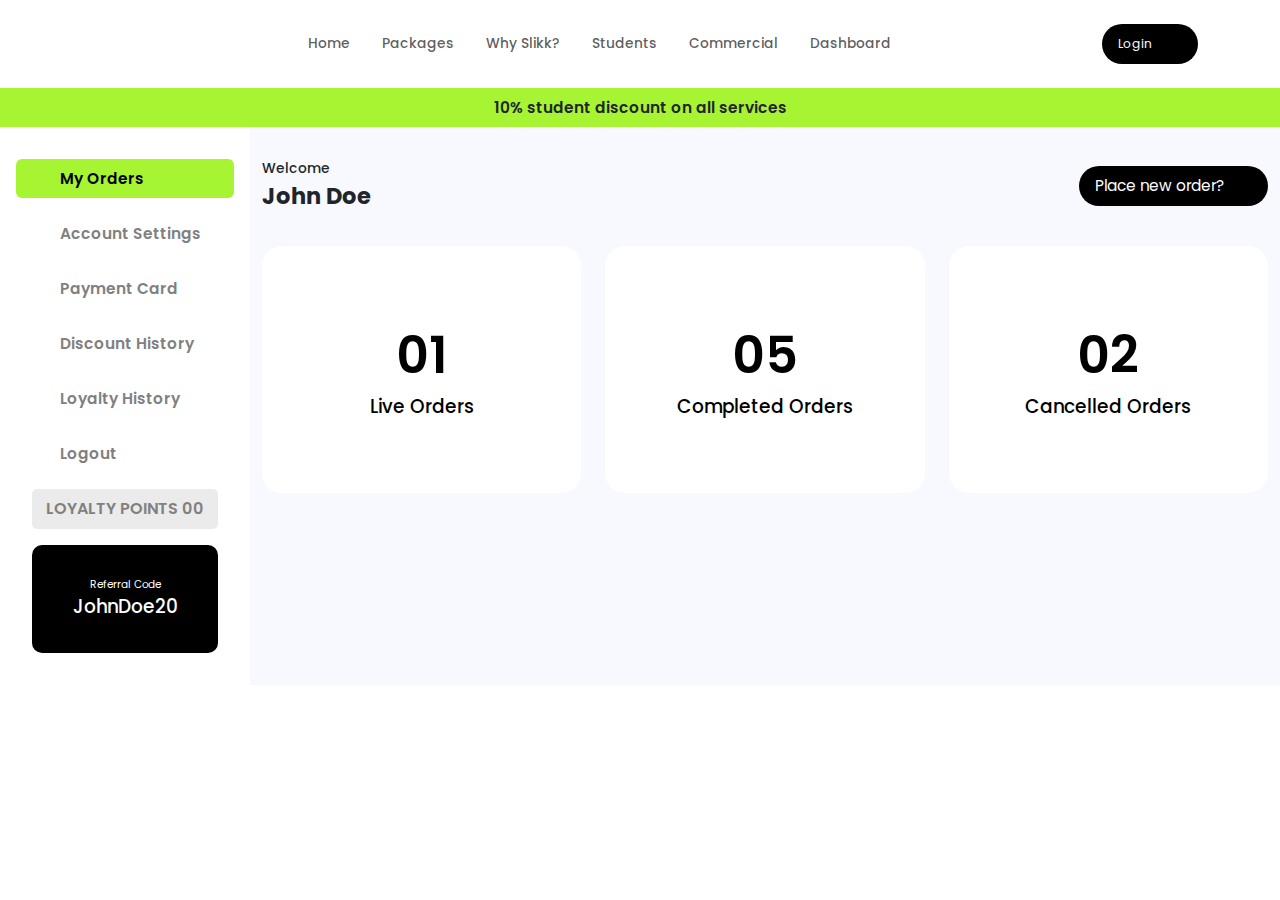
==== commit 67e9f5c7: "Dashboard-tab-1" ====
--- a/index.html
+++ b/index.html
@@ -74,58 +74,73 @@
                         </aside>
                     </div><!-- /.aside-tabs -->
                     <div class="referral-code">
-                        <p>LOYALTY POINTS 00</p>
-                        <p>LOYALTY POINTS 00</p>
+                        <p class="loyalty-points">LOYALTY POINTS 00</p>
+                        <div class="ref-code">
+                          <p>Referral Code</p>
+                          <b>JohnDoe20</b>
+                        </div><!-- /.ref-code -->
+                        
                     </div><!-- /.referral-code -->
                 </div><!-- /.aside-section -->
                 <div class="dashboard-content">
+                  <div class="container">
                     <div class="tab-content" id="pills-tabContent">
-                        <div class="tab-pane fade show active tab-1" id="pills-home" role="tabpanel"aria-labelledby="pills-home-tab" tabindex="0">
-                          <div class="order-info">
-                            <div class="name">
-                              <p>Welcome</p>
-                              <b>John Doe</b>
-                            </div><!-- /.name -->
-                            <a href="" class="new-order theme-button">Place new order?<span><i class="icon-place-new-order-icon"></i></span></a>
-                          </div><!-- /.order-info -->
-                          <div class="content-info">
-                            <div class="row">
-                              <div class="col-lg-4">
-                                <div class="col-content-inner">
-                                  <div class="content">
-                                    <b>01</b>
-                                    <p>Live Orders</p>
-                                  </div><!-- /.content -->
-                                </div><!-- /.col-content-inner -->
-                              </div><!-- /.col-md-4 -->
-                              <div class="col-lg-4">
-                                <div class="col-content-inner">
-                                  <div class="content">
-                                    <b>05</b>
-                                    <p>Completed Orders</p>
-                                  </div><!-- /.content -->
-                                </div><!-- /.col-content-inner -->
-                              </div><!-- /.col-md-4 -->
-                              <div class="col-lg-4">
-                                <div class="col-content-inner">
-                                  <div class="content">
-                                    <b>02</b>
-                                    <p>Cacelled Orders</p>
-                                  </div><!-- /.content -->
-                                </div><!-- /.col-content-inner -->
-                              </div><!-- /.col-md-4 -->
-                            </div><!-- /.row -->
-                          </div><!-- /.content-info -->
-                        </div>
-                        <div class="tab-pane fade" id="pills-profile" role="tabpanel"aria-labelledby="pills-profile-tab" tabindex="0"><p>def</p></div>
-                        <div class="tab-pane fade" id="pills-contact" role="tabpanel"aria-labelledby="pills-contact-tab" tabindex="0"><p>ghi</p></div>
-                        <div class="tab-pane fade" id="tab-4" role="tabpanel"aria-labelledby="pills-contact-tab" tabindex="0"><p>jkl</p></div>
-                        <div class="tab-pane fade" id="tab-5" role="tabpanel"aria-labelledby="pills-contact-tab" tabindex="0"><p>mno</p></div>
-                    </div>
-                </div><!-- /.dashboard-content -->
+                      <div class="tab-pane fade show active tab-1" id="pills-home" role="tabpanel"aria-labelledby="pills-home-tab" tabindex="0">
+                        <div class="order-info">
+                          <div class="name">
+                            <p>Welcome</p>
+                            <b>John Doe</b>
+                          </div><!-- /.name -->
+                          <a href="" class="new-order theme-button">Place new order?<span><i class="icon-place-new-order-icon"></i></span></a>
+                        </div><!-- /.order-info -->
+                        <div class="content-info">
+                          <div class="row">
+                            <div class="col-lg-4">
+                              <div class="col-content-inner">
+                                <div class="content">
+                                  <b>01</b>
+                                  <p>Live Orders</p>
+                                </div><!-- /.content -->
+                              </div><!-- /.col-content-inner -->
+                            </div><!-- /.col-md-4 -->
+                            <div class="col-lg-4">
+                              <div class="col-content-inner">
+                                <div class="content">
+                                  <b>05</b>
+                                  <p>Completed Orders</p>
+                                </div><!-- /.content -->
+                              </div><!-- /.col-content-inner -->
+                            </div><!-- /.col-md-4 -->
+                            <div class="col-lg-4">
+                              <div class="col-content-inner">
+                                <div class="content">
+                                  <b>02</b>
+                                  <p>Cancelled Orders</p>
+                                </div><!-- /.content -->
+                              </div><!-- /.col-content-inner -->
+                            </div><!-- /.col-md-4 -->
+                          </div><!-- /.row -->
+                        </div><!-- /.content-info -->
+                      </div>
+                      <div class="tab-pane fade" id="pills-profile" role="tabpanel"aria-labelledby="pills-profile-tab" tabindex="0"><p>def</p></div>
+                      <div class="tab-pane fade" id="pills-contact" role="tabpanel"aria-labelledby="pills-contact-tab" tabindex="0"><p>ghi</p></div>
+                      <div class="tab-pane fade" id="tab-4" role="tabpanel"aria-labelledby="pills-contact-tab" tabindex="0"><p>jkl</p></div>
+                      <div class="tab-pane fade" id="tab-5" role="tabpanel"aria-labelledby="pills-contact-tab" tabindex="0"><p>mno</p></div>
+                  </div>
+              </div><!-- /.dashboard-content -->
+                  </div><!-- /.container -->
+                    
             </section><!-- /.main-dashboard -->
         </main><!-- /.main-content -->
-        <footer class="footer"></footer><!-- /.footer -->
+        <footer class="footer">
+          <div class="main-footer">
+            <div class="container">
+              <div class="footer-inner">
+                <!-- <p>Lorem ipsum dolor sit amet, consectetur adipisicing elit. Aliquam assumenda magnam nostrum quidem delectus distinctio, praesentium eius beatae provident architecto at aspernatur vero, accusamus nemo suscipit repudiandae voluptatem nobis velit ea vitae sint! Natus ex amet consequatur, nam iusto nisi asperiores fugiat veritatis reprehenderit voluptatem ut. Vitae, vel pariatur! Alias consequatur, minus officia saepe, numquam labore ratione rem hic obcaecati, sapiente commodi facere ea autem. Vero amet quod quae numquam, porro perspiciatis mollitia facere libero dicta eaque quaerat ut voluptates reprehenderit enim? Sint nisi praesentium eligendi dolor cum alias obcaecati ipsum culpa vero blanditiis deserunt odio rem, accusamus natus sit!</p> -->
+              </div><!-- /.footer-inner -->
+            </div><!-- /.container -->
+          </div><!-- /.main-footer -->
+        </footer><!-- /.footer -->
     </div><!-- /.site-wrapper -->
 
 
--- a/assets/css/main.css
+++ b/assets/css/main.css
@@ -12068,6 +12068,12 @@
     display: none !important;
   }
 }
+.custom-container-dashboard {
+  max-width: 1350px;
+  margin-left: 2rem;
+  margin-right: auto;
+}
+
 body {
   overflow: hidden;
   overflow-y: auto;
@@ -12103,7 +12109,7 @@
   margin: 1rem 0;
 }
 .main-navbar .navbar-brand img {
-  width: 180px;
+  width: 170px;
 }
 .main-navbar .navbar-nav {
   display: flex;
@@ -12165,12 +12171,9 @@
   background-color: #ffffff;
   width: 250px;
   padding: 2rem 0;
-}
-.main-dashboard .aside-section .aside-tabs {
-  margin-bottom: 3rem;
-}
-.main-dashboard .aside-section .referral-code {
-  margin: 0 2rem;
+  display: flex;
+  flex-direction: column;
+  justify-content: space-between;
 }
 .main-dashboard .aside-section ul {
   display: flex;
@@ -12211,11 +12214,40 @@
   background-color: #a7f432;
   color: #000000;
 }
+.main-dashboard .aside-section .referral-code {
+  margin: 0 2rem;
+}
+.main-dashboard .aside-section .referral-code .loyalty-points {
+  margin-bottom: 1rem;
+  background-color: #ebebeb;
+  text-align: center;
+  font-weight: 600;
+  color: grey;
+  padding: 0.5rem 0;
+  border-radius: 5px;
+}
+.main-dashboard .aside-section .referral-code .ref-code {
+  display: flex;
+  justify-content: center;
+  flex-direction: column;
+  align-items: center;
+  background-color: #000000;
+  color: #ffffff;
+  padding: 2rem 0;
+  border-radius: 10px;
+}
+.main-dashboard .aside-section .referral-code .ref-code p {
+  font-size: calc(0.5rem + 0.2vw);
+}
+.main-dashboard .aside-section .referral-code .ref-code b {
+  font-size: calc(1rem + 0.2vw);
+  font-weight: 500;
+}
 
 .dashboard-content {
   background-color: #f7f9fe;
   flex: 1;
-  padding: 2rem 10rem 2rem 2rem;
+  padding: 2rem 0;
 }
 
 .tab-1 .order-info {
@@ -12224,6 +12256,13 @@
   align-items: center;
   margin-bottom: 2rem;
 }
+.tab-1 .order-info .name p {
+  font-size: calc(0.7rem + 0.2vw);
+  font-weight: 500;
+}
+.tab-1 .order-info .name b {
+  font-size: calc(1.25rem + 0.2vw);
+}
 .tab-1 .order-info .new-order {
   display: flex;
   align-items: center;
@@ -12234,12 +12273,16 @@
   margin-left: 1rem;
 }
 
+.content-info .row [class^=col-] {
+  margin-bottom: 3rem;
+}
+
 .col-content-inner {
   background-color: white;
   color: black;
   width: 100%;
   height: 100%;
-  padding: 5rem 0;
+  padding: 3rem 0;
   border-radius: 20px;
   display: flex;
   justify-content: center;
@@ -12247,5 +12290,33 @@
   text-align: center;
 }
 .col-content-inner .content b {
-  font-size: calc(2rem + 0.2vw);
+  font-weight: 600;
+  font-size: calc(3rem + 0.2vw);
+}
+.col-content-inner .content p {
+  font-weight: 500;
+  font-size: calc(1rem + 0.2vw);
+}
+
+.main-footer {
+  background-color: #ebebeb;
+}
+
+@media (max-width: 991px) {
+  .main-navbar .Login-button {
+    display: inline-block !important;
+  }
+  .main-navbar .Login-button i {
+    display: none;
+  }
+  .main-dashboard {
+    flex-direction: column;
+  }
+  .main-dashboard .aside-section {
+    width: 100%;
+  }
+  .dashboard-content {
+    background-color: #ebebeb;
+    padding: 2rem;
+  }
 }/*# sourceMappingURL=main.css.map */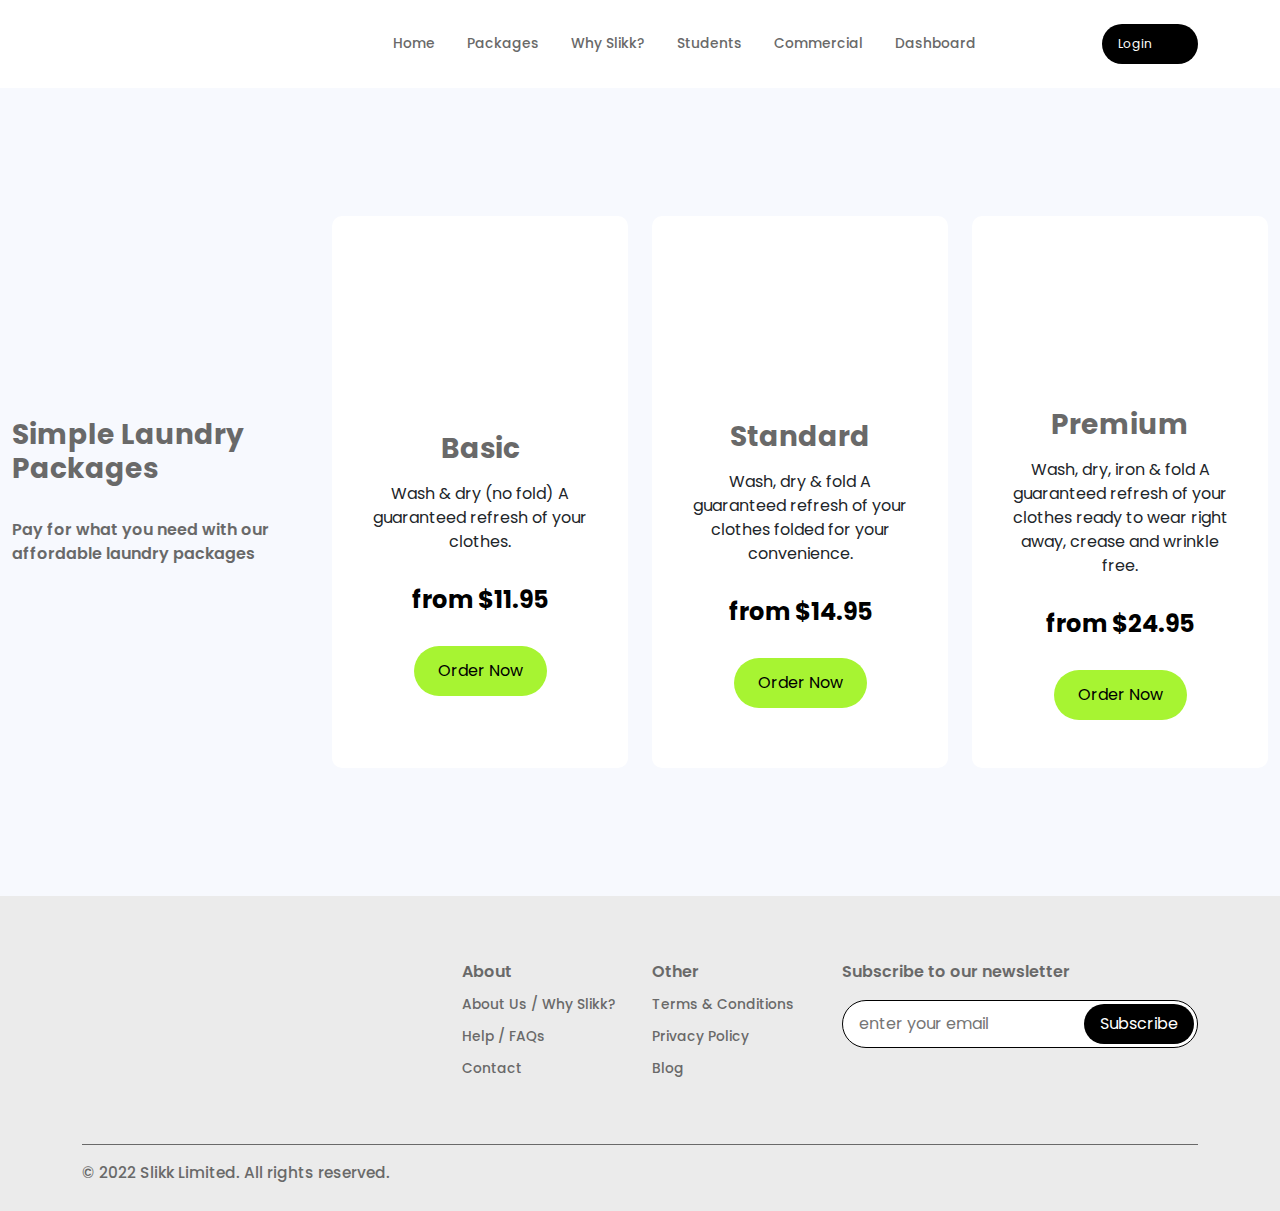
==== commit 0b4bb433: "commit" ====
--- a/index.html
+++ b/index.html
@@ -1,145 +1,166 @@
 <!DOCTYPE html>
 <html lang="en">
+
 <head>
     <meta charset="UTF-8">
     <meta name="viewport" content="width=device-width, initial-scale=1.0">
     <title>slikk</title>
     <link rel="stylesheet" href="assets/css/main.css">
 </head>
+
 <body>
     <div class="site-wrapper">
         <header class="header">
             <div class="main-navbar">
                 <div class="container">
                     <nav class="navbar navbar-expand-lg">
-                          <a class="navbar-brand" href="#"><img src="assets/images/main-logo.svg" alt=""></a>
-                          <button class="navbar-toggler" type="button" data-bs-toggle="collapse" data-bs-target="#navbarSupportedContent" aria-controls="navbarSupportedContent" aria-expanded="false" aria-label="Toggle navigation">
+                        <a class="navbar-brand site-logo" href="#"><img src="assets/images/main-logo.svg" alt=""></a>
+                        <button class="navbar-toggler" type="button" data-bs-toggle="collapse"
+                            data-bs-target="#navbarSupportedContent" aria-controls="navbarSupportedContent"
+                            aria-expanded="false" aria-label="Toggle navigation">
                             <span class="navbar-toggler-icon"></span>
-                          </button>
-                          <div class="collapse navbar-collapse" id="navbarSupportedContent">
+                        </button>
+                        <div class="collapse navbar-collapse" id="navbarSupportedContent">
                             <ul class="navbar-nav me-auto mb-2 mb-lg-0">
-                              <li class="nav-item">
-                                <a class="nav-link" aria-current="page" href="#">Home</a>
-                              </li>
-                              <li class="nav-item">
-                                <a class="nav-link" href="#">Packages</a>
-                              </li>
-                              <li class="nav-item">
-                                <a class="nav-link" href="#">Why Slikk?</a>
-                              </li>
-                              <li class="nav-item">
-                                <a class="nav-link" href="#">Students</a>
-                              </li>
-                              <li class="nav-item">
-                                <a class="nav-link" href="#">Commercial</a>
-                              </li>
-                              <li class="nav-item">
-                                <a class="nav-link" href="#">Dashboard</a>
-                              </li>
+                                <li class="nav-item">
+                                    <a class="nav-link" aria-current="page" href="#">Home</a>
+                                </li>
+                                <li class="nav-item">
+                                    <a class="nav-link" href="#">Packages</a>
+                                </li>
+                                <li class="nav-item">
+                                    <a class="nav-link" href="#">Why Slikk?</a>
+                                </li>
+                                <li class="nav-item">
+                                    <a class="nav-link" href="#">Students</a>
+                                </li>
+                                <li class="nav-item">
+                                    <a class="nav-link" href="#">Commercial</a>
+                                </li>
+                                <li class="nav-item">
+                                    <a class="nav-link" href="dashboard.html">Dashboard</a>
+                                </li>
                             </ul>
-                            <a href="#" class="Login-button theme-button">Login<span><i class="icon-login-icon"></i></span></a>
-                          </div>
-                      </nav>
+                            <a href="login.html" class="Login-button theme-button">Login<span><i
+                                        class="icon-login-icon"></i></span></a>
+                        </div>
+                    </nav>
                 </div><!-- /.container -->
             </div><!-- /.main-navbar -->
         </header><!-- /.header -->
         <main class="main-content">
-            <div class="discount-strip">
-                <p>10% student discount on all services</p>
-            </div><!-- /.discount-strip -->
-            <section class="main-dashboard">
-                <div class="aside-section">
-                    <div class="aside-tabs">
-                        <aside>
-                            <ul class="nav nav-pills mb-3" id="pills-tab" role="tablist">
-                                <li class="nav-item" role="presentation">
-                                  <button class="nav-link active" id="pills-home-tab" data-bs-toggle="pill" data-bs-target="#pills-home" type="button" role="tab" aria-controls="pills-home" aria-selected="true"><i class="icon-my-orders-icon"></i><p>My Orders</p></button>
-                                </li>
-                                <li class="nav-item" role="presentation">
-                                  <button class="nav-link" id="pills-profile-tab" data-bs-toggle="pill" data-bs-target="#pills-profile" type="button" role="tab" aria-controls="pills-profile" aria-selected="false"><i class="icon-account-settings"></i><p>Account Settings</p></button>
-                                </li>
-                                <li class="nav-item" role="presentation">
-                                  <button class="nav-link" id="pills-contact-tab" data-bs-toggle="pill" data-bs-target="#pills-contact" type="button" role="tab" aria-controls="pills-contact" aria-selected="false"><i class="icon-payment-cards-icon"></i><p>Payment Card</p></button>
-                                </li>          
-                                <li class="nav-item" role="presentation">
-                                  <button class="nav-link" id="pills-contact-tab" data-bs-toggle="pill" data-bs-target="#tab-4" type="button" role="tab" aria-controls="pills-contact" aria-selected="false"><i class="icon-discount-history-icon"></i><p>Discount History</p></button>
-                                </li>          
-                                <li class="nav-item" role="presentation">
-                                  <button class="nav-link" id="pills-contact-tab" data-bs-toggle="pill" data-bs-target="#tab-5" type="button" role="tab" aria-controls="pills-contact" aria-selected="false"><i class="icon-loyalty-history-icon"></i><p>Loyalty History</p></button>
-                                </li>    
-                                <li>
-                                    <a href="#" class="logout-button nav-link"><i class="icon-logout-icon"></i>Logout</a>
-                                </li>      
-                              </ul>
-                        </aside>
-                    </div><!-- /.aside-tabs -->
-                    <div class="referral-code">
-                        <p class="loyalty-points">LOYALTY POINTS 00</p>
-                        <div class="ref-code">
-                          <p>Referral Code</p>
-                          <b>JohnDoe20</b>
-                        </div><!-- /.ref-code -->
-                        
-                    </div><!-- /.referral-code -->
-                </div><!-- /.aside-section -->
-                <div class="dashboard-content">
-                  <div class="container">
-                    <div class="tab-content" id="pills-tabContent">
-                      <div class="tab-pane fade show active tab-1" id="pills-home" role="tabpanel"aria-labelledby="pills-home-tab" tabindex="0">
-                        <div class="order-info">
-                          <div class="name">
-                            <p>Welcome</p>
-                            <b>John Doe</b>
-                          </div><!-- /.name -->
-                          <a href="" class="new-order theme-button">Place new order?<span><i class="icon-place-new-order-icon"></i></span></a>
-                        </div><!-- /.order-info -->
-                        <div class="content-info">
-                          <div class="row">
-                            <div class="col-lg-4">
-                              <div class="col-content-inner">
-                                <div class="content">
-                                  <b>01</b>
-                                  <p>Live Orders</p>
-                                </div><!-- /.content -->
-                              </div><!-- /.col-content-inner -->
-                            </div><!-- /.col-md-4 -->
-                            <div class="col-lg-4">
-                              <div class="col-content-inner">
-                                <div class="content">
-                                  <b>05</b>
-                                  <p>Completed Orders</p>
-                                </div><!-- /.content -->
-                              </div><!-- /.col-content-inner -->
-                            </div><!-- /.col-md-4 -->
-                            <div class="col-lg-4">
-                              <div class="col-content-inner">
-                                <div class="content">
-                                  <b>02</b>
-                                  <p>Cancelled Orders</p>
-                                </div><!-- /.content -->
-                              </div><!-- /.col-content-inner -->
-                            </div><!-- /.col-md-4 -->
-                          </div><!-- /.row -->
-                        </div><!-- /.content-info -->
-                      </div>
-                      <div class="tab-pane fade" id="pills-profile" role="tabpanel"aria-labelledby="pills-profile-tab" tabindex="0"><p>def</p></div>
-                      <div class="tab-pane fade" id="pills-contact" role="tabpanel"aria-labelledby="pills-contact-tab" tabindex="0"><p>ghi</p></div>
-                      <div class="tab-pane fade" id="tab-4" role="tabpanel"aria-labelledby="pills-contact-tab" tabindex="0"><p>jkl</p></div>
-                      <div class="tab-pane fade" id="tab-5" role="tabpanel"aria-labelledby="pills-contact-tab" tabindex="0"><p>mno</p></div>
-                  </div>
-              </div><!-- /.dashboard-content -->
-                  </div><!-- /.container -->
-                    
-            </section><!-- /.main-dashboard -->
+            <section class="packages-section">
+                <div class="container-fluid">
+                    <div class="packages-section-inner">
+                        <div class="row">
+                            <div class="col-lg-3">
+                                <div class="col-inner package-section-title">
+                                    <h3>Simple Laundry Packages</h3>
+                                    <p>
+                                        Pay for what you need with our affordable laundry packages
+                                    </p>
+                                </div><!-- /.col-inner -->
+                            </div><!-- /.col-lg-3 -->       
+                            <div class="col-lg-3">
+                                <div class="col-inner packages-col">
+                                    <i class="icon-my-orders-icon packages-icon"></i>
+                                    <h3 class="package-name">Basic</h3><!-- /.package-name -->
+                                    <p class="info">Wash & dry (no fold)
+                                        A guaranteed refresh of your clothes.</p><!-- /.info -->
+                                    <h4 class="price">from $11.95</h4><!-- /.price -->
+                                    <a href="" class="order-now-theme-button">Order Now</a>
+                                </div><!-- /.col-inner -->
+                            </div><!-- /.col-lg-3 -->       
+                            <div class="col-lg-3">
+                                <div class="col-inner packages-col">
+                                    <i class="icon-my-orders-icon packages-icon"></i>
+                                    <h3 class="package-name">Standard</h3><!-- /.package-name -->
+                                    <p class="info">Wash, dry & fold
+                                        A guaranteed refresh of your clothes folded for your convenience.</p><!-- /.info -->
+                                    <h4 class="price">from $14.95</h4><!-- /.price -->
+                                    <a href="" class="order-now-theme-button">Order Now</a>
+                                </div><!-- /.col-inner -->
+                            </div><!-- /.col-lg-3 -->       
+                            <div class="col-lg-3">
+                                <div class="col-inner packages-col">
+                                    <i class="icon-my-orders-icon packages-icon"></i>
+                                    <h3 class="package-name">Premium</h3><!-- /.package-name -->
+                                    <p class="info">Wash, dry, iron & fold
+                                        A guaranteed refresh of your clothes
+                                        ready to wear right away, crease and wrinkle free.</p><!-- /.info -->
+                                    <h4 class="price">from $24.95</h4><!-- /.price -->
+                                    <a href="" class="order-now-theme-button">Order Now</a>
+                                </div><!-- /.col-inner -->
+                            </div><!-- /.col-lg-3 -->       
+                        </div><!-- /.row -->
+                    </div><!-- /.packages-section-inner -->
+                </div><!-- /.container-fluid -->
+            </section><!-- /.packages-section -->
         </main><!-- /.main-content -->
         <footer class="footer">
-          <div class="main-footer">
-            <div class="container">
-              <div class="footer-inner">
-                <!-- <p>Lorem ipsum dolor sit amet, consectetur adipisicing elit. Aliquam assumenda magnam nostrum quidem delectus distinctio, praesentium eius beatae provident architecto at aspernatur vero, accusamus nemo suscipit repudiandae voluptatem nobis velit ea vitae sint! Natus ex amet consequatur, nam iusto nisi asperiores fugiat veritatis reprehenderit voluptatem ut. Vitae, vel pariatur! Alias consequatur, minus officia saepe, numquam labore ratione rem hic obcaecati, sapiente commodi facere ea autem. Vero amet quod quae numquam, porro perspiciatis mollitia facere libero dicta eaque quaerat ut voluptates reprehenderit enim? Sint nisi praesentium eligendi dolor cum alias obcaecati ipsum culpa vero blanditiis deserunt odio rem, accusamus natus sit!</p> -->
-              </div><!-- /.footer-inner -->
-            </div><!-- /.container -->
-          </div><!-- /.main-footer -->
+            <div class="main-footer">
+                <div class="container">
+                    <div class="footer-inner">
+                        <div class="row">
+                            <div class="col-lg-3">
+                                <div class="col-inner">
+                                    <img class="footer-logo site-logo" src="assets/images/main-logo.svg" alt="">
+                                    <ul class="social-media-icons">
+                                        <li><a href="#"><i class="icon-facebook-sketch-icon"></i></a></li>
+                                        <li><a href="#"><i class="icon-twitter-icon"></i></a></li>
+                                        <li><a href="#"><i class="icon-instagram-icon-2"></i></a></li>
+                                        <li><a href="#"><i class="icon-linkedin-icon"></i></a></li>
+                                        <li><a href="#"><i class="icon-tiktok-icon"></i></a></li>
+                                        <li><a href="#"><i class="icon-snapchat-icon"></i></a></li>
+                                    </ul><!-- /.social-media-icons -->
+                                </div><!-- /.col-inner -->
+                            </div><!-- /.col-md-3 -->
+                            <div class="col-lg-2 offset-lg-1">
+                                <div class="col-inner">
+                                    <ul class="footer-links">
+                                        <li><b>About</b></li>
+                                        <li><a href="#">About Us / Why Slikk?</a></li>
+                                        <li><a href="#">Help / FAQs</a></li>
+                                        <li><a href="#">Contact</a></li>
+                                    </ul><!-- /.footer-links -->
+                                </div><!-- /.col-inner -->
+                            </div><!-- /.col-md-2 -->
+                            <div class="col-lg-2">
+                                <div class="col-inner">
+                                    <ul class="footer-links">
+                                        <li><b>Other</b></li>
+                                        <li><a href="#">Terms & Conditions</a></li>
+                                        <li><a href="#">Privacy Policy</a></li>
+                                        <li><a href="#">Blog</a></li>
+                                    </ul><!-- /.footer-links -->
+                                </div><!-- /.col-inner -->
+                            </div><!-- /.col-md-2 -->
+                            <div class="col-lg-4">
+                                <div class="col-inner">
+                                    <b>Subscribe to our newsletter</b>
+                                    <div class="subscribe-input">
+                                        <input type="text" placeholder="enter your email">
+                                        <button class="subscribe-button theme-button">Subscribe</button>
+                                    </div><!-- /.subscribe-input -->
+                                </div><!-- /.col-inner -->
+                            </div><!-- /.col-md-4 -->
+                        </div><!-- /.row -->
+                    </div><!-- /.footer-inner -->
+                </div><!-- /.container -->
+            </div><!-- /.main-footer -->
+            <div class="copyright">
+                <div class="container">
+                    <div class="copyright-inner">
+                        <p class="copyright-info">&copy; 2022 Slikk Limited. All rights reserved.</p>
+                        <ul class="payment-links">
+                            <li><a href=""><i class="icon-mastercard-icon"></i></a></li>
+                            <li><a href=""><i class="icon-visa-icon"></i></a></li>
+                            <li><a href=""><i class="icon-google-pay-icon"></i></a></li>
+                            <li><a href=""><i class="icon-apple-pay-icon"></i></a></li>
+                        </ul>
+                    </div><!-- /.copyright-inner -->
+                </div><!-- /.container -->
+            </div><!-- /.copyright -->
         </footer><!-- /.footer -->
     </div><!-- /.site-wrapper -->
 
@@ -147,4 +168,5 @@
     <script src="assets/js/bootstrap.js"></script>
     <script src="assets/js/main.js"></script>
 </body>
-</html>
+
+</html>--- a/assets/css/main.css
+++ b/assets/css/main.css
@@ -4,6 +4,14 @@
   font-family: "icomoon";
   src: url("fonts/icomoon.eot?4aljfv");
   src: url("fonts/icomoon.eot?4aljfv#iefix") format("embedded-opentype"), url("fonts/icomoon.ttf?4aljfv") format("truetype"), url("fonts/icomoon.woff?4aljfv") format("woff"), url("fonts/icomoon.svg?4aljfv#icomoon") format("svg");
+  font-weight: normal;
+  font-style: normal;
+  font-display: block;
+}
+@font-face {
+  font-family: "icomoon";
+  src: url("fonts/icomoon.eot?nj8ziy");
+  src: url("fonts/icomoon.eot?nj8ziy#iefix") format("embedded-opentype"), url("fonts/icomoon.ttf?nj8ziy") format("truetype"), url("fonts/icomoon.woff?nj8ziy") format("woff"), url("fonts/icomoon.svg?nj8ziy#icomoon") format("svg");
   font-weight: normal;
   font-style: normal;
   font-display: block;
@@ -12100,16 +12108,24 @@
   border-radius: 20px;
 }
 
+.order-now-theme-button {
+  background-color: #a7f432;
+  color: #000000;
+  padding: 0.8rem 1.5rem;
+  border-radius: 30px;
+}
+
 .aside-section .nav-pills .nav-link.active, .nav-pills .show > .nav-link {
   color: #000000;
   background-color: #a7f432;
 }
 
+.site-logo {
+  width: 170px;
+}
+
 .main-navbar {
   margin: 1rem 0;
-}
-.main-navbar .navbar-brand img {
-  width: 170px;
 }
 .main-navbar .navbar-nav {
   display: flex;
@@ -12122,6 +12138,7 @@
 .main-navbar .navbar-nav li a {
   font-weight: 500;
   font-size: calc(0.7rem + 0.2vw);
+  color: #696969;
 }
 .main-navbar .Login-button {
   display: flex;
@@ -12165,16 +12182,22 @@
 }
 
 .main-dashboard {
+  height: 100%;
+  width: 100%;
   display: flex;
 }
 .main-dashboard .aside-section {
   background-color: #ffffff;
   width: 250px;
+  min-height: 100%;
   padding: 2rem 0;
   display: flex;
   flex-direction: column;
   justify-content: space-between;
 }
+.main-dashboard .aside-section .aside-tabs {
+  margin-bottom: 2rem;
+}
 .main-dashboard .aside-section ul {
   display: flex;
   flex-direction: column;
@@ -12189,7 +12212,7 @@
 .main-dashboard .aside-section ul li button {
   display: flex;
   align-items: center;
-  color: grey;
+  color: #696969;
   font-weight: 600;
   font-size: calc(0.8rem + 0.2vw);
   margin: 0 1rem;
@@ -12201,7 +12224,7 @@
 .main-dashboard .aside-section ul li .logout-button {
   display: flex;
   align-items: center;
-  color: grey;
+  color: #696969;
   font-weight: 600;
   font-size: calc(0.8rem + 0.2vw);
   margin: 0 1rem;
@@ -12209,10 +12232,6 @@
 .main-dashboard .aside-section ul li .logout-button i {
   margin-right: 1rem;
   font-weight: bold;
-}
-.main-dashboard .aside-section ul li .logout-button:hover {
-  background-color: #a7f432;
-  color: #000000;
 }
 .main-dashboard .aside-section .referral-code {
   margin: 0 2rem;
@@ -12222,7 +12241,7 @@
   background-color: #ebebeb;
   text-align: center;
   font-weight: 600;
-  color: grey;
+  color: #696969;
   padding: 0.5rem 0;
   border-radius: 5px;
 }
@@ -12243,33 +12262,35 @@
   font-size: calc(1rem + 0.2vw);
   font-weight: 500;
 }
-
-.dashboard-content {
+.main-dashboard .dashboard-content {
   background-color: #f7f9fe;
+  padding: 2rem 0;
   flex: 1;
-  padding: 2rem 0;
-}
-
-.tab-1 .order-info {
+  min-height: 100%;
+  padding-left: 2rem;
+  padding-right: 250px;
+}
+
+.order-info {
   display: flex;
   justify-content: space-between;
   align-items: center;
   margin-bottom: 2rem;
 }
-.tab-1 .order-info .name p {
+.order-info .name p {
   font-size: calc(0.7rem + 0.2vw);
   font-weight: 500;
 }
-.tab-1 .order-info .name b {
+.order-info .name b {
   font-size: calc(1.25rem + 0.2vw);
 }
-.tab-1 .order-info .new-order {
+.order-info .new-order {
   display: flex;
   align-items: center;
   line-height: 2rem;
   font-size: calc(0.8rem + 0.2vw);
 }
-.tab-1 .order-info .new-order i {
+.order-info .new-order i {
   margin-left: 1rem;
 }
 
@@ -12278,11 +12299,11 @@
 }
 
 .col-content-inner {
-  background-color: white;
-  color: black;
+  background-color: #ffffff;
+  color: #000000;
   width: 100%;
   height: 100%;
-  padding: 3rem 0;
+  padding: 2rem 0;
   border-radius: 20px;
   display: flex;
   justify-content: center;
@@ -12298,10 +12319,292 @@
   font-size: calc(1rem + 0.2vw);
 }
 
+footer {
+  background-color: #ebebeb;
+}
+
 .main-footer {
-  background-color: #ebebeb;
-}
-
+  padding: 4rem 0;
+}
+
+.footer-inner .col-inner b {
+  color: #696969;
+  font-weight: 600;
+}
+.footer-inner .col-inner .footer-logo {
+  margin-bottom: 2rem;
+}
+
+.social-media-icons {
+  display: flex;
+}
+.social-media-icons li:not(:last-child) {
+  margin-right: 1rem;
+}
+.social-media-icons li a {
+  color: #000000;
+}
+.social-media-icons li a i {
+  font-size: 2rem;
+}
+
+.footer-links {
+  color: #696969;
+}
+.footer-links a {
+  color: #696969;
+}
+.footer-links li:not(:last-child) {
+  margin-bottom: 0.5rem;
+}
+.footer-links li a {
+  font-size: calc(0.7rem + 0.2vw);
+  font-weight: 500;
+}
+
+.col-inner .subscribe-input {
+  position: relative;
+  margin-top: 1rem;
+}
+.col-inner .subscribe-input input {
+  width: 100%;
+  height: 3rem;
+  border-radius: 30px;
+  padding-right: 8rem;
+  padding-left: 1rem;
+  border: 1px solid #000000;
+}
+.col-inner .subscribe-input .subscribe-button {
+  position: absolute;
+  top: 50%;
+  right: 0;
+  margin-right: 0.25rem;
+  transform: translate(0, -50%);
+  height: 2.5rem;
+  border: 0;
+}
+.col-inner .subscribe-input .subscribe-button:hover {
+  background-color: #a7f432;
+  color: #000000;
+}
+
+.copyright-inner {
+  border-top: 1px solid #696969;
+  padding: 1rem 0;
+  display: flex;
+  justify-content: space-between;
+}
+.copyright-inner .copyright-info {
+  color: #696969;
+  font-weight: 500;
+  font-size: calc(0.8rem + 0.2vw);
+}
+.copyright-inner .payment-links {
+  display: flex;
+}
+.copyright-inner .payment-links li:not(:last-child) {
+  margin-right: 1rem;
+}
+.copyright-inner .payment-links li a {
+  color: #000000;
+}
+.copyright-inner .payment-links li a i {
+  font-size: 2rem;
+}
+
+.login-form-wrapper {
+  display: flex;
+  align-items: center;
+  justify-content: center;
+  min-height: 100vh;
+  width: 100%;
+  padding: 0 10px;
+}
+.login-form-wrapper::before {
+  content: "";
+  position: absolute;
+  width: 100%;
+  height: 100%;
+  background: url("../images/login-hero-bg.jpg"), #000000;
+  background-position: center;
+  background-size: cover;
+  z-index: -2;
+}
+.login-form-wrapper::after {
+  content: "";
+  position: absolute;
+  width: 100%;
+  height: 100%;
+  background-color: #000000;
+  opacity: 0.6;
+  z-index: -1;
+}
+
+.wrapper {
+  width: 400px;
+  border-radius: 8px;
+  padding: 30px;
+  text-align: center;
+  border: 1px solid rgba(167, 244, 50, 0.9);
+  backdrop-filter: blur(8px);
+  -webkit-backdrop-filter: blur(8px);
+}
+
+form {
+  display: flex;
+  flex-direction: column;
+}
+
+.login-title {
+  font-size: 2rem;
+  margin-bottom: 20px;
+  color: #ffffff;
+}
+
+.login-field {
+  position: relative;
+  border-bottom: 2px solid #ccc;
+  margin: 15px 0;
+}
+
+.login-field label {
+  position: absolute;
+  top: 50%;
+  left: 0;
+  transform: translateY(-50%);
+  color: #fff;
+  font-size: 16px;
+  pointer-events: none;
+  transition: 0.15s ease;
+}
+
+.login-field input {
+  width: 100%;
+  height: 40px;
+  background: transparent;
+  border: none;
+  outline: none;
+  font-size: 16px;
+  color: #fff;
+}
+
+.login-field input:focus ~ label,
+.login-field input:valid ~ label {
+  font-size: 0.8rem;
+  top: 10px;
+  transform: translateY(-120%);
+}
+
+.forget {
+  display: flex;
+  align-items: center;
+  justify-content: space-between;
+  margin: 25px 0 35px 0;
+  color: #fff;
+}
+
+#remember {
+  accent-color: #fff;
+}
+
+.forget label {
+  display: flex;
+  align-items: center;
+}
+
+.forget label p {
+  margin-left: 8px;
+}
+
+.wrapper a {
+  color: #efefef;
+  text-decoration: none;
+}
+
+.wrapper a:hover {
+  text-decoration: underline;
+}
+
+.submit-button {
+  background: #fff;
+  color: #000;
+  font-weight: 600;
+  border: none;
+  padding: 12px 20px;
+  cursor: pointer;
+  border-radius: 3px;
+  font-size: 16px;
+  border: 2px solid transparent;
+  transition: 0.3s ease;
+  margin-bottom: 2rem;
+}
+
+.submit-button:hover {
+  color: #fff;
+  border-color: #fff;
+  background: rgba(255, 255, 255, 0.15);
+}
+
+.register {
+  text-align: center;
+  margin-top: 30px;
+  color: #fff;
+}
+
+.packages-section {
+  background-color: #f7f9fe;
+  padding: 8rem 0;
+}
+.packages-section .col-inner {
+  height: 100%;
+  width: 100%;
+  display: flex;
+  flex-direction: column;
+  justify-content: center;
+  align-items: center;
+}
+.packages-section .package-section-title {
+  align-items: flex-start;
+}
+.packages-section .package-section-title h3, .packages-section .package-section-title .h3 {
+  margin-bottom: 2rem;
+  font-weight: bold;
+  color: #696969;
+}
+.packages-section .package-section-title p {
+  font-weight: 600;
+  color: #696969;
+}
+.packages-section .packages-col {
+  background-color: #ffffff;
+  border-radius: 10px;
+  text-align: center;
+  padding: 3rem 2rem;
+}
+.packages-section .packages-col i.packages-icon {
+  font-size: 7rem;
+  color: #696969;
+}
+.packages-section .packages-col h3.package-name, .packages-section .packages-col .package-name.h3 {
+  margin-top: 2rem;
+  font-weight: bold;
+  color: #696969;
+}
+.packages-section .packages-col p.info {
+  margin-top: 1rem;
+}
+.packages-section .packages-col h4.price, .packages-section .packages-col .price.h4 {
+  margin: 2rem 0;
+  font-weight: bold;
+  color: #000000;
+}
+
+@media (max-width: 1400px) {
+  .dashboard-content {
+    padding-right: 0 !important;
+    padding: 2rem !important;
+  }
+}
 @media (max-width: 991px) {
   .main-navbar .Login-button {
     display: inline-block !important;
@@ -12315,8 +12618,19 @@
   .main-dashboard .aside-section {
     width: 100%;
   }
-  .dashboard-content {
-    background-color: #ebebeb;
-    padding: 2rem;
+  .footer-inner .row [class^=col-]:not(:last-child) {
+    margin-bottom: 1.5rem;
+  }
+  .copyright-inner {
+    flex-direction: column;
+    align-items: center;
+  }
+  .copyright-inner .copyright-info {
+    margin-bottom: 1rem;
+  }
+}
+@media (max-width: 576px) {
+  .site-logo {
+    width: 120px;
   }
 }/*# sourceMappingURL=main.css.map */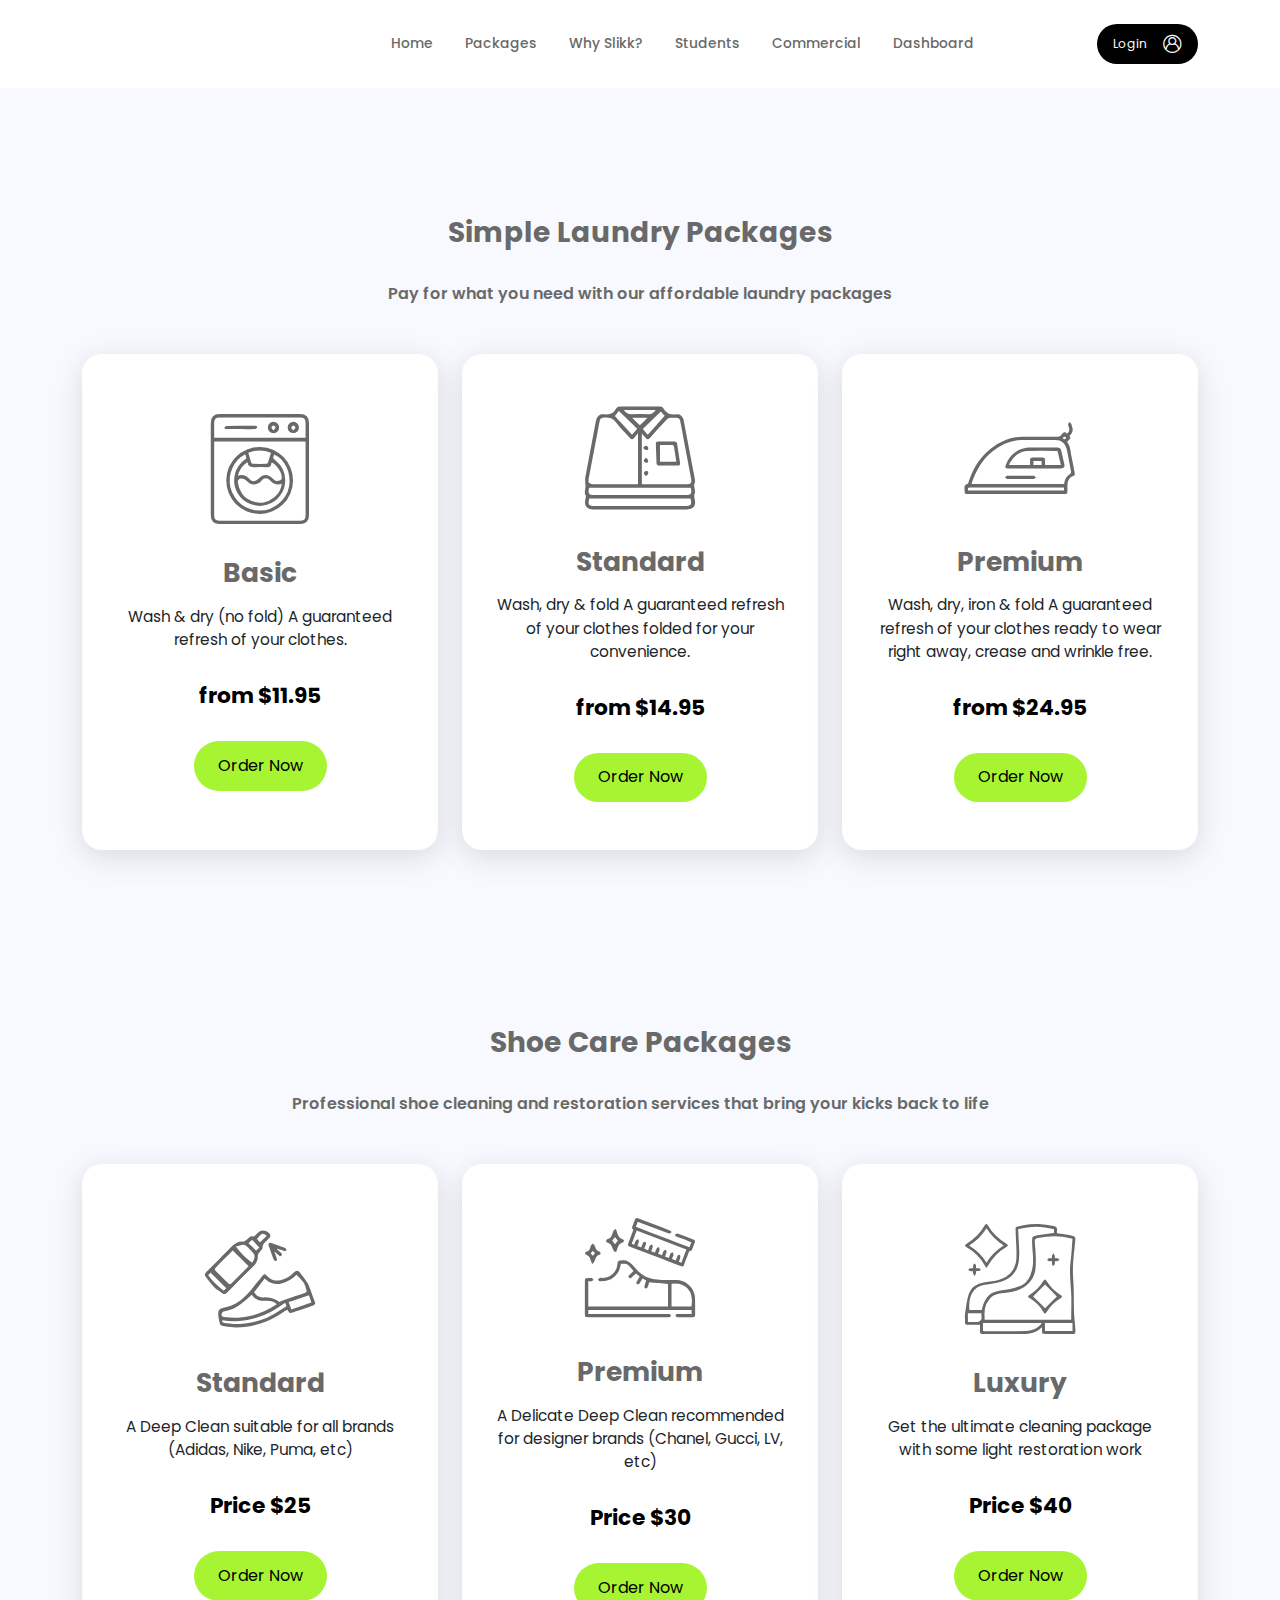
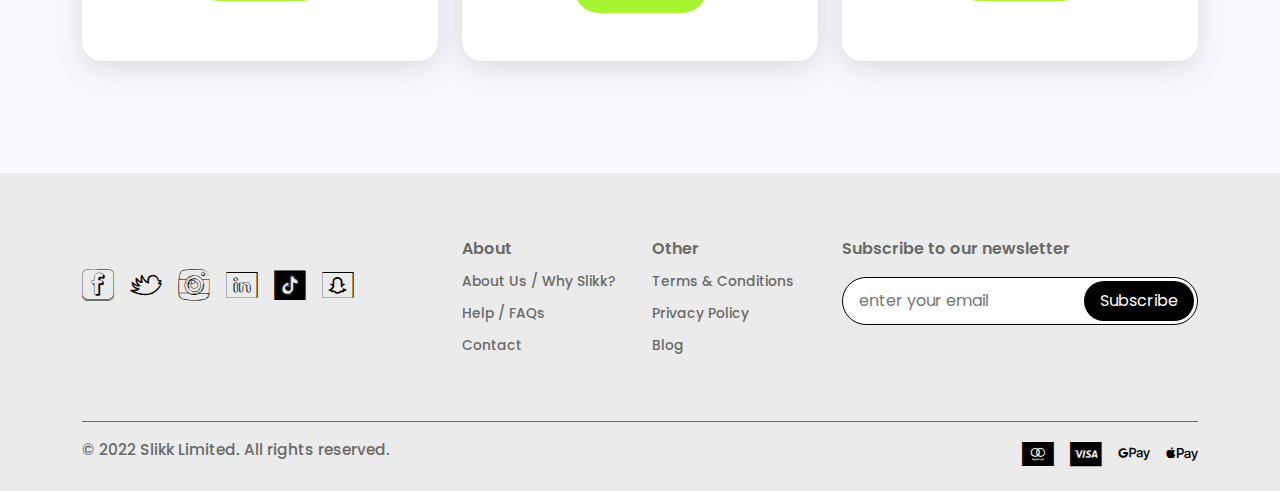
==== commit 79268ef3: "packages-page" ====
--- a/index.html
+++ b/index.html
@@ -50,40 +50,38 @@
         </header><!-- /.header -->
         <main class="main-content">
             <section class="packages-section">
-                <div class="container-fluid">
+                <div class="container">
                     <div class="packages-section-inner">
-                        <div class="row">
-                            <div class="col-lg-3">
-                                <div class="col-inner package-section-title">
-                                    <h3>Simple Laundry Packages</h3>
-                                    <p>
-                                        Pay for what you need with our affordable laundry packages
-                                    </p>
-                                </div><!-- /.col-inner -->
-                            </div><!-- /.col-lg-3 -->       
-                            <div class="col-lg-3">
-                                <div class="col-inner packages-col">
-                                    <i class="icon-my-orders-icon packages-icon"></i>
+                        <div class="package-section-title">
+                            <h3>Simple Laundry Packages</h3>
+                            <p>
+                                Pay for what you need with our affordable laundry packages
+                            </p>
+                        </div><!-- /.package-section-title -->
+                        <div class="row">     
+                            <div class="col-lg-4">
+                                <div class="col-inner packages-col">
+                                    <i class="icon-basic-plan packages-icon"></i>
                                     <h3 class="package-name">Basic</h3><!-- /.package-name -->
                                     <p class="info">Wash & dry (no fold)
                                         A guaranteed refresh of your clothes.</p><!-- /.info -->
                                     <h4 class="price">from $11.95</h4><!-- /.price -->
                                     <a href="" class="order-now-theme-button">Order Now</a>
                                 </div><!-- /.col-inner -->
-                            </div><!-- /.col-lg-3 -->       
-                            <div class="col-lg-3">
-                                <div class="col-inner packages-col">
-                                    <i class="icon-my-orders-icon packages-icon"></i>
+                            </div><!-- /.col-lg-4 -->       
+                            <div class="col-lg-4">
+                                <div class="col-inner packages-col">
+                                    <i class="icon-standard-plan packages-icon"></i>
                                     <h3 class="package-name">Standard</h3><!-- /.package-name -->
                                     <p class="info">Wash, dry & fold
                                         A guaranteed refresh of your clothes folded for your convenience.</p><!-- /.info -->
                                     <h4 class="price">from $14.95</h4><!-- /.price -->
                                     <a href="" class="order-now-theme-button">Order Now</a>
                                 </div><!-- /.col-inner -->
-                            </div><!-- /.col-lg-3 -->       
-                            <div class="col-lg-3">
-                                <div class="col-inner packages-col">
-                                    <i class="icon-my-orders-icon packages-icon"></i>
+                            </div><!-- /.col-lg-4 -->       
+                            <div class="col-lg-4">
+                                <div class="col-inner packages-col">
+                                    <i class="icon-premium-plan packages-icon"></i>
                                     <h3 class="package-name">Premium</h3><!-- /.package-name -->
                                     <p class="info">Wash, dry, iron & fold
                                         A guaranteed refresh of your clothes
@@ -91,7 +89,48 @@
                                     <h4 class="price">from $24.95</h4><!-- /.price -->
                                     <a href="" class="order-now-theme-button">Order Now</a>
                                 </div><!-- /.col-inner -->
-                            </div><!-- /.col-lg-3 -->       
+                            </div><!-- /.col-lg-4 -->       
+                        </div><!-- /.row -->
+                    </div><!-- /.packages-section-inner -->
+                </div><!-- /.container-fluid -->
+            </section><!-- /.packages-section -->
+            <section class="shoe-packages-section">
+                <div class="container">
+                    <div class="packages-section-inner">
+                        <div class="package-section-title">
+                            <h3>Shoe Care Packages</h3>
+                            <p>
+                                Professional shoe cleaning and restoration services that bring your kicks back to life
+                            </p>
+                        </div><!-- /.package-section-title -->
+                        <div class="row">     
+                            <div class="col-lg-4">
+                                <div class="col-inner packages-col">
+                                    <i class="icon-standard-shoe-plan packages-icon"></i>
+                                    <h3 class="package-name">Standard</h3><!-- /.package-name -->
+                                    <p class="info">A Deep Clean suitable for all brands (Adidas, Nike, Puma, etc)</p><!-- /.info -->
+                                    <h4 class="price">Price $25</h4><!-- /.price -->
+                                    <a href="" class="order-now-theme-button">Order Now</a>
+                                </div><!-- /.col-inner -->
+                            </div><!-- /.col-lg-4 -->       
+                            <div class="col-lg-4">
+                                <div class="col-inner packages-col">
+                                    <i class="icon-premium-shoe-plan packages-icon"></i>
+                                    <h3 class="package-name">Premium</h3><!-- /.package-name -->
+                                    <p class="info">A Delicate Deep Clean recommended for designer brands (Chanel, Gucci, LV, etc)</p><!-- /.info -->
+                                    <h4 class="price">Price $30</h4><!-- /.price -->
+                                    <a href="" class="order-now-theme-button">Order Now</a>
+                                </div><!-- /.col-inner -->
+                            </div><!-- /.col-lg-4 -->       
+                            <div class="col-lg-4">
+                                <div class="col-inner packages-col">
+                                    <i class="icon-luxury-shoe-plan packages-icon"></i>
+                                    <h3 class="package-name">Luxury</h3><!-- /.package-name -->
+                                    <p class="info">Get the ultimate cleaning package with some light restoration work</p><!-- /.info -->
+                                    <h4 class="price">Price $40</h4><!-- /.price -->
+                                    <a href="" class="order-now-theme-button">Order Now</a>
+                                </div><!-- /.col-inner -->
+                            </div><!-- /.col-lg-4 -->       
                         </div><!-- /.row -->
                     </div><!-- /.packages-section-inner -->
                 </div><!-- /.container-fluid -->
--- a/assets/css/main.css
+++ b/assets/css/main.css
@@ -2,16 +2,8 @@
 @import url("https://fonts.googleapis.com/css2?family=Poppins:ital,wght@0,100;0,200;0,300;0,400;0,500;0,600;0,700;0,800;0,900;1,100;1,200;1,300;1,400;1,500;1,600;1,700;1,800;1,900&display=swap");
 @font-face {
   font-family: "icomoon";
-  src: url("fonts/icomoon.eot?4aljfv");
-  src: url("fonts/icomoon.eot?4aljfv#iefix") format("embedded-opentype"), url("fonts/icomoon.ttf?4aljfv") format("truetype"), url("fonts/icomoon.woff?4aljfv") format("woff"), url("fonts/icomoon.svg?4aljfv#icomoon") format("svg");
-  font-weight: normal;
-  font-style: normal;
-  font-display: block;
-}
-@font-face {
-  font-family: "icomoon";
-  src: url("fonts/icomoon.eot?nj8ziy");
-  src: url("fonts/icomoon.eot?nj8ziy#iefix") format("embedded-opentype"), url("fonts/icomoon.ttf?nj8ziy") format("truetype"), url("fonts/icomoon.woff?nj8ziy") format("woff"), url("fonts/icomoon.svg?nj8ziy#icomoon") format("svg");
+  src: url("fonts/icomoon.eot?88ckf5");
+  src: url("fonts/icomoon.eot?88ckf5#iefix") format("embedded-opentype"), url("fonts/icomoon.ttf?88ckf5") format("truetype"), url("fonts/icomoon.woff?88ckf5") format("woff"), url("fonts/icomoon.svg?88ckf5#icomoon") format("svg");
   font-weight: normal;
   font-style: normal;
   font-display: block;
@@ -38,76 +30,100 @@
   content: "\e901";
 }
 
+.icon-basic-plan:before {
+  content: "\e902";
+}
+
 .icon-discount-history-icon:before {
-  content: "\e902";
+  content: "\e903";
 }
 
 .icon-facebook-sketch-icon:before {
-  content: "\e903";
+  content: "\e904";
 }
 
 .icon-google-pay-icon:before {
-  content: "\e904";
+  content: "\e905";
 }
 
 .icon-instagram-icon:before {
-  content: "\e905";
+  content: "\e906";
 }
 
 .icon-instagram-icon-2:before {
-  content: "\e906";
+  content: "\e907";
 }
 
 .icon-linkedin-icon:before {
-  content: "\e907";
+  content: "\e908";
 }
 
 .icon-login-icon:before {
-  content: "\e908";
+  content: "\e909";
 }
 
 .icon-logout-icon:before {
-  content: "\e909";
+  content: "\e90a";
 }
 
 .icon-loyalty-history-icon:before {
-  content: "\e90a";
+  content: "\e90b";
+}
+
+.icon-luxury-shoe-plan:before {
+  content: "\e90c";
 }
 
 .icon-mastercard-icon:before {
-  content: "\e90b";
+  content: "\e90d";
 }
 
 .icon-my-orders-icon:before {
-  content: "\e90c";
+  content: "\e90e";
 }
 
 .icon-payment-cards-icon:before {
-  content: "\e90d";
+  content: "\e90f";
 }
 
 .icon-place-new-order-icon:before {
-  content: "\e90e";
+  content: "\e910";
+}
+
+.icon-premium-plan:before {
+  content: "\e911";
+}
+
+.icon-premium-shoe-plan:before {
+  content: "\e912";
 }
 
 .icon-snapchat-icon:before {
-  content: "\e90f";
+  content: "\e913";
+}
+
+.icon-standard-plan:before {
+  content: "\e914";
+}
+
+.icon-standard-shoe-plan:before {
+  content: "\e915";
 }
 
 .icon-star-icon:before {
-  content: "\e910";
+  content: "\e916";
 }
 
 .icon-tiktok-icon:before {
-  content: "\e911";
+  content: "\e917";
 }
 
 .icon-twitter-icon:before {
-  content: "\e912";
+  content: "\e918";
 }
 
 .icon-visa-icon:before {
-  content: "\e913";
+  content: "\e919";
 }
 
 /*!
@@ -12077,9 +12093,8 @@
   }
 }
 .custom-container-dashboard {
-  max-width: 1350px;
-  margin-left: 2rem;
-  margin-right: auto;
+  max-width: 1600px;
+  margin: 0 auto;
 }
 
 body {
@@ -12555,6 +12570,9 @@
   background-color: #f7f9fe;
   padding: 8rem 0;
 }
+.packages-section .row [class^=col-] {
+  padding-bottom: 3rem;
+}
 .packages-section .col-inner {
   height: 100%;
   width: 100%;
@@ -12564,7 +12582,11 @@
   align-items: center;
 }
 .packages-section .package-section-title {
-  align-items: flex-start;
+  display: flex;
+  flex-direction: column;
+  align-items: center;
+  text-align: center;
+  margin-bottom: 3rem;
 }
 .packages-section .package-section-title h3, .packages-section .package-section-title .h3 {
   margin-bottom: 2rem;
@@ -12577,7 +12599,8 @@
 }
 .packages-section .packages-col {
   background-color: #ffffff;
-  border-radius: 10px;
+  border-radius: 20px;
+  box-shadow: rgba(100, 100, 111, 0.2) 0px 7px 29px 0px;
   text-align: center;
   padding: 3rem 2rem;
 }
@@ -12589,14 +12612,78 @@
   margin-top: 2rem;
   font-weight: bold;
   color: #696969;
+  font-size: calc(1.5rem + 0.2vw);
 }
 .packages-section .packages-col p.info {
   margin-top: 1rem;
+  font-weight: 400;
+  font-size: calc(0.8rem + 0.2vw);
 }
 .packages-section .packages-col h4.price, .packages-section .packages-col .price.h4 {
   margin: 2rem 0;
   font-weight: bold;
   color: #000000;
+  font-size: calc(1.2rem + 0.2vw);
+}
+
+.shoe-packages-section {
+  background-color: #f7f9fe;
+  padding-bottom: 4rem;
+}
+.shoe-packages-section .row [class^=col-] {
+  padding-bottom: 3rem;
+}
+.shoe-packages-section .col-inner {
+  height: 100%;
+  width: 100%;
+  display: flex;
+  flex-direction: column;
+  justify-content: center;
+  align-items: center;
+}
+.shoe-packages-section .package-section-title {
+  display: flex;
+  flex-direction: column;
+  align-items: center;
+  text-align: center;
+  margin-bottom: 3rem;
+}
+.shoe-packages-section .package-section-title h3, .shoe-packages-section .package-section-title .h3 {
+  margin-bottom: 2rem;
+  font-weight: bold;
+  color: #696969;
+}
+.shoe-packages-section .package-section-title p {
+  font-weight: 600;
+  color: #696969;
+}
+.shoe-packages-section .packages-col {
+  background-color: #ffffff;
+  border-radius: 20px;
+  box-shadow: rgba(100, 100, 111, 0.2) 0px 7px 29px 0px;
+  text-align: center;
+  padding: 3rem 2rem;
+}
+.shoe-packages-section .packages-col i.packages-icon {
+  font-size: 7rem;
+  color: #696969;
+}
+.shoe-packages-section .packages-col h3.package-name, .shoe-packages-section .packages-col .package-name.h3 {
+  margin-top: 2rem;
+  font-weight: bold;
+  color: #696969;
+  font-size: calc(1.5rem + 0.2vw);
+}
+.shoe-packages-section .packages-col p.info {
+  margin-top: 1rem;
+  font-weight: 400;
+  font-size: calc(0.8rem + 0.2vw);
+}
+.shoe-packages-section .packages-col h4.price, .shoe-packages-section .packages-col .price.h4 {
+  margin: 2rem 0;
+  font-weight: bold;
+  color: #000000;
+  font-size: calc(1.2rem + 0.2vw);
 }
 
 @media (max-width: 1400px) {
